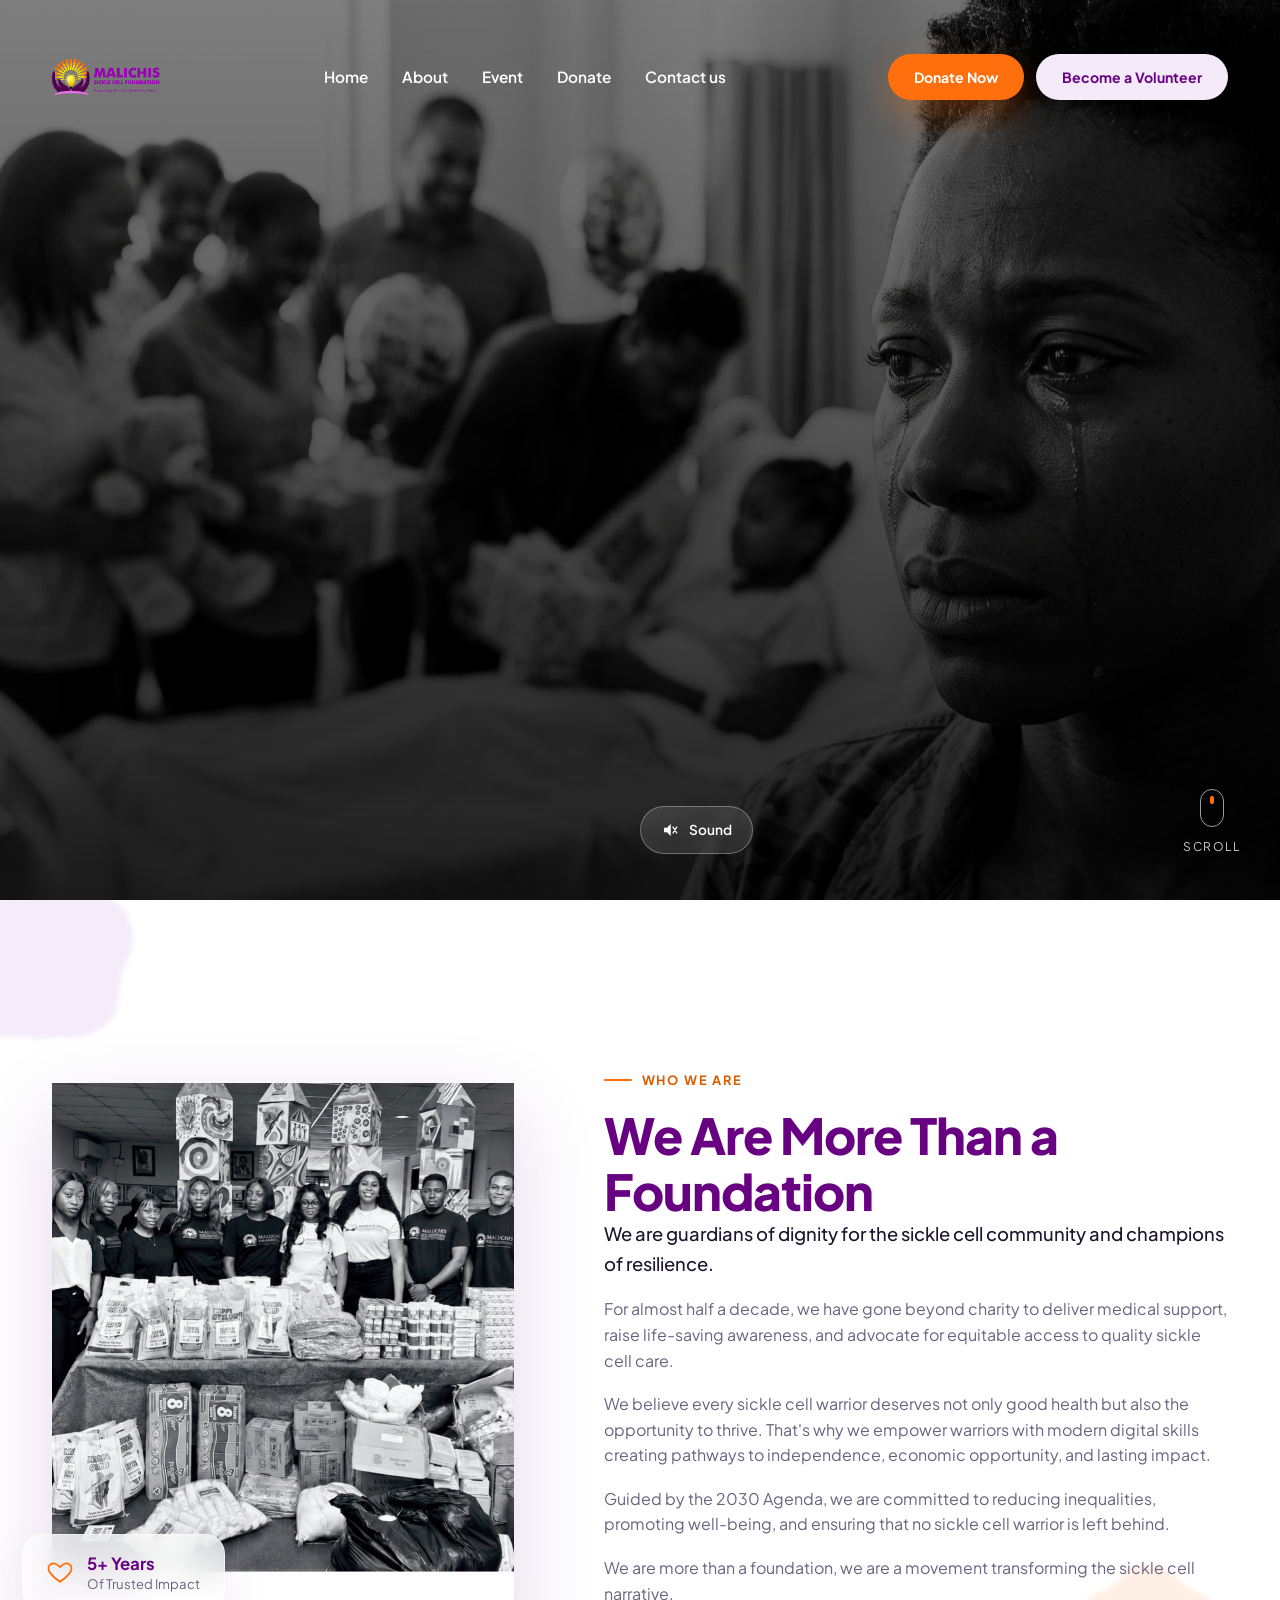
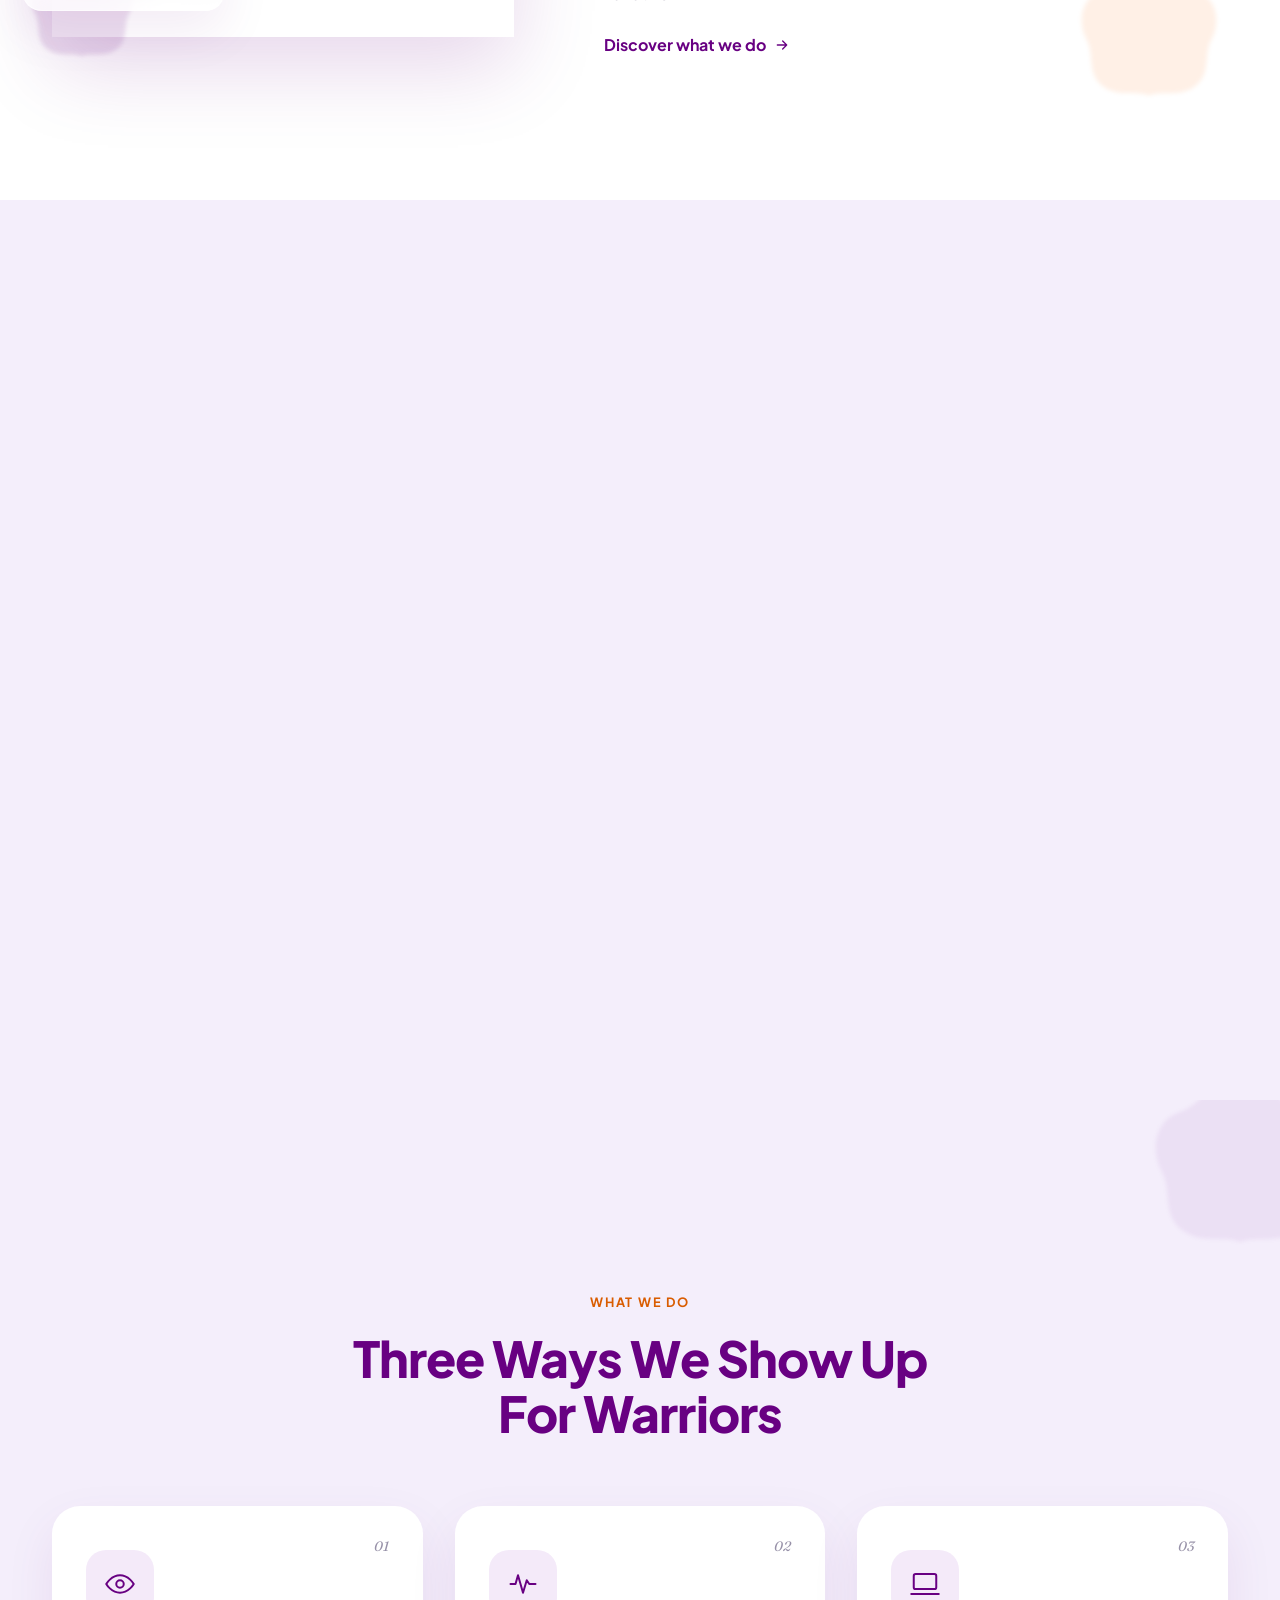
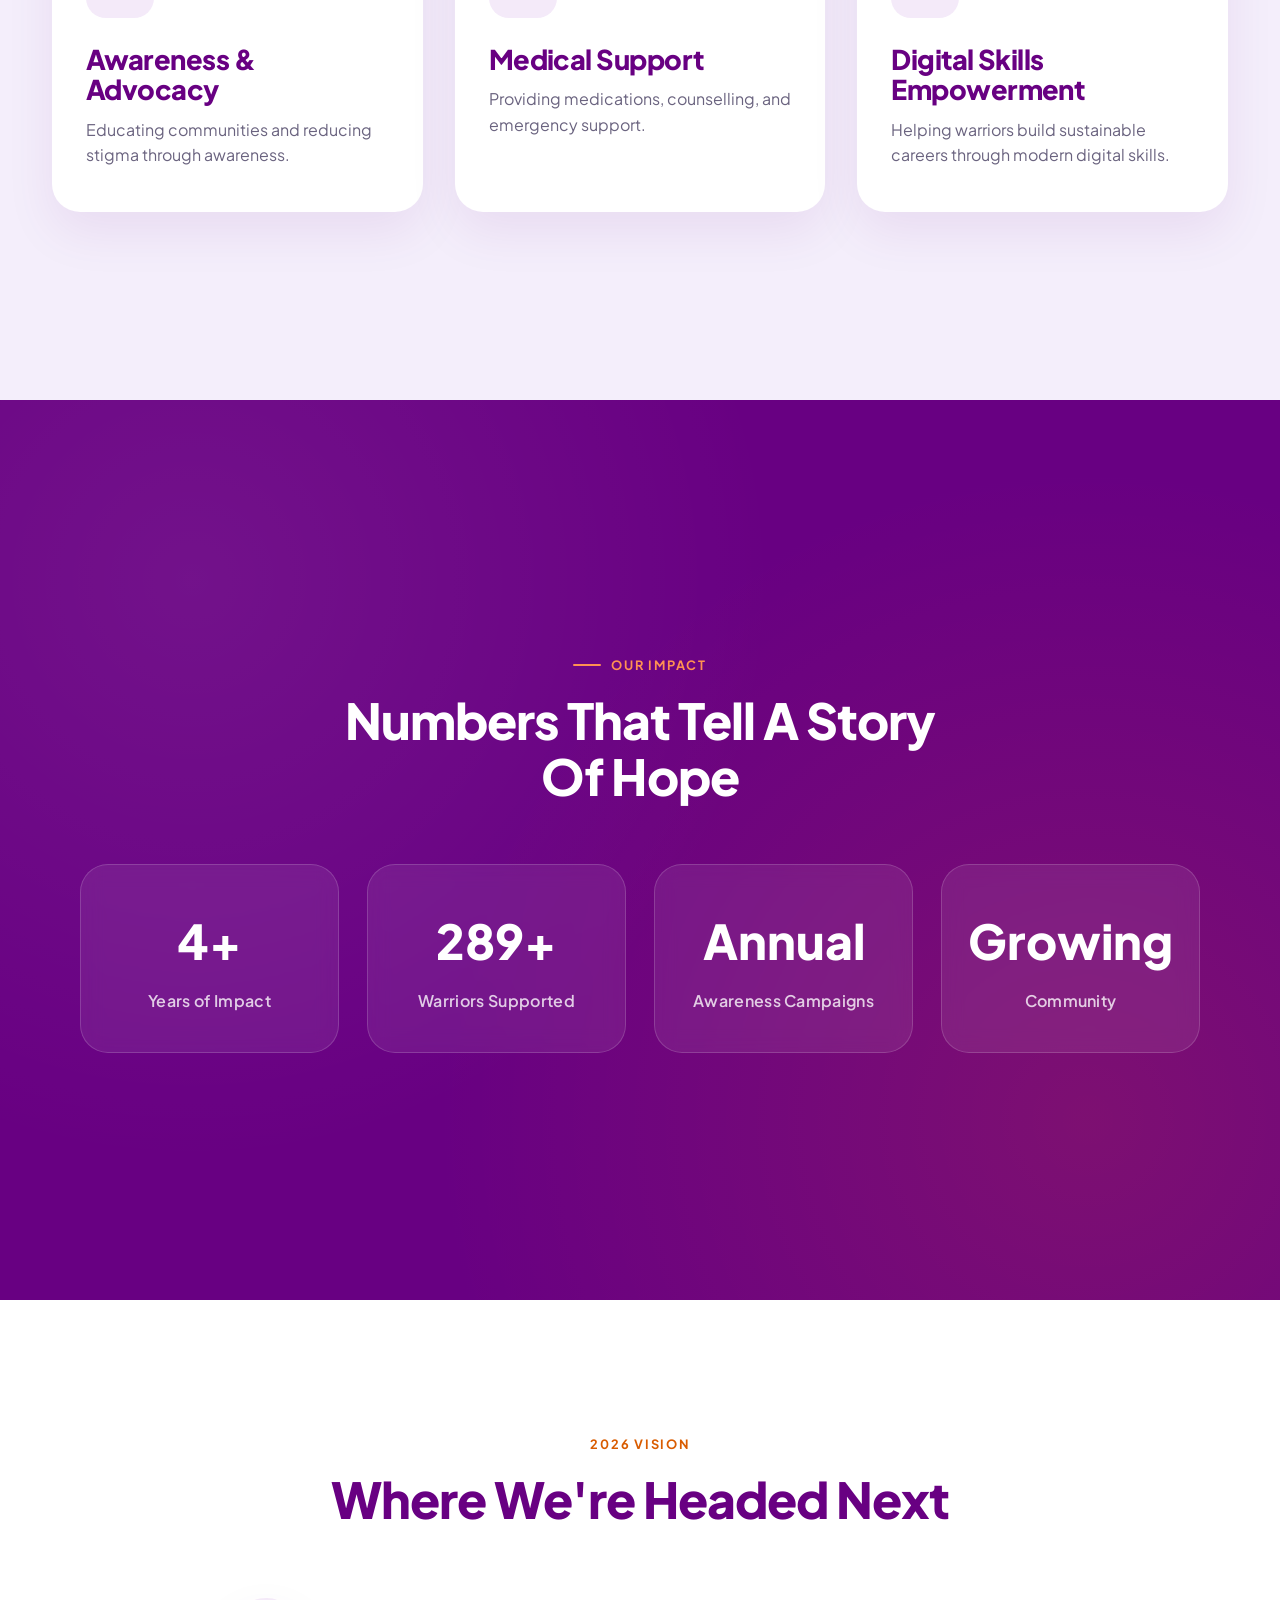
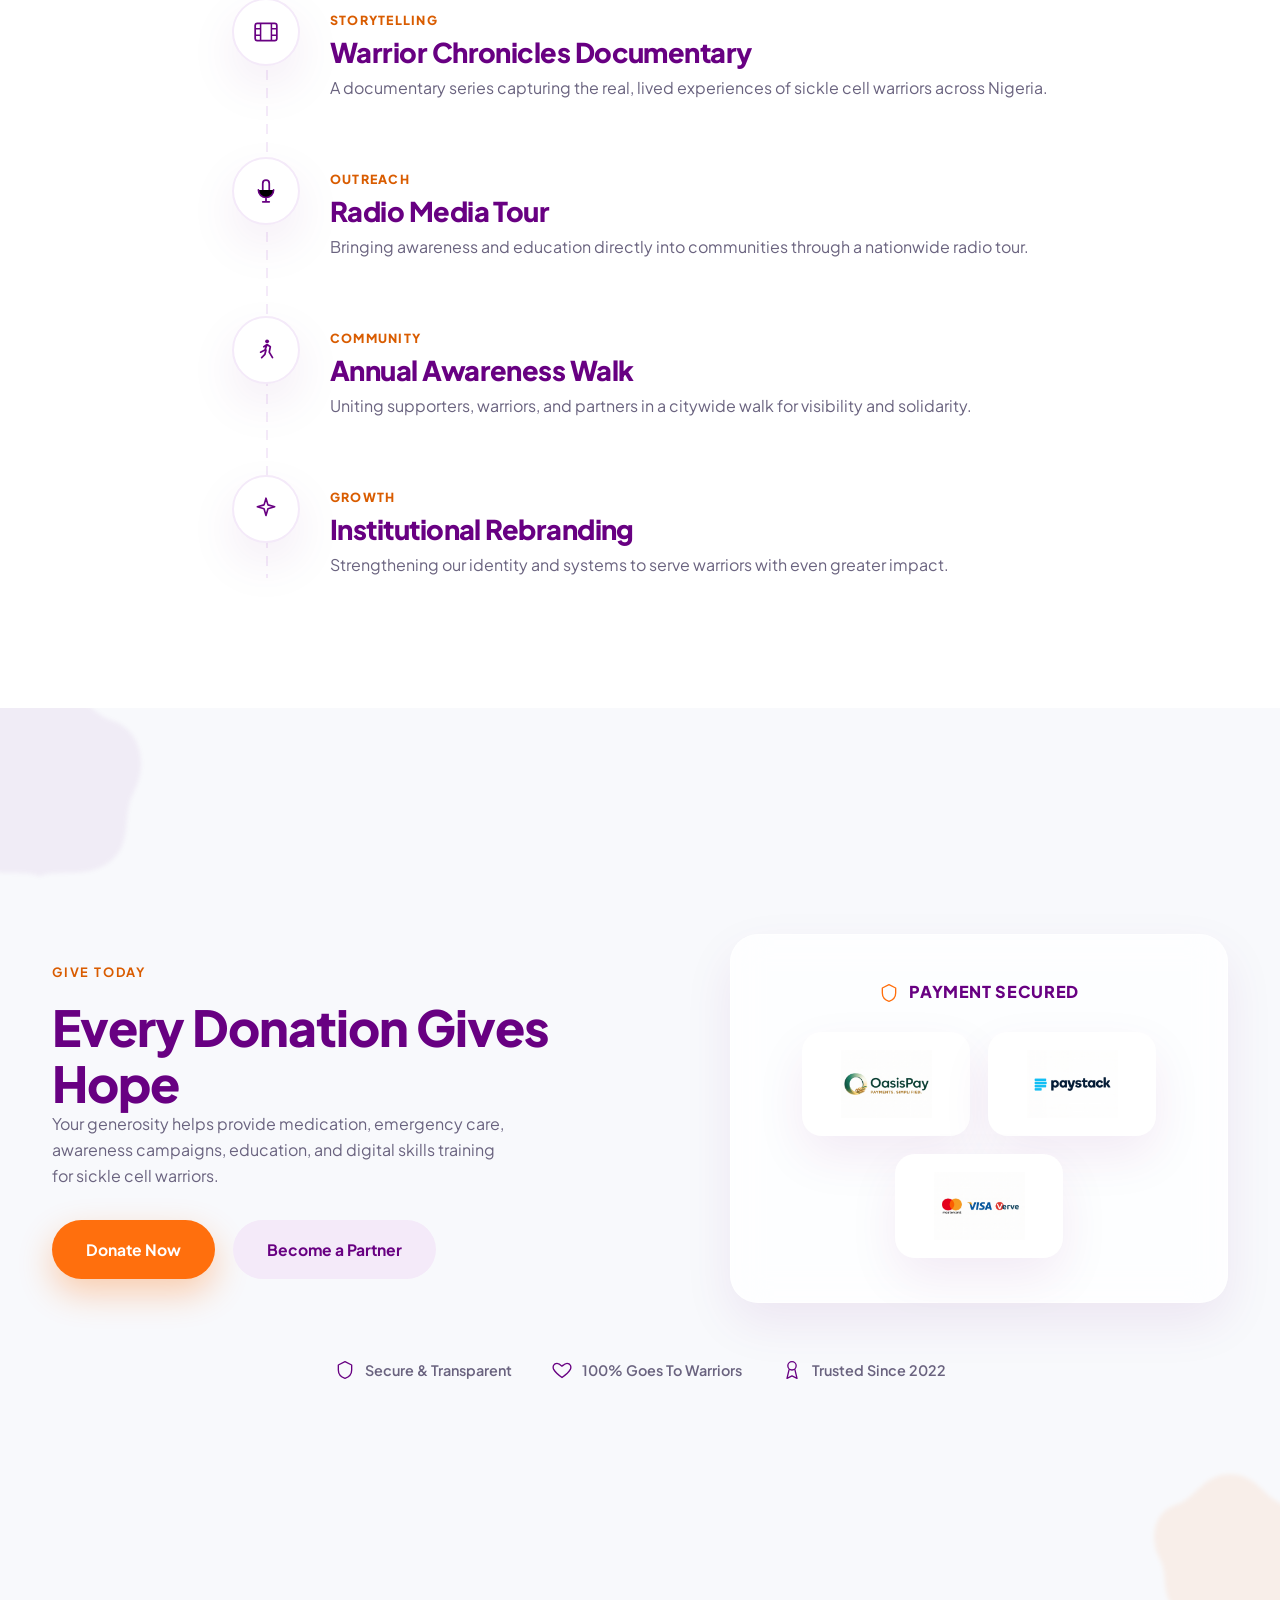
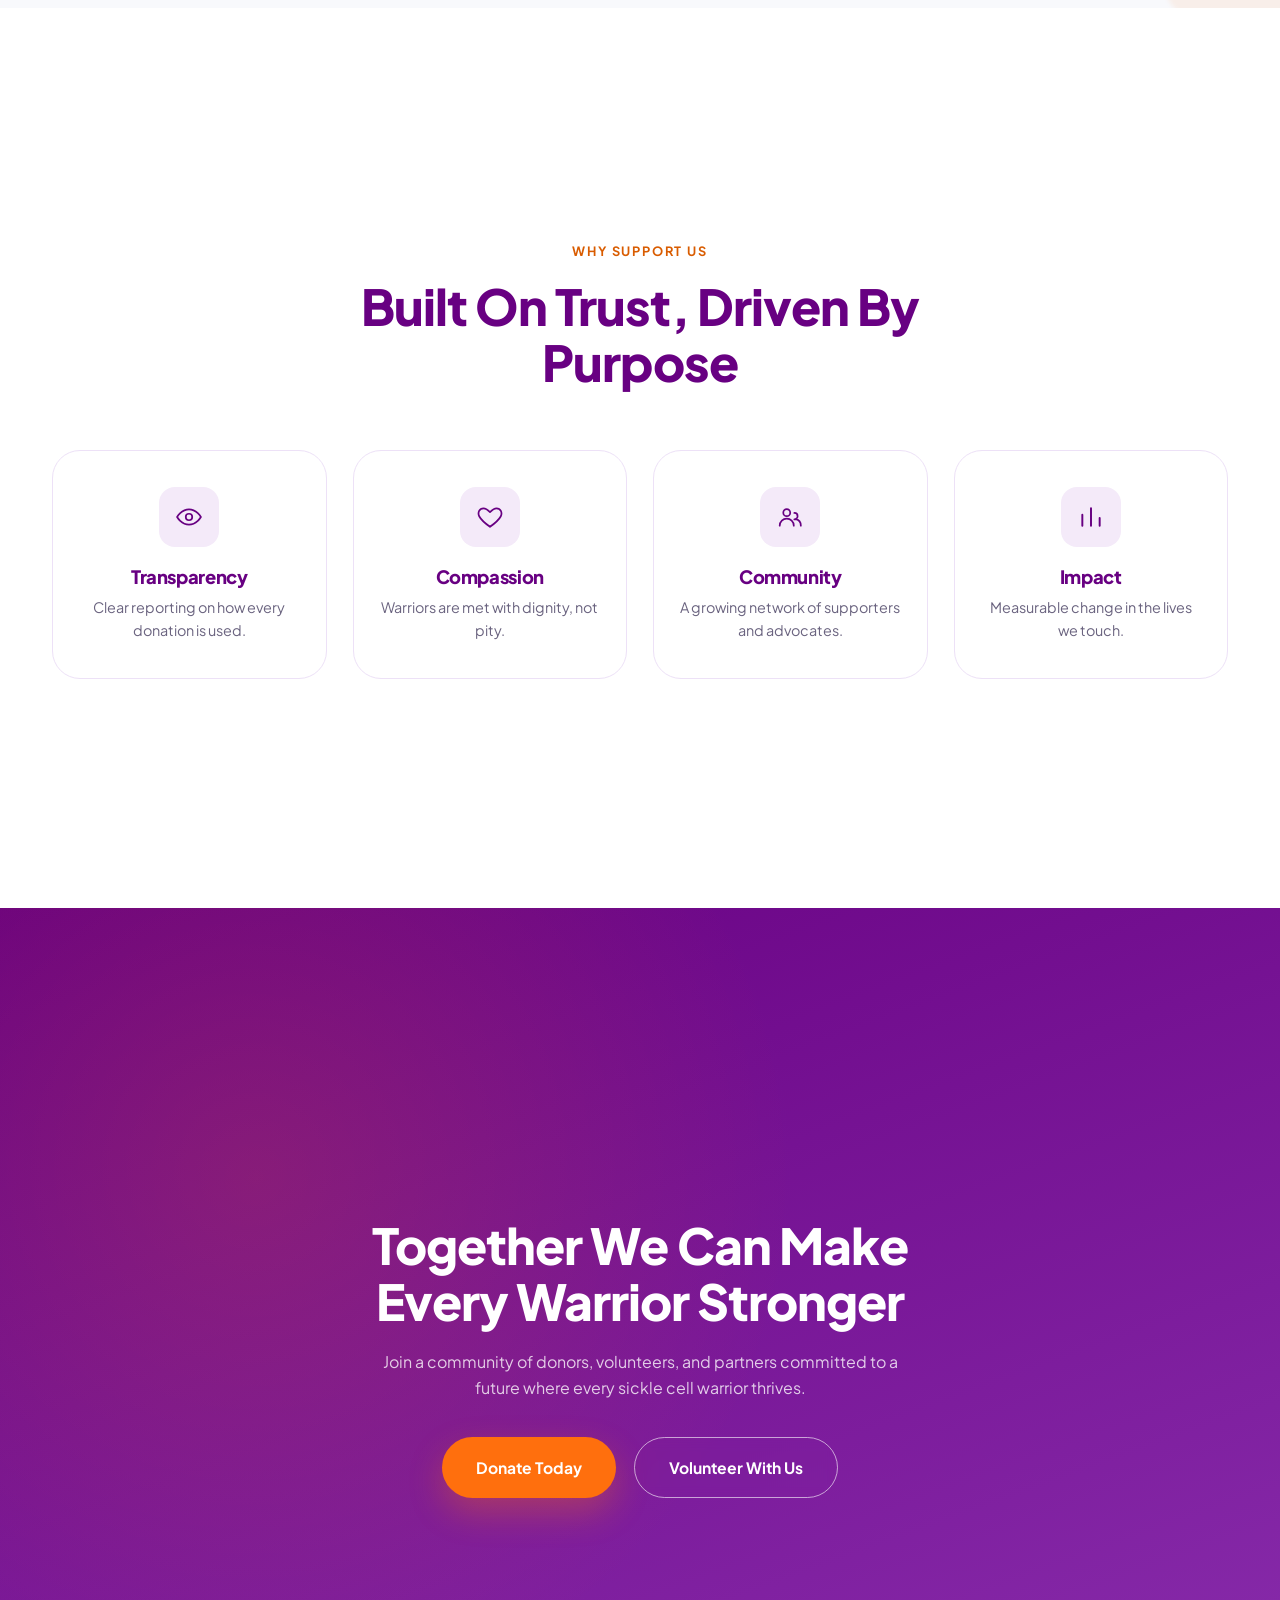
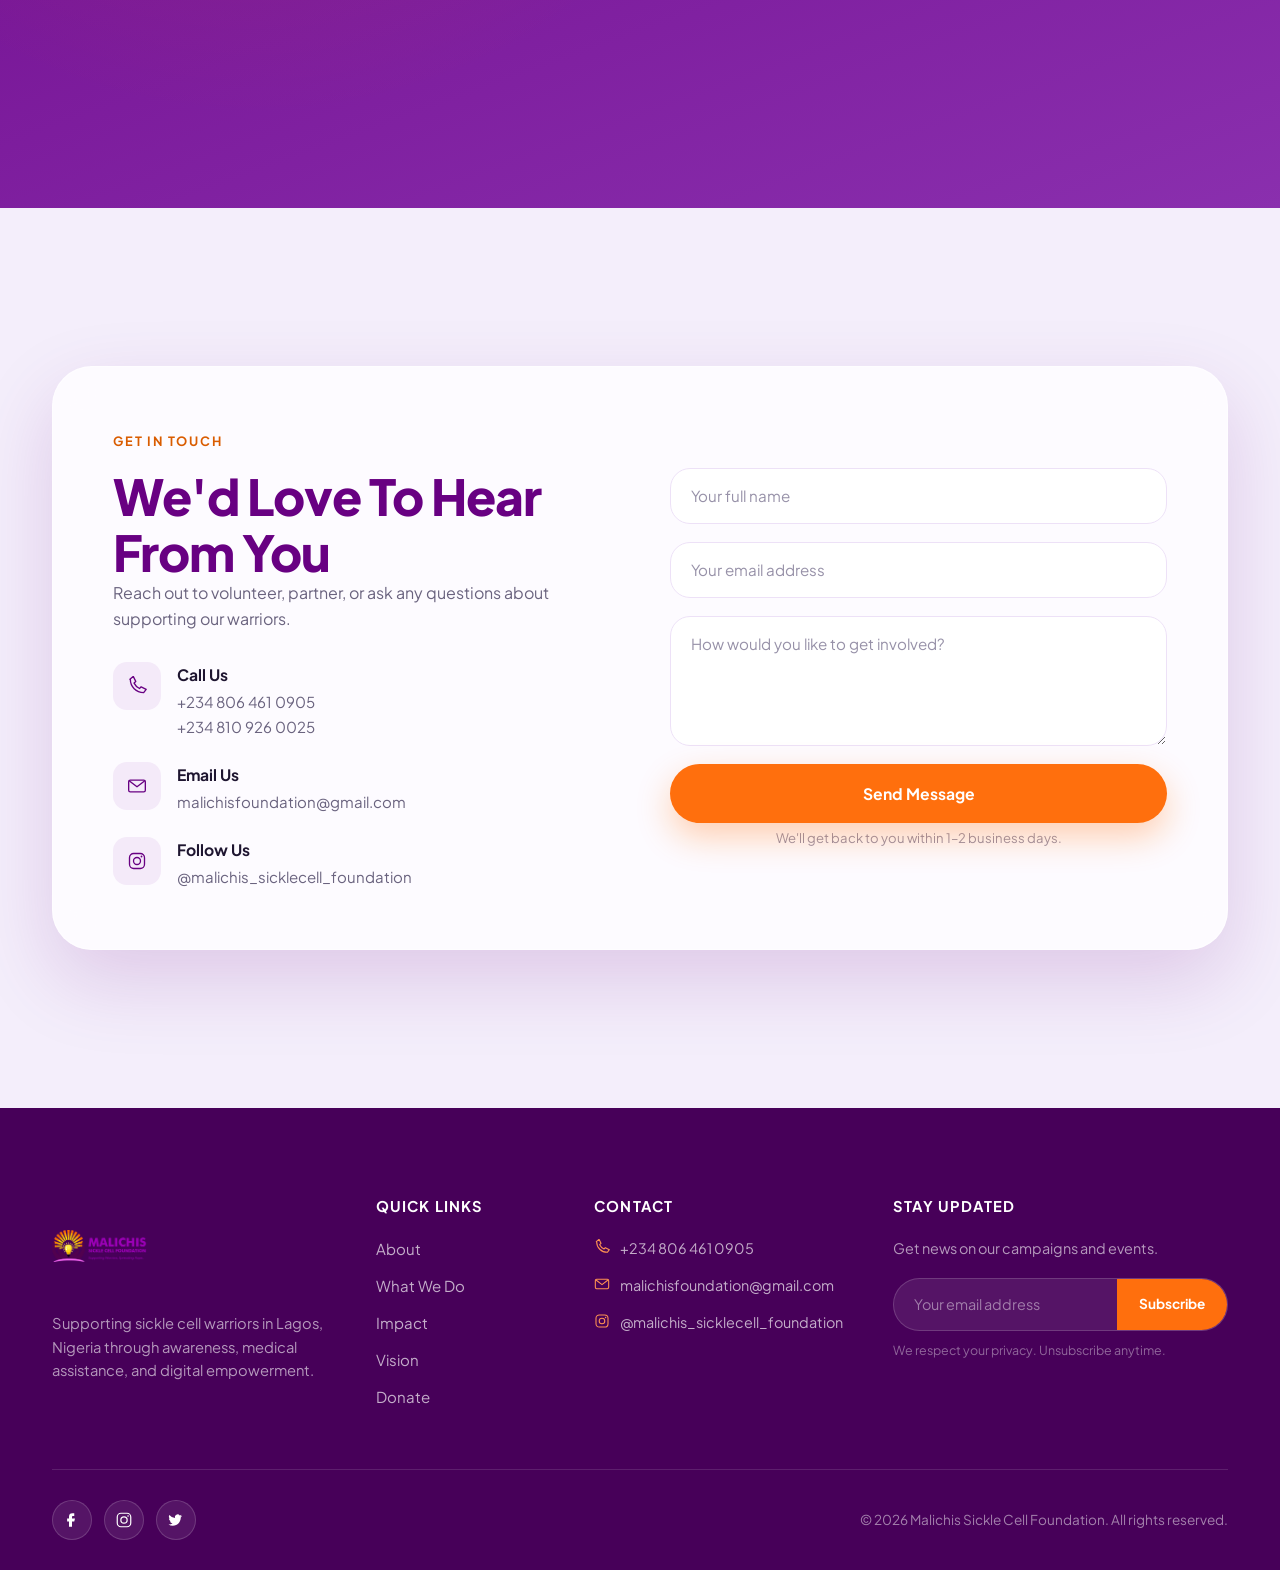
==== index.html @ e930277f "Update donation links to point to donate.html" ====
<!DOCTYPE html>
<html lang="en">
<head>
<meta charset="UTF-8">
<meta name="viewport" content="width=device-width, initial-scale=1.0">
<title>Malichis Sickle Cell Foundation | Supporting Warriors, Spreading Hope</title>
<meta name="description" content="Malichis Sickle Cell Foundation supports sickle cell warriors in Lagos, Nigeria through awareness, advocacy, medical assistance, and digital empowerment.">

<link rel="preconnect" href="https://fonts.googleapis.com">
<link rel="preconnect" href="https://fonts.gstatic.com" crossorigin>
<link href="https://fonts.googleapis.com/css2?family=Plus+Jakarta+Sans:ital,wght@0,400;0,500;0,600;0,700;0,800;1,500&family=Fraunces:ital,opsz,wght@0,9..144,500;1,9..144,500;1,9..144,600&display=swap" rel="stylesheet">

<link rel="stylesheet" href="style.css">
<link rel="preload" as="image" href="images/malichis.jpeg" fetchpriority="high">
</head>
<body>

<a href="#main" class="sr-only">Skip to main content</a>

<!-- ============================================
     SVG SPRITE — signature bloom-cell motif + icons
============================================ -->
<svg width="0" height="0" style="position:absolute" aria-hidden="true">
  <defs>
    <symbol id="bloom-shape" viewBox="0 0 200 200">
      <path d="M100,18 C130,18 138,45 160,52 C185,60 190,90 178,112 C168,130 178,155 158,170 C138,185 115,175 100,182 C85,175 62,185 42,170 C22,155 32,130 22,112 C10,90 15,60 40,52 C62,45 70,18 100,18 Z"/>
    </symbol>
    <symbol id="icon-award" viewBox="0 0 24 24"><path d="M12 2a5 5 0 100 10 5 5 0 000-10zM8.5 11.5L6 22l6-3 6 3-2.5-10.5" fill="none" stroke="currentColor" stroke-width="1.6" stroke-linecap="round" stroke-linejoin="round"/></symbol>
    <symbol id="icon-heart" viewBox="0 0 24 24"><path d="M12 21s-7.5-5.2-10-9.7C.4 7.8 2.2 4 6 4c2.3 0 3.8 1.3 6 3.4C14.2 5.3 15.7 4 18 4c3.8 0 5.6 3.8 4 7.3-2.5 4.5-10 9.7-10 9.7z" fill="none" stroke="currentColor" stroke-width="1.6" stroke-linejoin="round"/></symbol>
    <symbol id="icon-hand" viewBox="0 0 24 24"><path d="M12 2v11M8 6v7M16 6v7M5 13v3a6 6 0 0012 0v-3" fill="none" stroke="currentColor" stroke-width="1.6" stroke-linecap="round" stroke-linejoin="round"/></symbol>
    <symbol id="icon-shield" viewBox="0 0 24 24"><path d="M12 2l8 4v6c0 5-3.5 8.5-8 10-4.5-1.5-8-5-8-10V6l8-4z" fill="none" stroke="currentColor" stroke-width="1.6" stroke-linejoin="round"/></symbol>
    <symbol id="icon-pulse" viewBox="0 0 24 24"><path d="M2 12h4l2-7 4 14 3-10 2 3h5" fill="none" stroke="currentColor" stroke-width="1.6" stroke-linecap="round" stroke-linejoin="round"/></symbol>
    <symbol id="icon-laptop" viewBox="0 0 24 24"><rect x="3" y="4" width="18" height="12" rx="1.5" fill="none" stroke="currentColor" stroke-width="1.6"/><path d="M1 20h22" stroke="currentColor" stroke-width="1.6" stroke-linecap="round"/></symbol>
    <symbol id="icon-eye" viewBox="0 0 24 24"><path d="M1 12s4-7 11-7 11 7 11 7-4 7-11 7-11-7-11-7z" fill="none" stroke="currentColor" stroke-width="1.6" stroke-linejoin="round"/><circle cx="12" cy="12" r="3" fill="none" stroke="currentColor" stroke-width="1.6"/></symbol>
    <symbol id="icon-users" viewBox="0 0 24 24"><circle cx="9" cy="8" r="3.2" fill="none" stroke="currentColor" stroke-width="1.6"/><path d="M2.5 20c0-4 3-6.5 6.5-6.5s6.5 2.5 6.5 6.5M16 8.2a3 3 0 110 6M22 20c0-3.2-2-5.4-4.5-6" fill="none" stroke="currentColor" stroke-width="1.6" stroke-linecap="round"/></symbol>
    <symbol id="icon-bar" viewBox="0 0 24 24"><path d="M4 20V10M12 20V4M20 20v-7" stroke="currentColor" stroke-width="1.8" stroke-linecap="round"/></symbol>
    <symbol id="icon-mic" viewBox="0 0 24 24"><rect x="9" y="2" width="6" height="12" rx="3" fill="none" stroke="currentColor" stroke-width="1.6"/><path d="M5 11a7 7 0 0014 0M12 18v4M9 22h6" stroke="currentColor" stroke-width="1.6" stroke-linecap="round"/></symbol>
    <symbol id="icon-walk" viewBox="0 0 24 24"><circle cx="13" cy="4" r="1.8" fill="currentColor"/><path d="M10 9l3-2 3 2-1 5 3 5M13 7l-2 5-4 2m5-2l-1 4-3 3" fill="none" stroke="currentColor" stroke-width="1.6" stroke-linecap="round" stroke-linejoin="round"/></symbol>
    <symbol id="icon-sparkle" viewBox="0 0 24 24"><path d="M12 2l1.8 6.2L20 10l-6.2 1.8L12 18l-1.8-6.2L4 10l6.2-1.8L12 2z" fill="none" stroke="currentColor" stroke-width="1.5" stroke-linejoin="round"/></symbol>
    <symbol id="icon-phone" viewBox="0 0 24 24"><path d="M4 4c0 9 7 16 16 16l3-4-6-3-2 2c-3-1.5-5-3.5-6.5-6.5l2-2-3-6-4 3.5z" fill="none" stroke="currentColor" stroke-width="1.6" stroke-linejoin="round"/></symbol>
    <symbol id="icon-mail" viewBox="0 0 24 24"><rect x="2" y="5" width="20" height="14" rx="2" fill="none" stroke="currentColor" stroke-width="1.6"/><path d="M3 6l9 7 9-7" fill="none" stroke="currentColor" stroke-width="1.6" stroke-linecap="round" stroke-linejoin="round"/></symbol>
    <symbol id="icon-insta" viewBox="0 0 24 24"><rect x="3" y="3" width="18" height="18" rx="5" fill="none" stroke="currentColor" stroke-width="1.6"/><circle cx="12" cy="12" r="4.2" fill="none" stroke="currentColor" stroke-width="1.6"/><circle cx="17.4" cy="6.6" r="1.1" fill="currentColor"/></symbol>
    <symbol id="icon-fb" viewBox="0 0 24 24"><path d="M15 3h-2.5A4.5 4.5 0 008 7.5V10H5.5v4H8v7h4v-7h3l1-4h-4V7.8c0-.7.6-1.3 1.3-1.3H15V3z" fill="currentColor"/></symbol>
    <symbol id="icon-twitter" viewBox="0 0 24 24"><path d="M20 6.5c-.7.3-1.4.5-2.2.6.8-.5 1.4-1.2 1.6-2.1-.7.4-1.6.8-2.4.9a3.7 3.7 0 00-6.4 3.4A10.6 10.6 0 013.2 5.3a3.7 3.7 0 001.1 5 3.6 3.6 0 01-1.7-.5v.1c0 1.8 1.3 3.3 3 3.6a3.7 3.7 0 01-1.7.1c.5 1.5 1.9 2.6 3.5 2.6A7.4 7.4 0 012 18a10.4 10.4 0 005.7 1.7c6.8 0 10.6-5.8 10.6-10.7v-.5c.7-.5 1.3-1.2 1.7-2z" fill="currentColor"/></symbol>
    <symbol id="icon-arrow" viewBox="0 0 24 24"><path d="M5 12h14M13 6l6 6-6 6" fill="none" stroke="currentColor" stroke-width="2" stroke-linecap="round" stroke-linejoin="round"/></symbol>
    <symbol id="icon-check" viewBox="0 0 24 24"><path d="M4 12l6 6L20 6" fill="none" stroke="currentColor" stroke-width="2.2" stroke-linecap="round" stroke-linejoin="round"/></symbol>
    <symbol id="icon-up" viewBox="0 0 24 24"><path d="M12 19V5M5 12l7-7 7 7" fill="none" stroke="currentColor" stroke-width="2.2" stroke-linecap="round" stroke-linejoin="round"/></symbol>
    <symbol id="icon-film" viewBox="0 0 24 24"><rect x="2" y="4" width="20" height="16" rx="2" fill="none" stroke="currentColor" stroke-width="1.6"/><path d="M7 4v16M17 4v16M2 9h5M17 9h5M2 15h5M17 15h5" stroke="currentColor" stroke-width="1.4"/></symbol>
    <symbol id="icon-flag" viewBox="0 0 24 24"><path d="M5 21V4h14l-4 4 4 4H5" fill="none" stroke="currentColor" stroke-width="1.6" stroke-linejoin="round"/></symbol>
    <symbol id="icon-mute" viewBox="0 0 24 24"><path d="M4 9v6h4l5 5V4L8 9H4z" fill="currentColor"/><path d="M16 8l5 8M21 8l-5 8" stroke="currentColor" stroke-width="1.8" stroke-linecap="round"/></symbol>
    <symbol id="icon-unmute" viewBox="0 0 24 24"><path d="M4 9v6h4l5 5V4L8 9H4z" fill="currentColor"/><path d="M16.5 8.5a5 5 0 010 7M19.5 6a9 9 0 010 12" stroke="currentColor" stroke-width="1.8" stroke-linecap="round" fill="none"/></symbol>
  </defs>
</svg>

<!-- ============================================
     NAVIGATION
============================================ -->
<header class="nav" id="siteNav">
  <div class="container nav-inner">
    <a href="#home" class="nav-logo" aria-label="Malichis Sickle Cell Foundation — Home">
      <img src="images/logo.png" alt="Malichis Sickle Cell Foundation logo" width="110" height="110">
    </a>

    <nav class="nav-menu" id="navMenu" aria-label="Primary">
      <a href="#home">Home</a>
      <a href="about.html">About</a>
      <a href="#vision">Event</a>
      <a href="donate.html">Donate</a>
      <a href="#contact">Contact us</a>
    </nav>

    <div class="nav-cta">
      <a href="donate.html" class="btn btn-primary btn-sm">Donate Now</a>
      <a href="#contact" class="btn btn-ghost-purple btn-sm">Become a Volunteer</a>
    </div>

    <button class="nav-toggle" id="navToggle" aria-label="Open menu" aria-expanded="false" aria-controls="navMenu">
      <span></span><span></span><span></span>
    </button>
  </div>
</header>

<div class="nav-scrim" id="navScrim"></div>

<main id="main">

<!-- ============================================
     HERO SLIDER
============================================ -->
<section class="hero" id="home" aria-label="Introduction">
  <div class="hero-video-layer" data-parallax-speed="0.08">
    <video class="hero-video" id="heroVideo" autoplay muted loop playsinline preload="auto" fetchpriority="high" poster="images/malichis.jpeg">
      <source src="images/hero.mp4" type="video/mp4">
    </video>
  </div>
  <div class="slide-overlay"></div>

  <div class="container hero-content">
    <p class="eyebrow eyebrow-light">Malichis Sickle Cell Foundation</p>
    <h1 class="hero-title">
      <span>Supporting Warriors.</span>
      <span>Spreading Hope.</span>
      <span>Inspiring Change.</span>
    </h1>
    <p class="hero-body">For almost half a decade, Malichis Sickle Cell Foundation has supported sickle cell warriors through awareness, advocacy, medical assistance, and empowerment.</p>
    <div class="hero-actions">
      <a href="donate.html" class="btn btn-primary">Donate Now</a>
      <a href="about.html" class="btn btn-outline">Learn More</a>
    </div>
  </div>

  <button class="sound-toggle" id="soundToggle" aria-label="Turn video sound on" aria-pressed="false">
    <svg width="18" height="18" class="icon-muted"><use href="#icon-mute"/></svg>
    <svg width="18" height="18" class="icon-unmuted"><use href="#icon-unmute"/></svg>
    <span class="sound-toggle-label">Sound</span>
  </button>

  <a href="#about" class="scroll-indicator" aria-label="Scroll to About section">
    <span class="scroll-mouse"><span class="scroll-dot"></span></span>
    <span class="scroll-label">Scroll</span>
  </a>
</section>

<!-- ============================================
     ABOUT
============================================ -->
<section class="about" id="about">
  <div class="bloom bloom-float" style="width:220px;height:220px;top:-60px;left:-70px;color:var(--purple-tint);opacity:0.9;"><svg viewBox="0 0 200 200"><use href="#bloom-shape" fill="currentColor"/></svg></div>
  <div class="bloom bloom-float-slow" style="width:160px;height:160px;bottom:10%;right:4%;color:rgba(255,111,13,0.1);"><svg viewBox="0 0 200 200"><use href="#bloom-shape" fill="currentColor"/></svg></div>

  <div class="container about-grid">
    <div class="about-media reveal-scale">
      <div class="about-media-frame">
        <img src="images/malichis4.jpg" alt="A Malichis Sickle Cell Foundation warrior supported by the community" loading="lazy" width="600" height="720" data-parallax-speed="0.12">
      </div>
      <div class="about-media-badge">
        <svg width="26" height="26"><use href="#icon-heart"/></svg>
        <div><strong>5+ Years</strong><span>Of Trusted Impact</span></div>
      </div>
      <div class="bloom" style="width:120px;height:120px;bottom:-30px;left:-30px;color:var(--purple);opacity:0.12;z-index:-1;"><svg viewBox="0 0 200 200"><use href="#bloom-shape" fill="currentColor"/></svg></div>
    </div>

    <div class="about-copy reveal">
      <p class="eyebrow">Who We Are</p>
      <h2>We Are More Than a Foundation</h2>
      <p class="lead-text">We are guardians of dignity for the sickle cell community and champions of resilience.</p>
      <p>For almost half a decade, we have gone beyond charity to deliver medical support, raise life-saving awareness, and advocate for equitable access to quality sickle cell care.</p>
      <p>We believe every sickle cell warrior deserves not only good health but also the opportunity to thrive. That's why we empower warriors with modern digital skills creating pathways to independence, economic opportunity, and lasting impact.</p>
      <p>Guided by the 2030 Agenda, we are committed to reducing inequalities, promoting well-being, and ensuring that no sickle cell warrior is left behind.</p>
      <p>We are more than a foundation, we are a movement transforming the sickle cell narrative.</p>
      <a href="#what-we-do" class="text-link">Discover what we do <svg width="16" height="16"><use href="#icon-arrow"/></svg></a>
    </div>
  </div>
</section>

<!-- ============================================
     MISSION
============================================ -->
<section class="mission" id="mission">
  <div class="container mission-grid">
    <div class="mission-copy reveal">
      <p class="eyebrow">Our Mission</p>
      <h2>Holistic Support, Built Around Every Warrior</h2>
      <p class="lead-text">To provide holistic support for sickle cell warriors through advocacy, medical assistance, education, and empowerment while building stronger communities that understand and support people living with sickle cell disorder.</p>
      <div class="mission-tags">
        <span><svg width="16" height="16"><use href="#icon-check"/></svg> Advocacy</span>
        <span><svg width="16" height="16"><use href="#icon-check"/></svg> Medical Aid</span>
        <span><svg width="16" height="16"><use href="#icon-check"/></svg> Education</span>
        <span><svg width="16" height="16"><use href="#icon-check"/></svg> Empowerment</span>
      </div>
    </div>

    <div class="mission-art reveal-scale" aria-hidden="false">
      <div class="mission-gallery">
        <div class="mg-item"><img src="images/image1.jpeg" alt="Malichis Sickle Cell Foundation community moment" loading="lazy"></div>
        <div class="mg-item"><img src="images/image2.jpeg" alt="Malichis Sickle Cell Foundation community moment" loading="lazy"></div>
        <div class="mg-item"><img src="images/image3.jpeg" alt="Malichis Sickle Cell Foundation community moment" loading="lazy"></div>
        <div class="mg-item"><img src="images/image4.jpeg" alt="Malichis Sickle Cell Foundation community moment" loading="lazy"></div>
        <div class="mg-item"><img src="images/image5.jpeg" alt="Malichis Sickle Cell Foundation community moment" loading="lazy"></div>
        <div class="mg-item"><img src="images/image6.jpeg" alt="Malichis Sickle Cell Foundation community moment" loading="lazy"></div>
      </div>
    </div>
  </div>
</section>

<!-- ============================================
     WHAT WE DO
============================================ -->
<section class="wwd" id="what-we-do">
  <div class="bloom bloom-float-slow" style="width:200px;height:200px;top:-40px;right:-60px;color:rgba(104,0,130,0.06);"><svg viewBox="0 0 200 200"><use href="#bloom-shape" fill="currentColor"/></svg></div>

  <div class="container">
    <div class="wwd-head reveal">
      <p class="eyebrow">What We Do</p>
      <h2>Three Ways We Show Up For Warriors</h2>
    </div>

    <div class="wwd-grid stagger">
      <div class="wwd-card reveal" style="--i:0">
        <span class="card-num">01</span>
        <div class="wwd-icon"><svg width="30" height="30"><use href="#icon-eye"/></svg></div>
        <h3>Awareness &amp; Advocacy</h3>
        <p>Educating communities and reducing stigma through awareness.</p>
      </div>
      <div class="wwd-card reveal" style="--i:1">
        <span class="card-num">02</span>
        <div class="wwd-icon"><svg width="30" height="30"><use href="#icon-pulse"/></svg></div>
        <h3>Medical Support</h3>
        <p>Providing medications, counselling, and emergency support.</p>
      </div>
      <div class="wwd-card reveal" style="--i:2">
        <span class="card-num">03</span>
        <div class="wwd-icon"><svg width="30" height="30"><use href="#icon-laptop"/></svg></div>
        <h3>Digital Skills Empowerment</h3>
        <p>Helping warriors build sustainable careers through modern digital skills.</p>
      </div>
    </div>
  </div>
</section>

<!-- ============================================
     IMPACT
============================================ -->
<section class="impact" id="impact">
  <div class="container">
    <div class="impact-head reveal">
      <p class="eyebrow">Our Impact</p>
      <h2>Numbers That Tell A Story Of Hope</h2>
    </div>

    <div class="impact-grid stagger">
      <div class="impact-card reveal" style="--i:0">
        <div class="impact-num"><span class="counter" data-target="5" data-suffix="+">0</span></div>
        <p>Years of Impact</p>
      </div>
      <div class="impact-card reveal" style="--i:1">
        <div class="impact-num"><span class="counter" data-target="300" data-suffix="+">0</span></div>
        <p>Warriors Supported</p>
      </div>
      <div class="impact-card reveal" style="--i:2">
        <div class="impact-num"><span class="static-num">Annual</span></div>
        <p>Awareness Campaigns</p>
      </div>
      <div class="impact-card reveal" style="--i:3">
        <div class="impact-num"><span class="static-num">Growing</span></div>
        <p>Community</p>
      </div>
    </div>
  </div>
</section>

<!-- ============================================
     2026 VISION TIMELINE
============================================ -->
<section class="vision" id="vision">
  <div class="container">
    <div class="vision-head reveal">
      <p class="eyebrow">2026 Vision</p>
      <h2>Where We're Headed Next</h2>
    </div>

    <div class="timeline">
      <div class="timeline-item reveal">
        <div class="timeline-icon"><svg width="26" height="26"><use href="#icon-film"/></svg></div>
        <div class="timeline-body">
          <span class="tl-year">Storytelling</span>
          <h3>Warrior Chronicles Documentary</h3>
          <p>A documentary series capturing the real, lived experiences of sickle cell warriors across Nigeria.</p>
        </div>
      </div>
      <div class="timeline-item reveal">
        <div class="timeline-icon"><svg width="26" height="26"><use href="#icon-mic"/></svg></div>
        <div class="timeline-body">
          <span class="tl-year">Outreach</span>
          <h3>Radio Media Tour</h3>
          <p>Bringing awareness and education directly into communities through a nationwide radio tour.</p>
        </div>
      </div>
      <div class="timeline-item reveal">
        <div class="timeline-icon"><svg width="26" height="26"><use href="#icon-walk"/></svg></div>
        <div class="timeline-body">
          <span class="tl-year">Community</span>
          <h3>Annual Awareness Walk</h3>
          <p>Uniting supporters, warriors, and partners in a citywide walk for visibility and solidarity.</p>
        </div>
      </div>
      <div class="timeline-item reveal">
        <div class="timeline-icon"><svg width="26" height="26"><use href="#icon-sparkle"/></svg></div>
        <div class="timeline-body">
          <span class="tl-year">Growth</span>
          <h3>Institutional Rebranding</h3>
          <p>Strengthening our identity and systems to serve warriors with even greater impact.</p>
        </div>
      </div>
    </div>
  </div>
</section>

<!-- ============================================
     DONATION
============================================ -->
<section class="donate" id="donate">
  <div class="bloom bloom-float" style="width:240px;height:240px;top:-50px;left:-80px;color:rgba(104,0,130,0.05);"><svg viewBox="0 0 200 200"><use href="#bloom-shape" fill="currentColor"/></svg></div>
  <div class="bloom bloom-float-slow" style="width:180px;height:180px;bottom:-30px;right:-40px;color:rgba(255,111,13,0.08);"><svg viewBox="0 0 200 200"><use href="#bloom-shape" fill="currentColor"/></svg></div>

  <div class="container">
    <div class="donate-layout">
      <div class="donate-copy reveal">
        <p class="eyebrow">Give Today</p>
        <h2>Every Donation Gives Hope</h2>
        <p>Your generosity helps provide medication, emergency care, awareness campaigns, education, and digital skills training for sickle cell warriors.</p>
        <div class="donate-actions">
          <a href="#contact" class="btn btn-primary">Donate Now</a>
          <a href="#contact" class="btn btn-ghost-purple">Become a Partner</a>
        </div>
      </div>

      <div class="donate-payment reveal-scale">
        <p class="payment-label"><svg width="20" height="20"><use href="#icon-shield"/></svg> Payment Secured</p>
        <div class="payment-images">
          <img src="images/pay1.jpeg" alt="Secure payment method" loading="lazy">
          <img src="images/pay2.jpeg" alt="Secure payment method" loading="lazy">
          <img src="images/pay3.jpeg" alt="Secure payment method" loading="lazy">
        </div>
      </div>
    </div>

    <div class="trust-badges reveal">
      <div class="trust-badge"><svg width="20" height="20"><use href="#icon-shield"/></svg> Secure &amp; Transparent</div>
      <div class="trust-badge"><svg width="20" height="20"><use href="#icon-heart"/></svg> 100% Goes To Warriors</div>
      <div class="trust-badge"><svg width="20" height="20"><use href="#icon-award"/></svg> Trusted Since 2022</div>
    </div>
  </div>
</section>

<!-- ============================================
     WHY SUPPORT US
============================================ -->
<section class="why" id="why-support">
  <div class="container">
    <div class="why-head reveal">
      <p class="eyebrow">Why Support Us</p>
      <h2>Built On Trust, Driven By Purpose</h2>
    </div>

    <div class="why-grid stagger">
      <div class="why-card reveal" style="--i:0">
        <div class="why-icon"><svg width="26" height="26"><use href="#icon-eye"/></svg></div>
        <h3>Transparency</h3>
        <p>Clear reporting on how every donation is used.</p>
      </div>
      <div class="why-card reveal" style="--i:1">
        <div class="why-icon"><svg width="26" height="26"><use href="#icon-heart"/></svg></div>
        <h3>Compassion</h3>
        <p>Warriors are met with dignity, not pity.</p>
      </div>
      <div class="why-card reveal" style="--i:2">
        <div class="why-icon"><svg width="26" height="26"><use href="#icon-users"/></svg></div>
        <h3>Community</h3>
        <p>A growing network of supporters and advocates.</p>
      </div>
      <div class="why-card reveal" style="--i:3">
        <div class="why-icon"><svg width="26" height="26"><use href="#icon-bar"/></svg></div>
        <h3>Impact</h3>
        <p>Measurable change in the lives we touch.</p>
      </div>
    </div>
  </div>
</section>

<!-- ============================================
     CTA
============================================ -->
<section class="cta">
  <div class="container cta-inner reveal">
    <h2>Together We Can Make Every Warrior Stronger</h2>
    <p>Join a community of donors, volunteers, and partners committed to a future where every sickle cell warrior thrives.</p>
    <div class="cta-actions">
      <a href="donate.html" class="btn btn-primary">Donate Today</a>
      <a href="#contact" class="btn btn-outline">Volunteer With Us</a>
    </div>
  </div>
</section>

<!-- ============================================
     CONTACT
============================================ -->
<section class="contact" id="contact">
  <div class="container">
    <div class="contact-card reveal">
      <div class="contact-copy">
        <p class="eyebrow">Get In Touch</p>
        <h2>We'd Love To Hear From You</h2>
        <p>Reach out to volunteer, partner, or ask any questions about supporting our warriors.</p>

        <ul class="contact-list">
          <li>
            <span class="c-icon"><svg width="20" height="20"><use href="#icon-phone"/></svg></span>
            <div>
              <strong>Call Us</strong>
              <a href="tel:+2348064610905">+234 806 461 0905</a><br>
              <a href="tel:+2348109260025">+234 810 926 0025</a>
            </div>
          </li>
          <li>
            <span class="c-icon"><svg width="20" height="20"><use href="#icon-mail"/></svg></span>
            <div>
              <strong>Email Us</strong>
              <a href="mailto:malichisfoundation@gmail.com">malichisfoundation@gmail.com</a>
            </div>
          </li>
          <li>
            <span class="c-icon"><svg width="20" height="20"><use href="#icon-insta"/></svg></span>
            <div>
              <strong>Follow Us</strong>
              <a href="https://instagram.com/malichis_sicklecell_foundation" target="_blank" rel="noopener">@malichis_sicklecell_foundation</a>
            </div>
          </li>
        </ul>
      </div>

      <div class="contact-form-panel">
        <form class="contact-form" id="contactForm">
          <label for="cfName" class="sr-only">Full name</label>
          <input type="text" id="cfName" name="name" placeholder="Your full name" required>

          <label for="cfEmail" class="sr-only">Email address</label>
          <input type="email" id="cfEmail" name="email" placeholder="Your email address" required>

          <label for="cfMessage" class="sr-only">Message</label>
          <textarea id="cfMessage" name="message" placeholder="How would you like to get involved?" required></textarea>

          <button type="submit" class="btn btn-primary" style="width:100%;">Send Message</button>
        </form>
        <p class="contact-form-note" id="contactFormNote">We'll get back to you within 1–2 business days.</p>
      </div>
    </div>
  </div>
</section>

</main>

<!-- ============================================
     FOOTER
============================================ -->
<footer class="footer">
  <div class="container">
    <div class="footer-grid">
      <div>
        <a href="#home" class="footer-brand" aria-label="Malichis Sickle Cell Foundation — Home">
          <img src="images/logo.png" alt="Malichis Sickle Cell Foundation logo" width="96" height="96">
        </a>
        <p class="foot-desc">Supporting sickle cell warriors in Lagos, Nigeria through awareness, medical assistance, and digital empowerment.</p>
      </div>

      <div>
        <h4>Quick Links</h4>
        <div class="footer-links">
          <a href="about.html">About</a>
          <a href="#what-we-do">What We Do</a>
          <a href="#impact">Impact</a>
          <a href="#vision">Vision</a>
          <a href="donate.html">Donate</a>
        </div>
      </div>

      <div>
        <h4>Contact</h4>
        <ul class="footer-contact">
          <li><svg width="16" height="16"><use href="#icon-phone"/></svg> +234 806 461 0905</li>
          <li><svg width="16" height="16"><use href="#icon-mail"/></svg> malichisfoundation@gmail.com</li>
          <li><svg width="16" height="16"><use href="#icon-insta"/></svg> @malichis_sicklecell_foundation</li>
        </ul>
      </div>

      <div>
        <h4>Stay Updated</h4>
        <p style="font-size:0.9rem;color:rgba(255,255,255,0.6);">Get news on our campaigns and events.</p>
        <form class="newsletter-form" id="newsletterForm">
          <label for="newsletterEmail" class="sr-only">Email address</label>
          <input type="email" id="newsletterEmail" placeholder="Your email address" required>
          <button type="submit">Subscribe</button>
        </form>
        <p class="newsletter-note" id="newsletterNote">We respect your privacy. Unsubscribe anytime.</p>
      </div>
    </div>

    <div class="footer-bottom">
      <div class="social-row">
        <a href="#" aria-label="Facebook"><svg width="18" height="18"><use href="#icon-fb"/></svg></a>
        <a href="https://instagram.com/malichis_sicklecell_foundation" target="_blank" rel="noopener" aria-label="Instagram"><svg width="18" height="18"><use href="#icon-insta"/></svg></a>
        <a href="#" aria-label="Twitter"><svg width="18" height="18"><use href="#icon-twitter"/></svg></a>
      </div>
      <span>&copy; <span id="year"></span> Malichis Sickle Cell Foundation. All rights reserved.</span>
    </div>
  </div>
</footer>

<button class="back-to-top" id="backToTop" aria-label="Back to top">
  <svg width="20" height="20"><use href="#icon-up"/></svg>
</button>

<script src="script.js"></script>

</body>
</html>
---- style.css ----
/* ============================================
   RESET
============================================ */
*, *::before, *::after { box-sizing: border-box; margin: 0; padding: 0; }
html { scroll-behavior: smooth; scroll-snap-type: y mandatory; }
@media (prefers-reduced-motion: reduce) {
  html { scroll-behavior: auto; scroll-snap-type: none; }
  *, *::before, *::after { animation-duration: 0.001ms !important; animation-iteration-count: 1 !important; transition-duration: 0.001ms !important; }
}
img { max-width: 100%; display: block; }
a { text-decoration: none; color: inherit; }
button { font: inherit; cursor: pointer; border: none; background: none; }
ul, ol { list-style: none; }
input, textarea { font: inherit; }

/* ============================================
   VARIABLES
============================================ */
:root {
  --purple: #680082;
  --purple-dark: #470059;
  --purple-mid: #8a2fae;
  --purple-tint: #f4eaf9;
  --orange: #FF6F0D;
  --orange-light: #ff9152;
  --orange-dark: #d95c00;
  --white: #FFFFFF;
  --bg-soft: #F8F9FC;
  --lavender: #f4eefb;
  --lavender-deep: #ede1f7;
  --ink: #1e1530;
  --ink-soft: #6a637f;
  --ink-faint: #9791a8;
  --glass-bg: rgba(255, 255, 255, 0.6);
  --glass-bg-strong: rgba(255, 255, 255, 0.78);
  --glass-border: rgba(255, 255, 255, 0.5);
  --glass-purple: rgba(104, 0, 130, 0.06);
  --shadow-soft: 0 20px 50px rgba(104, 0, 130, 0.08);
  --shadow-lift: 0 30px 80px rgba(104, 0, 130, 0.16);
  --shadow-btn: 0 14px 34px rgba(255, 111, 13, 0.32);
  --radius-xl: 40px;
  --radius-lg: 28px;
  --radius-md: 20px;
  --radius-sm: 12px;
  --font-display: 'Plus Jakarta Sans', -apple-system, sans-serif;
  --font-serif: 'Fraunces', serif;
  --ease: cubic-bezier(.16, .84, .44, 1);
  --ease-bounce: cubic-bezier(.34, 1.56, .64, 1);
  --nav-h: 92px;
}

/* ============================================
   BASE
============================================ */
body {
  font-family: var(--font-display);
  color: var(--ink);
  background: var(--white);
  line-height: 1.6;
  overflow-x: hidden;
  -webkit-font-smoothing: antialiased;
}
h1, h2, h3, h4 {
  font-family: var(--font-display);
  color: var(--purple);
  font-weight: 800;
  line-height: 1.12;
  letter-spacing: -0.02em;
}
h2 { font-size: clamp(2rem, 4vw, 3.1rem); }
h3 { font-size: clamp(1.3rem, 2.4vw, 1.7rem); }
p { color: var(--ink-soft); }
.eyebrow {
  display: inline-flex;
  align-items: center;
  gap: 10px;
  font-size: 0.8rem;
  font-weight: 700;
  letter-spacing: 0.14em;
  text-transform: uppercase;
  color: var(--orange-dark);
  margin-bottom: 18px;
}
.eyebrow::before {
  content: '';
  width: 28px;
  height: 2px;
  background: var(--orange);
  border-radius: 2px;
}
.container {
  max-width: 1240px;
  margin: 0 auto;
  padding: 0 32px;
}
section { position: relative; scroll-snap-align: start; scroll-snap-stop: always; }
.section-pad { padding: 130px 0; }

/* Full-screen sections — each section fits the viewport, like the hero */
.about, .mission, .wwd, .impact, .vision, .donate, .why, .cta, .contact {
  min-height: 100vh;
  display: flex;
  flex-direction: column;
  justify-content: center;
}
:focus-visible {
  outline: 3px solid var(--orange);
  outline-offset: 3px;
  border-radius: 6px;
}
.sr-only {
  position: absolute; width: 1px; height: 1px; padding: 0; margin: -1px;
  overflow: hidden; clip: rect(0,0,0,0); white-space: nowrap; border: 0;
}
::selection { background: var(--purple); color: var(--white); }

/* Reveal on scroll */
.reveal { opacity: 0; transform: translateY(40px); transition: opacity 0.9s var(--ease), transform 0.9s var(--ease); }
.reveal.is-visible { opacity: 1; transform: translateY(0); }
.reveal-scale { opacity: 0; transform: scale(0.92); transition: opacity 0.8s var(--ease), transform 0.8s var(--ease); }
.reveal-scale.is-visible { opacity: 1; transform: scale(1); }
.stagger.is-visible > * { transition-delay: calc(var(--i, 0) * 0.1s); }

/* Buttons */
.btn {
  position: relative;
  display: inline-flex;
  align-items: center;
  justify-content: center;
  gap: 10px;
  padding: 17px 34px;
  border-radius: 100px;
  font-weight: 700;
  font-size: 0.98rem;
  white-space: nowrap;
  transition: transform 0.35s var(--ease), box-shadow 0.35s var(--ease);
  overflow: hidden;
  isolation: isolate;
}
.btn::after {
  content: '';
  position: absolute;
  inset: 0;
  border-radius: inherit;
  background: rgba(255,255,255,0.35);
  transform: scale(0);
  opacity: 0;
  transition: transform 0.6s var(--ease), opacity 0.6s var(--ease);
  z-index: -1;
}
.btn:active::after { transform: scale(2.2); opacity: 1; transition: 0s; }
.btn-primary { background: var(--orange); color: var(--white); box-shadow: var(--shadow-btn); }
.btn-primary:hover { transform: translateY(-3px); box-shadow: 0 20px 42px rgba(255,111,13,0.4); }
.btn-outline { background: transparent; color: var(--white); border: 1.5px solid rgba(255,255,255,0.6); backdrop-filter: blur(6px); }
.btn-outline:hover { transform: translateY(-3px); background: rgba(255,255,255,0.15); border-color: var(--white); }
.btn-ghost-purple { background: var(--purple-tint); color: var(--purple); }
.btn-ghost-purple:hover { transform: translateY(-3px); background: var(--purple); color: var(--white); }
.btn-sm { padding: 12px 26px; font-size: 0.88rem; }

/* Decorative bloom-cell blob (signature motif) */
.bloom {
  position: absolute;
  pointer-events: none;
  z-index: 0;
  filter: blur(2px);
}
.bloom svg { width: 100%; height: 100%; }
.bloom-float { animation: bloomFloat 9s ease-in-out infinite; }
.bloom-float-slow { animation: bloomFloat 13s ease-in-out infinite; }
@keyframes bloomFloat {
  0%, 100% { transform: translate(0,0) rotate(0deg); }
  50% { transform: translate(-14px, 22px) rotate(8deg); }
}

/* Curved section dividers */
.divider { display: block; width: 100%; line-height: 0; position: relative; z-index: 1; }
.divider svg { width: 100%; height: auto; display: block; }

/* ============================================
   NAVIGATION
============================================ */
.nav {
  position: fixed;
  top: 0; left: 0; right: 0;
  z-index: 500;
  padding: 22px 0;
  transition: padding 0.4s var(--ease), background 0.4s var(--ease), box-shadow 0.4s var(--ease);
}
.nav-inner {
  display: flex;
  align-items: center;
  justify-content: space-between;
  gap: 24px;
}
.nav.scrolled {
  padding: 12px 0;
  background: rgba(255,255,255,0.85);
  backdrop-filter: blur(16px) saturate(160%);
  box-shadow: 0 8px 34px rgba(104,0,130,0.09);
}
.nav-logo {
  display: flex;
  align-items: center;
  gap: 12px;
  font-weight: 800;
  font-size: 1.2rem;
  color: var(--purple);
  flex-shrink: 0;
}
.nav-logo img { width: 110px; height: 110px; object-fit: contain; transition: width 0.4s var(--ease), height 0.4s var(--ease); }
.nav.scrolled .nav-logo img { width: 96px; height: 96px; }
.nav-menu { display: flex; gap: 34px; }
.nav-menu a {
  position: relative;
  font-weight: 600;
  font-size: 0.96rem;
  color: var(--white);
  padding: 6px 0;
  transition: color 0.3s;
}
.nav-menu a::after {
  content: '';
  position: absolute;
  left: 0; bottom: -2px;
  width: 0; height: 2px;
  background: var(--orange);
  border-radius: 2px;
  transition: width 0.35s var(--ease);
}
.nav-menu a:hover { color: var(--orange-light); }
.nav-menu a:hover::after { width: 100%; }
.nav.scrolled .nav-menu a { color: var(--purple); }
.nav.scrolled .nav-menu a:hover { color: var(--orange-dark); }
.nav-cta { display: flex; align-items: center; gap: 12px; flex-shrink: 0; }
.nav-toggle {
  display: none;
  flex-direction: column;
  justify-content: center;
  gap: 5px;
  width: 40px; height: 40px;
}
.nav-toggle span { width: 24px; height: 2px; background: var(--purple); border-radius: 2px; transition: transform 0.35s var(--ease), opacity 0.3s; }
.nav-toggle.active span:nth-child(1) { transform: translateY(7px) rotate(45deg); }
.nav-toggle.active span:nth-child(2) { opacity: 0; }
.nav-toggle.active span:nth-child(3) { transform: translateY(-7px) rotate(-45deg); }

.nav-scrim {
  position: fixed; inset: 0;
  background: rgba(20,5,28,0.4);
  z-index: 90;
  opacity: 0;
  visibility: hidden;
  transition: opacity 0.4s var(--ease), visibility 0.4s var(--ease);
}
.nav-scrim.active { opacity: 1; visibility: visible; }

@media (max-width: 980px) {
  .nav-menu {
    position: fixed;
    top: 0; right: 0;
    height: 100vh;
    width: min(320px, 80vw);
    background: var(--white);
    flex-direction: column;
    justify-content: center;
    gap: 28px;
    padding: 40px;
    box-shadow: -20px 0 60px rgba(104,0,130,0.12);
    transform: translateX(100%);
    transition: transform 0.5s var(--ease);
    z-index: 100;
  }
  .nav-menu.open { transform: translateX(0); }
  .nav-menu a, .nav.scrolled .nav-menu a { color: var(--ink); }
  .nav-menu a:hover, .nav.scrolled .nav-menu a:hover { color: var(--purple); }
  .nav-cta { display: none; }
  .nav-toggle { display: flex; }
}

@media (max-width: 400px) {
  .nav-logo img { width: 84px; height: 84px; }
  .nav.scrolled .nav-logo img { width: 74px; height: 74px; }
}

/* ============================================
   HERO VIDEO
============================================ */
.hero { position: relative; height: 100vh; min-height: 560px; overflow: hidden; background: #000; }
.hero-video-layer {
  position: absolute; inset: -6%;
  will-change: transform;
  transform: translate3d(0, var(--parallax-y, 0px), 0);
}
.hero-video {
  position: absolute; inset: 0;
  width: 100%; height: 100%;
  object-fit: cover;
}
.slide-overlay {
  position: absolute; inset: 0; z-index: 1;
  background: linear-gradient(180deg, rgba(0,0,0,0.5) 0%, rgba(0,0,0,0.68) 55%, rgba(0,0,0,0.86) 100%);
}
.hero-content {
  position: relative; z-index: 3;
  height: 100%;
  display: flex;
  flex-direction: column;
  justify-content: center;
  max-width: 880px;
  will-change: transform, opacity;
  animation: heroContentExit 1.1s var(--ease) forwards;
  animation-delay: 6.5s;
}
@keyframes heroContentExit {
  from { opacity: 1; transform: translateY(0); }
  to { opacity: 0; transform: translateY(-36px); }
}
.eyebrow-light { color: var(--orange-light); }
.eyebrow-light::before { background: var(--orange-light); }
.hero-title {
  display: flex;
  flex-direction: column;
  font-size: clamp(2.4rem, 5.6vw, 4.6rem);
  color: var(--white);
  font-weight: 800;
  letter-spacing: -0.02em;
  margin-bottom: 26px;
}
.hero-title span {
  display: block;
  overflow: hidden;
  opacity: 0;
  animation: titleUp 1s var(--ease) forwards;
}
.hero-title span:nth-child(1) { animation-delay: 0.25s; }
.hero-title span:nth-child(2) { animation-delay: 0.42s; }
.hero-title span:nth-child(3) { animation-delay: 0.59s; }
@keyframes titleUp {
  from { opacity: 0; transform: translateY(100%); }
  to { opacity: 1; transform: translateY(0); }
}
.hero-body {
  color: rgba(255,255,255,0.88);
  font-size: clamp(1rem, 1.4vw, 1.2rem);
  max-width: 560px;
  margin-bottom: 38px;
  opacity: 0;
  animation: fadeUp 1s var(--ease) forwards;
  animation-delay: 0.75s;
}
.hero-actions { display: flex; gap: 18px; flex-wrap: wrap; opacity: 0; animation: fadeUp 1s var(--ease) forwards; animation-delay: 0.92s; }
@keyframes fadeUp { from { opacity: 0; transform: translateY(22px); } to { opacity: 1; transform: translateY(0); } }

.sound-toggle {
  position: absolute; bottom: 46px; left: 50%; transform: translateX(-50%);
  z-index: 10;
  display: flex; align-items: center; gap: 10px;
  padding: 12px 20px;
  border-radius: 100px;
  color: var(--white);
  background: rgba(255,255,255,0.12);
  border: 1px solid rgba(255,255,255,0.3);
  backdrop-filter: blur(8px);
  font-weight: 600; font-size: 0.85rem;
  opacity: 0;
  animation: fadeUp 1s var(--ease) forwards;
  animation-delay: 1.1s;
  transition: background 0.3s, transform 0.3s;
}
.sound-toggle:hover { background: var(--orange); transform: translateX(-50%) translateY(-3px); }
.sound-toggle .icon-unmuted { display: none; }
.sound-toggle.is-unmuted .icon-muted { display: none; }
.sound-toggle.is-unmuted .icon-unmuted { display: block; }

.scroll-indicator {
  position: absolute; bottom: 44px; right: 40px; z-index: 10;
  display: flex; flex-direction: column; align-items: center; gap: 10px;
  color: rgba(255,255,255,0.8); font-size: 0.75rem; letter-spacing: 0.12em; text-transform: uppercase;
}
.scroll-mouse { width: 24px; height: 38px; border: 1.5px solid rgba(255,255,255,0.6); border-radius: 14px; display: flex; justify-content: center; padding-top: 6px; }
.scroll-dot { width: 4px; height: 8px; background: var(--orange); border-radius: 2px; animation: scrollDot 1.6s ease infinite; }
@keyframes scrollDot { 0% { opacity: 1; transform: translateY(0); } 100% { opacity: 0; transform: translateY(10px); } }

@media (max-width: 720px) {
  .scroll-indicator { display: none; }
  .hero-actions { flex-direction: column; align-items: stretch; }
}

@media (max-width: 480px) {
  .hero { min-height: 520px; }
  .sound-toggle { bottom: 26px; padding: 10px 16px; }
  .hero-content { padding-top: 60px; }
}

/* About Us hero — centered layout, brand typography, bloom-signature motif */
.hero-content.is-centered {
  align-items: center;
  text-align: center;
  max-width: 820px;
  margin: 0 auto;
  position: relative;
}
.hero-content.is-centered .hero-title {
  align-items: center;
  font-size: clamp(2.4rem, 5.6vw, 4.4rem);
  font-weight: 600;
  letter-spacing: -0.01em;
  position: relative;
  z-index: 2;
  margin-bottom: 40px;
}
.hero-content.is-centered .hero-title em {
  font-family: var(--font-serif);
  font-style: italic;
  font-weight: 600;
  font-size: 1.08em;
  color: var(--orange-light);
}
.hero-content.is-centered .hero-actions { justify-content: center; position: relative; z-index: 2; }

.hero-bloom-signature {
  position: absolute;
  top: 50%; left: 50%;
  width: 520px; height: 520px;
  transform: translate(-50%, -50%);
  z-index: 1;
  pointer-events: none;
}
.hero-bloom-signature svg { width: 100%; height: 100%; overflow: visible; }
.hero-bloom-signature path {
  fill: none;
  stroke: url(#bloomSignatureGradient);
  stroke-width: 1;
  opacity: 0;
}
@media (max-width: 620px) {
  .hero-bloom-signature { width: 340px; height: 340px; }
}

/* ============================================
   ABOUT
============================================ */
.about { padding: 150px 0 130px; background: var(--white); overflow: hidden; }
.about-grid { display: grid; grid-template-columns: 0.85fr 1.15fr; gap: 90px; align-items: center; position: relative; z-index: 1; }
.about-media { position: relative; }
.about-media-frame {
  border-radius: 0;
  overflow: hidden;
  box-shadow: var(--shadow-lift);
  aspect-ratio: 5/6;
}
.about-media-frame img { width: 100%; height: 100%; object-fit: cover; transform: scale(1.08) translate3d(0, var(--parallax-y, 0px), 0); will-change: transform; }
.about-media-badge {
  position: absolute;
  bottom: 26px; left: -30px;
  display: flex; align-items: center; gap: 14px;
  background: var(--glass-bg-strong);
  backdrop-filter: blur(18px) saturate(160%);
  border: 1px solid var(--glass-border);
  padding: 18px 24px;
  border-radius: var(--radius-md);
  box-shadow: var(--shadow-soft);
  color: var(--orange);
  max-width: 240px;
}
.about-media-badge div { display: flex; flex-direction: column; line-height: 1.3; }
.about-media-badge strong { color: var(--purple); font-size: 1.05rem; }
.about-media-badge span { color: var(--ink-soft); font-size: 0.82rem; }
.about-copy .lead-text { font-size: 1.15rem; color: var(--ink); font-weight: 500; margin-bottom: 18px; }
.about-copy p { margin-bottom: 18px; }
.text-link { display: inline-flex; align-items: center; gap: 8px; font-weight: 700; color: var(--purple); margin-top: 8px; }
.text-link svg { transition: transform 0.3s var(--ease); }
.text-link:hover svg { transform: translateX(5px); }

@media (max-width: 900px) {
  .about { padding: 110px 0 90px; }
  .about-grid { grid-template-columns: 1fr; gap: 60px; }
  .about-media-badge { left: 16px; }
}

@media (max-width: 480px) {
  .about-media-badge { max-width: 200px; padding: 14px 18px; left: 12px; bottom: 16px; }
  .about-media-badge strong { font-size: 0.94rem; }
  .about-media-badge span { font-size: 0.76rem; }
}

/* ============================================
   MISSION
============================================ */
.mission { padding: 40px 0 150px; background: var(--lavender); }
.mission-grid { display: grid; grid-template-columns: 1fr 0.9fr; gap: 70px; align-items: center; }
.mission-tags { display: flex; flex-wrap: wrap; gap: 12px; margin-top: 28px; }
.mission-tags span {
  display: inline-flex; align-items: center; gap: 8px;
  background: var(--white); color: var(--purple);
  padding: 10px 18px; border-radius: 100px;
  font-weight: 700; font-size: 0.86rem;
  box-shadow: var(--shadow-soft);
}
.mission-tags svg { color: var(--orange); flex-shrink: 0; }

/* Floating photo gallery */
.mission-gallery {
  display: grid;
  grid-template-columns: repeat(3, 1fr);
  gap: 18px;
  max-width: 620px;
  margin: 0 auto;
}
.mg-item {
  border-radius: var(--radius-lg);
  overflow: hidden;
  box-shadow: var(--shadow-soft);
  aspect-ratio: 4/5;
  will-change: transform;
}
.mg-item img { width: 100%; height: 100%; object-fit: cover; display: block; transition: transform 0.6s var(--ease); }
.mg-item:hover img { transform: scale(1.1); }
.mg-item:nth-child(3n+2) { margin-top: 36px; }
.mg-item:nth-child(odd) { animation: mgFloat 7s ease-in-out infinite; }
.mg-item:nth-child(even) { animation: mgFloat 8.5s ease-in-out infinite; animation-delay: 1.1s; }
.mg-item:nth-child(3n) { animation-delay: 2s; }
@keyframes mgFloat {
  0%, 100% { transform: translateY(0); }
  50% { transform: translateY(-16px); }
}

@media (max-width: 900px) {
  .mission { padding: 20px 0 100px; }
  .mission-grid { grid-template-columns: 1fr; gap: 50px; text-align: left; }
  .mission-gallery { max-width: 480px; }
}

@media (max-width: 480px) {
  .mission-gallery { gap: 10px; }
  .mg-item:nth-child(3n+2) { margin-top: 18px; }
}

/* ============================================
   WHAT WE DO
============================================ */
.wwd { padding: 130px 0; background: var(--lavender); overflow: hidden; }
.wwd-head { max-width: 620px; margin: 0 auto 64px; text-align: center; }
.wwd-head .eyebrow { justify-content: center; }
.wwd-head .eyebrow::before { display: none; }
.wwd-grid { display: grid; grid-template-columns: repeat(3, 1fr); gap: 32px; position: relative; z-index: 1; }
.wwd-grid.wwd-grid-4 { grid-template-columns: repeat(4, 1fr); }
@media (max-width: 1000px) { .wwd-grid.wwd-grid-4 { grid-template-columns: repeat(2, 1fr); } }
@media (max-width: 480px) { .wwd-grid.wwd-grid-4 { grid-template-columns: 1fr; } }
.wwd-card {
  background: var(--white);
  border-radius: var(--radius-lg);
  padding: 44px 34px;
  box-shadow: var(--shadow-soft);
  transition: transform 0.5s var(--ease), box-shadow 0.5s var(--ease);
  position: relative;
}
.wwd-card:hover { transform: translateY(-10px); box-shadow: var(--shadow-lift); }
.wwd-icon {
  width: 68px; height: 68px;
  border-radius: 20px;
  background: var(--purple-tint);
  color: var(--purple);
  display: flex; align-items: center; justify-content: center;
  margin-bottom: 26px;
  transition: background 0.4s var(--ease), color 0.4s var(--ease), transform 0.4s var(--ease-bounce);
}
.wwd-card:hover .wwd-icon { background: var(--orange); color: var(--white); transform: rotate(-8deg) scale(1.08); }
.wwd-card h3 { margin-bottom: 12px; }
.wwd-card .card-num { position: absolute; top: 30px; right: 34px; font-family: var(--font-serif); font-size: 0.85rem; color: var(--ink-faint); font-style: italic; }

@media (max-width: 900px) {
  .wwd { padding: 90px 0; }
  .wwd-grid { grid-template-columns: 1fr; }
}

@media (max-width: 480px) {
  .wwd-card { padding: 34px 24px; }
}

/* ============================================
   IMPACT
============================================ */
.impact { padding: 130px 0; background: var(--purple); position: relative; overflow: hidden; }
.impact::before {
  content: '';
  position: absolute; inset: 0;
  background: radial-gradient(circle at 15% 20%, rgba(255,255,255,0.07), transparent 45%), radial-gradient(circle at 85% 80%, rgba(255,111,13,0.14), transparent 50%);
}
.impact-head { max-width: 640px; margin: 0 auto 60px; text-align: center; position: relative; z-index: 1; }
.impact-head .eyebrow { color: var(--orange-light); justify-content: center; }
.impact-head .eyebrow::before { background: var(--orange-light); }
.impact-head h2 { color: var(--white); }
.impact-grid { display: grid; grid-template-columns: repeat(4, 1fr); gap: 28px; position: relative; z-index: 1; }
.impact-card {
  background: rgba(255,255,255,0.08);
  border: 1px solid rgba(255,255,255,0.16);
  backdrop-filter: blur(10px);
  border-radius: var(--radius-lg);
  padding: 38px 26px;
  text-align: center;
}
.impact-num { font-size: clamp(2.2rem, 4vw, 3rem); font-weight: 800; color: var(--white); display: flex; align-items: baseline; justify-content: center; gap: 2px; }
.impact-card p { color: rgba(255,255,255,0.78); margin-top: 8px; font-weight: 600; letter-spacing: 0.02em; }

@media (max-width: 900px) {
  .impact { padding: 90px 0; }
  .impact-grid { grid-template-columns: repeat(2, 1fr); gap: 20px; }
  .impact-card { padding: 30px 20px; }
}

@media (max-width: 480px) {
  .impact-grid { grid-template-columns: repeat(2, 1fr); gap: 14px; }
  .impact-card { padding: 22px 14px; border-radius: var(--radius-md); }
  .impact-num { font-size: clamp(1.5rem, 7vw, 2rem); }
  .impact-card p { font-size: 0.8rem; margin-top: 6px; }
}

@media (max-width: 360px) {
  .impact-grid { grid-template-columns: 1fr 1fr; gap: 10px; }
  .impact-card { padding: 18px 10px; }
}

/* ============================================
   VISION TIMELINE
============================================ */
.vision { padding: 130px 0; background: var(--white); overflow: hidden; }
.vision-head { max-width: 620px; margin: 0 auto 70px; text-align: center; }
.vision-head .eyebrow { justify-content: center; }
.vision-head .eyebrow::before { display: none; }
.timeline { position: relative; max-width: 900px; margin: 0 auto; }
.timeline::before {
  content: '';
  position: absolute; left: 34px; top: 0; bottom: 0;
  width: 2px;
  background: repeating-linear-gradient(180deg, var(--purple-tint) 0 10px, transparent 10px 18px);
}
.timeline-item { display: flex; gap: 30px; position: relative; padding-bottom: 56px; }
.timeline-item:last-child { padding-bottom: 0; }
.timeline-icon {
  flex-shrink: 0;
  width: 68px; height: 68px;
  border-radius: 50%;
  background: var(--white);
  border: 2px solid var(--purple-tint);
  color: var(--purple);
  display: flex; align-items: center; justify-content: center;
  box-shadow: var(--shadow-soft);
  position: relative; z-index: 1;
  transition: transform 0.4s var(--ease-bounce), background 0.4s, color 0.4s;
}
.timeline-item:hover .timeline-icon { background: var(--orange); color: var(--white); border-color: var(--orange); transform: scale(1.08); }
.timeline-body { padding-top: 8px; }
.timeline-body span.tl-year { display: inline-block; font-size: 0.78rem; font-weight: 800; letter-spacing: 0.1em; text-transform: uppercase; color: var(--orange-dark); margin-bottom: 6px; }
.timeline-body h3 { margin-bottom: 8px; }

@media (max-width: 620px) {
  .vision { padding: 90px 0; }
  .timeline::before { left: 28px; }
  .timeline-item { gap: 18px; padding-bottom: 40px; }
  .timeline-icon { width: 52px; height: 52px; }
  .timeline-icon svg { width: 22px; height: 22px; }
}

@media (max-width: 400px) {
  .timeline::before { left: 24px; }
  .timeline-item { gap: 14px; }
  .timeline-icon { width: 44px; height: 44px; }
  .timeline-icon svg { width: 18px; height: 18px; }
  .timeline-body h3 { font-size: 1.1rem; }
}

/* ============================================
   DONATION
============================================ */
.donate { padding: 140px 0; background: var(--bg-soft); position: relative; overflow: hidden; }
.donate-layout { display: grid; grid-template-columns: 1.1fr 0.9fr; gap: 70px; align-items: center; position: relative; z-index: 1; margin-bottom: 56px; }
.donate-copy .eyebrow::before { display: none; }
.donate-copy p { max-width: 460px; }
.donate-payment {
  background: var(--glass-bg-strong);
  backdrop-filter: blur(18px) saturate(160%);
  border: 1px solid var(--glass-border);
  border-radius: var(--radius-lg);
  padding: 44px 36px;
  box-shadow: var(--shadow-soft);
  text-align: center;
}
.payment-label {
  display: flex; align-items: center; justify-content: center; gap: 10px;
  font-weight: 800; font-size: 1.02rem; letter-spacing: 0.04em; text-transform: uppercase;
  color: var(--purple); margin-bottom: 26px;
}
.payment-label svg { color: var(--orange); flex-shrink: 0; }
.payment-images { display: flex; gap: 18px; justify-content: center; flex-wrap: wrap; }
.payment-images img {
  width: 168px; height: 104px; object-fit: contain;
  background: var(--white);
  border-radius: var(--radius-md);
  padding: 18px;
  box-shadow: var(--shadow-soft);
  transition: transform 0.4s var(--ease), box-shadow 0.4s var(--ease);
}
.payment-images img:hover { transform: translateY(-6px); box-shadow: var(--shadow-lift); }
.donate-actions { display: flex; gap: 18px; flex-wrap: wrap; position: relative; z-index: 1; margin-top: 32px; }
.trust-badges { display: flex; gap: 40px; justify-content: center; flex-wrap: wrap; position: relative; z-index: 1; }
.trust-badge { display: flex; align-items: center; gap: 10px; color: var(--ink-soft); font-weight: 600; font-size: 0.9rem; }
.trust-badge svg { color: var(--purple); flex-shrink: 0; }

@media (max-width: 900px) {
  .donate { padding: 100px 0; }
  .donate-layout { grid-template-columns: 1fr; gap: 50px; }
  .donate-payment { padding: 36px 24px; }
}
@media (max-width: 520px) {
  .donate-actions { flex-direction: column; align-items: stretch; }
  .donate-actions .btn { width: 100%; }
  .trust-badges { gap: 18px 26px; }
  .payment-images img { width: 130px; height: 82px; padding: 14px; }
}

/* ============================================
   WHY SUPPORT US
============================================ */
.why { padding: 130px 0; background: var(--white); }
.why-head { max-width: 620px; margin: 0 auto 60px; text-align: center; }
.why-head .eyebrow { justify-content: center; }
.why-head .eyebrow::before { display: none; }
.why-grid { display: grid; grid-template-columns: repeat(4, 1fr); gap: 26px; }
.why-card {
  border: 1px solid var(--lavender-deep);
  border-radius: var(--radius-lg);
  padding: 36px 26px;
  text-align: center;
  transition: transform 0.5s var(--ease), box-shadow 0.5s var(--ease), border-color 0.4s;
}
.why-card:hover { transform: translateY(-8px); box-shadow: var(--shadow-soft); border-color: transparent; }
.why-icon {
  width: 60px; height: 60px;
  border-radius: 16px;
  margin: 0 auto 20px;
  background: var(--purple-tint);
  color: var(--purple);
  display: flex; align-items: center; justify-content: center;
  transition: transform 0.4s var(--ease-bounce);
}
.why-card:hover .why-icon { transform: rotate(8deg) scale(1.08); }
.why-card h3 { font-size: 1.15rem; margin-bottom: 8px; }
.why-card p { font-size: 0.9rem; }

@media (max-width: 900px) {
  .why { padding: 90px 0; }
  .why-grid { grid-template-columns: repeat(2, 1fr); gap: 18px; }
}
@media (max-width: 520px) {
  .why-grid { grid-template-columns: 1fr; }
}

/* ============================================
   CTA
============================================ */
.cta { padding: 110px 0; background: linear-gradient(160deg, var(--purple) 0%, var(--purple-mid) 100%); position: relative; overflow: hidden; }
.cta::before {
  content: '';
  position: absolute; inset: 0;
  background: radial-gradient(circle at 20% 30%, rgba(255,111,13,0.16), transparent 45%);
}
.cta-inner { position: relative; z-index: 1; max-width: 720px; margin: 0 auto; text-align: center; }
.cta h2 { color: var(--white); margin-bottom: 20px; }
.cta p { color: rgba(255,255,255,0.78); max-width: 520px; margin: 0 auto 36px; }
.cta-actions { display: flex; gap: 18px; justify-content: center; flex-wrap: wrap; }

@media (max-width: 520px) {
  .cta { padding: 80px 0; }
  .cta-actions { flex-direction: column; align-items: stretch; }
}

/* ============================================
   CONTACT
============================================ */
.contact { padding: 130px 0; background: var(--lavender); }
.contact-card {
  background: var(--glass-bg-strong);
  backdrop-filter: blur(18px) saturate(160%);
  border: 1px solid var(--glass-border);
  border-radius: var(--radius-xl);
  box-shadow: var(--shadow-lift);
  padding: 60px;
  display: grid;
  grid-template-columns: 1fr 1fr;
  gap: 60px;
}
.contact-copy .eyebrow::before { display: none; }
.contact-list { margin-top: 30px; display: flex; flex-direction: column; gap: 22px; }
.contact-list li { display: flex; align-items: flex-start; gap: 16px; }
.contact-list .c-icon {
  width: 48px; height: 48px; border-radius: 14px; flex-shrink: 0;
  background: var(--purple-tint); color: var(--purple);
  display: flex; align-items: center; justify-content: center;
}
.contact-list strong { display: block; color: var(--ink); font-size: 0.98rem; margin-bottom: 2px; }
.contact-list a, .contact-list span.detail { color: var(--ink-soft); font-size: 0.94rem; }
.contact-list a:hover { color: var(--orange-dark); }
.contact-form-panel { display: flex; flex-direction: column; justify-content: center; }
.contact-form { display: flex; flex-direction: column; gap: 18px; }
.contact-form input,
.contact-form textarea {
  width: 100%;
  padding: 15px 20px;
  border-radius: var(--radius-md);
  border: 1px solid var(--lavender-deep);
  background: var(--white);
  color: var(--ink);
  font-size: 0.95rem;
  resize: vertical;
  transition: border-color 0.3s, box-shadow 0.3s;
}
.contact-form textarea { min-height: 130px; }
.contact-form input::placeholder,
.contact-form textarea::placeholder { color: var(--ink-faint); }
.contact-form input:focus,
.contact-form textarea:focus {
  outline: none;
  border-color: var(--purple);
  box-shadow: 0 0 0 4px rgba(104,0,130,0.12);
}
.contact-form-note { font-size: 0.82rem; color: var(--ink-faint); text-align: center; margin-top: 4px; }

@media (max-width: 900px) {
  .contact { padding: 90px 0; }
  .contact-card { grid-template-columns: 1fr; padding: 40px 28px; gap: 40px; }
}

@media (max-width: 480px) {
  .contact-card { padding: 32px 20px; border-radius: var(--radius-lg); }
  .contact-list li { gap: 12px; }
  .contact-list .c-icon { width: 42px; height: 42px; border-radius: 12px; }
  .contact-form input, .contact-form textarea { padding: 13px 16px; }
}

/* ============================================
   FOOTER
============================================ */
.footer { background: var(--purple-dark); color: rgba(255,255,255,0.7); padding: 90px 0 30px; scroll-snap-align: start; }
.footer-grid { display: grid; grid-template-columns: 1.3fr 0.8fr 1fr 1.1fr; gap: 50px; padding-bottom: 60px; border-bottom: 1px solid rgba(255,255,255,0.12); }
.footer-brand { display: flex; align-items: center; gap: 12px; font-weight: 800; font-size: 1.15rem; color: var(--white); margin-bottom: 18px; }
.footer-brand img { width: 96px; height: 96px; object-fit: contain; }
.footer p.foot-desc { color: rgba(255,255,255,0.6); font-size: 0.92rem; max-width: 300px; }
.footer h4 { color: var(--white); font-size: 0.92rem; letter-spacing: 0.08em; text-transform: uppercase; margin-bottom: 22px; font-weight: 700; }
.footer-links { display: flex; flex-direction: column; gap: 13px; }
.footer-links a { color: rgba(255,255,255,0.68); font-size: 0.94rem; transition: color 0.3s, padding-left 0.3s; }
.footer-links a:hover { color: var(--orange-light); padding-left: 4px; }
.footer-contact li { display: flex; gap: 10px; margin-bottom: 14px; font-size: 0.9rem; color: rgba(255,255,255,0.68); }
.footer-contact svg { flex-shrink: 0; color: var(--orange-light); margin-top: 2px; }
.newsletter-form { display: flex; margin-top: 18px; border-radius: 100px; overflow: hidden; background: rgba(255,255,255,0.08); border: 1px solid rgba(255,255,255,0.16); }
.newsletter-form input { flex: 1; min-width: 0; background: transparent; border: none; padding: 14px 20px; color: var(--white); font-size: 0.9rem; }
.newsletter-form input::placeholder { color: rgba(255,255,255,0.45); }
.newsletter-form button { background: var(--orange); color: var(--white); padding: 14px 22px; font-weight: 700; font-size: 0.85rem; transition: background 0.3s; flex-shrink: 0; }
.newsletter-form button:hover { background: var(--orange-dark); }
.newsletter-note { font-size: 0.78rem; color: rgba(255,255,255,0.4); margin-top: 10px; }
.footer-bottom { display: flex; justify-content: space-between; align-items: center; flex-wrap: wrap; gap: 16px; padding-top: 30px; font-size: 0.85rem; color: rgba(255,255,255,0.5); }
.social-row { display: flex; gap: 12px; }
.social-row a {
  width: 40px; height: 40px; border-radius: 50%;
  background: rgba(255,255,255,0.08); border: 1px solid rgba(255,255,255,0.16);
  display: flex; align-items: center; justify-content: center; color: var(--white);
  transition: background 0.3s, transform 0.3s;
}
.social-row a:hover { background: var(--orange); transform: translateY(-3px); }

@media (max-width: 900px) {
  .footer { padding: 70px 0 24px; }
  .footer-grid { grid-template-columns: 1fr 1fr; gap: 40px; }
  .footer-brand img { width: 78px; height: 78px; }
}
@media (max-width: 560px) {
  .footer-grid { grid-template-columns: 1fr; gap: 36px; padding-bottom: 40px; }
  .footer-bottom { flex-direction: column; text-align: center; }
  .footer-bottom span { max-width: 100%; }
}
@media (max-width: 400px) {
  .newsletter-form { flex-wrap: wrap; border-radius: 20px; }
  .newsletter-form input { width: 100%; padding: 12px 16px; }
  .newsletter-form button { width: 100%; border-radius: 0 0 20px 20px; padding: 12px; }
}

/* ============================================
   BACK TO TOP
============================================ */
.back-to-top {
  position: fixed; bottom: 28px; right: 28px; z-index: 400;
  width: 52px; height: 52px; border-radius: 50%;
  background: var(--purple); color: var(--white);
  display: flex; align-items: center; justify-content: center;
  box-shadow: var(--shadow-lift);
  opacity: 0; visibility: hidden; transform: translateY(16px) rotate(-90deg);
  transition: opacity 0.4s var(--ease), visibility 0.4s var(--ease), transform 0.4s var(--ease), background 0.3s;
}
.back-to-top.visible { opacity: 1; visibility: visible; transform: translateY(0) rotate(-90deg); }
.back-to-top:hover { background: var(--orange); }

@media (max-width: 480px) {
  .back-to-top { width: 46px; height: 46px; bottom: 18px; right: 18px; }
}

/* ============================================
   GLOBAL MOBILE TUNING
============================================ */
@media (max-width: 640px) {
  .container { padding: 0 20px; }
  .section-pad { padding: 90px 0; }
  h2 { font-size: clamp(1.7rem, 7vw, 2.2rem); }
}
@media (max-width: 400px) {
  .container { padding: 0 16px; }
}

/* ============================================
   ABOUT PAGE — EMOTIONAL TEXT BLOCK
   (Human Side of Sickle Cell / Message of Hope)
============================================ */
.text-emotion { padding: 130px 0; }
.text-emotion .container { max-width: 760px; text-align: center; }
.text-emotion .eyebrow { justify-content: center; }
.text-emotion .eyebrow::before { display: none; }
.text-emotion p { font-size: 1.12rem; margin-bottom: 18px; }
.text-emotion .closing-line { font-weight: 700; color: var(--purple); font-size: 1.25rem; margin-top: 14px; }
.human-side { background: var(--lavender); }
.hope-message { background: var(--bg-soft); }

/* ============================================
   ABOUT PAGE — VIDEO FEATURE
   (Education / Visit / Help)
============================================ */
.video-feature { padding: 130px 0; overflow: hidden; }
.video-feature-grid { display: grid; grid-template-columns: 1fr 1fr; gap: 70px; align-items: center; }
.video-feature-grid.is-reversed .video-feature-media { order: -1; }
.video-feature-copy .eyebrow::before { display: none; }
.video-feature-media {
  position: relative;
  border-radius: var(--radius-lg);
  overflow: hidden;
  box-shadow: var(--shadow-lift);
  aspect-ratio: 16/11;
  background: #000;
}
.video-feature-media video { width: 100%; height: 100%; object-fit: cover; display: block; }
.mini-cta {
  display: inline-flex; align-items: center; gap: 8px;
  font-weight: 800; letter-spacing: 0.08em; text-transform: uppercase;
  font-size: 0.8rem; color: var(--orange-dark); margin-top: 14px;
}
.mini-cta svg { flex-shrink: 0; }
.edu-video { background: var(--white); }
.visit-video { background: var(--lavender); }
.help-video { background: var(--bg-soft); }

@media (max-width: 900px) {
  .video-feature { padding: 90px 0; }
  .video-feature-grid { grid-template-columns: 1fr; gap: 40px; }
  .video-feature-grid.is-reversed .video-feature-media { order: 0; }
}

/* ============================================
   ABOUT PAGE — VALUES (reuses .why-card)
============================================ */
.values-grid { display: grid; grid-template-columns: repeat(5, 1fr); gap: 22px; }
@media (max-width: 1000px) { .values-grid { grid-template-columns: repeat(3, 1fr); } }
@media (max-width: 620px) { .values-grid { grid-template-columns: repeat(2, 1fr); } }
@media (max-width: 420px) { .values-grid { grid-template-columns: 1fr; } }

/* ============================================
   ABOUT PAGE — TEAM
============================================ */
.team { padding: 130px 0; background: var(--white); }
.team-head { max-width: 620px; margin: 0 auto 60px; text-align: center; }
.team-head .eyebrow { justify-content: center; }
.team-head .eyebrow::before { display: none; }
.team-grid { display: grid; grid-template-columns: repeat(auto-fit, minmax(220px, 1fr)); gap: 32px; }
.team-card {
  background: var(--lavender);
  border-radius: var(--radius-lg);
  padding: 34px 26px;
  text-align: center;
  box-shadow: var(--shadow-soft);
  transition: transform 0.5s var(--ease), box-shadow 0.5s var(--ease);
}
.team-card:hover { transform: translateY(-8px); box-shadow: var(--shadow-lift); }
.team-photo {
  width: 120px; height: 120px;
  border-radius: 50%;
  overflow: hidden;
  margin: 0 auto 20px;
  background: var(--purple-tint);
  display: flex; align-items: center; justify-content: center;
  color: var(--purple);
  font-weight: 800; font-size: 1.6rem;
}
.team-photo img { width: 100%; height: 100%; object-fit: cover; display: block; }
.team-card h3 { font-size: 1.1rem; margin-bottom: 4px; }
.team-role { color: var(--orange-dark); font-weight: 700; font-size: 0.82rem; text-transform: uppercase; letter-spacing: 0.06em; margin-bottom: 12px; display: block; }
.team-card .bio { font-size: 0.9rem; }

/* ============================================
   ABOUT PAGE — PARTNERS
============================================ */
.partners { padding: 110px 0; background: var(--lavender); }
.partners-head { max-width: 600px; margin: 0 auto 50px; text-align: center; }
.partners-head .eyebrow { justify-content: center; }
.partners-head .eyebrow::before { display: none; }
.partners-row { display: flex; flex-wrap: wrap; justify-content: center; gap: 28px; align-items: center; }
.partner-logo {
  width: 150px; height: 76px;
  display: flex; align-items: center; justify-content: center;
  background: var(--white);
  border: 1.5px dashed var(--lavender-deep);
  border-radius: var(--radius-md);
  color: var(--ink-faint);
  font-size: 0.76rem; font-weight: 700;
  text-align: center; padding: 10px;
}

/* ============================================
   ABOUT PAGE — DONATE VISUAL
============================================ */
.donate-visual { border-radius: var(--radius-lg); overflow: hidden; box-shadow: var(--shadow-lift); aspect-ratio: 4/3; }
.donate-visual img { width: 100%; height: 100%; object-fit: cover; display: block; }
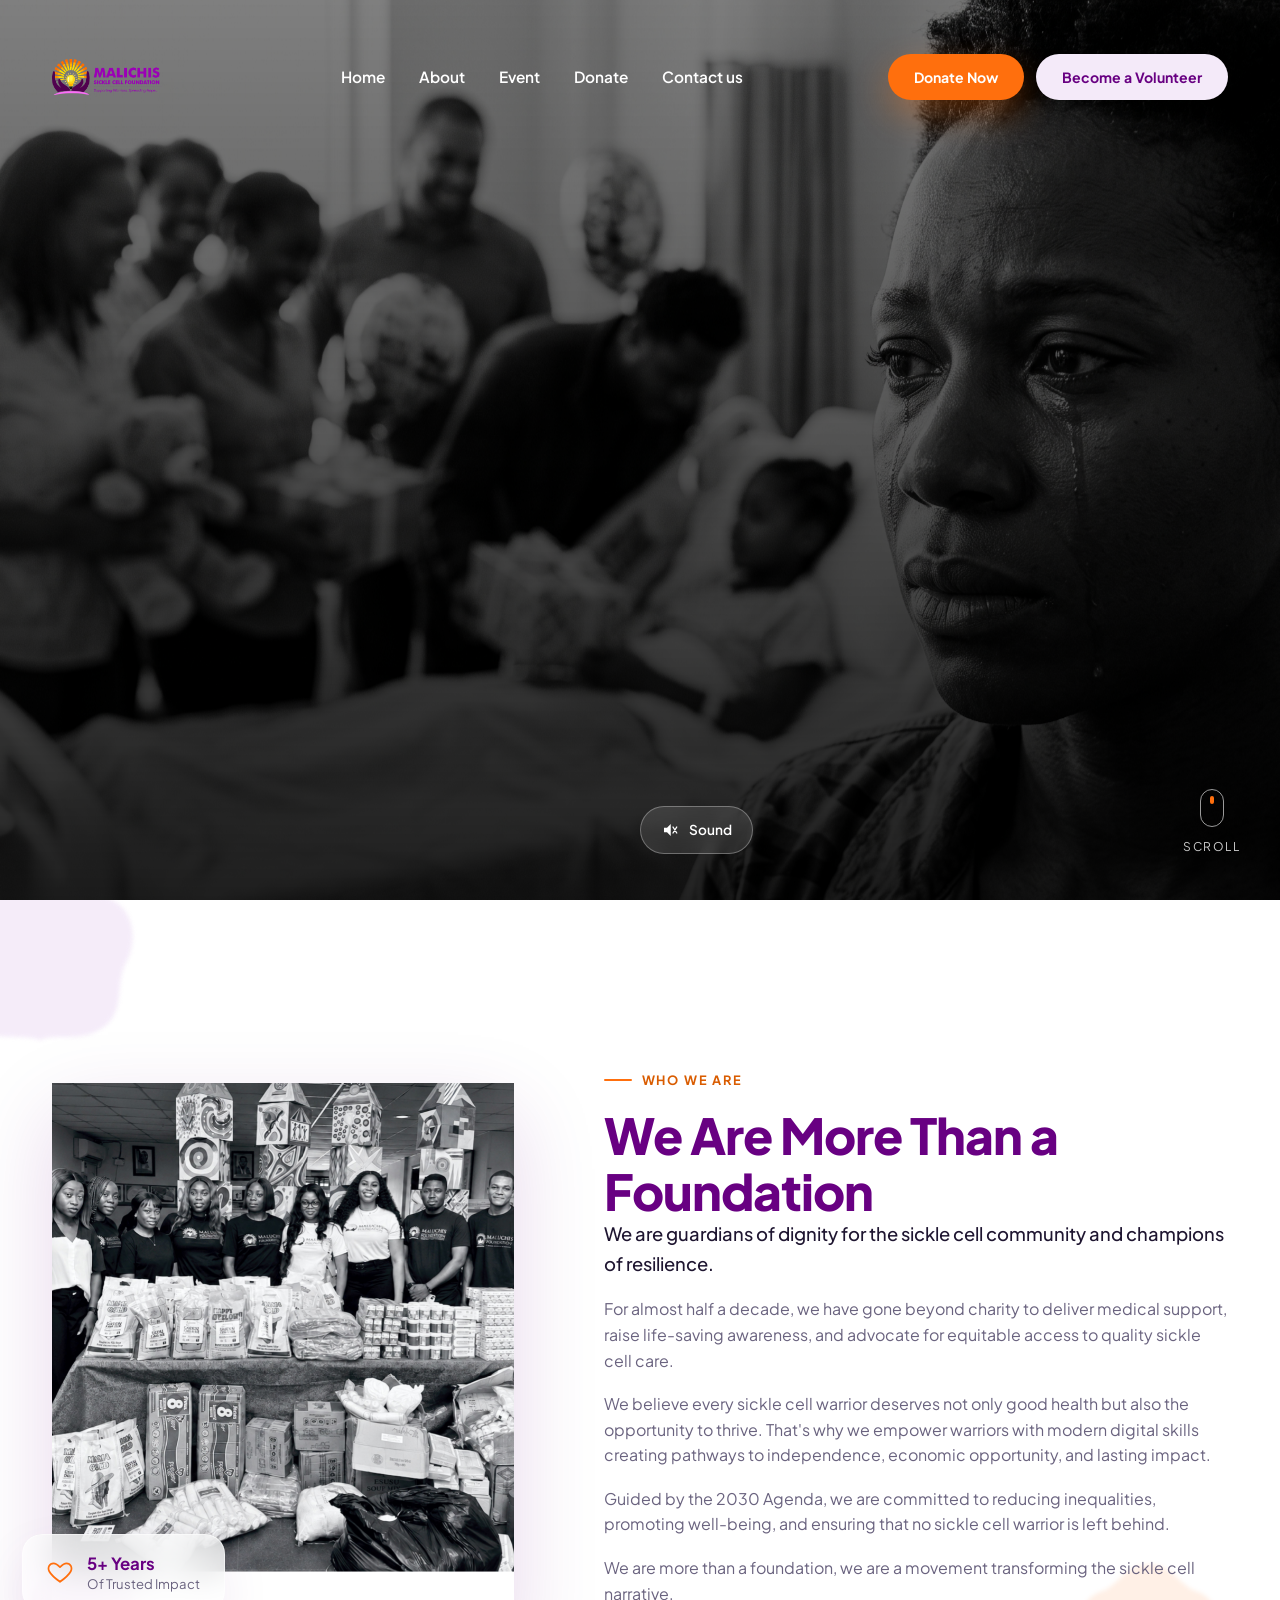
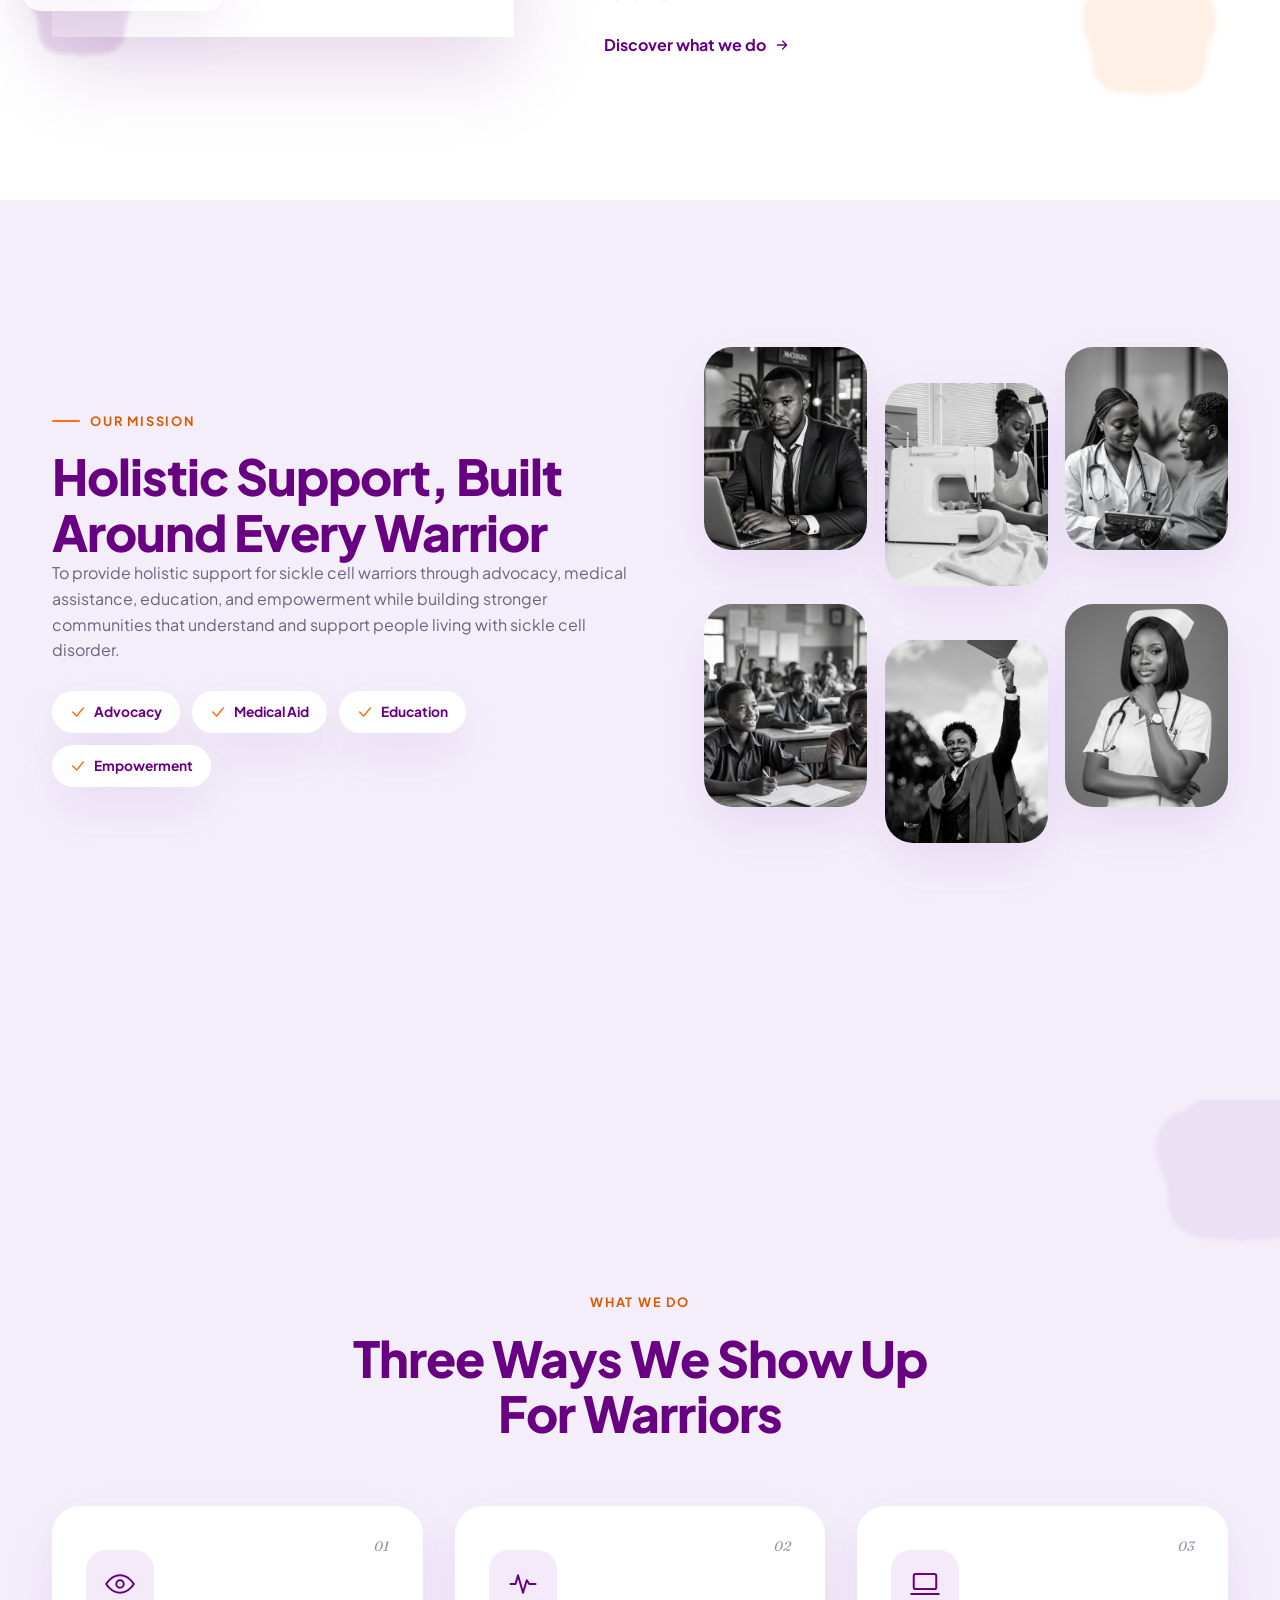
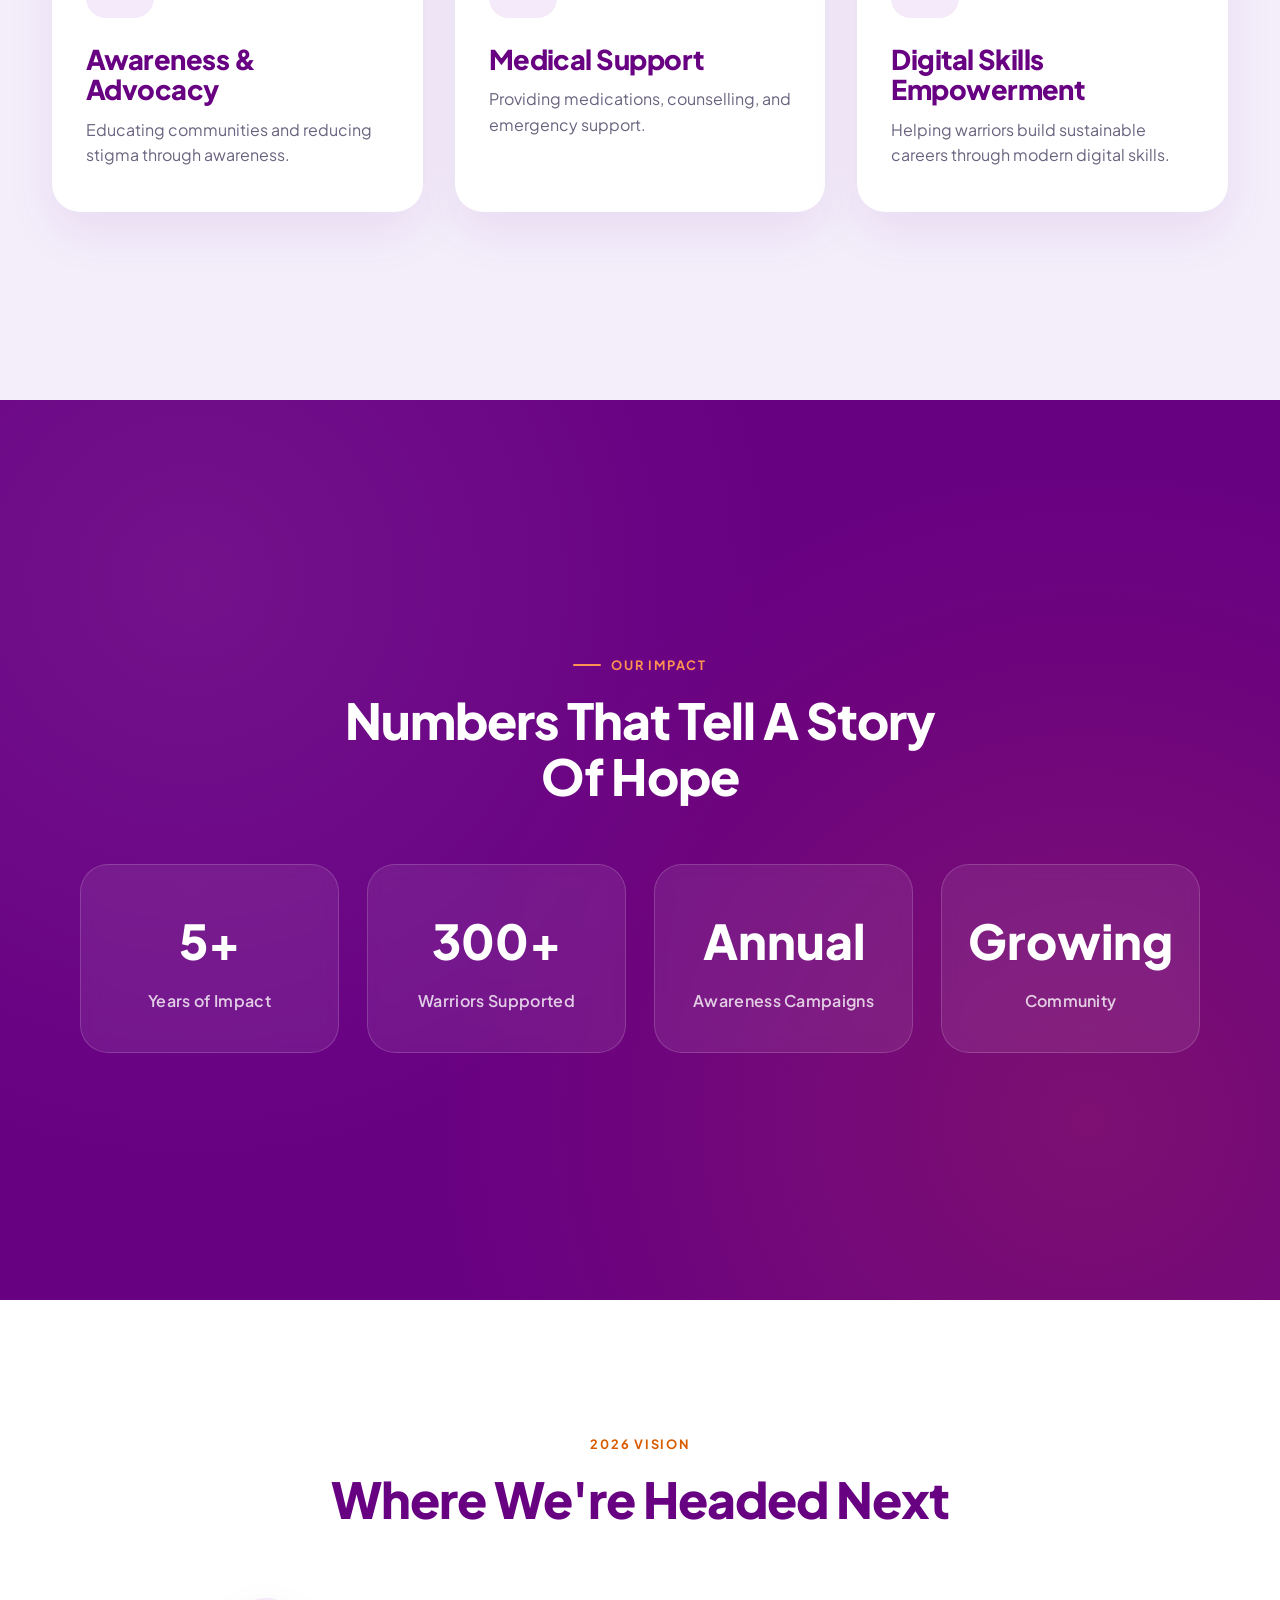
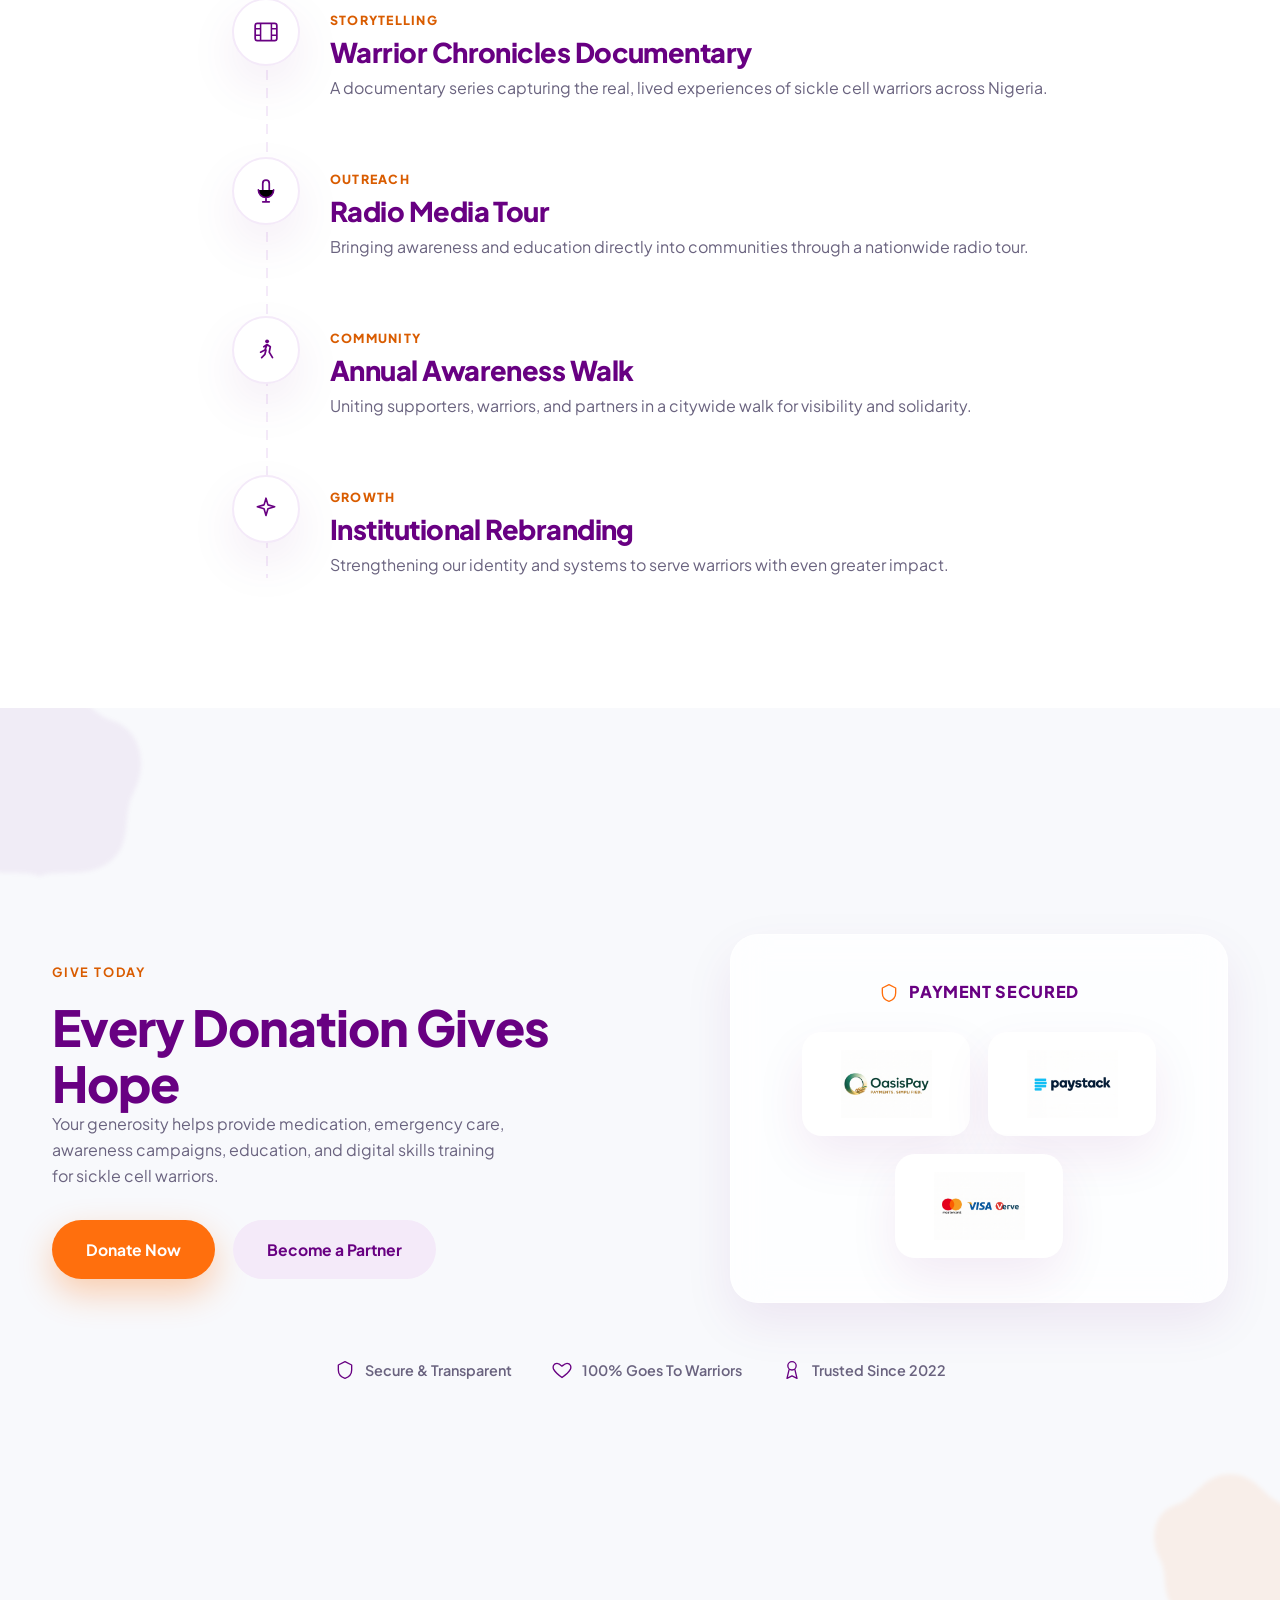
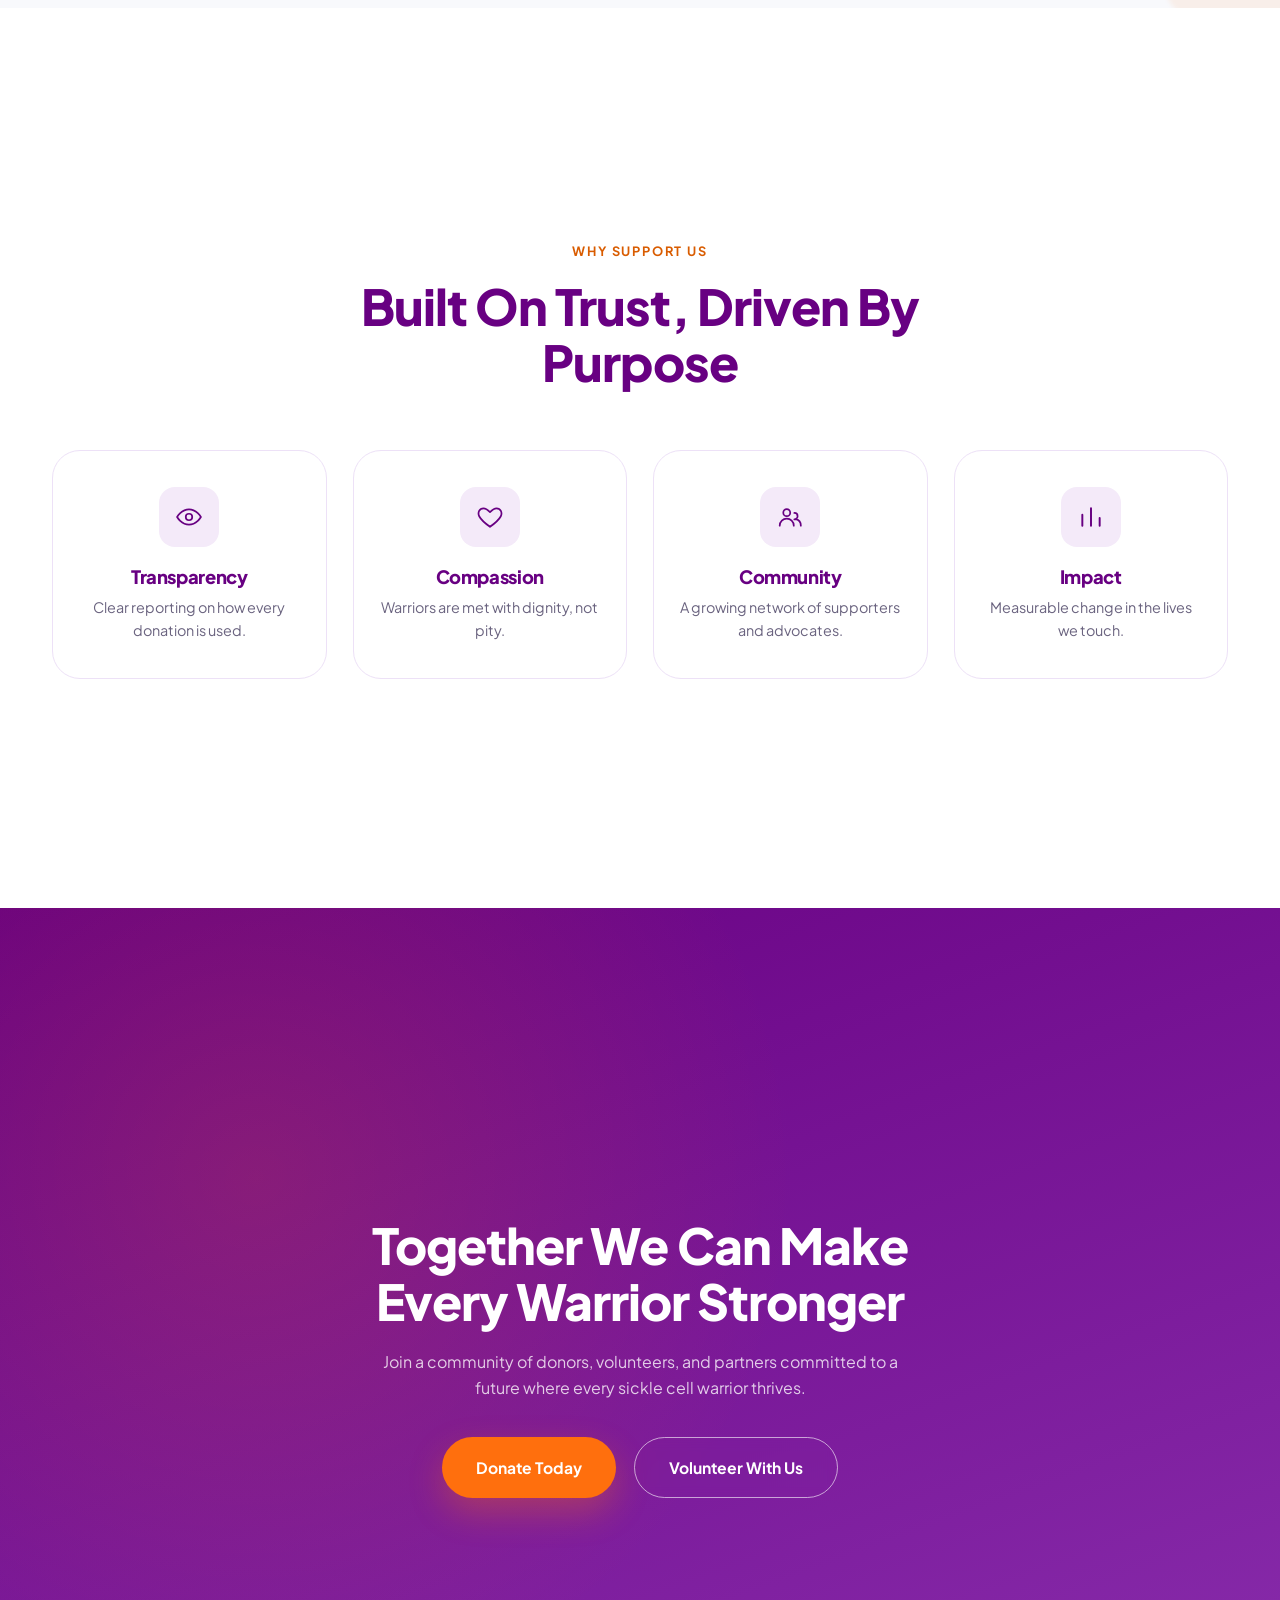
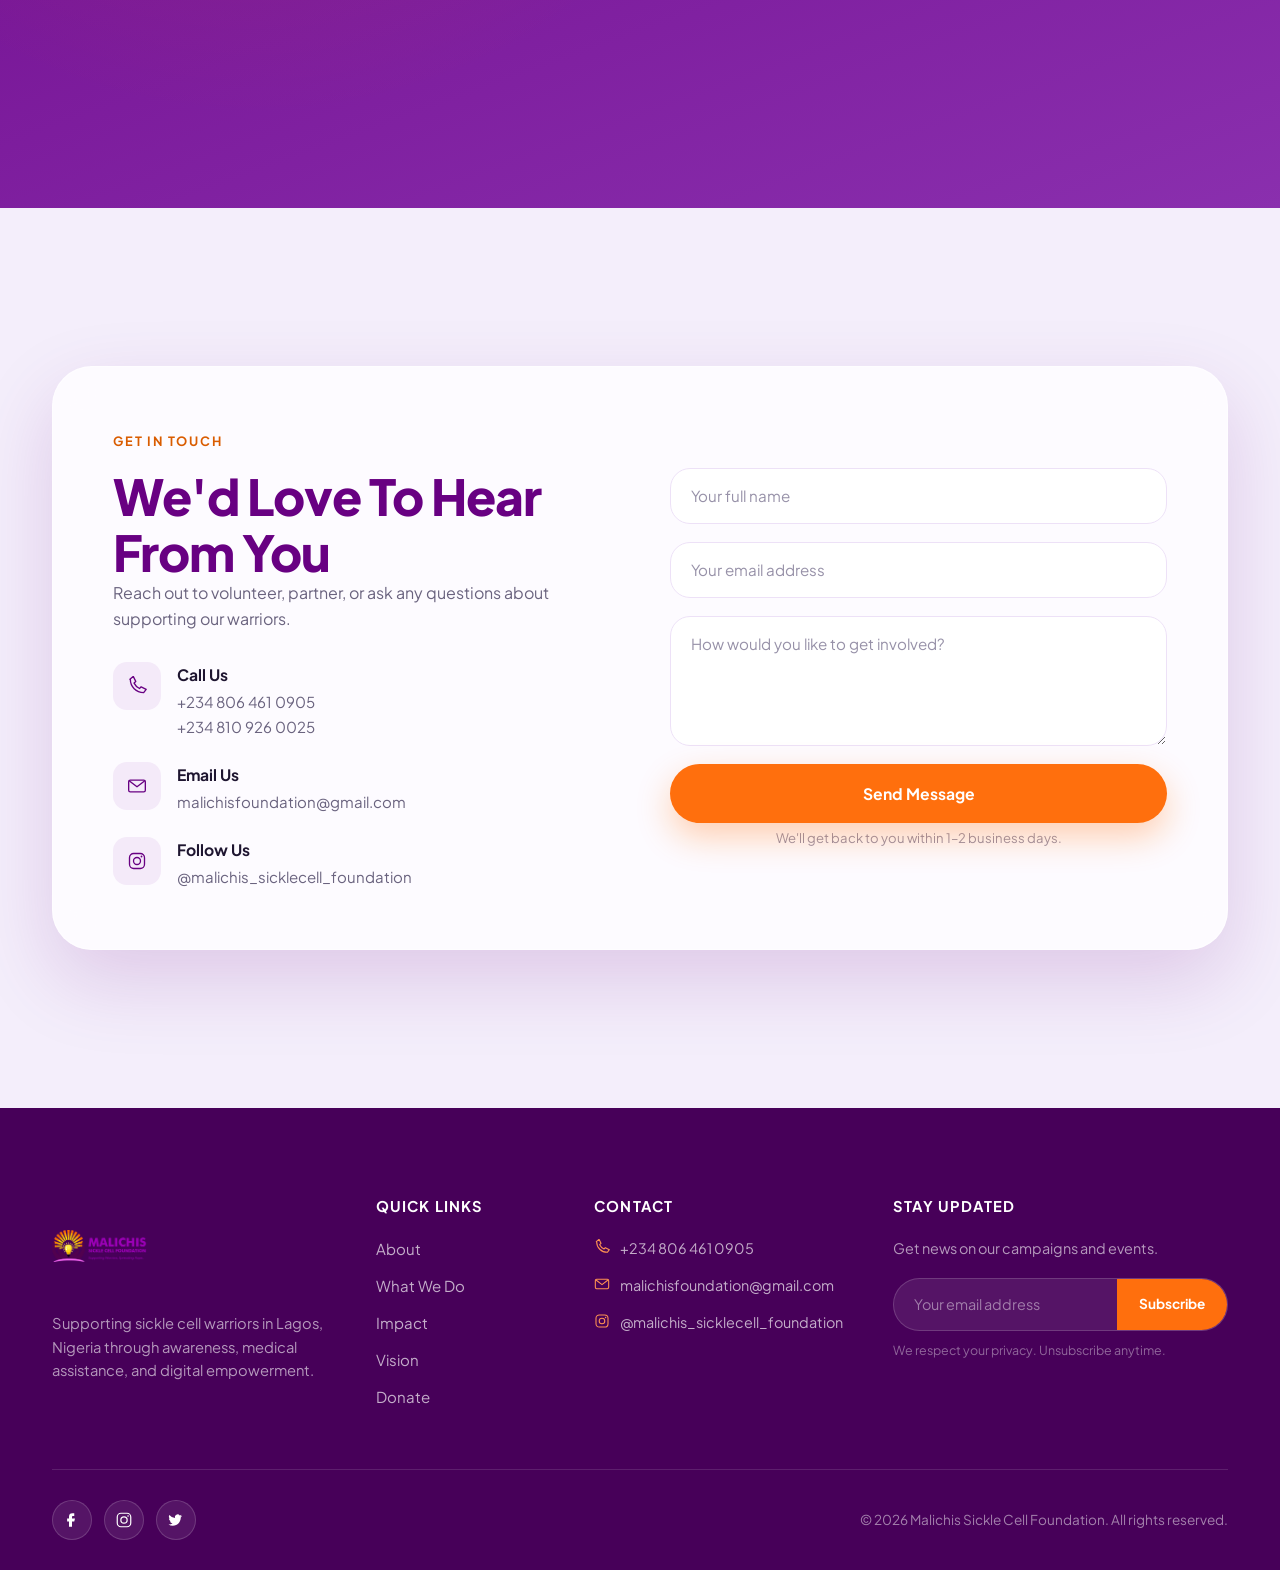
==== commit 751a3e61: "Fix missing newline at end of index.html Added a closing tag for the HTML document." ====
--- a/index.html
+++ b/index.html
@@ -62,6 +62,7 @@
     </a>
 
     <nav class="nav-menu" id="navMenu" aria-label="Primary">
+      <div class="nav-menu-bloom" aria-hidden="true"><svg viewBox="0 0 200 200"><use href="#bloom-shape" fill="currentColor"/></svg></div>
       <a href="#home">Home</a>
       <a href="about.html">About</a>
       <a href="#vision">Event</a>
--- a/style.css
+++ b/style.css
@@ -515,6 +515,7 @@
   will-change: transform;
 }
 .mg-item img { width: 100%; height: 100%; object-fit: cover; display: block; transition: transform 0.6s var(--ease); }
+.mg-item video { width: 100%; height: 100%; object-fit: cover; display: block; }
 .mg-item:hover img { transform: scale(1.1); }
 .mg-item:nth-child(3n+2) { margin-top: 36px; }
 .mg-item:nth-child(odd) { animation: mgFloat 7s ease-in-out infinite; }
@@ -804,6 +805,7 @@
 .contact-form-panel { display: flex; flex-direction: column; justify-content: center; }
 .contact-form { display: flex; flex-direction: column; gap: 18px; }
 .contact-form input,
+.contact-form select,
 .contact-form textarea {
   width: 100%;
   padding: 15px 20px;
@@ -815,10 +817,13 @@
   resize: vertical;
   transition: border-color 0.3s, box-shadow 0.3s;
 }
+.contact-form select { appearance: none; background-image: url("data:image/svg+xml;charset=UTF-8,%3Csvg xmlns='http://www.w3.org/2000/svg' viewBox='0 0 24 24' fill='none' stroke='%236a637f' stroke-width='2' stroke-linecap='round' stroke-linejoin='round'%3E%3Cpath d='M6 9l6 6 6-6'/%3E%3C/svg%3E"); background-repeat: no-repeat; background-position: right 18px center; background-size: 16px; padding-right: 46px; }
+.contact-form select:invalid { color: var(--ink-faint); }
 .contact-form textarea { min-height: 130px; }
 .contact-form input::placeholder,
 .contact-form textarea::placeholder { color: var(--ink-faint); }
 .contact-form input:focus,
+.contact-form select:focus,
 .contact-form textarea:focus {
   outline: none;
   border-color: var(--purple);
@@ -1025,3 +1030,58 @@
 ============================================ */
 .donate-visual { border-radius: var(--radius-lg); overflow: hidden; box-shadow: var(--shadow-lift); aspect-ratio: 4/3; }
 .donate-visual img { width: 100%; height: 100%; object-fit: cover; display: block; }
+
+/* ============================================
+   SIMPLE PAGE HEADING (Donate page)
+============================================ */
+.page-head { padding: 170px 0 70px; background: var(--white); text-align: center; }
+.page-head .container { max-width: 680px; }
+.page-head .eyebrow { justify-content: center; }
+.page-head .eyebrow::before { display: none; }
+.page-head p { font-size: 1.05rem; margin-top: 14px; }
+
+/* ============================================
+   DONATE PAGE — FLOATING GALLERY
+============================================ */
+.donate-gallery-section { padding: 30px 0 100px; background: var(--white); }
+.donate-gallery {
+  display: grid;
+  grid-template-columns: repeat(4, 1fr);
+  gap: 20px;
+  max-width: 980px;
+  margin: 0 auto;
+}
+.donate-gallery .mg-item:nth-child(even) { margin-top: 30px; }
+@media (max-width: 820px) {
+  .donate-gallery { grid-template-columns: repeat(2, 1fr); max-width: 560px; }
+}
+@media (max-width: 480px) {
+  .donate-gallery { grid-template-columns: repeat(2, 1fr); gap: 12px; }
+  .donate-gallery .mg-item:nth-child(even) { margin-top: 14px; }
+}
+
+/* ============================================
+   DONATE PAGE — CATEGORY TABS
+============================================ */
+.donate-tabs { display: flex; flex-wrap: wrap; gap: 10px; margin: 24px 0 28px; }
+.donate-tab {
+  padding: 11px 20px;
+  border-radius: 100px;
+  background: var(--purple-tint);
+  color: var(--purple);
+  font-weight: 700;
+  font-size: 0.85rem;
+  white-space: nowrap;
+  transition: background 0.3s, color 0.3s, transform 0.3s, box-shadow 0.3s;
+}
+.donate-tab:hover { transform: translateY(-2px); }
+.donate-tab.is-active { background: var(--purple); color: var(--white); box-shadow: var(--shadow-soft); }
+
+.donate-panel { display: none; }
+.donate-panel.is-active { display: block; animation: fadeUp 0.5s var(--ease); }
+.donate-panel-note { font-size: 0.9rem; color: var(--ink-soft); margin-bottom: 18px; }
+
+@media (max-width: 520px) {
+  .donate-tabs { gap: 8px; }
+  .donate-tab { padding: 9px 16px; font-size: 0.8rem; }
+}
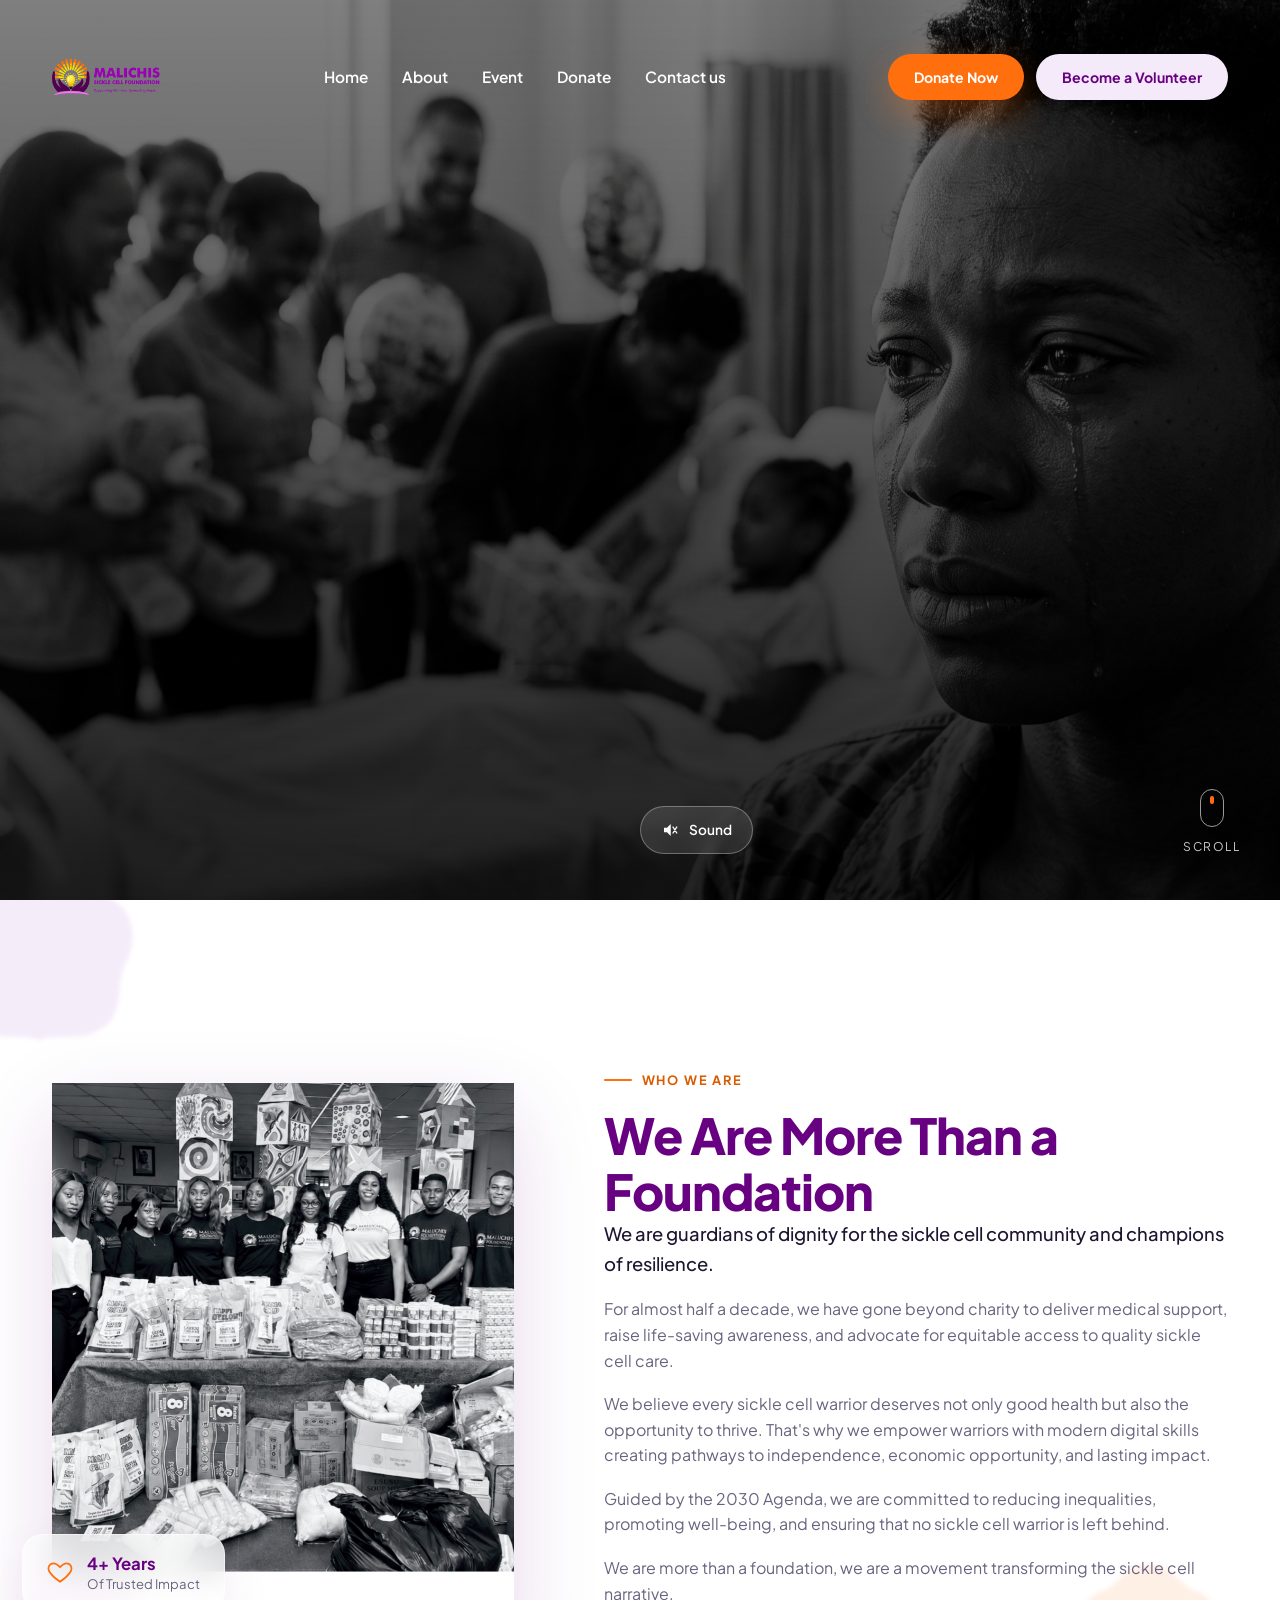
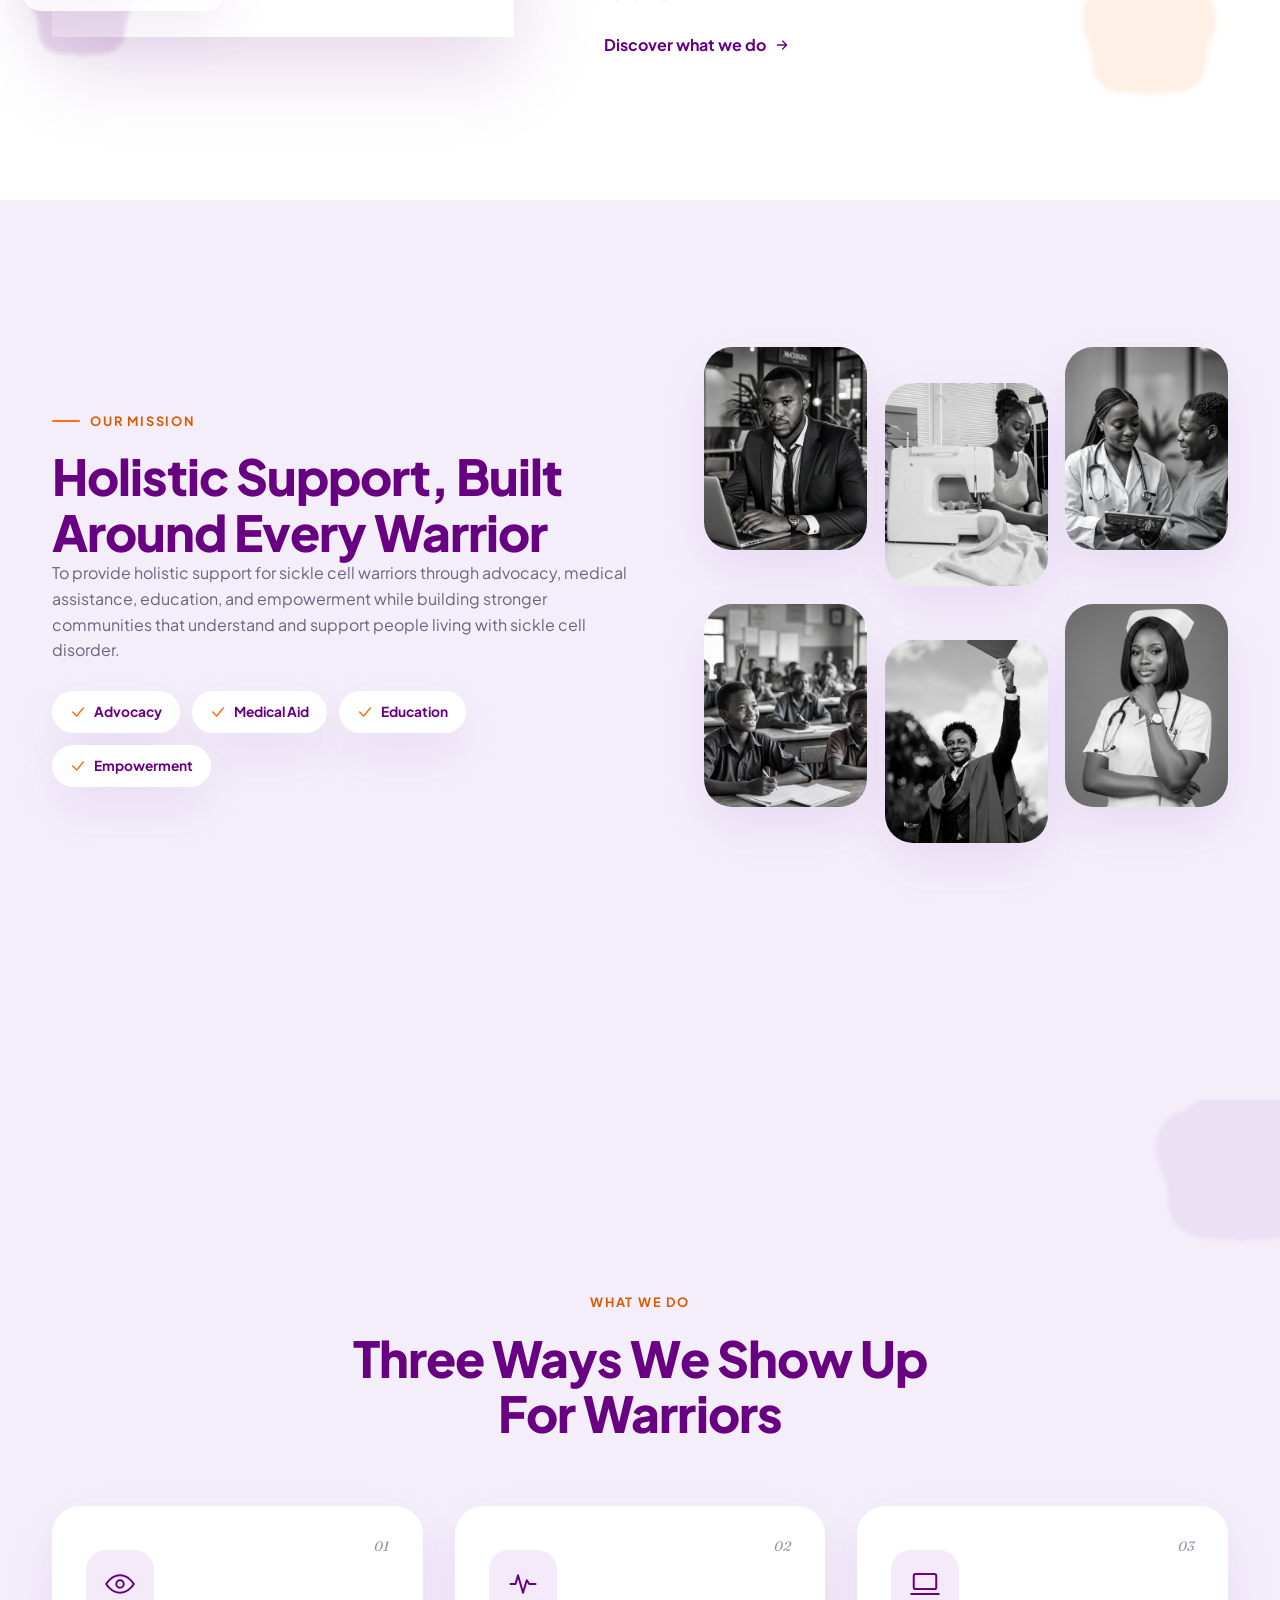
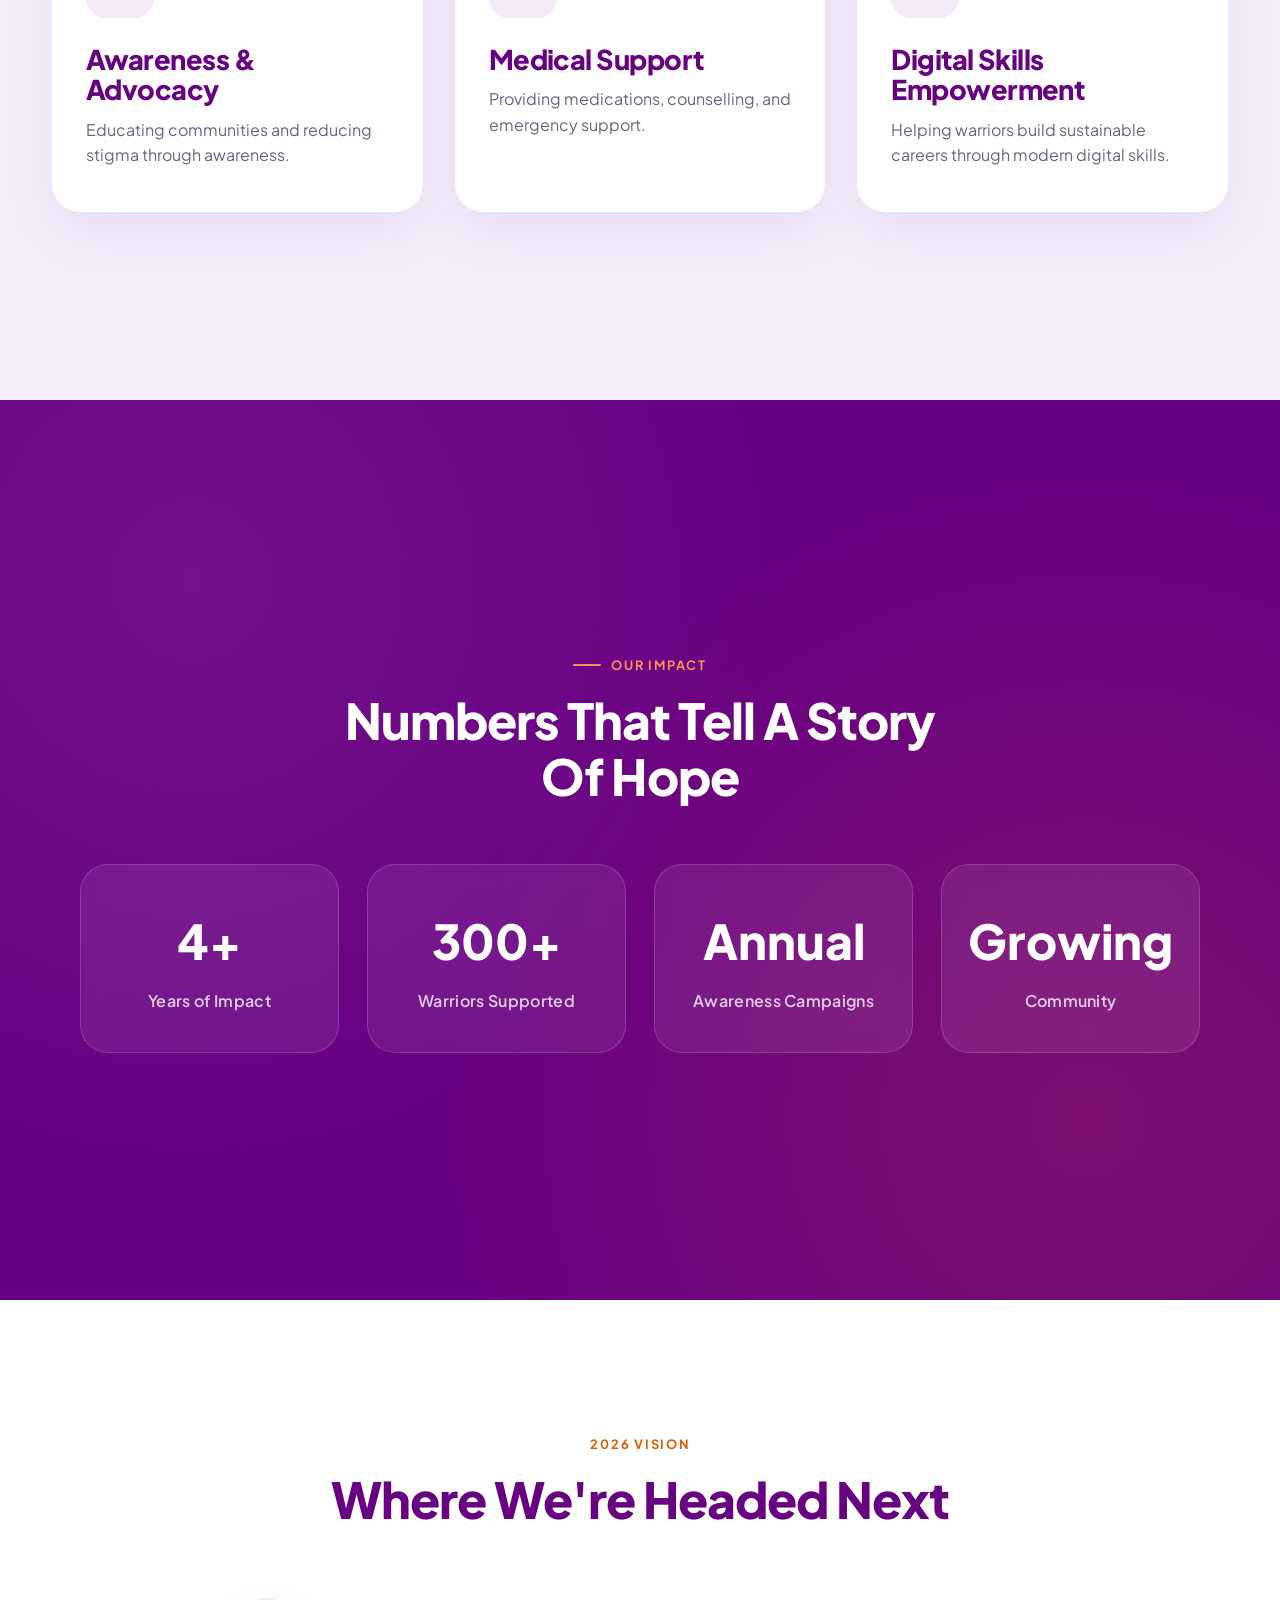
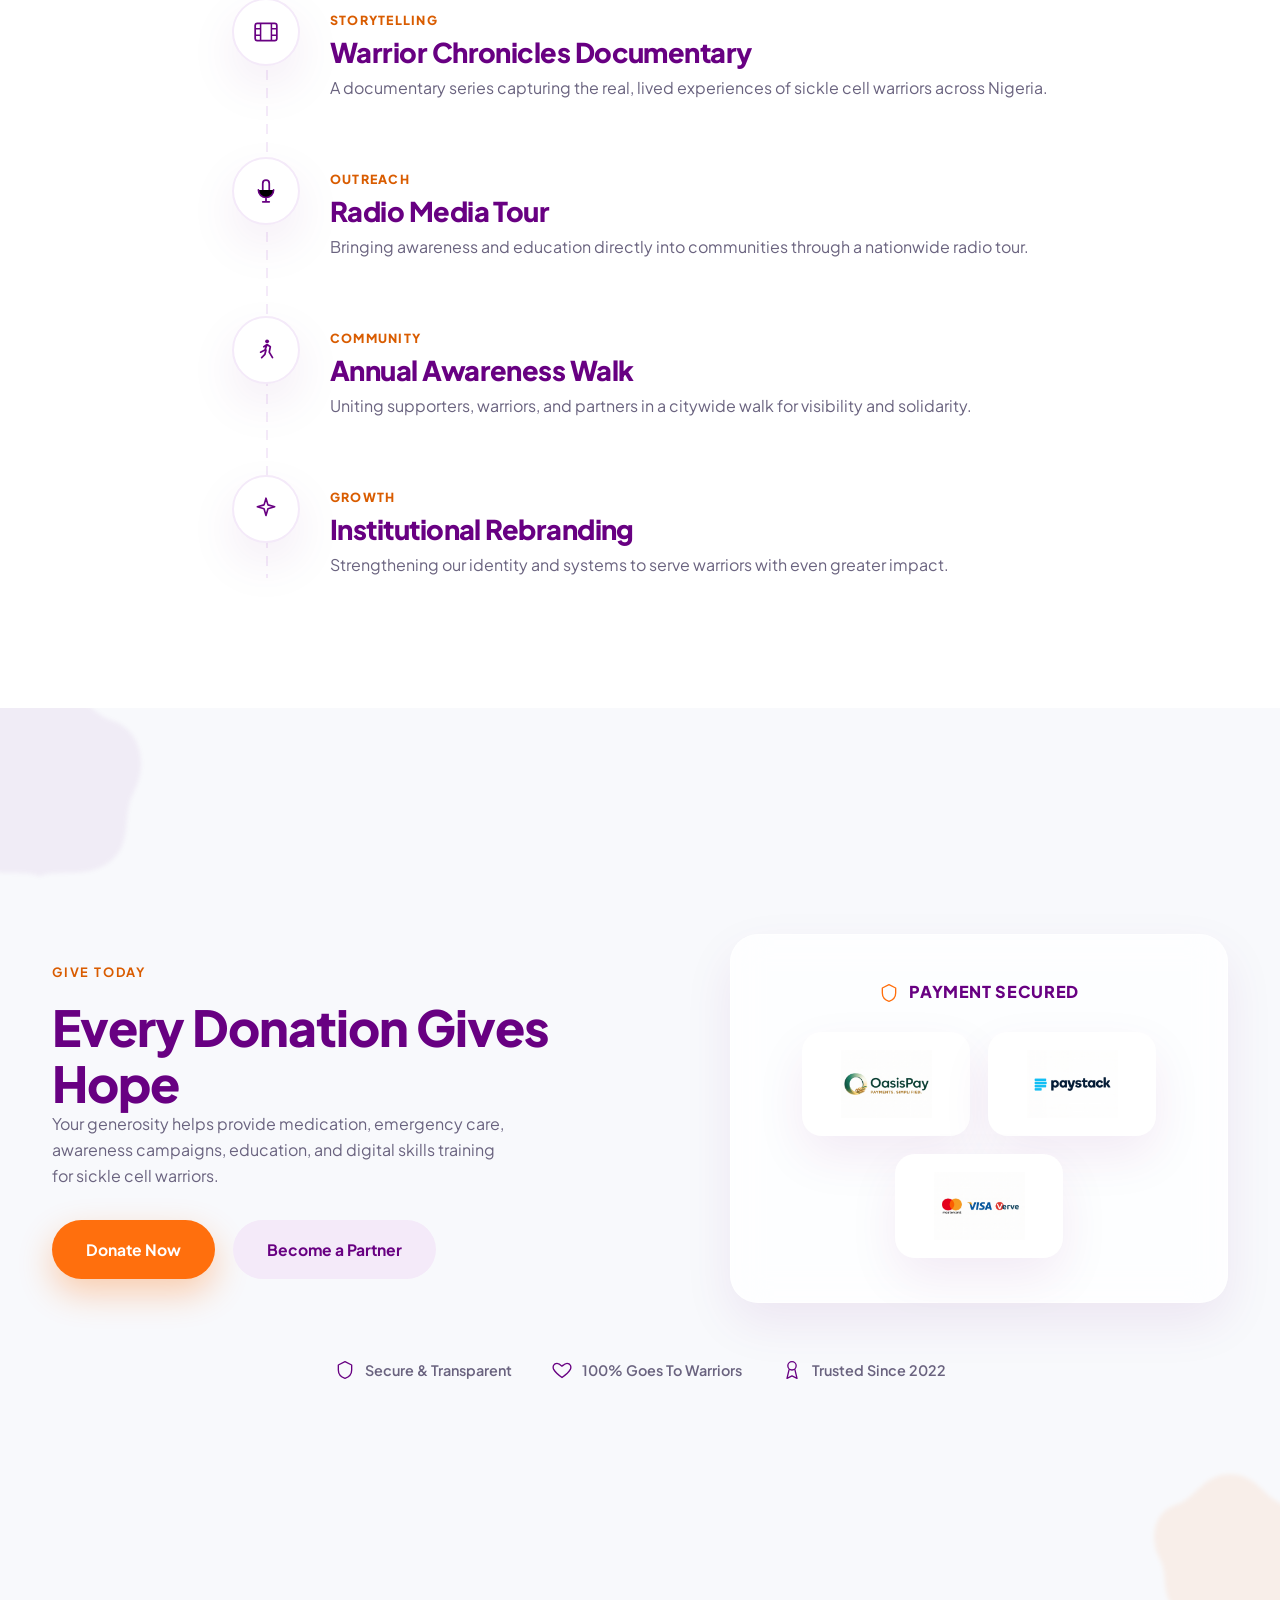
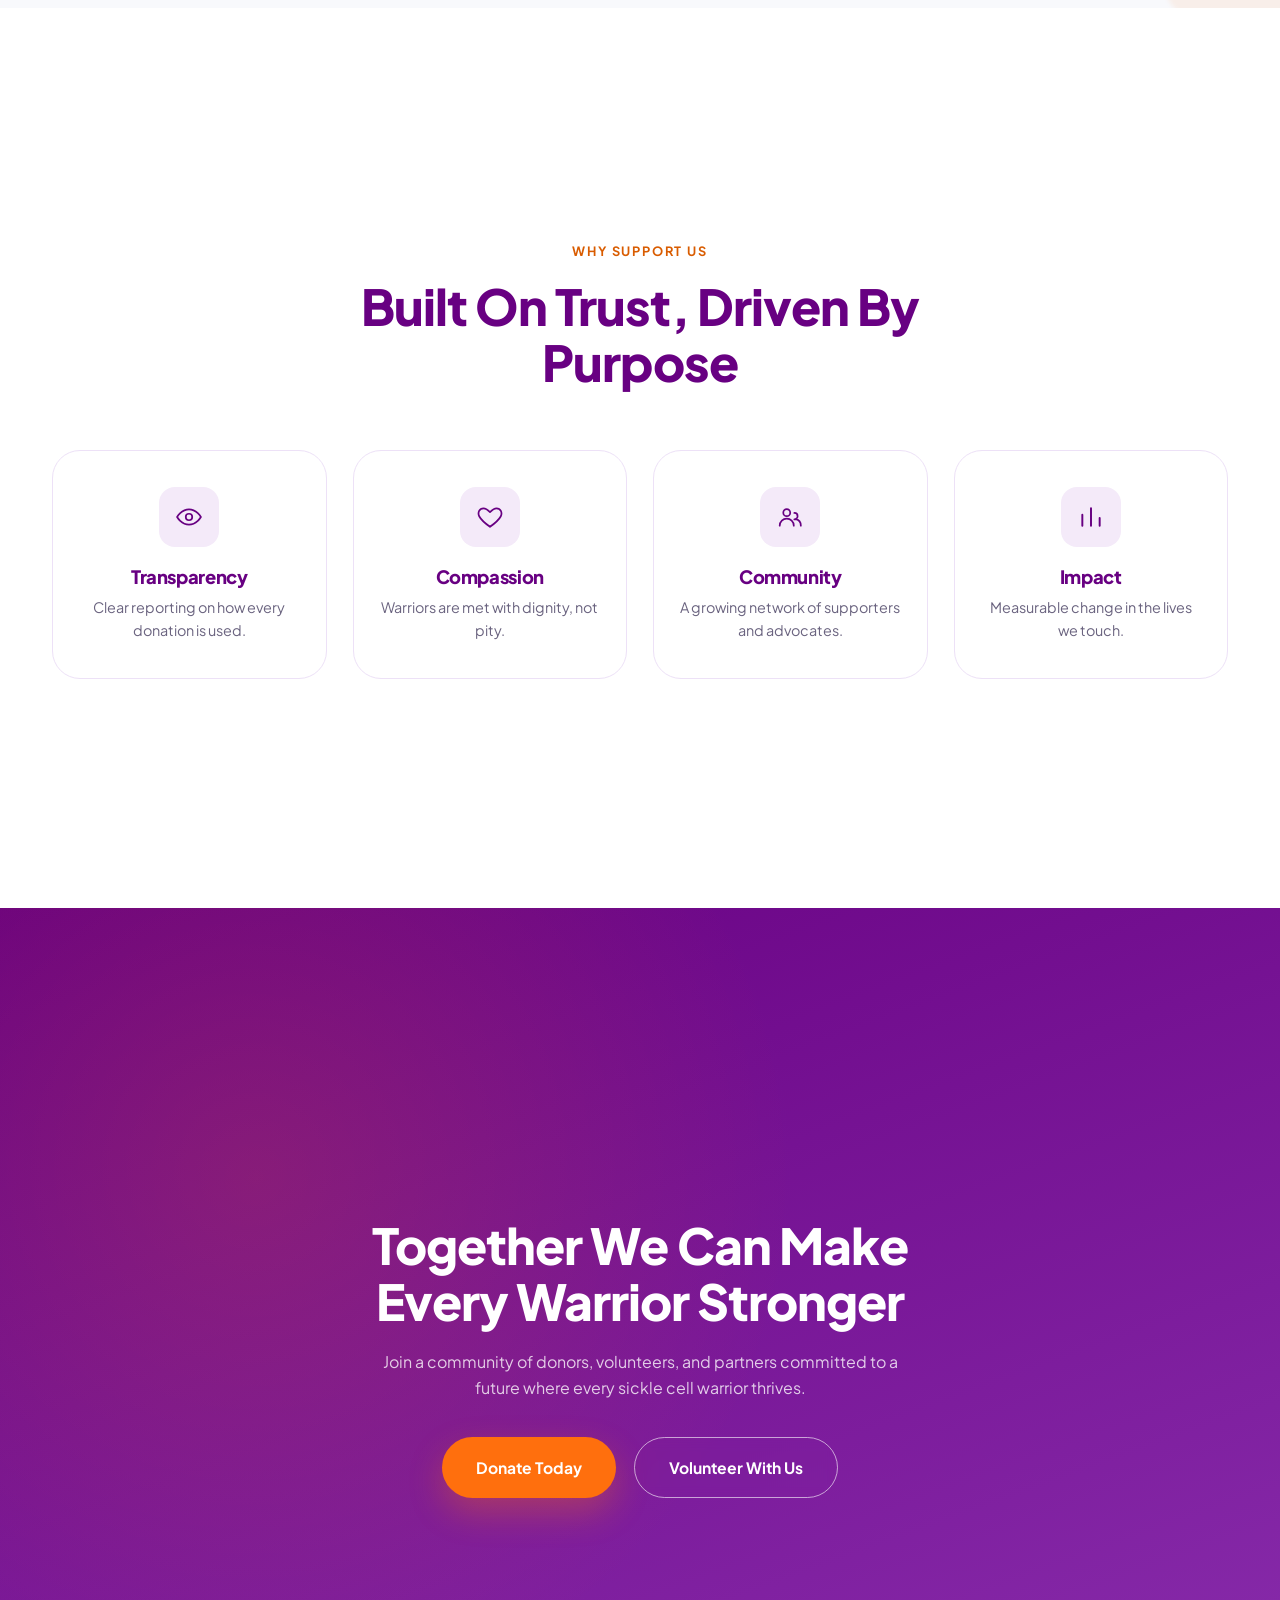
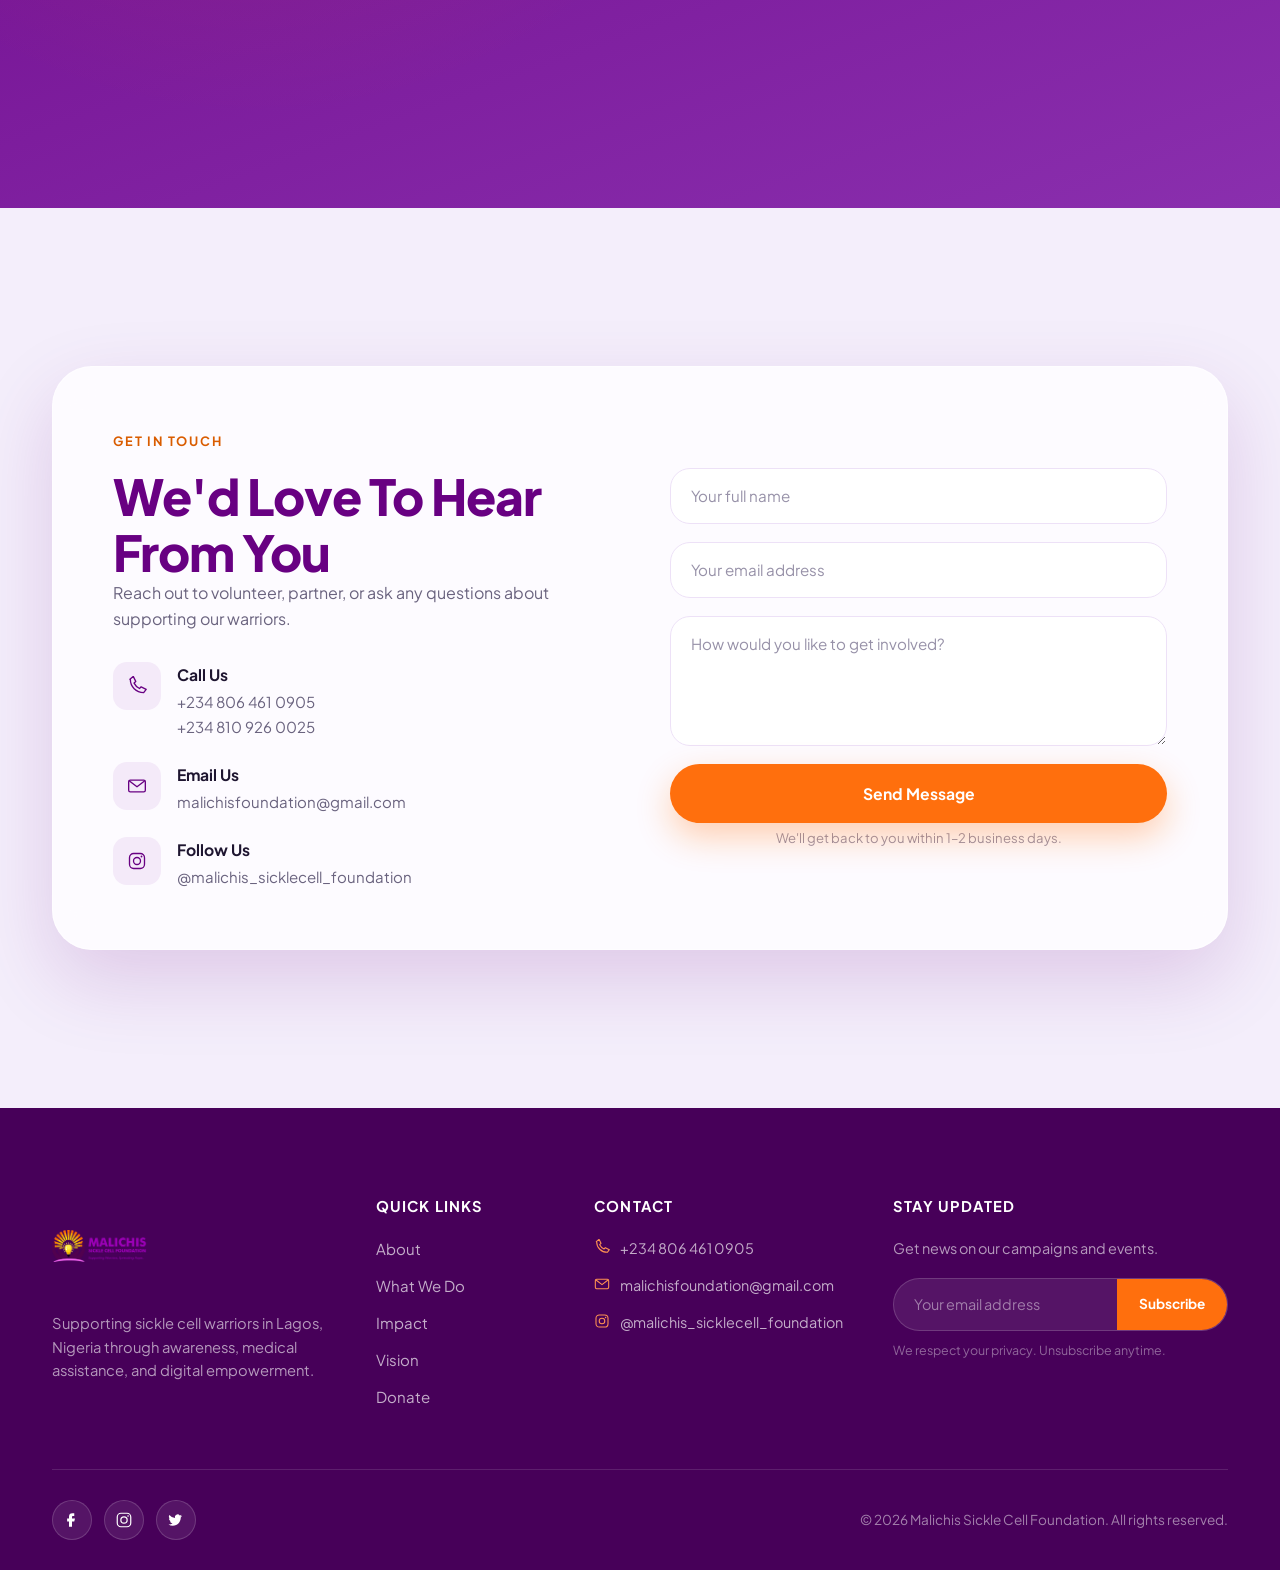
==== commit 8d08fbee: "Update index.html" ====
--- a/index.html
+++ b/index.html
@@ -110,7 +110,7 @@
     </div>
   </div>
 
-  <button class="sound-toggle" id="soundToggle" aria-label="Turn video sound on" aria-pressed="false">
+  <button class="sound-toggle sound-toggle-home" id="soundToggle" aria-label="Turn video sound on" aria-pressed="false">
     <svg width="18" height="18" class="icon-muted"><use href="#icon-mute"/></svg>
     <svg width="18" height="18" class="icon-unmuted"><use href="#icon-unmute"/></svg>
     <span class="sound-toggle-label">Sound</span>
@@ -136,7 +136,7 @@
       </div>
       <div class="about-media-badge">
         <svg width="26" height="26"><use href="#icon-heart"/></svg>
-        <div><strong>5+ Years</strong><span>Of Trusted Impact</span></div>
+        <div><strong>4+ Years</strong><span>Of Trusted Impact</span></div>
       </div>
       <div class="bloom" style="width:120px;height:120px;bottom:-30px;left:-30px;color:var(--purple);opacity:0.12;z-index:-1;"><svg viewBox="0 0 200 200"><use href="#bloom-shape" fill="currentColor"/></svg></div>
     </div>
@@ -231,7 +231,7 @@
 
     <div class="impact-grid stagger">
       <div class="impact-card reveal" style="--i:0">
-        <div class="impact-num"><span class="counter" data-target="5" data-suffix="+">0</span></div>
+        <div class="impact-num"><span class="counter" data-target="4" data-suffix="+">0</span></div>
         <p>Years of Impact</p>
       </div>
       <div class="impact-card reveal" style="--i:1">
--- a/style.css
+++ b/style.css
@@ -198,6 +198,13 @@
   backdrop-filter: blur(16px) saturate(160%);
   box-shadow: 0 8px 34px rgba(104,0,130,0.09);
 }
+.nav.nav-solid {
+  background: rgba(255,255,255,0.85);
+  backdrop-filter: blur(16px) saturate(160%);
+  box-shadow: 0 8px 34px rgba(104,0,130,0.09);
+}
+.nav.nav-solid .nav-menu a { color: var(--purple); }
+.nav.nav-solid .nav-menu a:hover { color: var(--orange-dark); }
 .nav-logo {
   display: flex;
   align-items: center;
@@ -232,6 +239,7 @@
 .nav.scrolled .nav-menu a { color: var(--purple); }
 .nav.scrolled .nav-menu a:hover { color: var(--orange-dark); }
 .nav-cta { display: flex; align-items: center; gap: 12px; flex-shrink: 0; }
+.nav-menu-bloom { display: none; }
 .nav-toggle {
   display: none;
   flex-direction: column;
@@ -259,22 +267,74 @@
     position: fixed;
     top: 0; right: 0;
     height: 100vh;
-    width: min(320px, 80vw);
-    background: var(--white);
+    width: min(340px, 84vw);
+    background: linear-gradient(165deg, var(--purple) 0%, var(--purple-dark) 100%);
     flex-direction: column;
     justify-content: center;
-    gap: 28px;
+    gap: 8px;
     padding: 40px;
-    box-shadow: -20px 0 60px rgba(104,0,130,0.12);
+    box-shadow: -20px 0 60px rgba(104,0,130,0.28);
     transform: translateX(100%);
     transition: transform 0.5s var(--ease);
     z-index: 100;
+    overflow: hidden;
+    counter-reset: navcount;
   }
   .nav-menu.open { transform: translateX(0); }
-  .nav-menu a, .nav.scrolled .nav-menu a { color: var(--ink); }
-  .nav-menu a:hover, .nav.scrolled .nav-menu a:hover { color: var(--purple); }
+
+  .nav-menu-bloom {
+    display: block;
+    position: absolute;
+    bottom: -70px; right: -70px;
+    width: 280px; height: 280px;
+    color: var(--orange);
+    opacity: 0.14;
+    pointer-events: none;
+    z-index: 0;
+  }
+  .nav-menu-bloom svg { width: 100%; height: 100%; }
+
+  .nav-menu a, .nav.scrolled .nav-menu a, .nav.nav-solid .nav-menu a {
+    position: relative;
+    z-index: 1;
+    display: flex;
+    align-items: baseline;
+    color: var(--white);
+    font-size: 1.3rem;
+    font-weight: 700;
+    letter-spacing: -0.01em;
+    padding: 12px 0;
+    opacity: 0;
+    transform: translateX(28px);
+    transition: opacity 0.5s var(--ease), transform 0.5s var(--ease), color 0.3s;
+  }
+  .nav-menu a::before {
+    counter-increment: navcount;
+    content: '0' counter(navcount);
+    font-family: var(--font-serif);
+    font-style: italic;
+    font-weight: 500;
+    font-size: 0.85rem;
+    color: var(--orange-light);
+    margin-right: 14px;
+    opacity: 0.85;
+  }
+  .nav-menu a::after { display: none; }
+  .nav-menu.open a { opacity: 1; transform: translateX(0); }
+  .nav-menu.open a:nth-of-type(1) { transition-delay: 0.08s; }
+  .nav-menu.open a:nth-of-type(2) { transition-delay: 0.14s; }
+  .nav-menu.open a:nth-of-type(3) { transition-delay: 0.20s; }
+  .nav-menu.open a:nth-of-type(4) { transition-delay: 0.26s; }
+  .nav-menu.open a:nth-of-type(5) { transition-delay: 0.32s; }
+  .nav-menu a:hover, .nav.scrolled .nav-menu a:hover, .nav.nav-solid .nav-menu a:hover { color: var(--orange-light); }
+
   .nav-cta { display: none; }
   .nav-toggle { display: flex; }
+  .nav-toggle.active span { background: var(--purple); }
+}
+
+@media (max-width: 980px) and (max-height: 480px) {
+  .nav-menu { justify-content: flex-start; padding-top: 90px; gap: 2px; }
 }
 
 @media (max-width: 400px) {
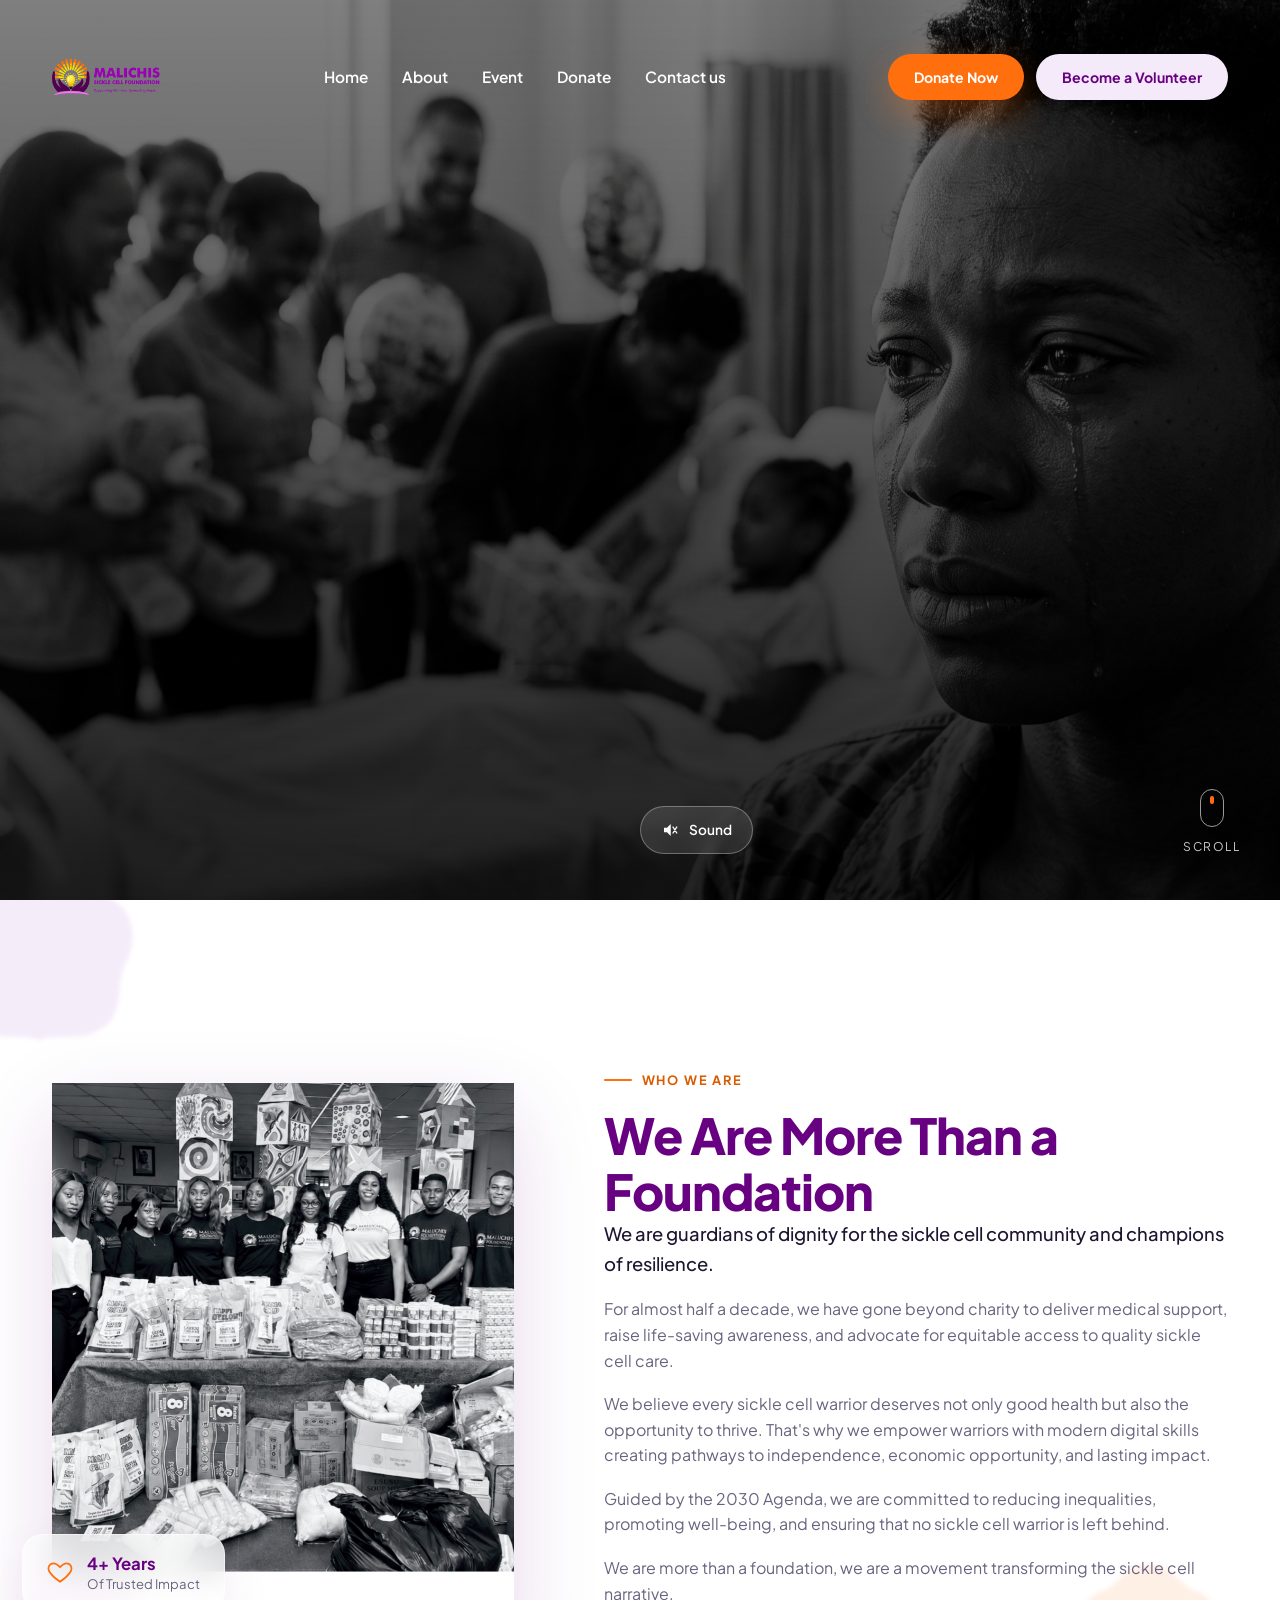
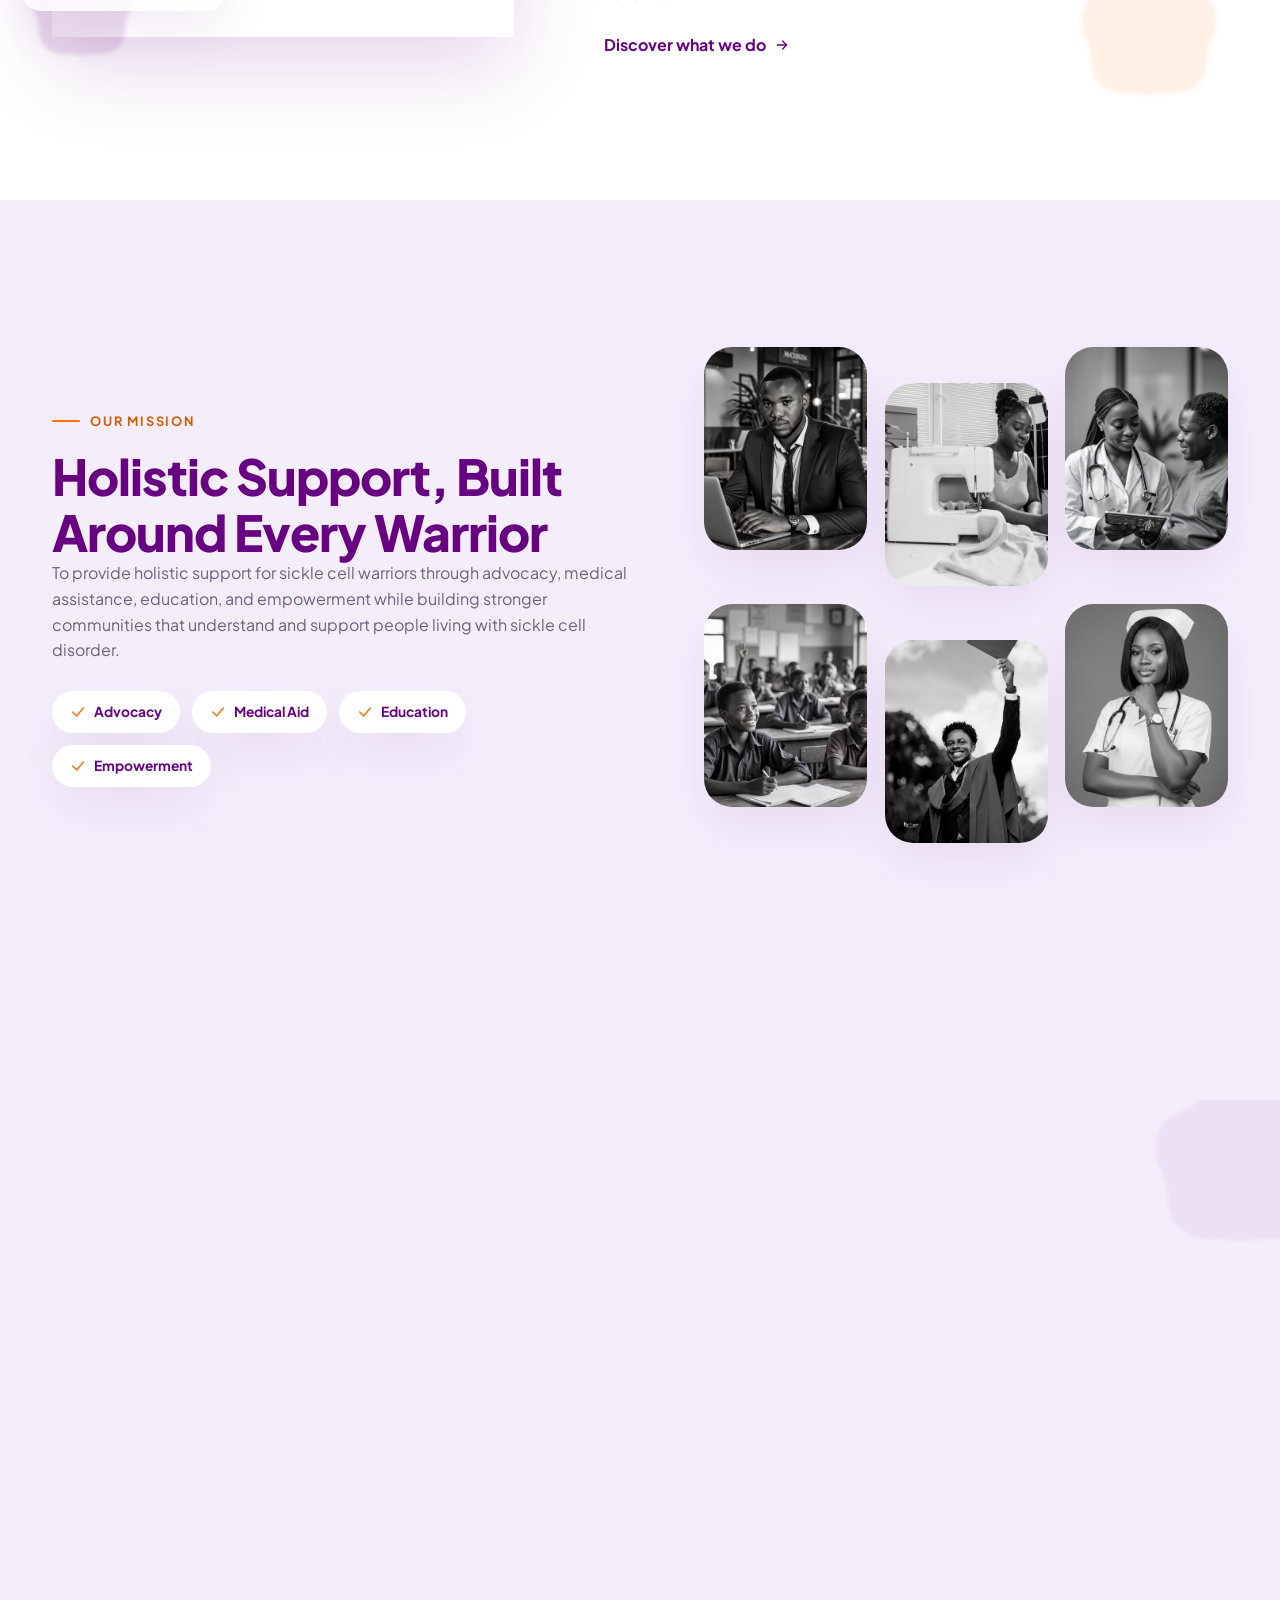
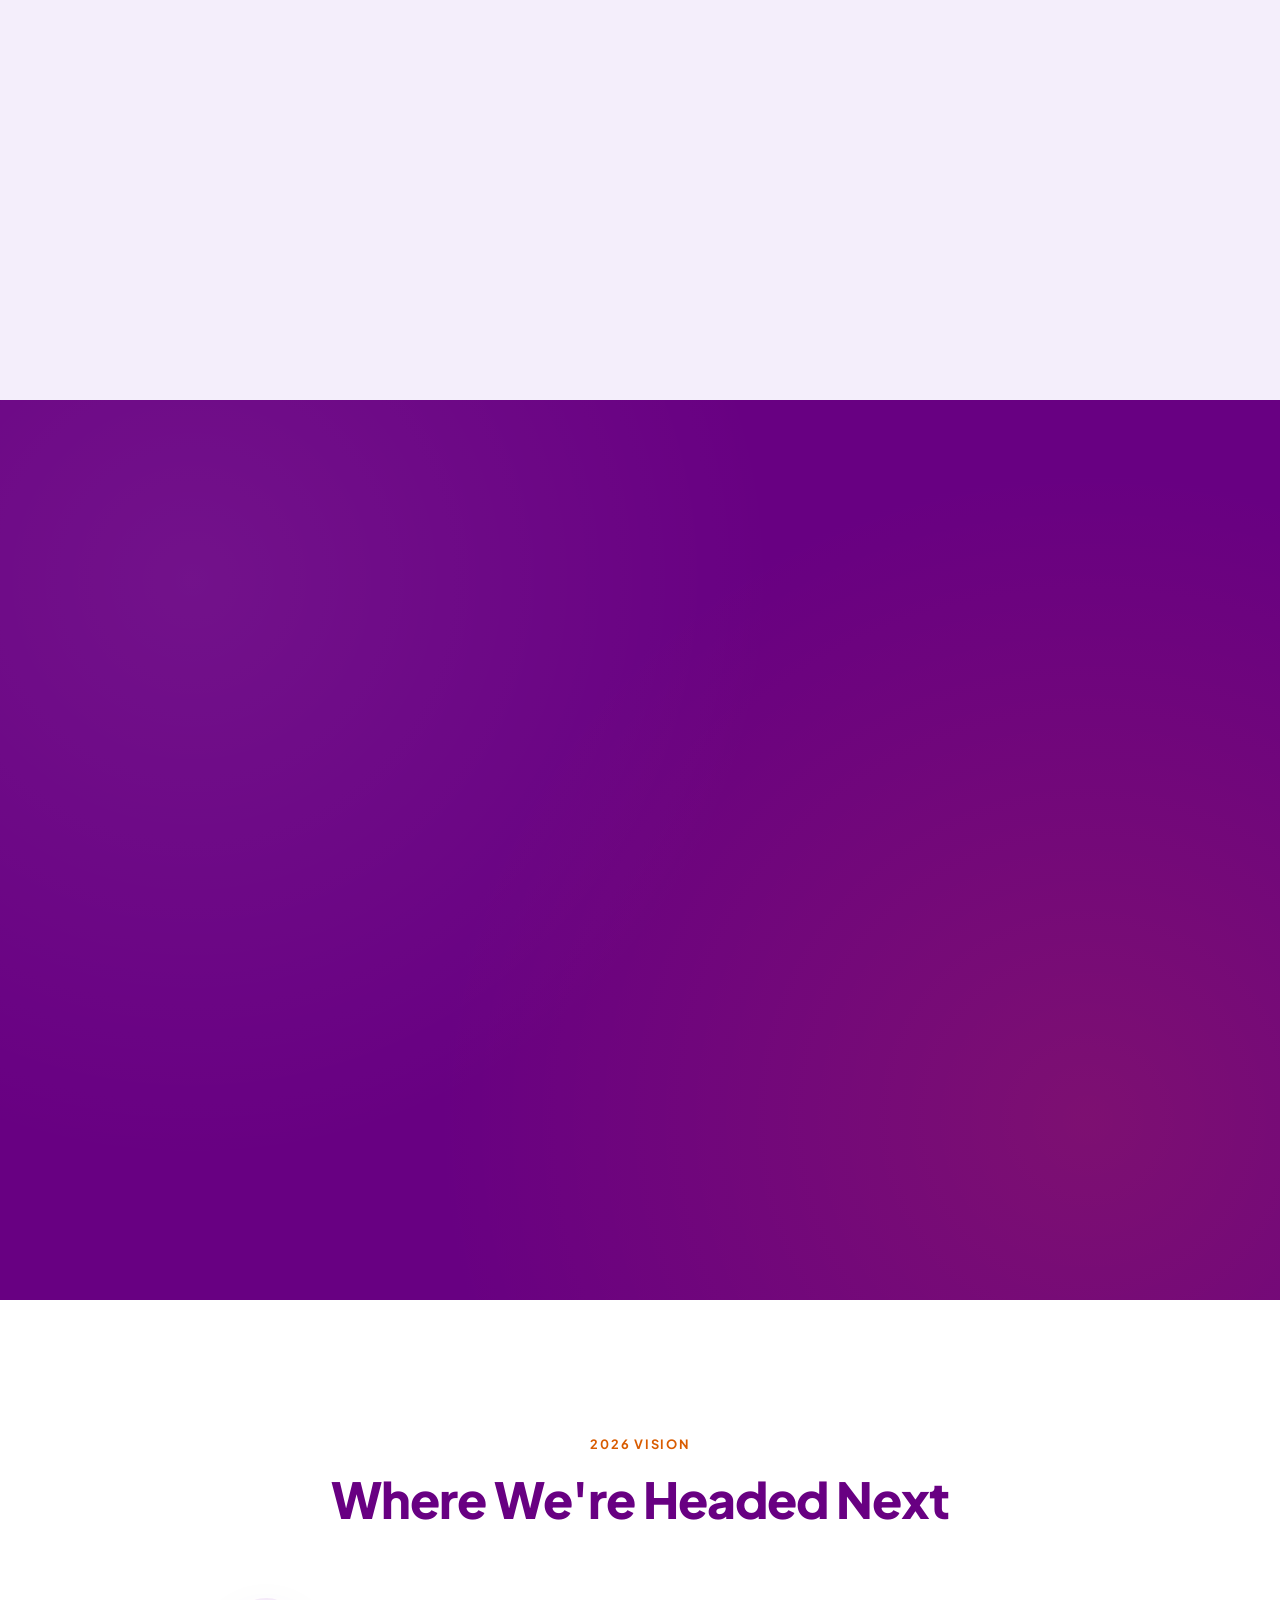
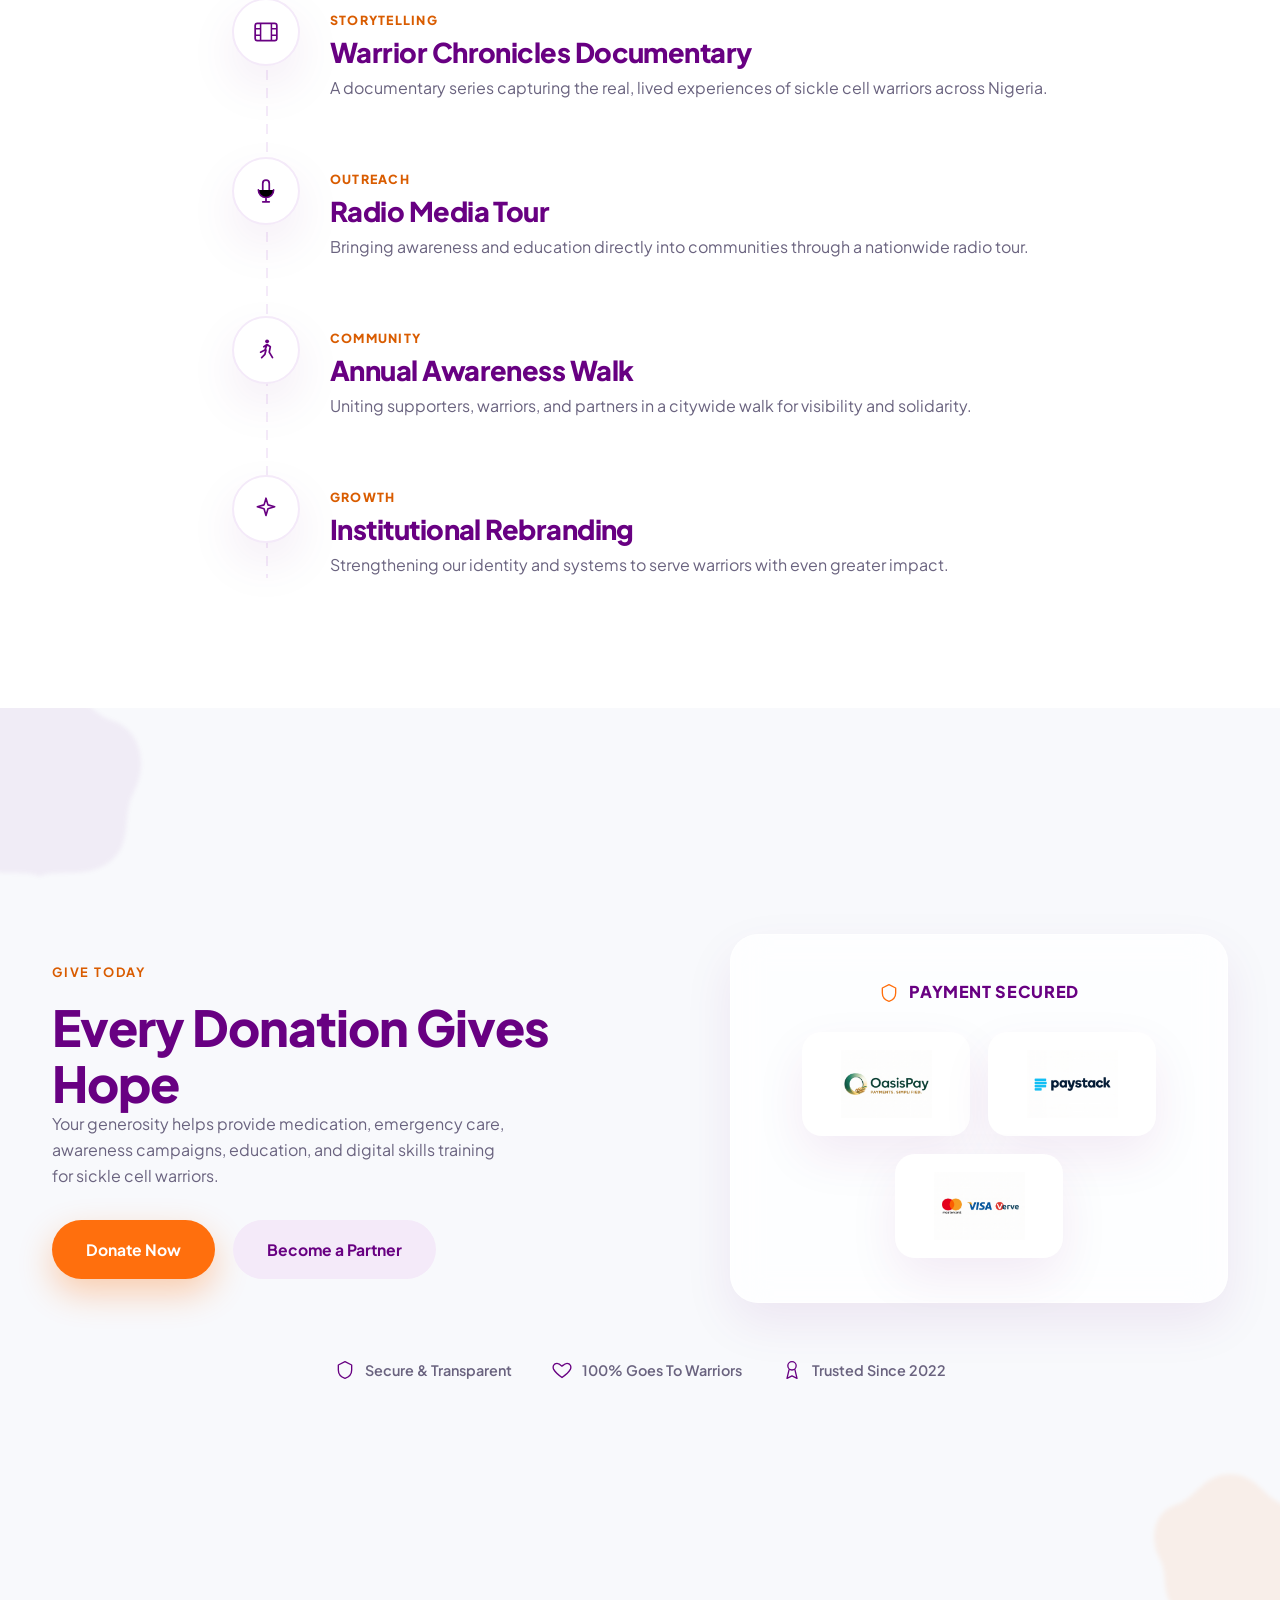
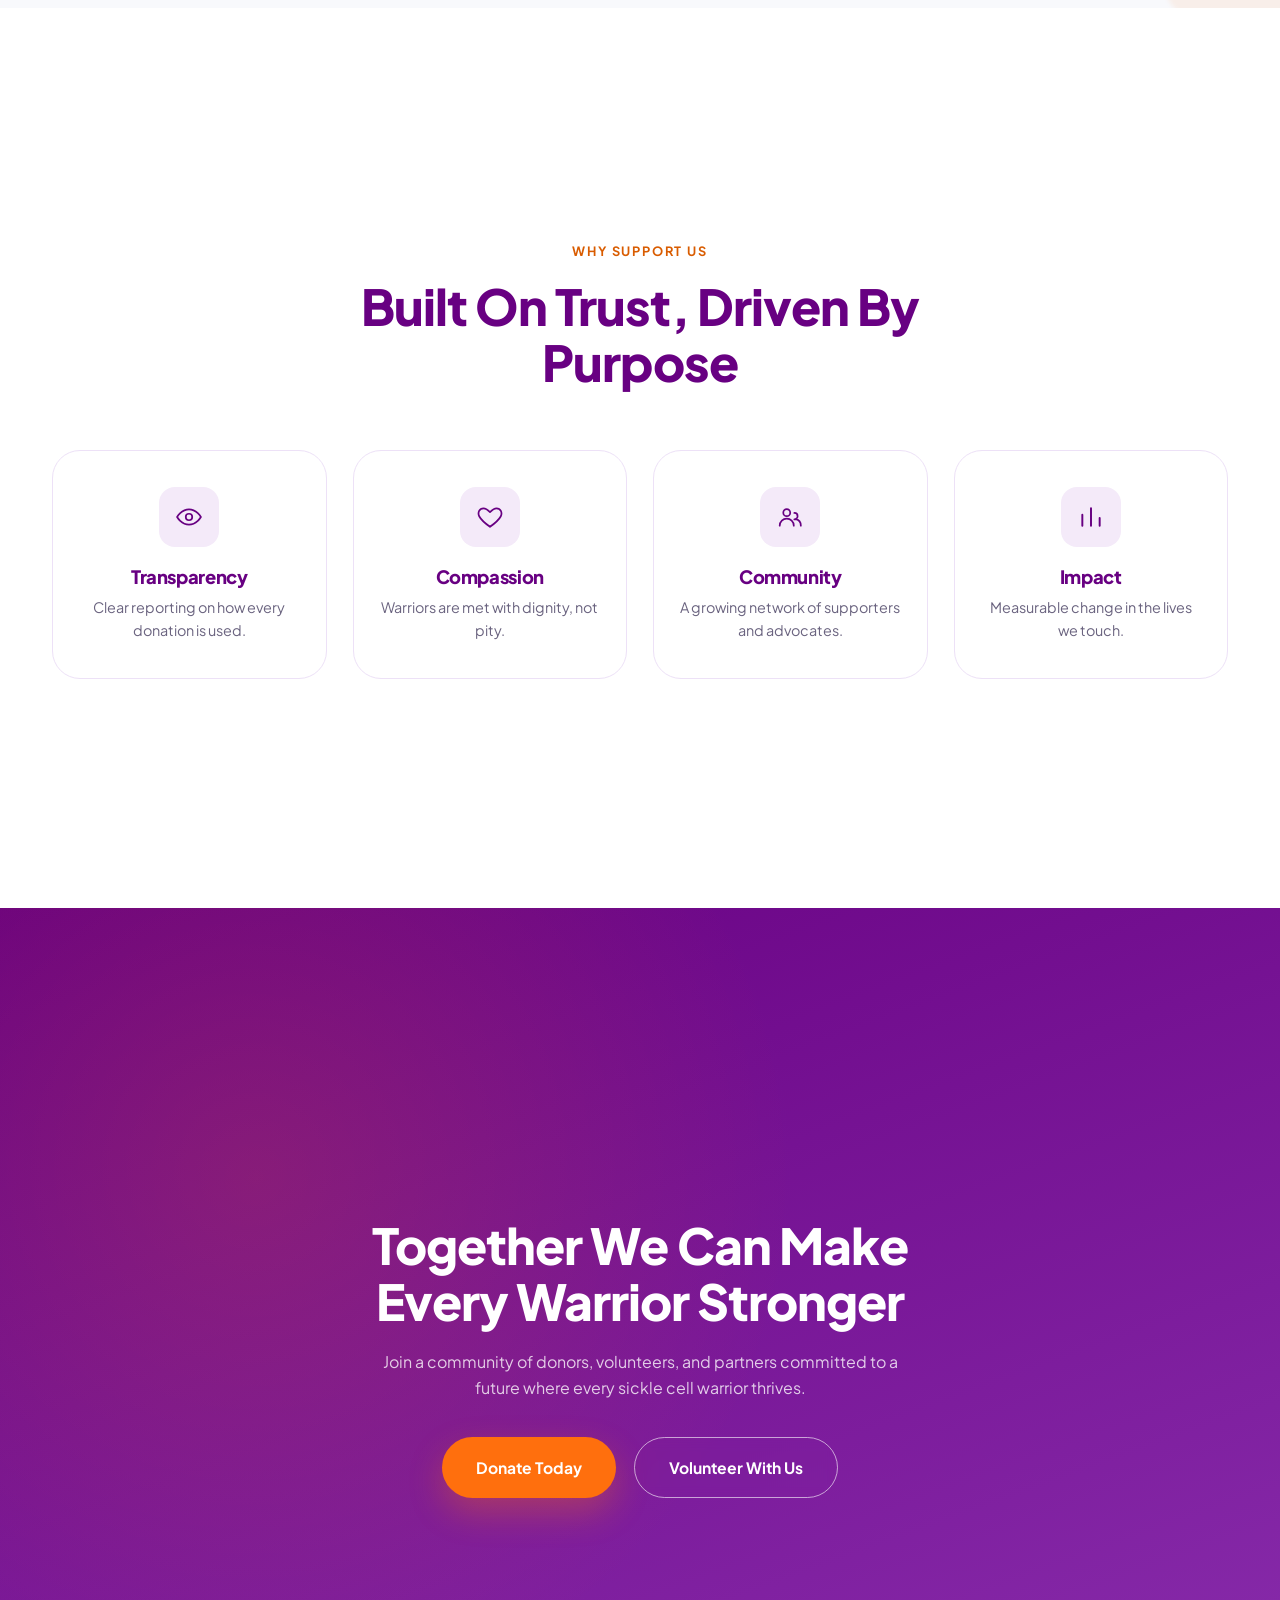
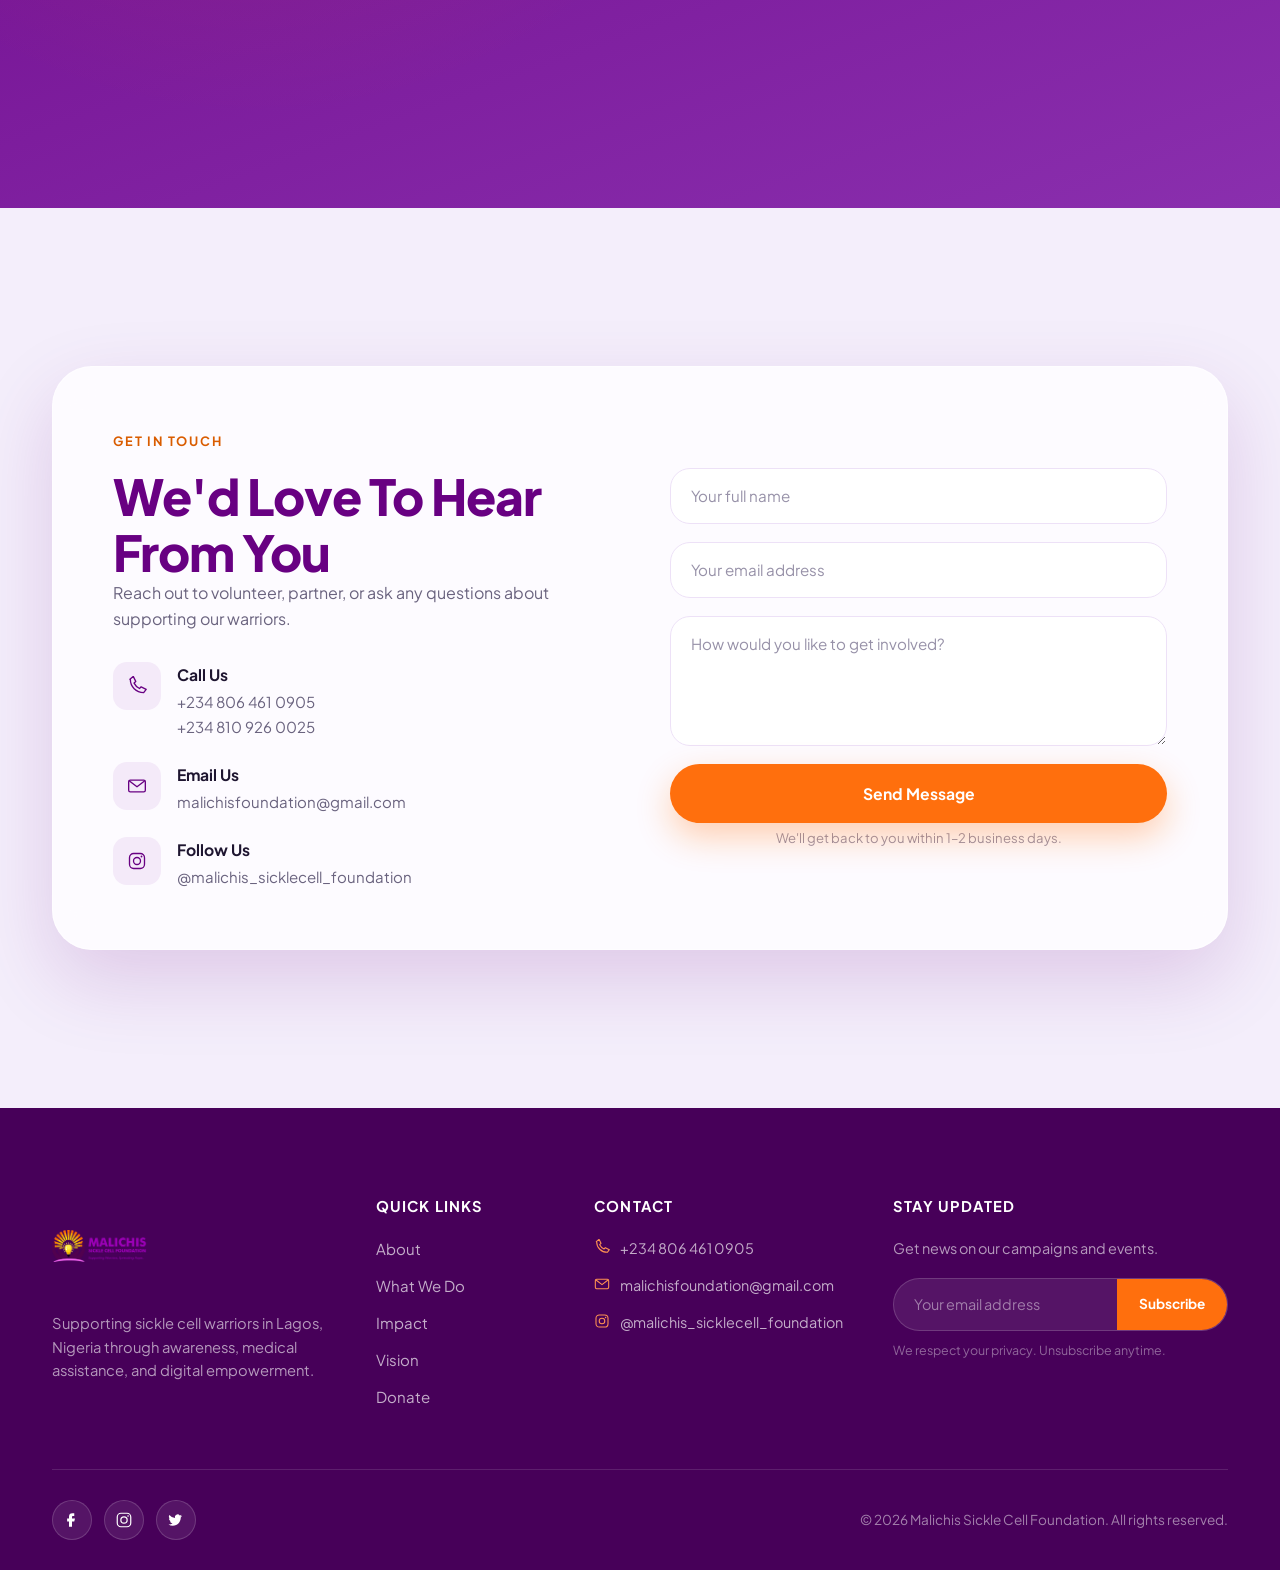
==== commit b7884bad: "Update index.html" ====
--- a/index.html
+++ b/index.html
@@ -90,7 +90,7 @@
 ============================================ -->
 <section class="hero" id="home" aria-label="Introduction">
   <div class="hero-video-layer" data-parallax-speed="0.08">
-    <video class="hero-video" id="heroVideo" autoplay muted loop playsinline preload="auto" fetchpriority="high" poster="images/malichis.jpeg">
+    <video class="hero-video" id="heroVideo" autoplay muted loop playsinline webkit-playsinline preload="auto" fetchpriority="high" poster="images/malichis.jpeg">
       <source src="images/hero.mp4" type="video/mp4">
     </video>
   </div>
--- a/style.css
+++ b/style.css
@@ -247,7 +247,8 @@
   gap: 5px;
   width: 40px; height: 40px;
 }
-.nav-toggle span { width: 24px; height: 2px; background: var(--purple); border-radius: 2px; transition: transform 0.35s var(--ease), opacity 0.3s; }
+.nav-toggle span { width: 24px; height: 2px; background: var(--white); border-radius: 2px; transition: transform 0.35s var(--ease), opacity 0.3s, background 0.3s; }
+.nav.scrolled .nav-toggle span, .nav.nav-solid .nav-toggle span { background: var(--purple); }
 .nav-toggle.active span:nth-child(1) { transform: translateY(7px) rotate(45deg); }
 .nav-toggle.active span:nth-child(2) { opacity: 0; }
 .nav-toggle.active span:nth-child(3) { transform: translateY(-7px) rotate(-45deg); }
@@ -263,6 +264,8 @@
 .nav-scrim.active { opacity: 1; visibility: visible; }
 
 @media (max-width: 980px) {
+  .nav-logo img { width: 72px; height: 72px; }
+  .nav.scrolled .nav-logo img, .nav.nav-solid .nav-logo img { width: 64px; height: 64px; }
   .nav-menu {
     position: fixed;
     top: 0; right: 0;
@@ -330,7 +333,6 @@
 
   .nav-cta { display: none; }
   .nav-toggle { display: flex; }
-  .nav-toggle.active span { background: var(--purple); }
 }
 
 @media (max-width: 980px) and (max-height: 480px) {
@@ -338,14 +340,14 @@
 }
 
 @media (max-width: 400px) {
-  .nav-logo img { width: 84px; height: 84px; }
-  .nav.scrolled .nav-logo img { width: 74px; height: 74px; }
+  .nav-logo img { width: 60px; height: 60px; }
+  .nav.scrolled .nav-logo img, .nav.nav-solid .nav-logo img { width: 54px; height: 54px; }
 }
 
 /* ============================================
    HERO VIDEO
 ============================================ */
-.hero { position: relative; height: 100vh; min-height: 560px; overflow: hidden; background: #000; }
+.hero { position: relative; height: 100vh; height: 100svh; min-height: 560px; overflow: hidden; background: #000; }
 .hero-video-layer {
   position: absolute; inset: -6%;
   will-change: transform;
@@ -444,6 +446,7 @@
 @media (max-width: 720px) {
   .scroll-indicator { display: none; }
   .hero-actions { flex-direction: column; align-items: stretch; }
+  .sound-toggle-home { display: none; }
 }
 
 @media (max-width: 480px) {
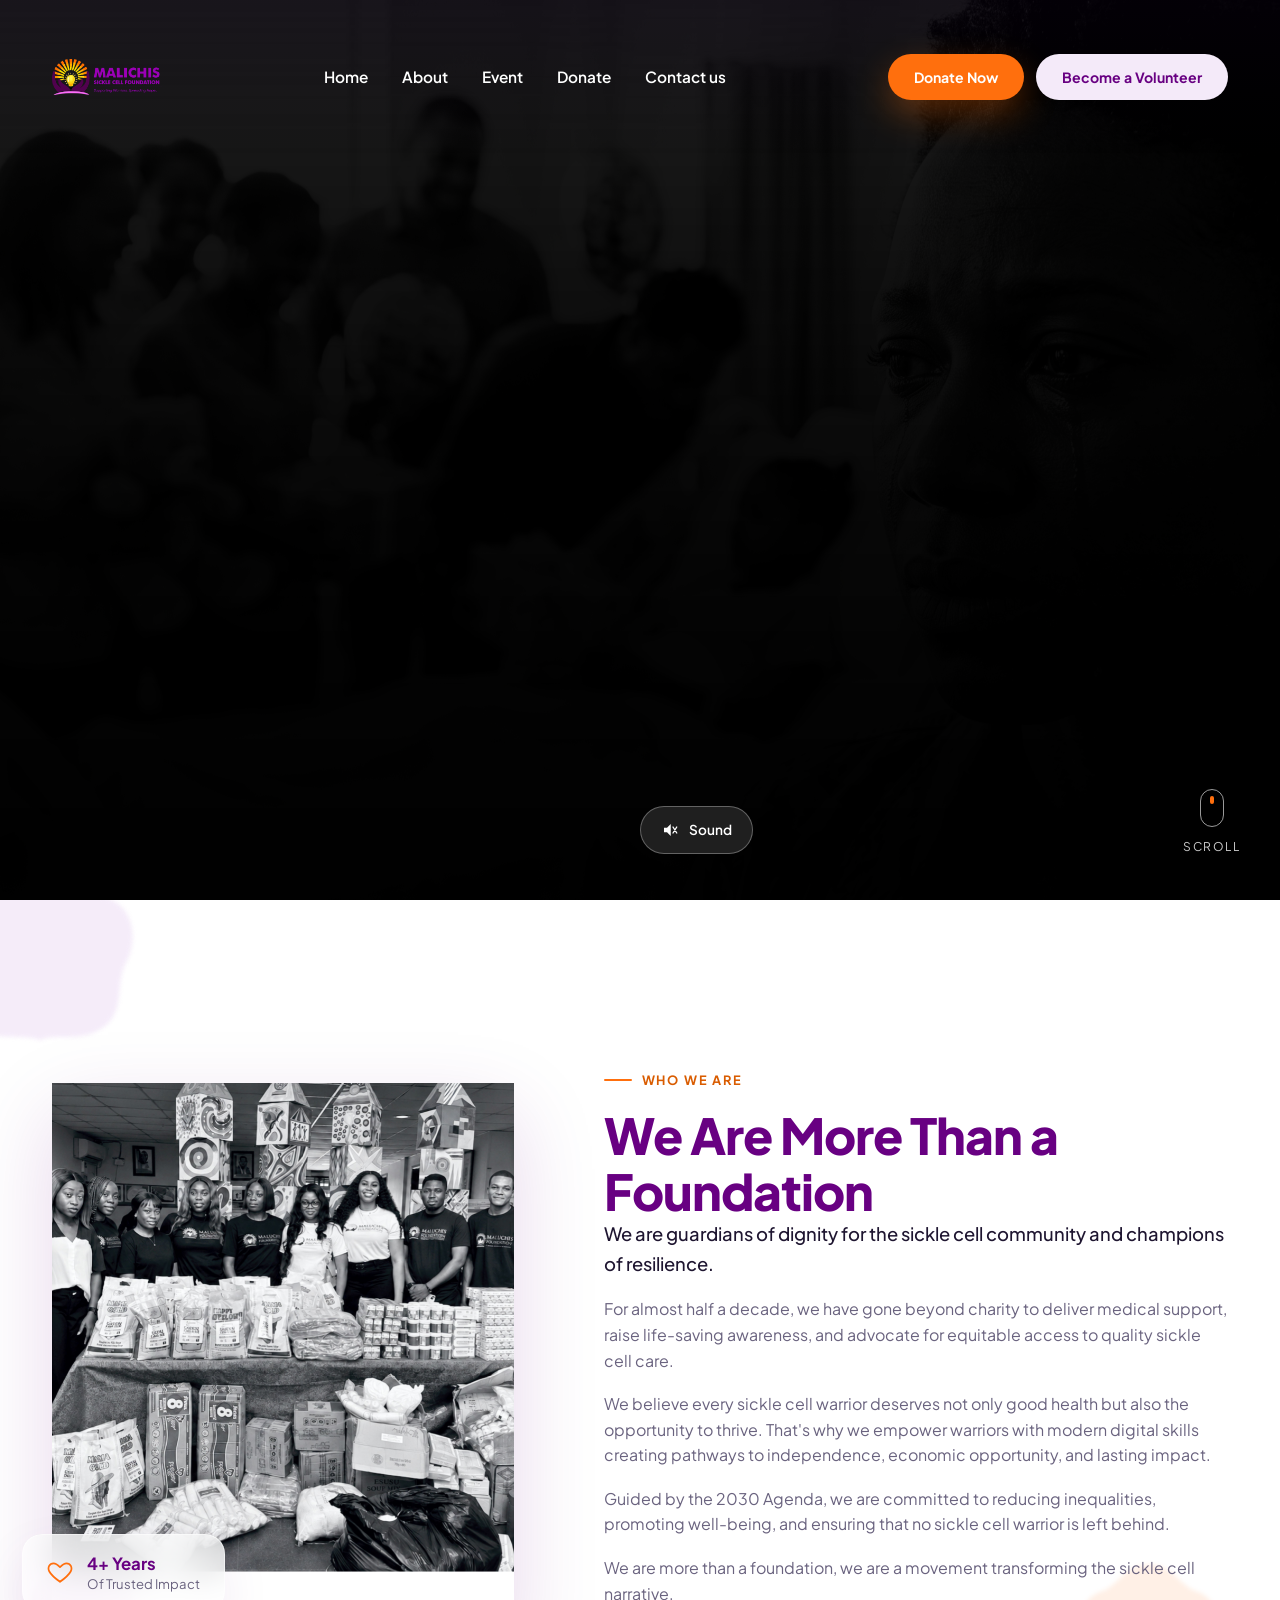
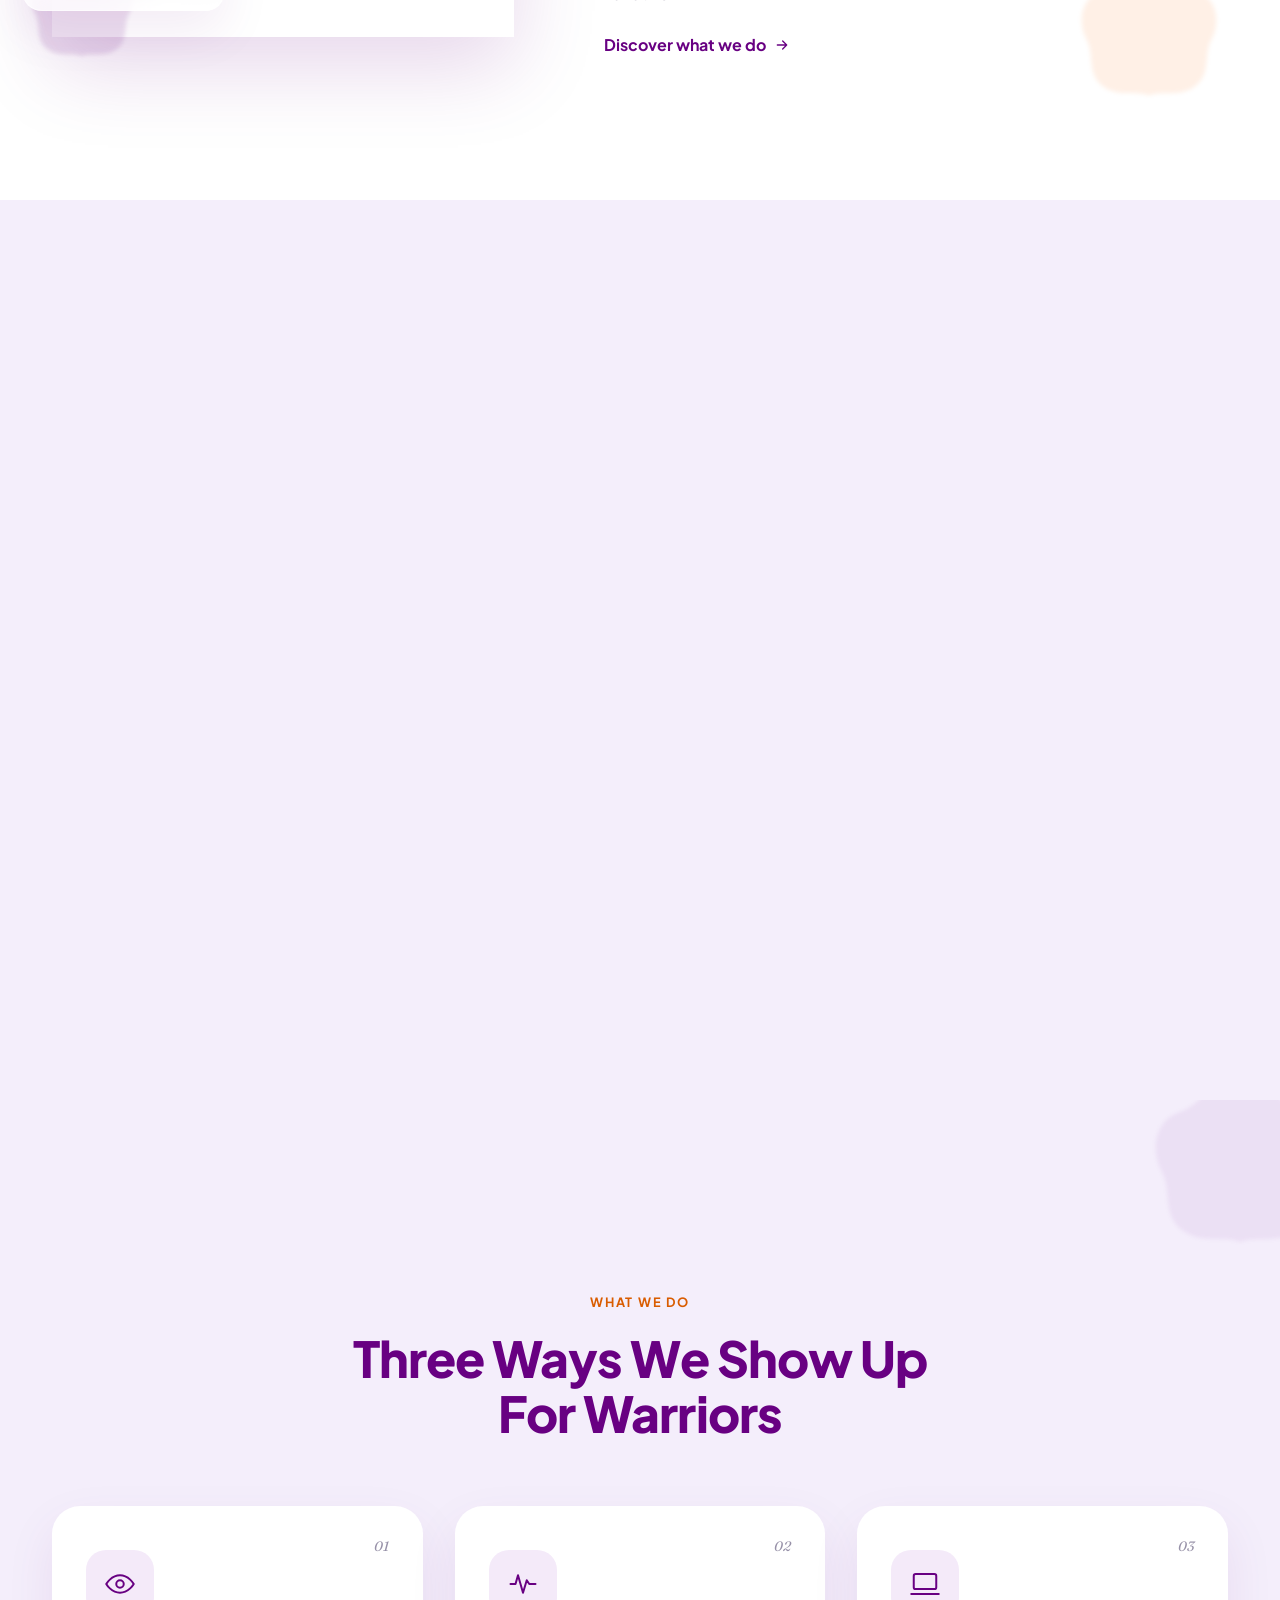
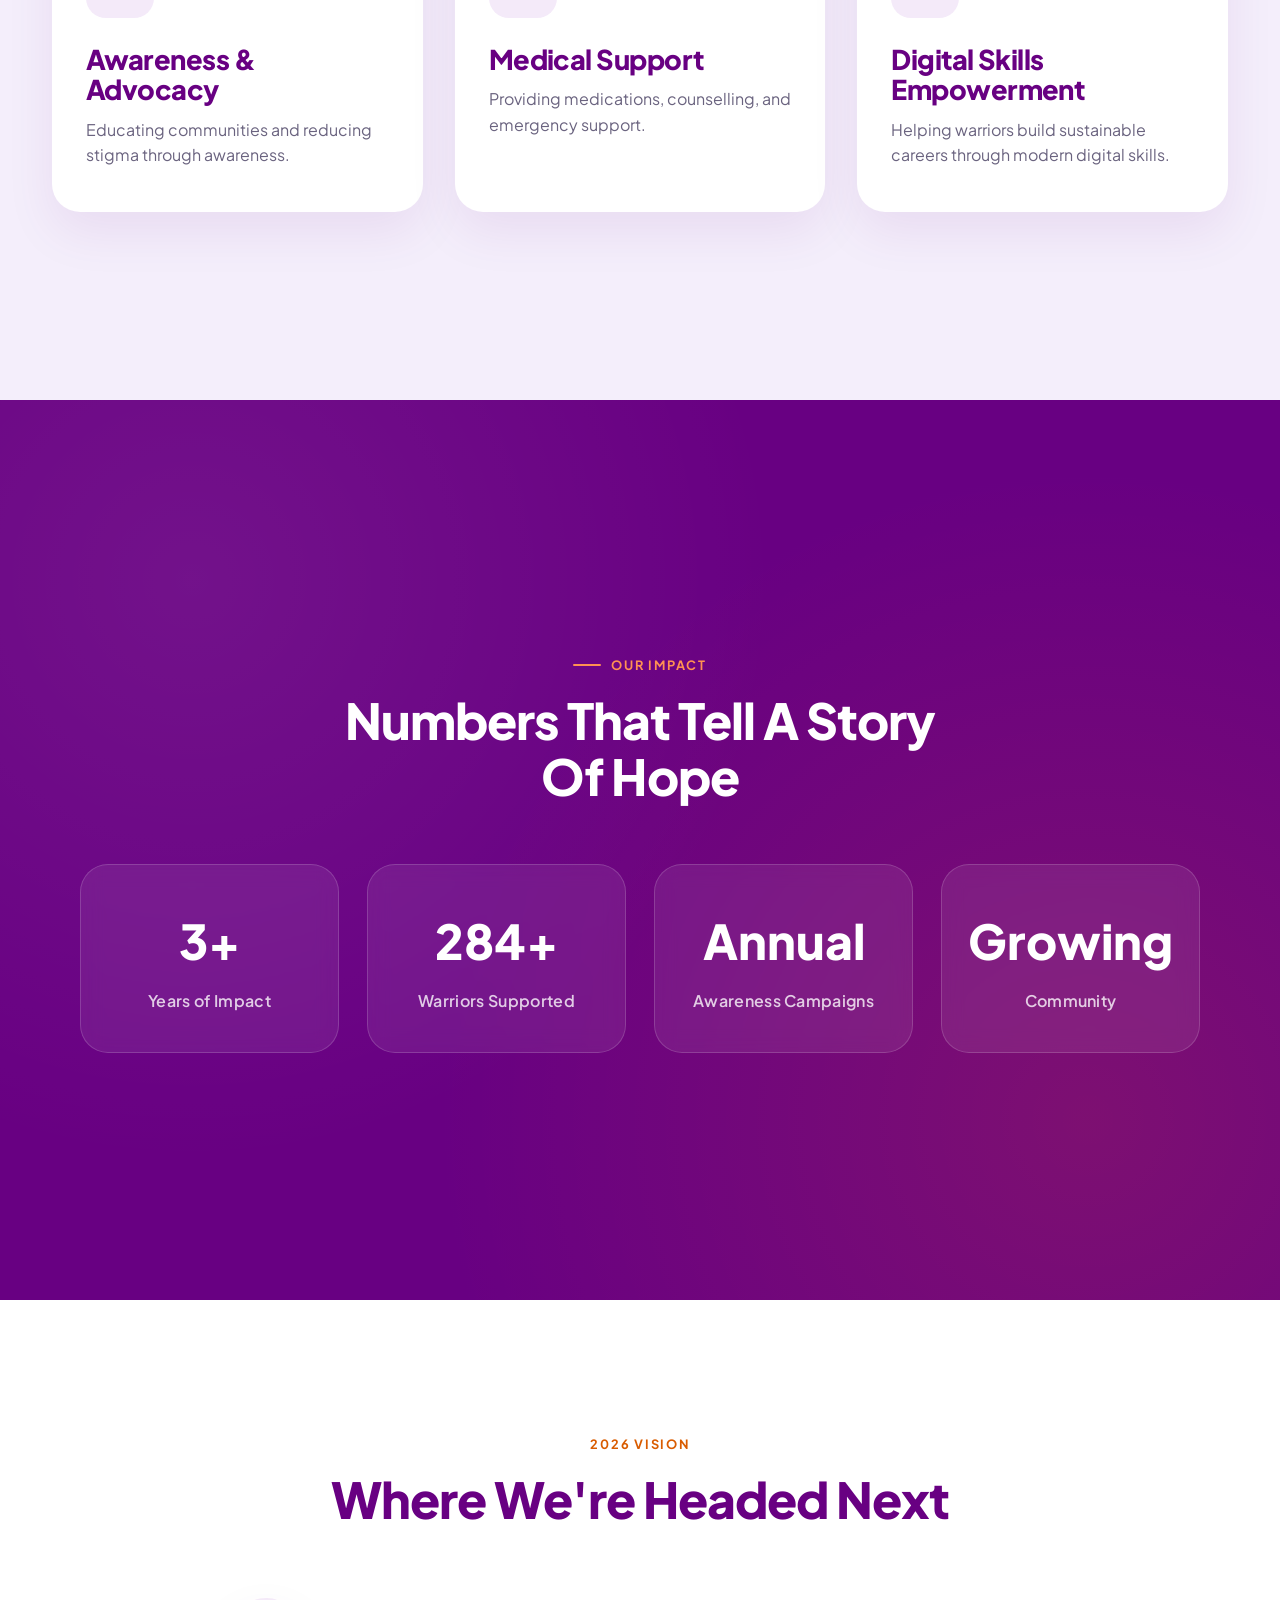
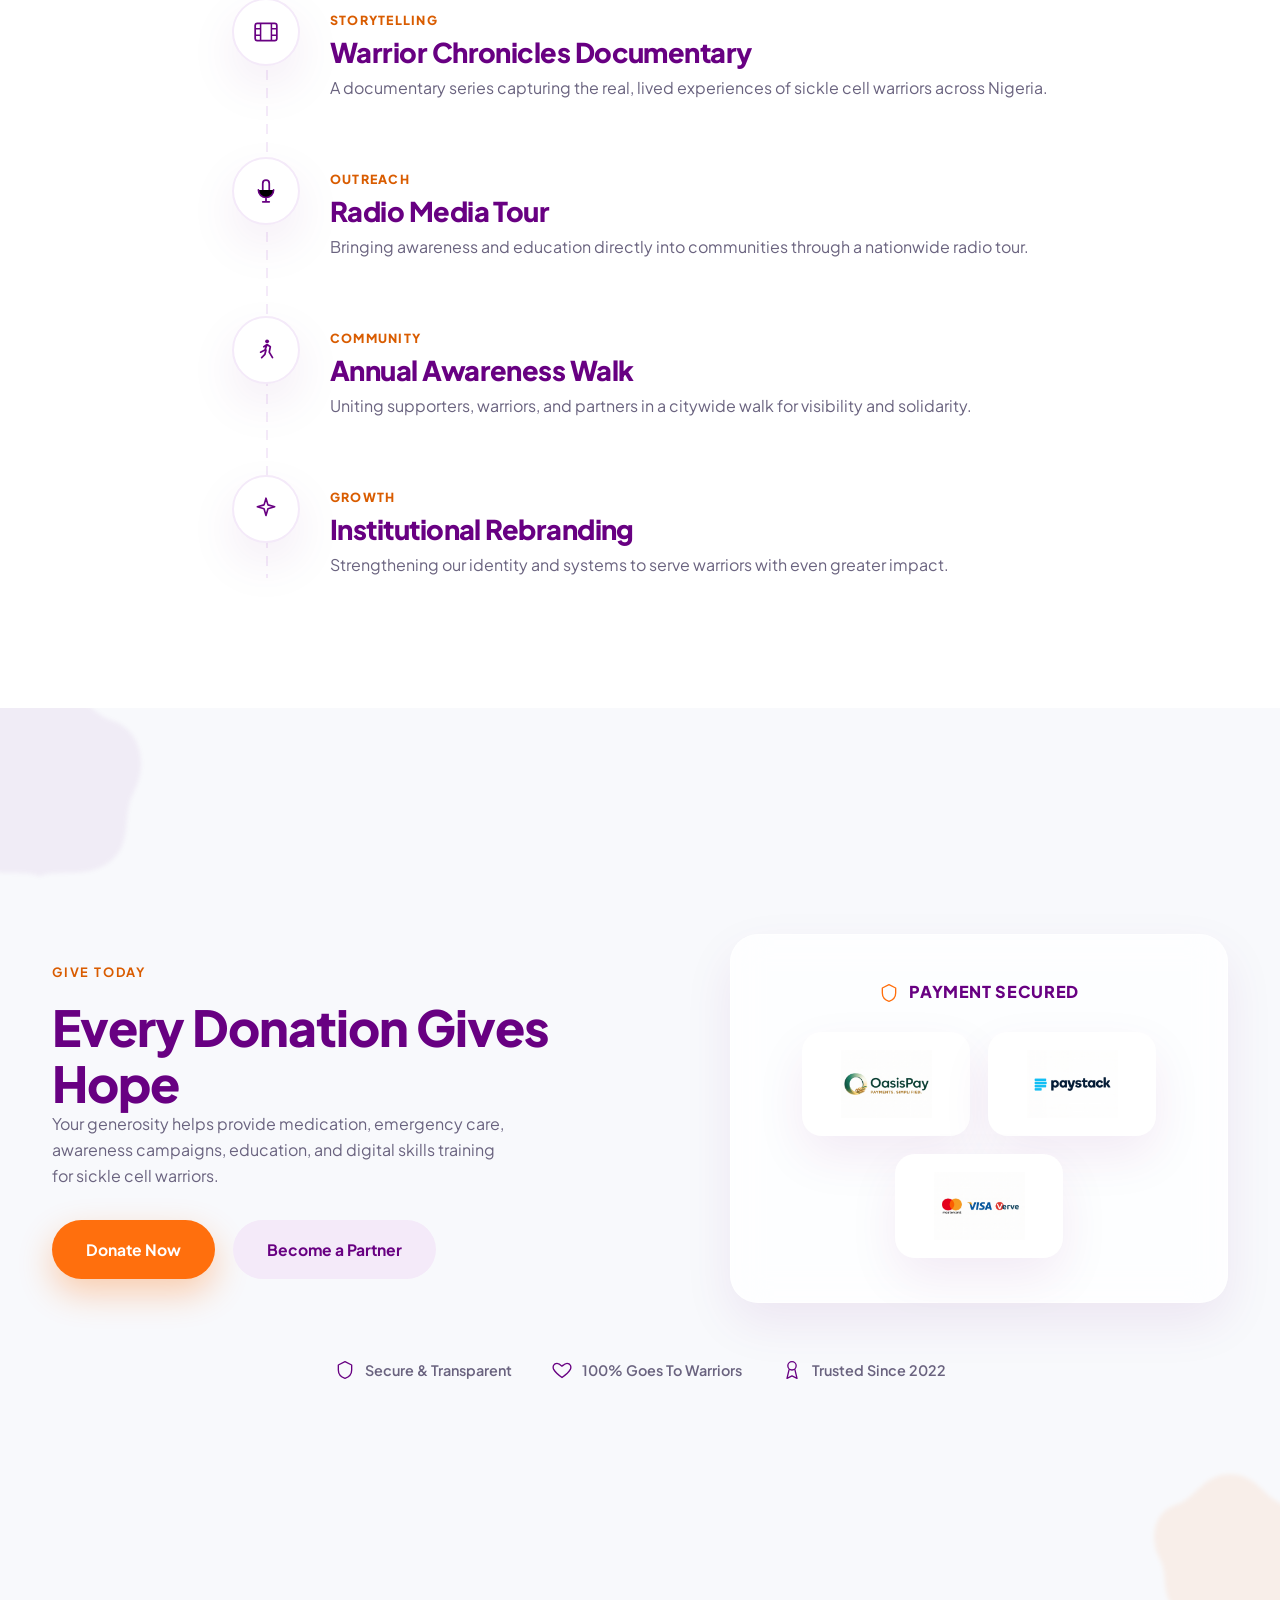
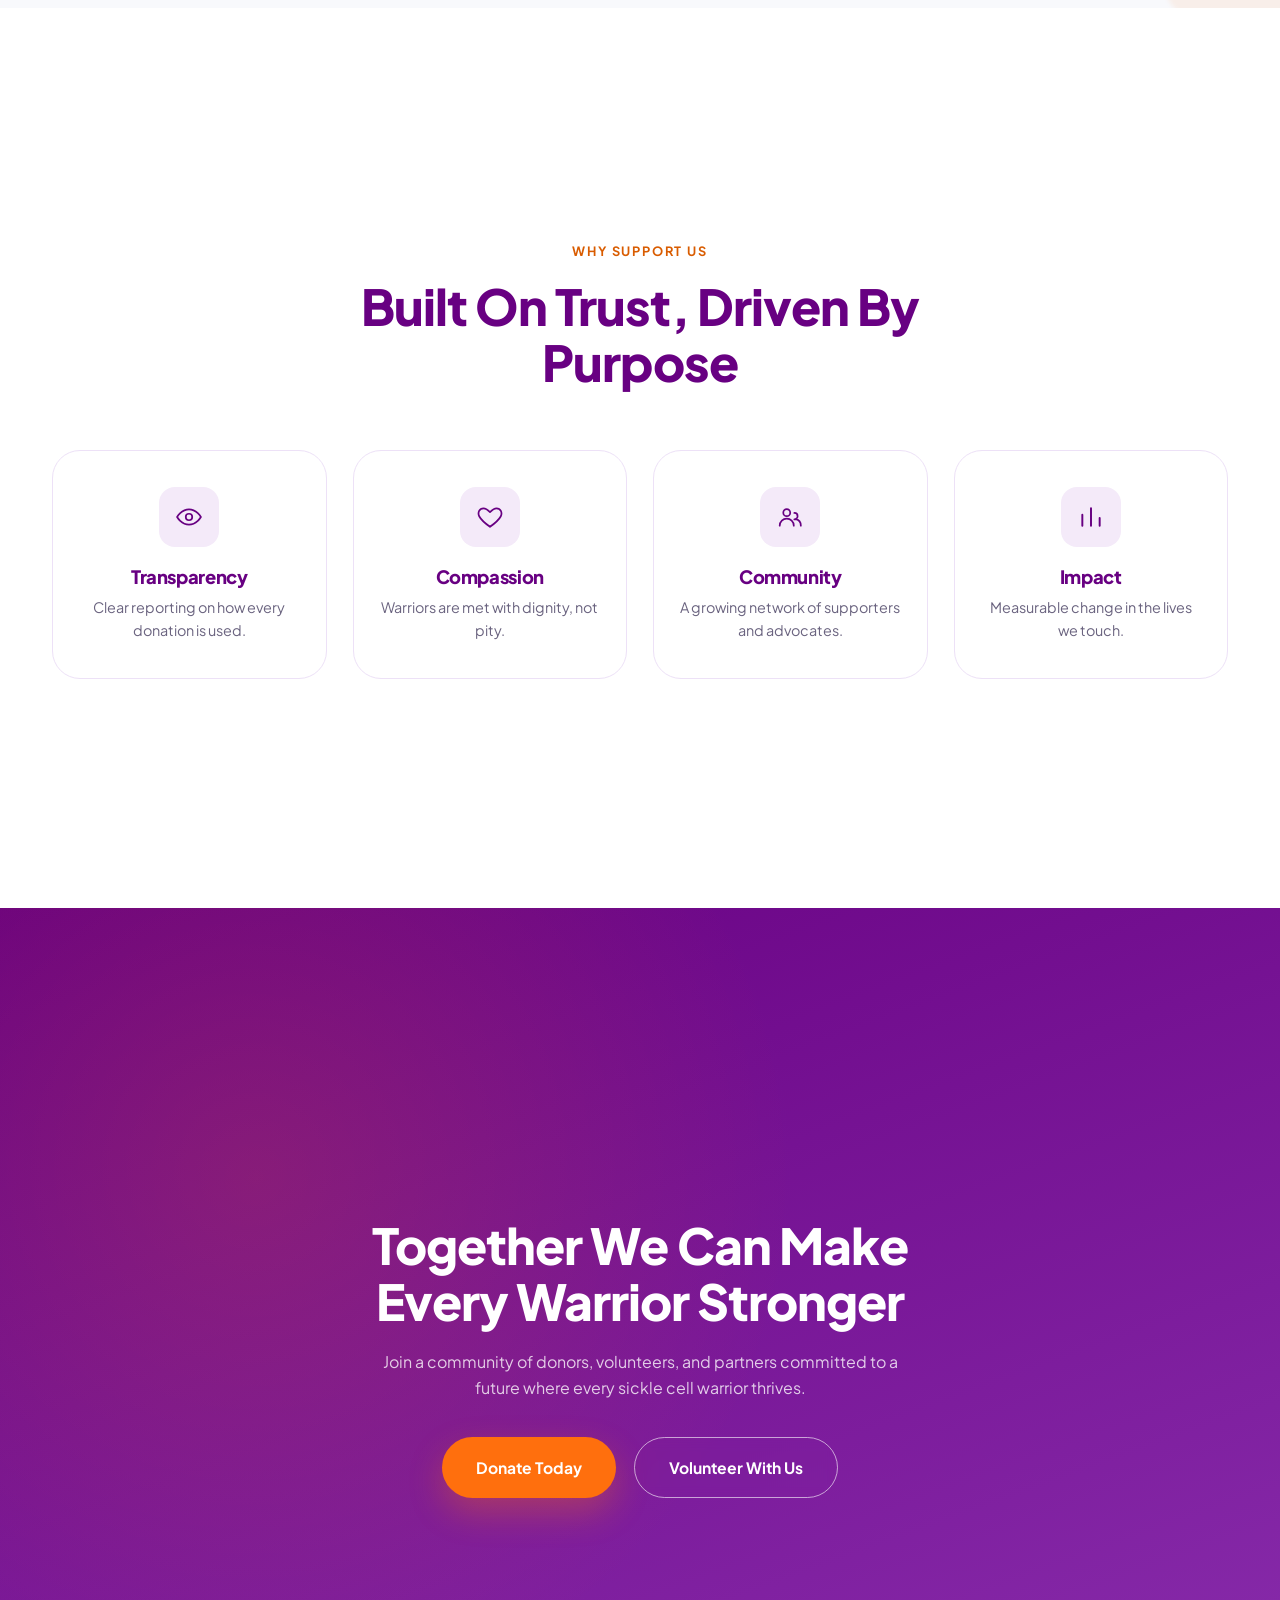
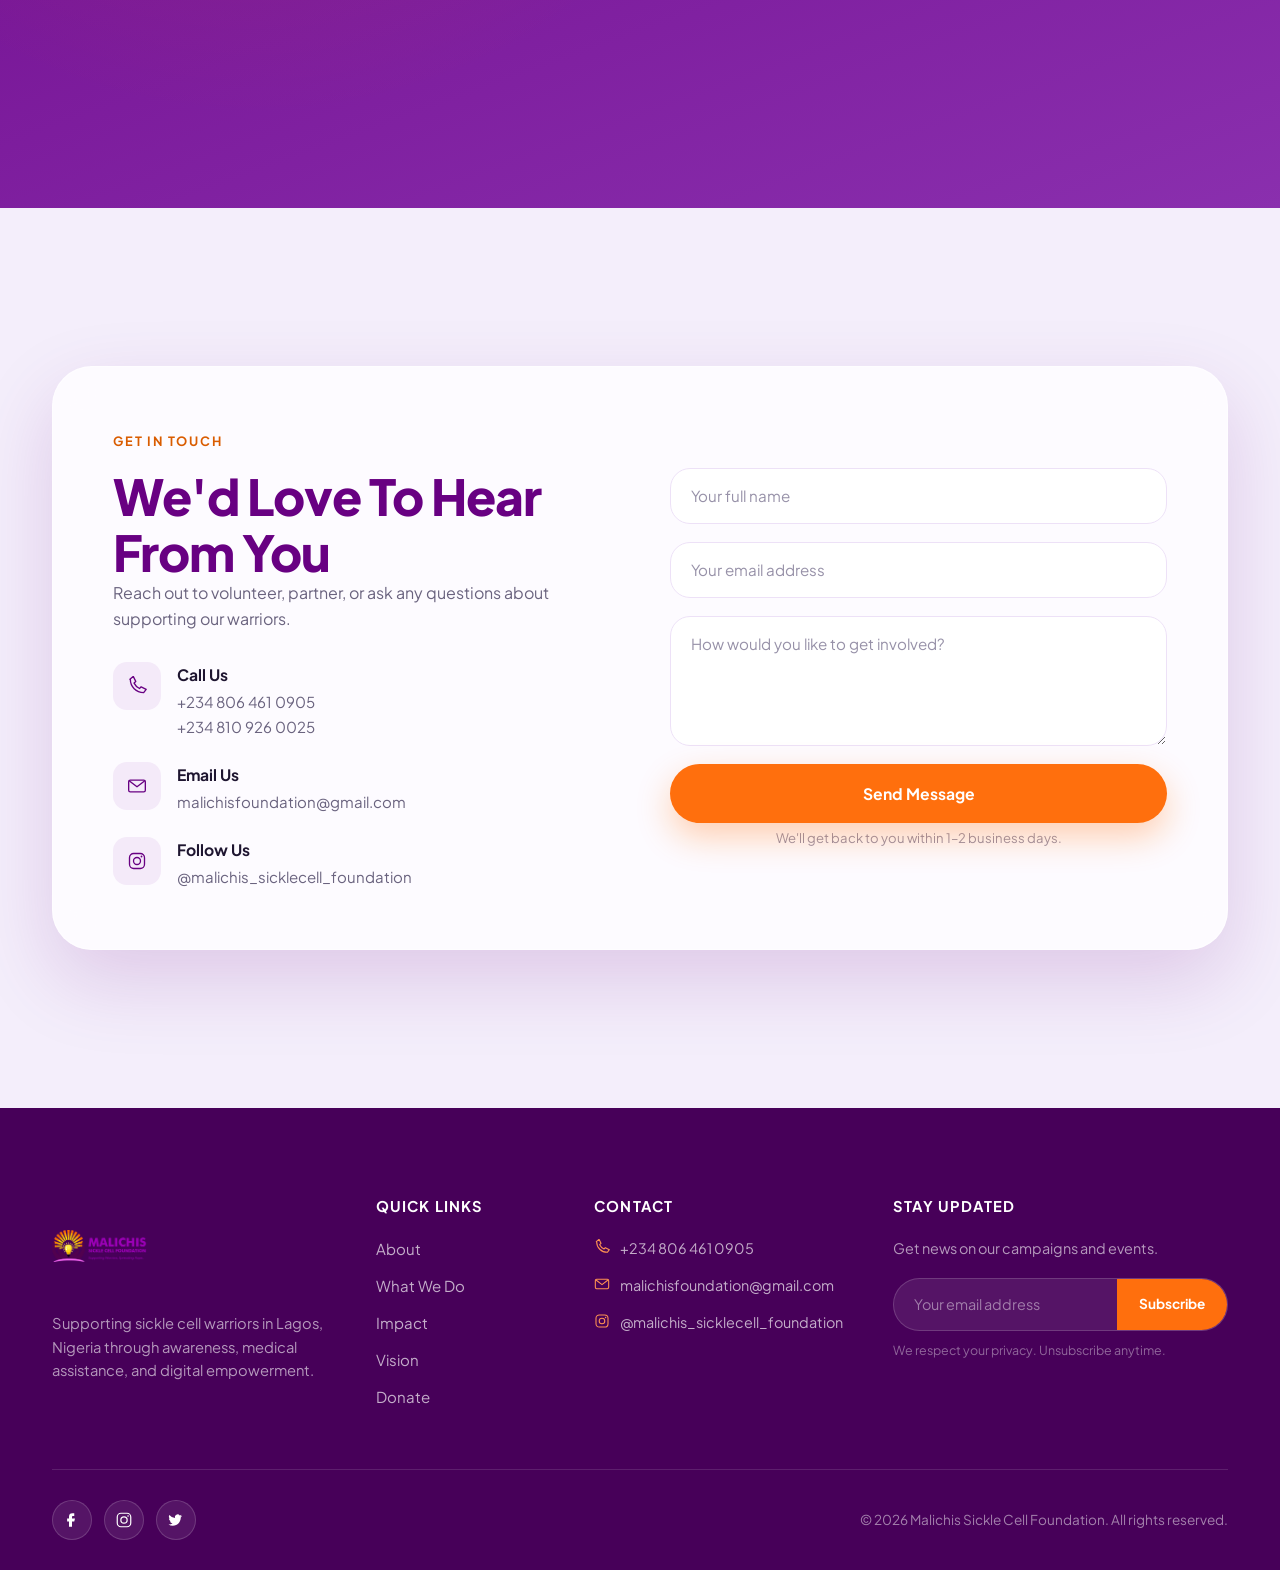
==== commit 52b24878: "Update index.html" ====
--- a/index.html
+++ b/index.html
@@ -89,32 +89,73 @@
      HERO SLIDER
 ============================================ -->
 <section class="hero" id="home" aria-label="Introduction">
-  <div class="hero-video-layer" data-parallax-speed="0.08">
-    <video class="hero-video" id="heroVideo" autoplay muted loop playsinline webkit-playsinline preload="auto" fetchpriority="high" poster="images/malichis.jpeg">
-      <source src="images/hero.mp4" type="video/mp4">
-    </video>
-  </div>
-  <div class="slide-overlay"></div>
-
-  <div class="container hero-content">
-    <p class="eyebrow eyebrow-light">Malichis Sickle Cell Foundation</p>
-    <h1 class="hero-title">
-      <span>Supporting Warriors.</span>
-      <span>Spreading Hope.</span>
-      <span>Inspiring Change.</span>
-    </h1>
-    <p class="hero-body">For almost half a decade, Malichis Sickle Cell Foundation has supported sickle cell warriors through awareness, advocacy, medical assistance, and empowerment.</p>
-    <div class="hero-actions">
-      <a href="donate.html" class="btn btn-primary">Donate Now</a>
-      <a href="about.html" class="btn btn-outline">Learn More</a>
-    </div>
-  </div>
-
-  <button class="sound-toggle sound-toggle-home" id="soundToggle" aria-label="Turn video sound on" aria-pressed="false">
-    <svg width="18" height="18" class="icon-muted"><use href="#icon-mute"/></svg>
-    <svg width="18" height="18" class="icon-unmuted"><use href="#icon-unmute"/></svg>
-    <span class="sound-toggle-label">Sound</span>
-  </button>
+  <div class="hero-slides" id="heroSlides">
+
+    <article class="slide is-active" data-slide="0">
+      <div class="hero-video-layer" data-parallax-speed="0.08">
+        <video class="hero-video" id="heroVideo" autoplay muted loop playsinline webkit-playsinline preload="auto" fetchpriority="high" poster="images/malichis.jpeg">
+          <source src="images/hero.mp4" type="video/mp4">
+        </video>
+      </div>
+      <div class="slide-overlay"></div>
+      <div class="container hero-content">
+        <p class="eyebrow eyebrow-light">Malichis Sickle Cell Foundation</p>
+        <h1 class="hero-title">
+          <span>Supporting Warriors.</span>
+          <span>Spreading Hope.</span>
+          <span>Inspiring Change.</span>
+        </h1>
+        <p class="hero-body">For almost half a decade, Malichis Sickle Cell Foundation has supported sickle cell warriors through awareness, advocacy, medical assistance, and empowerment.</p>
+        <div class="hero-actions">
+          <a href="donate.html" class="btn btn-primary">Donate Now</a>
+          <a href="about.html" class="btn btn-outline">Learn More</a>
+        </div>
+      </div>
+      <button class="sound-toggle sound-toggle-home" id="soundToggle" aria-label="Turn video sound on" aria-pressed="false">
+        <svg width="18" height="18" class="icon-muted"><use href="#icon-mute"/></svg>
+        <svg width="18" height="18" class="icon-unmuted"><use href="#icon-unmute"/></svg>
+        <span class="sound-toggle-label">Sound</span>
+      </button>
+    </article>
+
+    <article class="slide" data-slide="1">
+      <div class="slide-bg" style="background-image:url('images/malichis1.jpeg')" role="img" aria-label="A sickle cell warrior, representing the community Malichis supports"></div>
+      <div class="slide-overlay slide-overlay-alt"></div>
+      <div class="container hero-content">
+        <p class="eyebrow eyebrow-light">Our Promise</p>
+        <h1 class="hero-title"><span>Every Warrior Deserves Hope.</span></h1>
+        <p class="hero-body">Together we provide medication, emergency support, awareness campaigns, and opportunities that transform lives.</p>
+        <div class="hero-actions">
+          <a href="donate.html" class="btn btn-primary">Support Our Mission</a>
+          <a href="index.html#contact" class="btn btn-outline">Become a Volunteer</a>
+        </div>
+      </div>
+    </article>
+
+    <article class="slide" data-slide="2">
+      <div class="slide-bg" style="background-image:url('images/malichis3.jpeg')" role="img" aria-label="A sickle cell warrior standing strong, representing collective strength"></div>
+      <div class="slide-overlay slide-overlay-deep"></div>
+      <div class="container hero-content">
+        <p class="eyebrow eyebrow-light">Join The Movement</p>
+        <h1 class="hero-title"><span>Together We Can Make Every Warrior Stronger.</span></h1>
+        <p class="hero-body">Join us in creating a future where every sickle cell warrior has access to quality healthcare, dignity, and opportunity.</p>
+        <div class="hero-actions">
+          <a href="donate.html" class="btn btn-primary">Donate Today</a>
+          <a href="index.html#contact" class="btn btn-outline">Partner With Us</a>
+        </div>
+      </div>
+    </article>
+
+  </div>
+
+  <button class="hero-arrow hero-arrow-prev" id="heroPrev" aria-label="Previous slide"><svg width="20" height="20"><use href="#icon-arrow" transform="rotate(180 10 10)"/></svg></button>
+  <button class="hero-arrow hero-arrow-next" id="heroNext" aria-label="Next slide"><svg width="20" height="20"><use href="#icon-arrow"/></svg></button>
+
+  <div class="hero-dots" id="heroDots" role="tablist" aria-label="Slide navigation">
+    <button class="dot is-active" data-goto="0" role="tab" aria-selected="true" aria-label="Go to slide 1"></button>
+    <button class="dot" data-goto="1" role="tab" aria-selected="false" aria-label="Go to slide 2"></button>
+    <button class="dot" data-goto="2" role="tab" aria-selected="false" aria-label="Go to slide 3"></button>
+  </div>
 
   <a href="#about" class="scroll-indicator" aria-label="Scroll to About section">
     <span class="scroll-mouse"><span class="scroll-dot"></span></span>
--- a/style.css
+++ b/style.css
@@ -184,6 +184,7 @@
   top: 0; left: 0; right: 0;
   z-index: 500;
   padding: 22px 0;
+  background: linear-gradient(180deg, rgba(10,0,20,0.32) 0%, rgba(10,0,20,0.08) 65%, rgba(10,0,20,0) 100%);
   transition: padding 0.4s var(--ease), background 0.4s var(--ease), box-shadow 0.4s var(--ease);
 }
 .nav-inner {
@@ -307,9 +308,8 @@
     font-weight: 700;
     letter-spacing: -0.01em;
     padding: 12px 0;
-    opacity: 0;
-    transform: translateX(28px);
-    transition: opacity 0.5s var(--ease), transform 0.5s var(--ease), color 0.3s;
+    opacity: 1;
+    transition: color 0.3s;
   }
   .nav-menu a::before {
     counter-increment: navcount;
@@ -323,12 +323,16 @@
     opacity: 0.85;
   }
   .nav-menu a::after { display: none; }
-  .nav-menu.open a { opacity: 1; transform: translateX(0); }
-  .nav-menu.open a:nth-of-type(1) { transition-delay: 0.08s; }
-  .nav-menu.open a:nth-of-type(2) { transition-delay: 0.14s; }
-  .nav-menu.open a:nth-of-type(3) { transition-delay: 0.20s; }
-  .nav-menu.open a:nth-of-type(4) { transition-delay: 0.26s; }
-  .nav-menu.open a:nth-of-type(5) { transition-delay: 0.32s; }
+  @keyframes navLinkIn {
+    from { opacity: 0; transform: translateX(28px); }
+    to { opacity: 1; transform: translateX(0); }
+  }
+  .nav-menu.open a { animation: navLinkIn 0.45s var(--ease) both; }
+  .nav-menu.open a:nth-of-type(1) { animation-delay: 0.08s; }
+  .nav-menu.open a:nth-of-type(2) { animation-delay: 0.14s; }
+  .nav-menu.open a:nth-of-type(3) { animation-delay: 0.20s; }
+  .nav-menu.open a:nth-of-type(4) { animation-delay: 0.26s; }
+  .nav-menu.open a:nth-of-type(5) { animation-delay: 0.32s; }
   .nav-menu a:hover, .nav.scrolled .nav-menu a:hover, .nav.nav-solid .nav-menu a:hover { color: var(--orange-light); }
 
   .nav-cta { display: none; }
@@ -511,6 +515,7 @@
   overflow: hidden;
   box-shadow: var(--shadow-lift);
   aspect-ratio: 5/6;
+  min-height: 260px;
 }
 .about-media-frame img { width: 100%; height: 100%; object-fit: cover; transform: scale(1.08) translate3d(0, var(--parallax-y, 0px), 0); will-change: transform; }
 .about-media-badge {
@@ -575,6 +580,7 @@
   overflow: hidden;
   box-shadow: var(--shadow-soft);
   aspect-ratio: 4/5;
+  min-height: 140px;
   will-change: transform;
 }
 .mg-item img { width: 100%; height: 100%; object-fit: cover; display: block; transition: transform 0.6s var(--ease); }
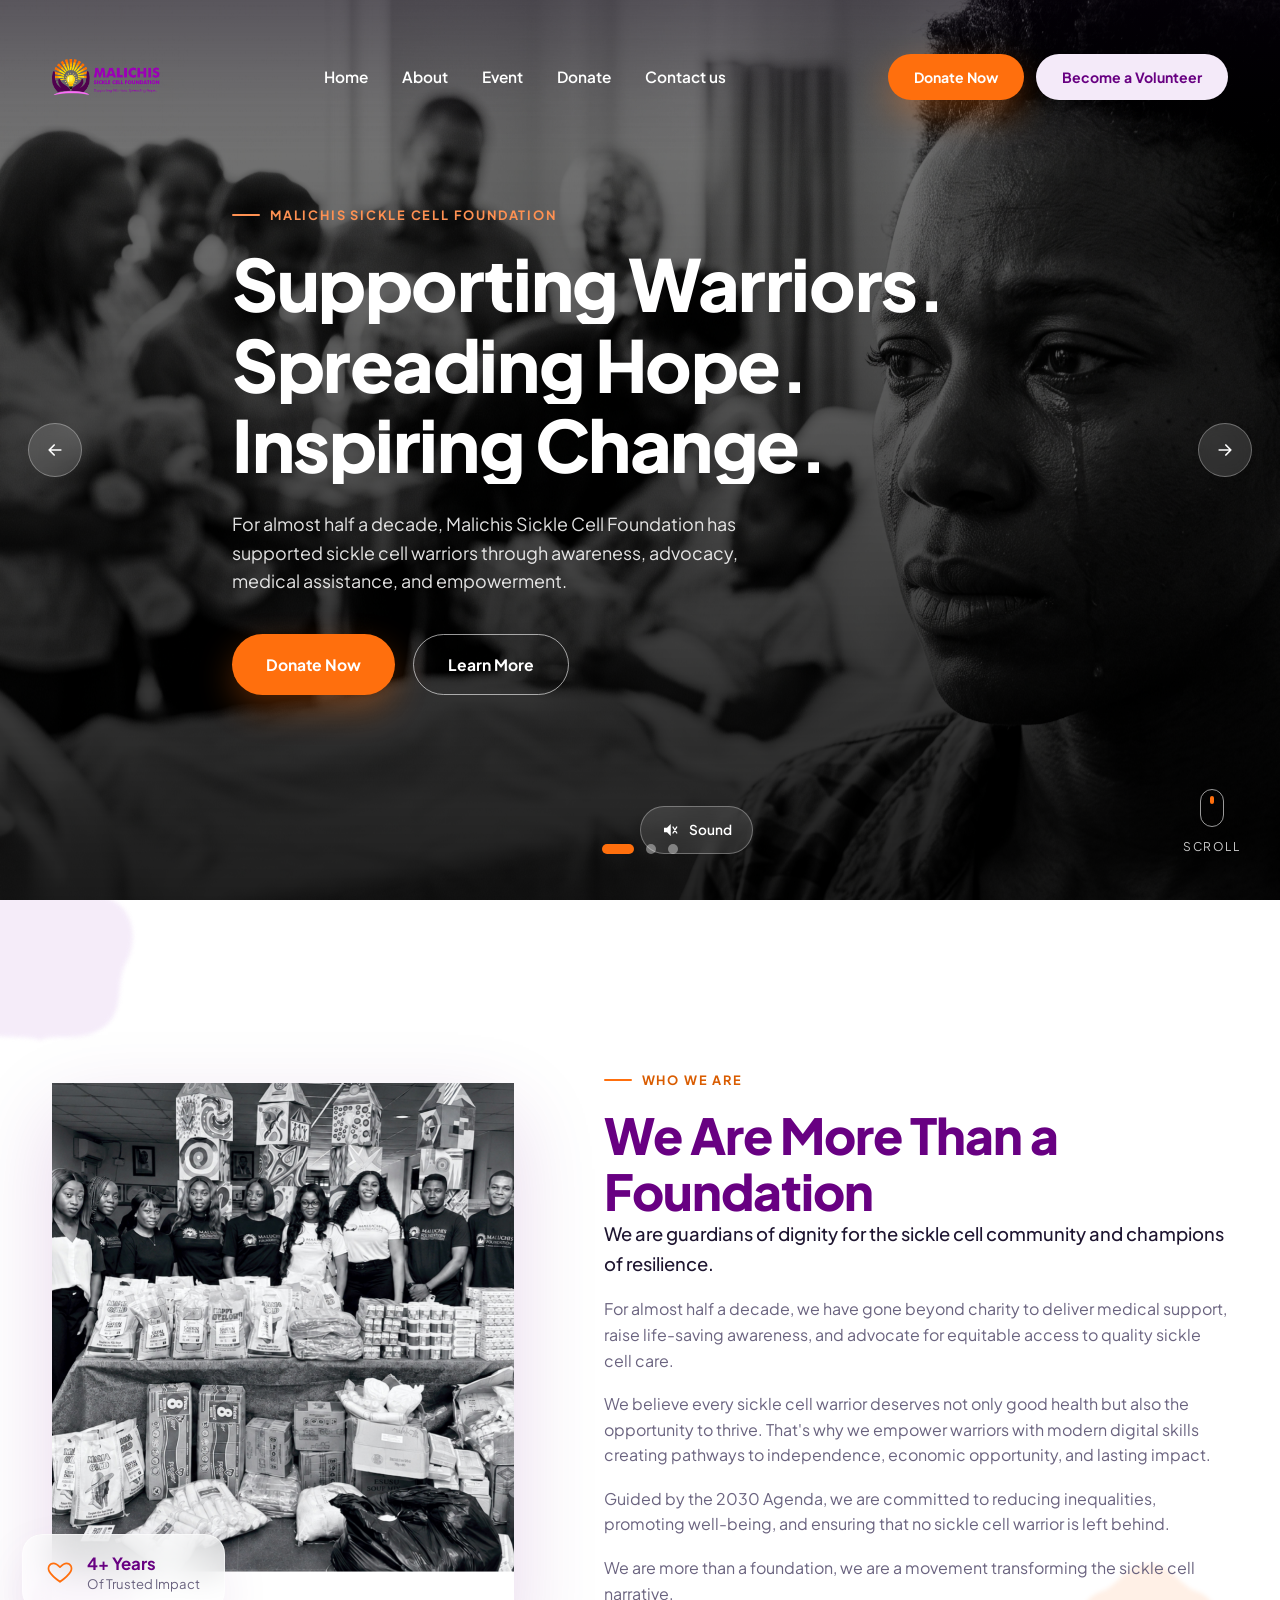
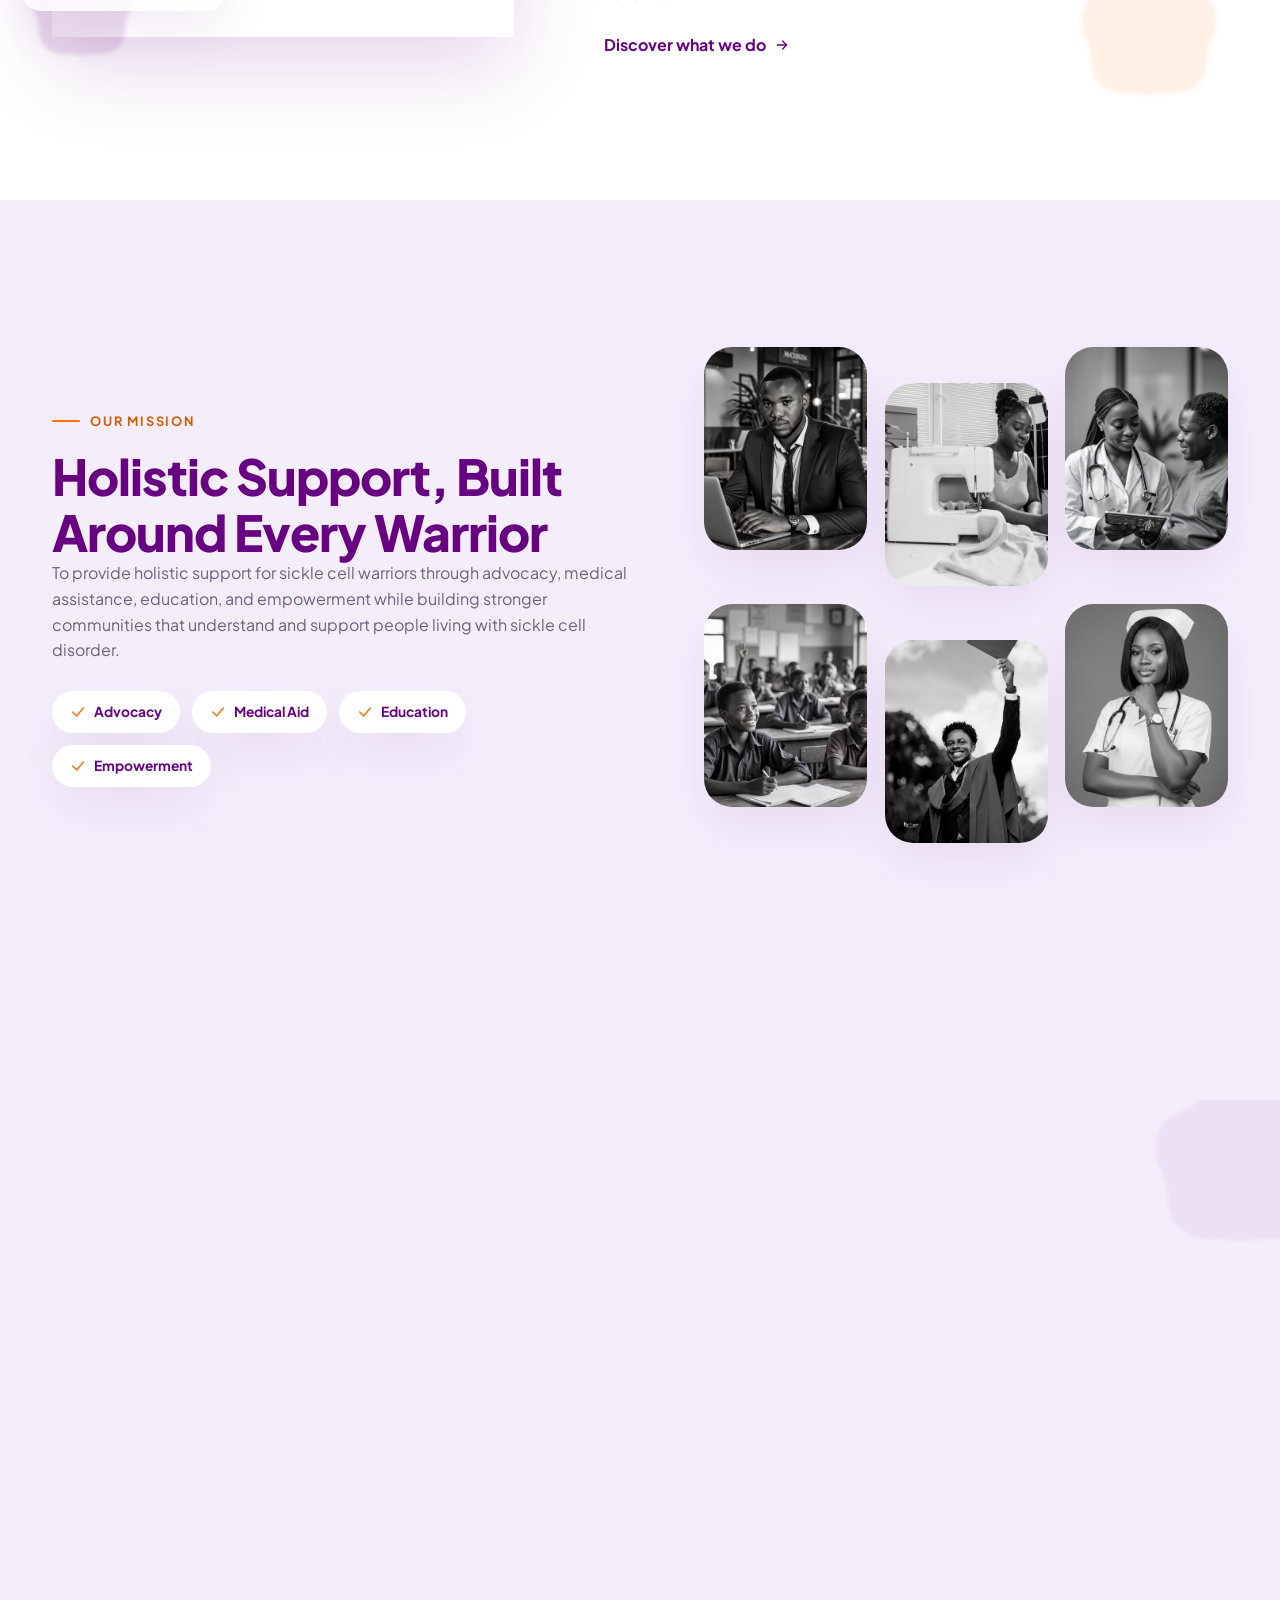
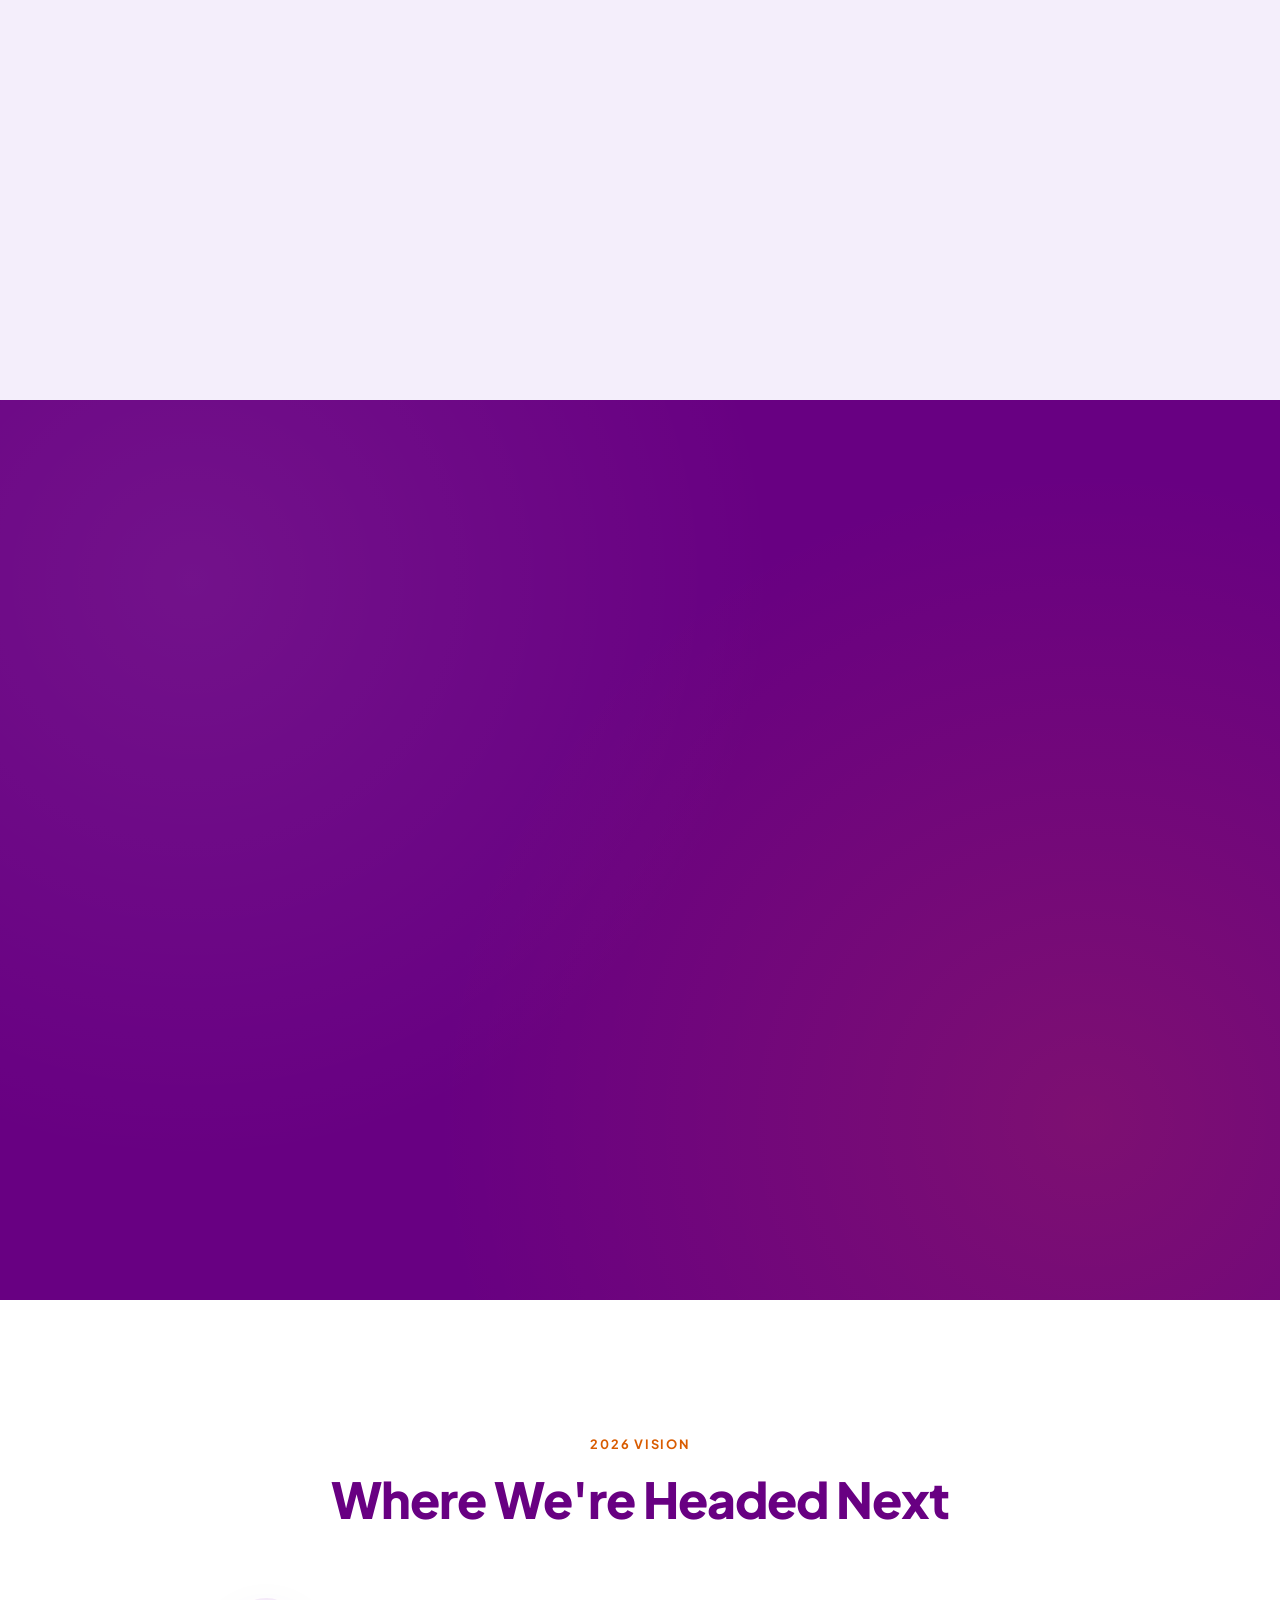
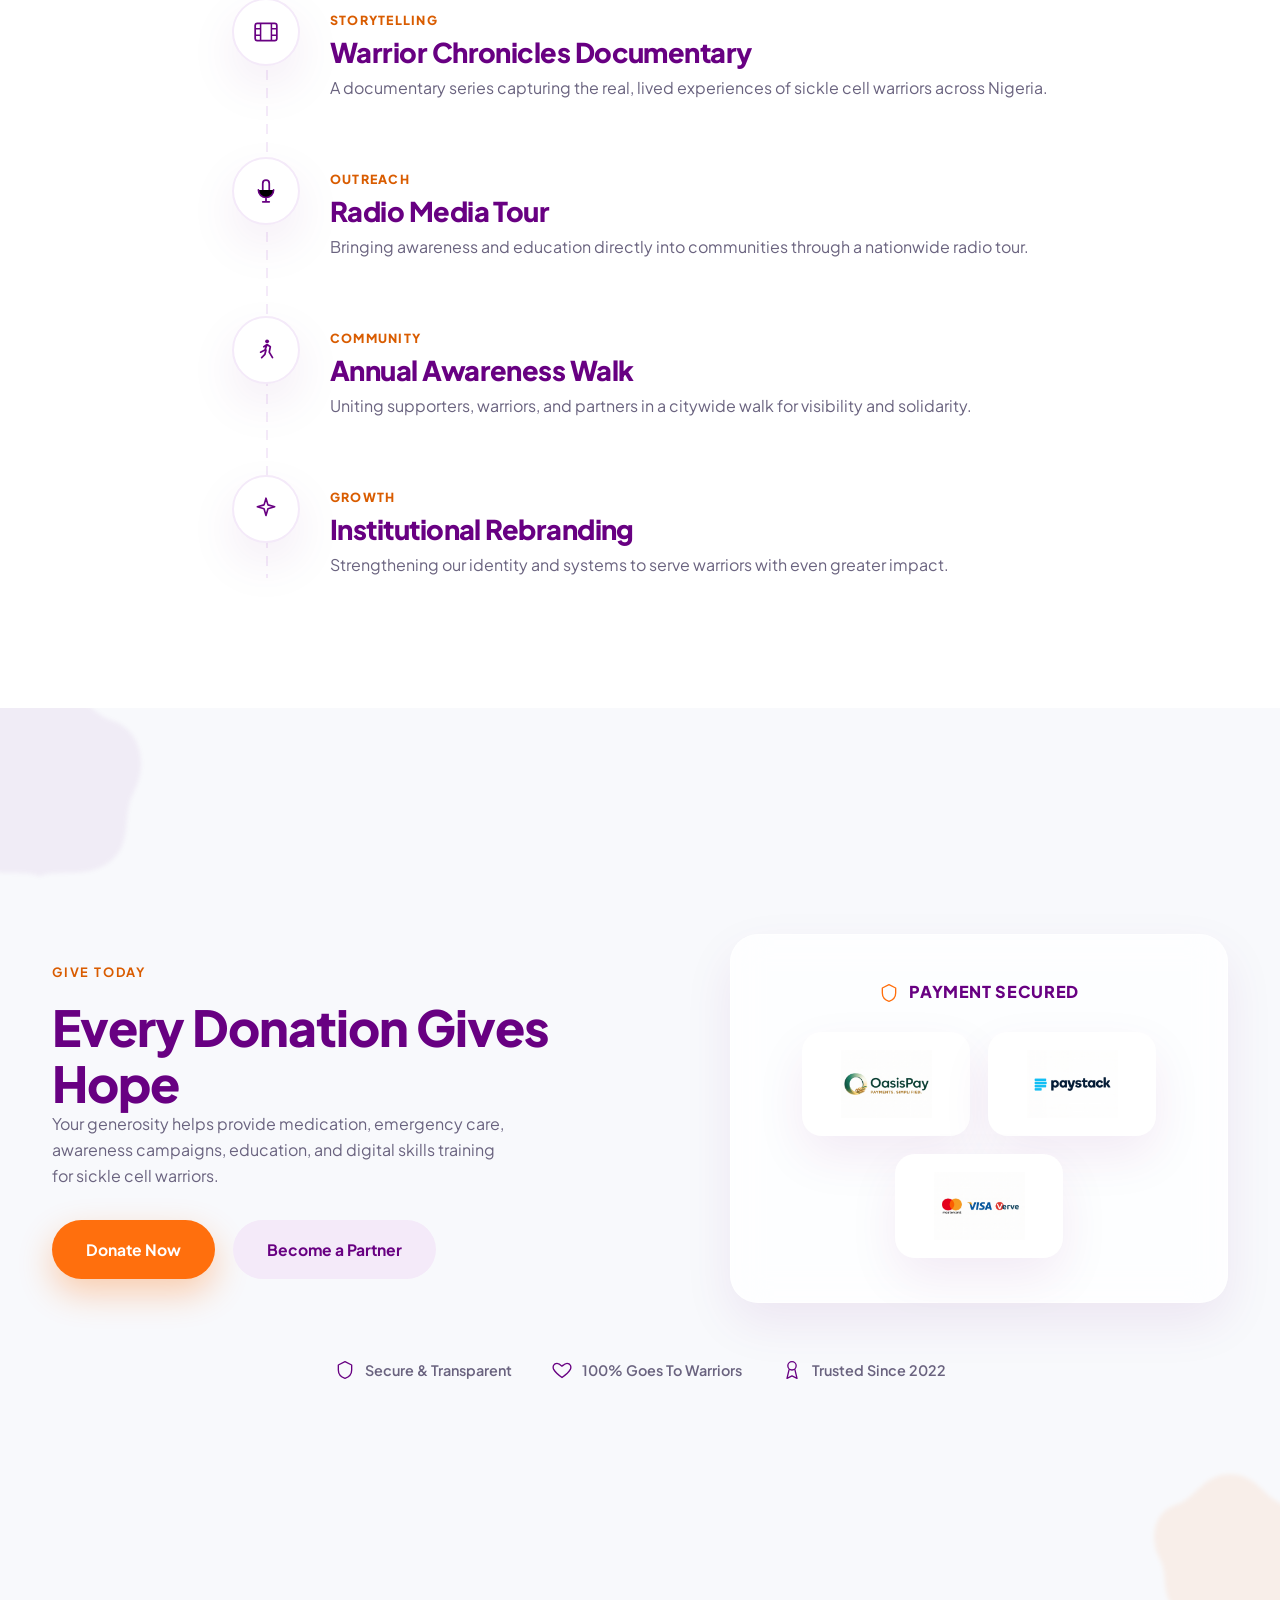
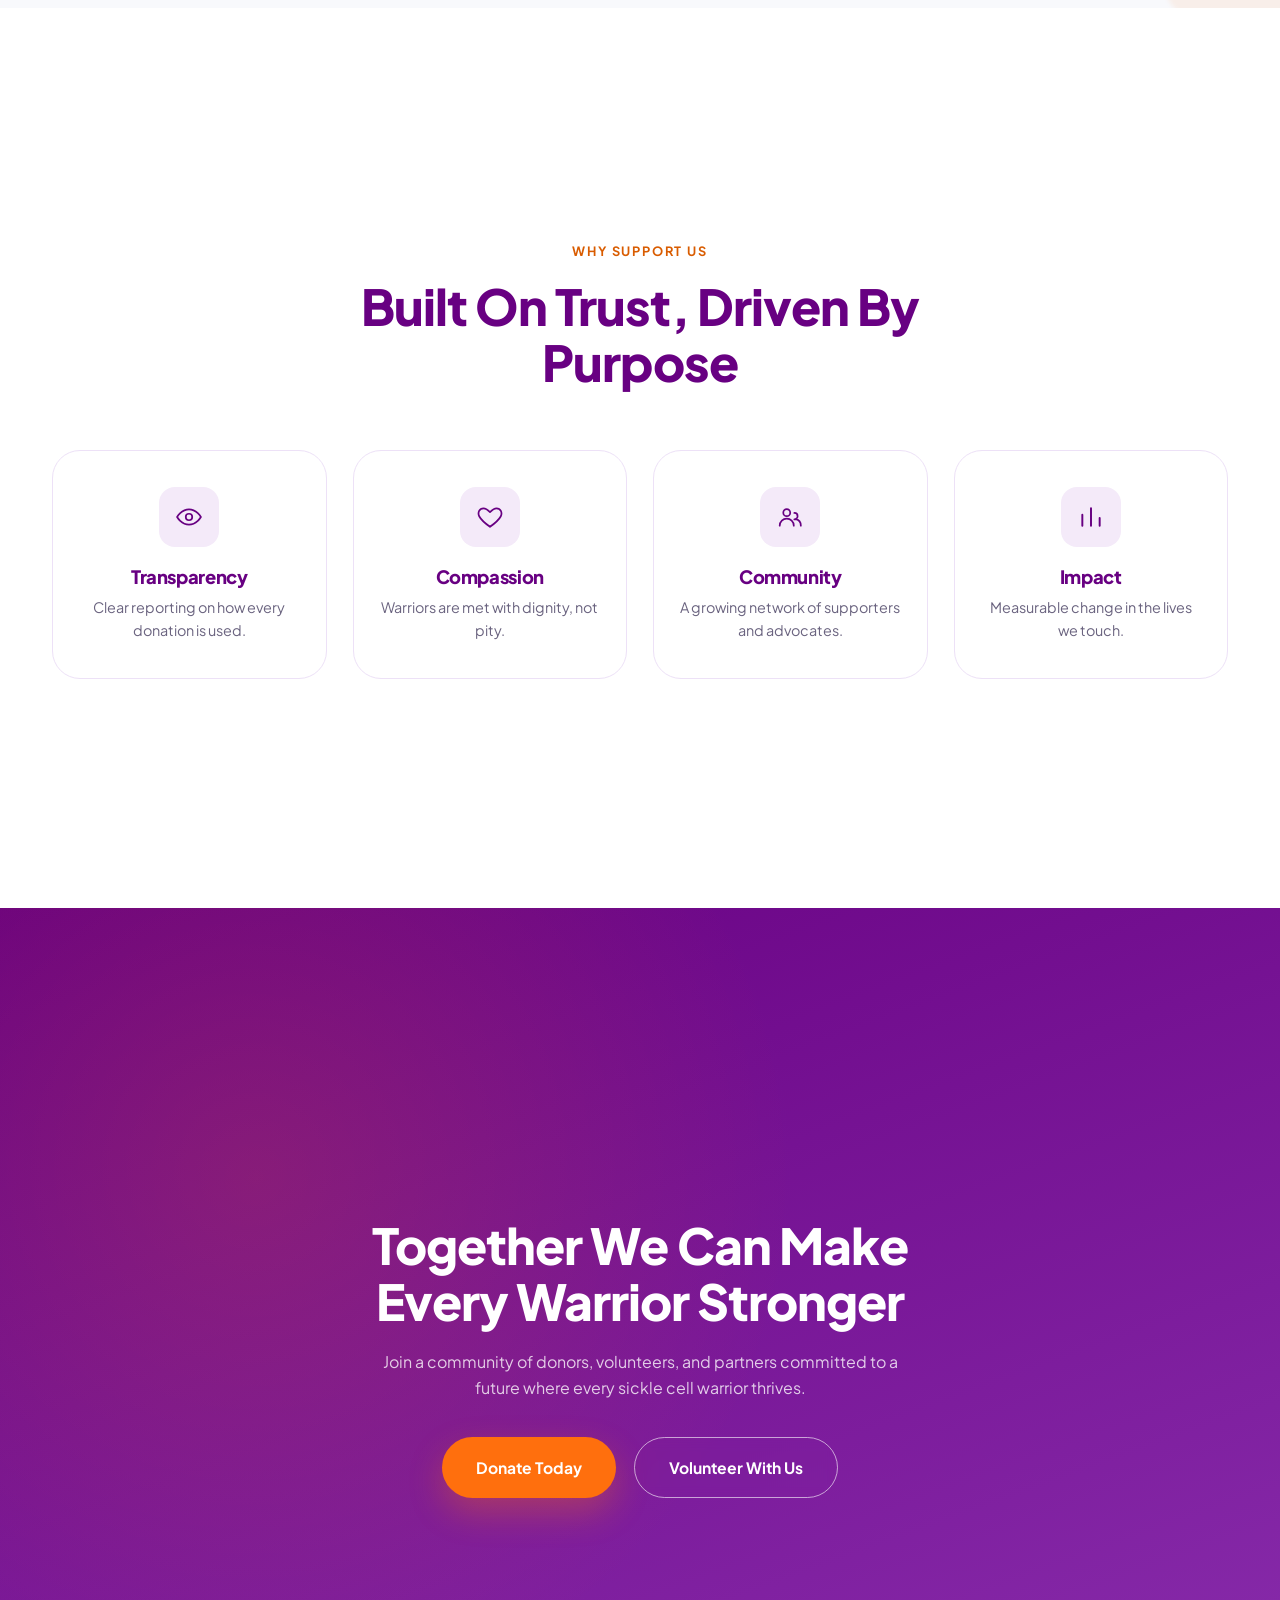
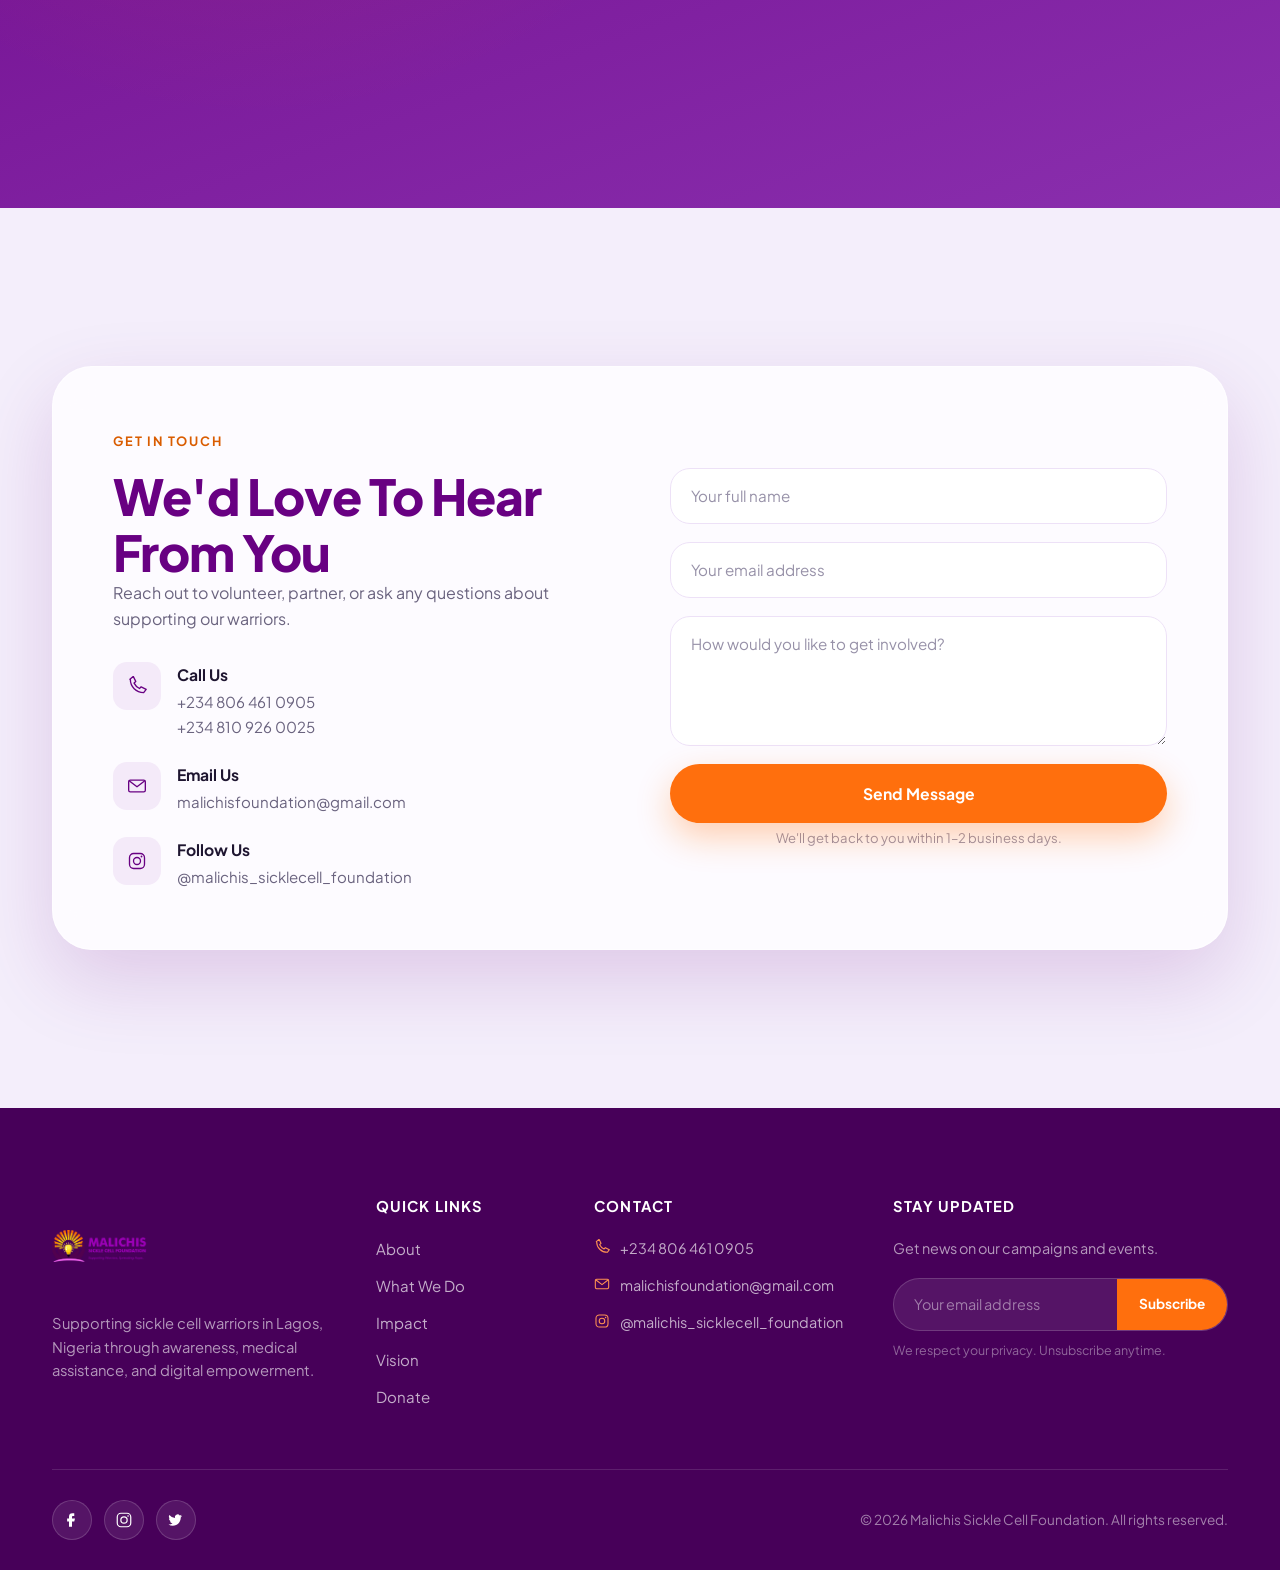
==== commit 9007e1cf: "Update contact links to use contact.html" ====
--- a/index.html
+++ b/index.html
@@ -67,12 +67,12 @@
       <a href="about.html">About</a>
       <a href="#vision">Event</a>
       <a href="donate.html">Donate</a>
-      <a href="#contact">Contact us</a>
+      <a href="contact.html">Contact us</a>
     </nav>
 
     <div class="nav-cta">
       <a href="donate.html" class="btn btn-primary btn-sm">Donate Now</a>
-      <a href="#contact" class="btn btn-ghost-purple btn-sm">Become a Volunteer</a>
+      <a href="contact.html" class="btn btn-ghost-purple btn-sm">Become a Volunteer</a>
     </div>
 
     <button class="nav-toggle" id="navToggle" aria-label="Open menu" aria-expanded="false" aria-controls="navMenu">
@@ -127,7 +127,7 @@
         <p class="hero-body">Together we provide medication, emergency support, awareness campaigns, and opportunities that transform lives.</p>
         <div class="hero-actions">
           <a href="donate.html" class="btn btn-primary">Support Our Mission</a>
-          <a href="index.html#contact" class="btn btn-outline">Become a Volunteer</a>
+          <a href="contact.html" class="btn btn-outline">Become a Volunteer</a>
         </div>
       </div>
     </article>
@@ -141,7 +141,7 @@
         <p class="hero-body">Join us in creating a future where every sickle cell warrior has access to quality healthcare, dignity, and opportunity.</p>
         <div class="hero-actions">
           <a href="donate.html" class="btn btn-primary">Donate Today</a>
-          <a href="index.html#contact" class="btn btn-outline">Partner With Us</a>
+          <a href="contact.html" class="btn btn-outline">Partner With Us</a>
         </div>
       </div>
     </article>
@@ -352,8 +352,8 @@
         <h2>Every Donation Gives Hope</h2>
         <p>Your generosity helps provide medication, emergency care, awareness campaigns, education, and digital skills training for sickle cell warriors.</p>
         <div class="donate-actions">
-          <a href="#contact" class="btn btn-primary">Donate Now</a>
-          <a href="#contact" class="btn btn-ghost-purple">Become a Partner</a>
+          <a href="donate.html" class="btn btn-primary">Donate Now</a>
+          <a href="contact.html" class="btn btn-ghost-purple">Become a Partner</a>
         </div>
       </div>
 
@@ -419,7 +419,7 @@
     <p>Join a community of donors, volunteers, and partners committed to a future where every sickle cell warrior thrives.</p>
     <div class="cta-actions">
       <a href="donate.html" class="btn btn-primary">Donate Today</a>
-      <a href="#contact" class="btn btn-outline">Volunteer With Us</a>
+      <a href="contact.html" class="btn btn-outline">Volunteer With Us</a>
     </div>
   </div>
 </section>
--- a/style.css
+++ b/style.css
@@ -352,6 +352,14 @@
    HERO VIDEO
 ============================================ */
 .hero { position: relative; height: 100vh; height: 100svh; min-height: 560px; overflow: hidden; background: #000; }
+.hero-slides { position: relative; width: 100%; height: 100%; }
+.slide {
+  position: absolute; inset: 0;
+  opacity: 0;
+  visibility: hidden;
+  transition: opacity 1.2s ease, visibility 1.2s ease;
+}
+.slide.is-active { opacity: 1; visibility: visible; z-index: 2; }
 .hero-video-layer {
   position: absolute; inset: -6%;
   will-change: transform;
@@ -362,10 +370,20 @@
   width: 100%; height: 100%;
   object-fit: cover;
 }
+.slide-bg {
+  position: absolute; inset: -2%;
+  background-size: cover;
+  background-position: center;
+  transform: scale(1.08);
+  transition: transform 13s linear;
+}
+.slide.is-active .slide-bg { transform: scale(1.18); }
 .slide-overlay {
   position: absolute; inset: 0; z-index: 1;
   background: linear-gradient(180deg, rgba(0,0,0,0.5) 0%, rgba(0,0,0,0.68) 55%, rgba(0,0,0,0.86) 100%);
 }
+.slide-overlay-alt { background: linear-gradient(120deg, rgba(0,0,0,0.8) 10%, rgba(0,0,0,0.5) 60%, rgba(0,0,0,0.82) 100%); }
+.slide-overlay-deep { background: linear-gradient(0deg, rgba(0,0,0,0.9) 0%, rgba(0,0,0,0.55) 50%, rgba(0,0,0,0.78) 100%); }
 .hero-content {
   position: relative; z-index: 3;
   height: 100%;
@@ -374,12 +392,6 @@
   justify-content: center;
   max-width: 880px;
   will-change: transform, opacity;
-  animation: heroContentExit 1.1s var(--ease) forwards;
-  animation-delay: 6.5s;
-}
-@keyframes heroContentExit {
-  from { opacity: 1; transform: translateY(0); }
-  to { opacity: 0; transform: translateY(-36px); }
 }
 .eyebrow-light { color: var(--orange-light); }
 .eyebrow-light::before { background: var(--orange-light); }
@@ -438,6 +450,26 @@
 .sound-toggle.is-unmuted .icon-muted { display: none; }
 .sound-toggle.is-unmuted .icon-unmuted { display: block; }
 
+.hero-arrow {
+  position: absolute; top: 50%; transform: translateY(-50%);
+  z-index: 10;
+  width: 54px; height: 54px;
+  border-radius: 50%;
+  display: flex; align-items: center; justify-content: center;
+  color: var(--white);
+  background: rgba(255,255,255,0.14);
+  border: 1px solid rgba(255,255,255,0.3);
+  backdrop-filter: blur(8px);
+  transition: background 0.3s, transform 0.3s;
+}
+.hero-arrow:hover { background: var(--orange); transform: translateY(-50%) scale(1.08); }
+.hero-arrow-prev { left: 28px; }
+.hero-arrow-next { right: 28px; }
+
+.hero-dots { position: absolute; bottom: 46px; left: 50%; transform: translateX(-50%); z-index: 10; display: flex; gap: 12px; }
+.dot { width: 10px; height: 10px; border-radius: 50%; background: rgba(255,255,255,0.4); transition: all 0.4s var(--ease); }
+.dot.is-active { width: 32px; border-radius: 6px; background: var(--orange); }
+
 .scroll-indicator {
   position: absolute; bottom: 44px; right: 40px; z-index: 10;
   display: flex; flex-direction: column; align-items: center; gap: 10px;
@@ -448,6 +480,7 @@
 @keyframes scrollDot { 0% { opacity: 1; transform: translateY(0); } 100% { opacity: 0; transform: translateY(10px); } }
 
 @media (max-width: 720px) {
+  .hero-arrow { display: none; }
   .scroll-indicator { display: none; }
   .hero-actions { flex-direction: column; align-items: stretch; }
   .sound-toggle-home { display: none; }
@@ -455,6 +488,7 @@
 
 @media (max-width: 480px) {
   .hero { min-height: 520px; }
+  .hero-dots { bottom: 28px; }
   .sound-toggle { bottom: 26px; padding: 10px 16px; }
   .hero-content { padding-top: 60px; }
 }
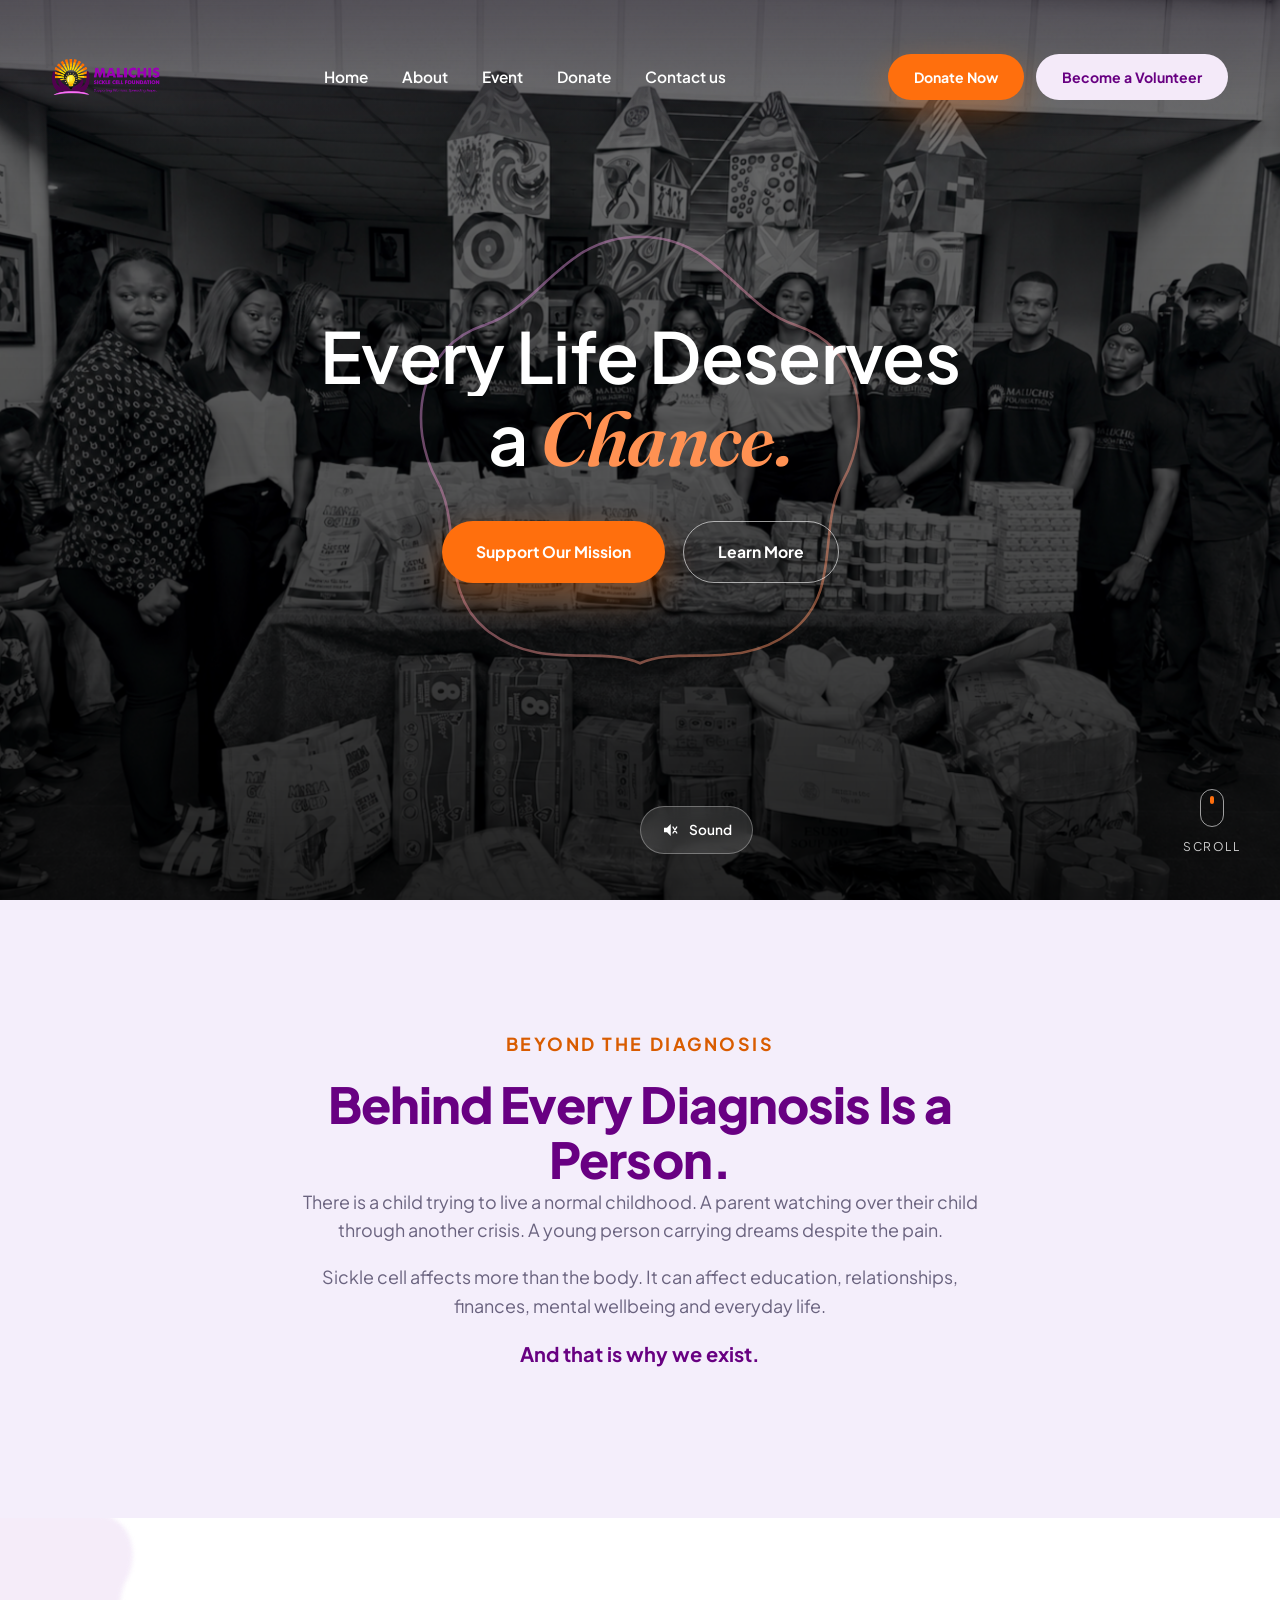
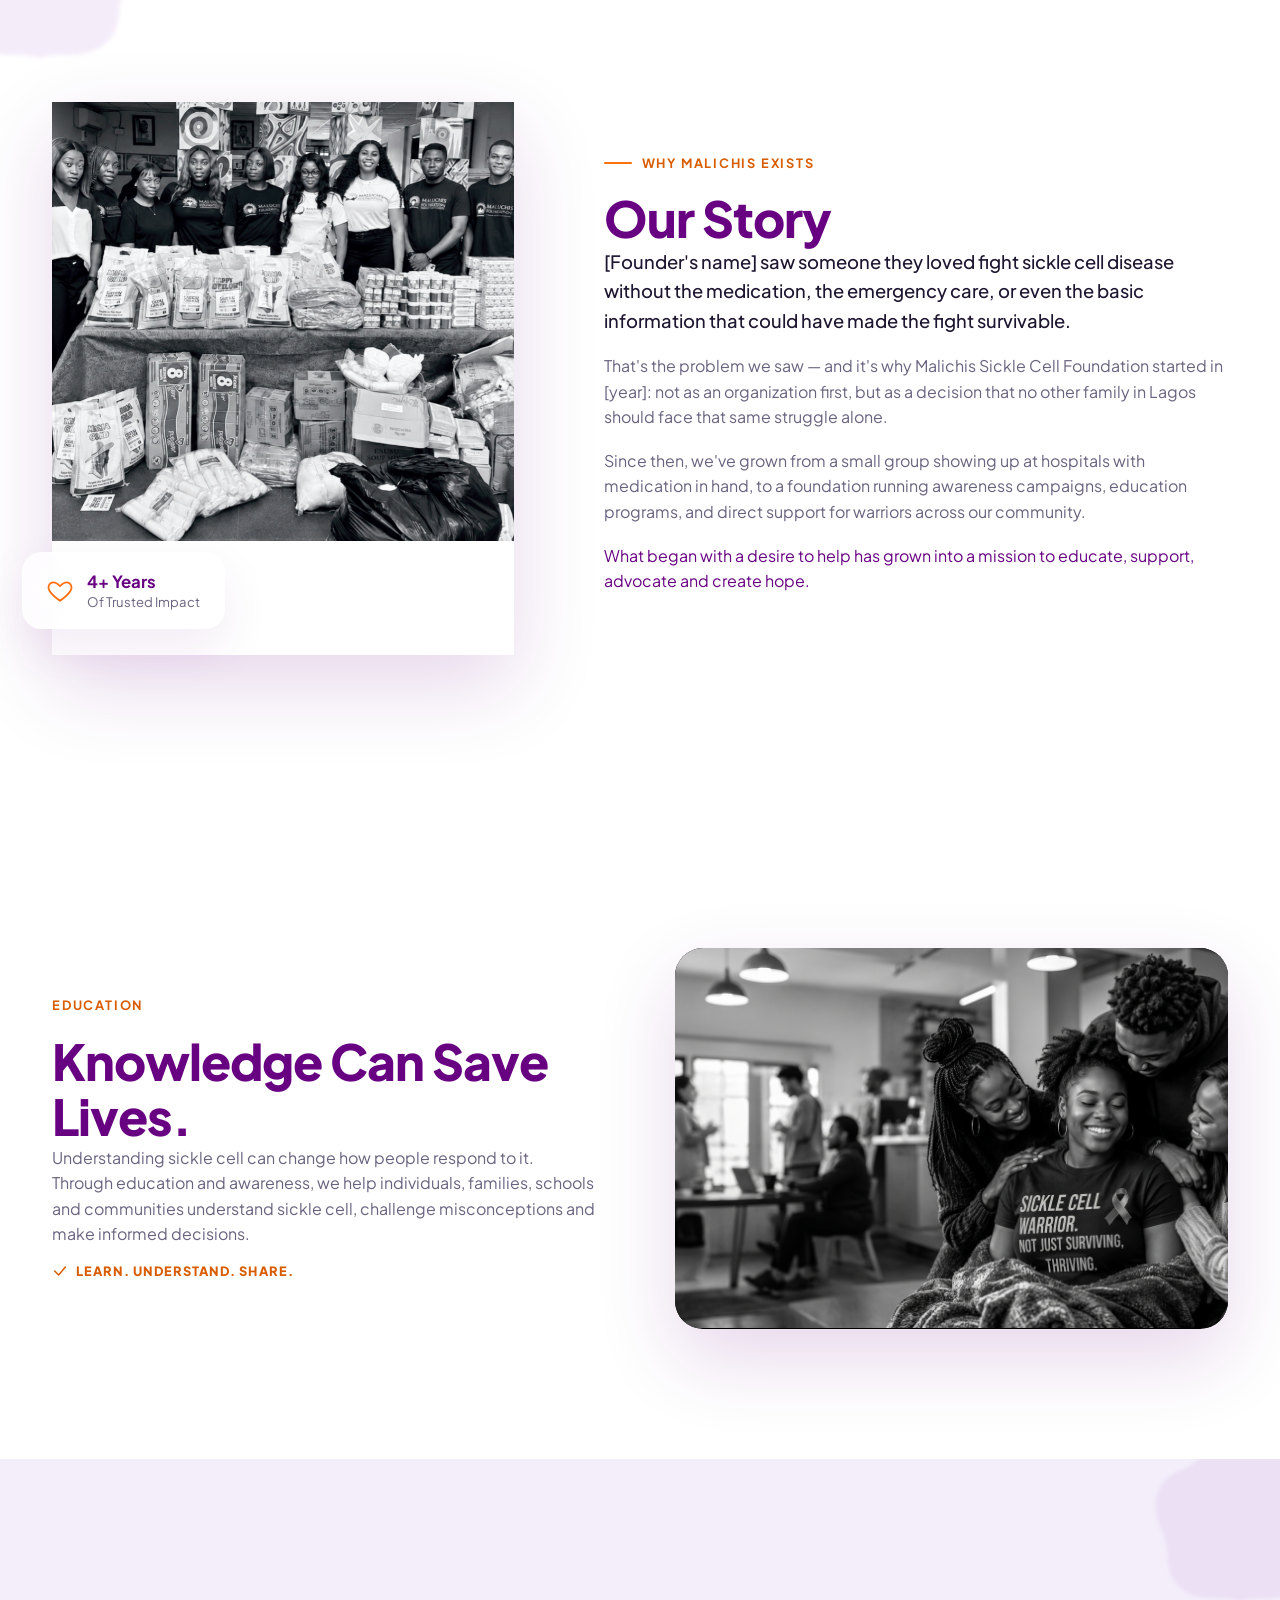
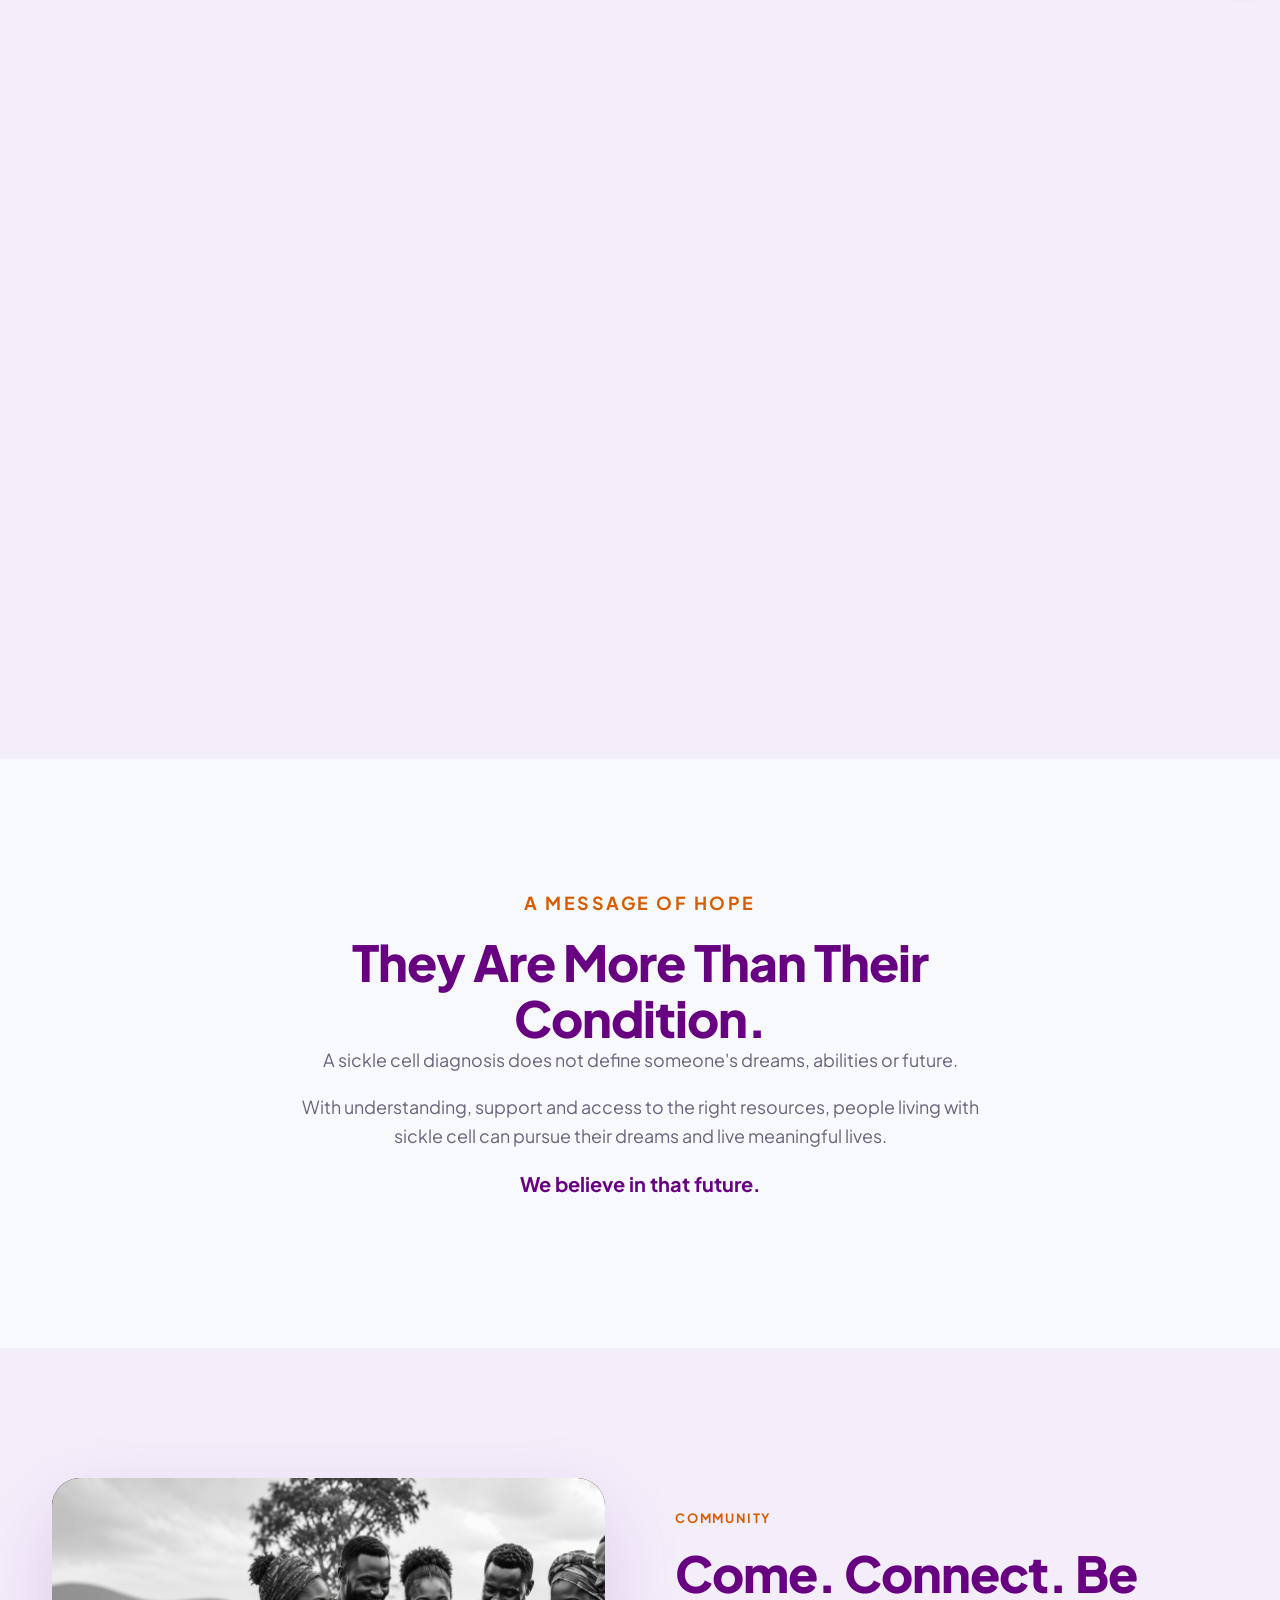
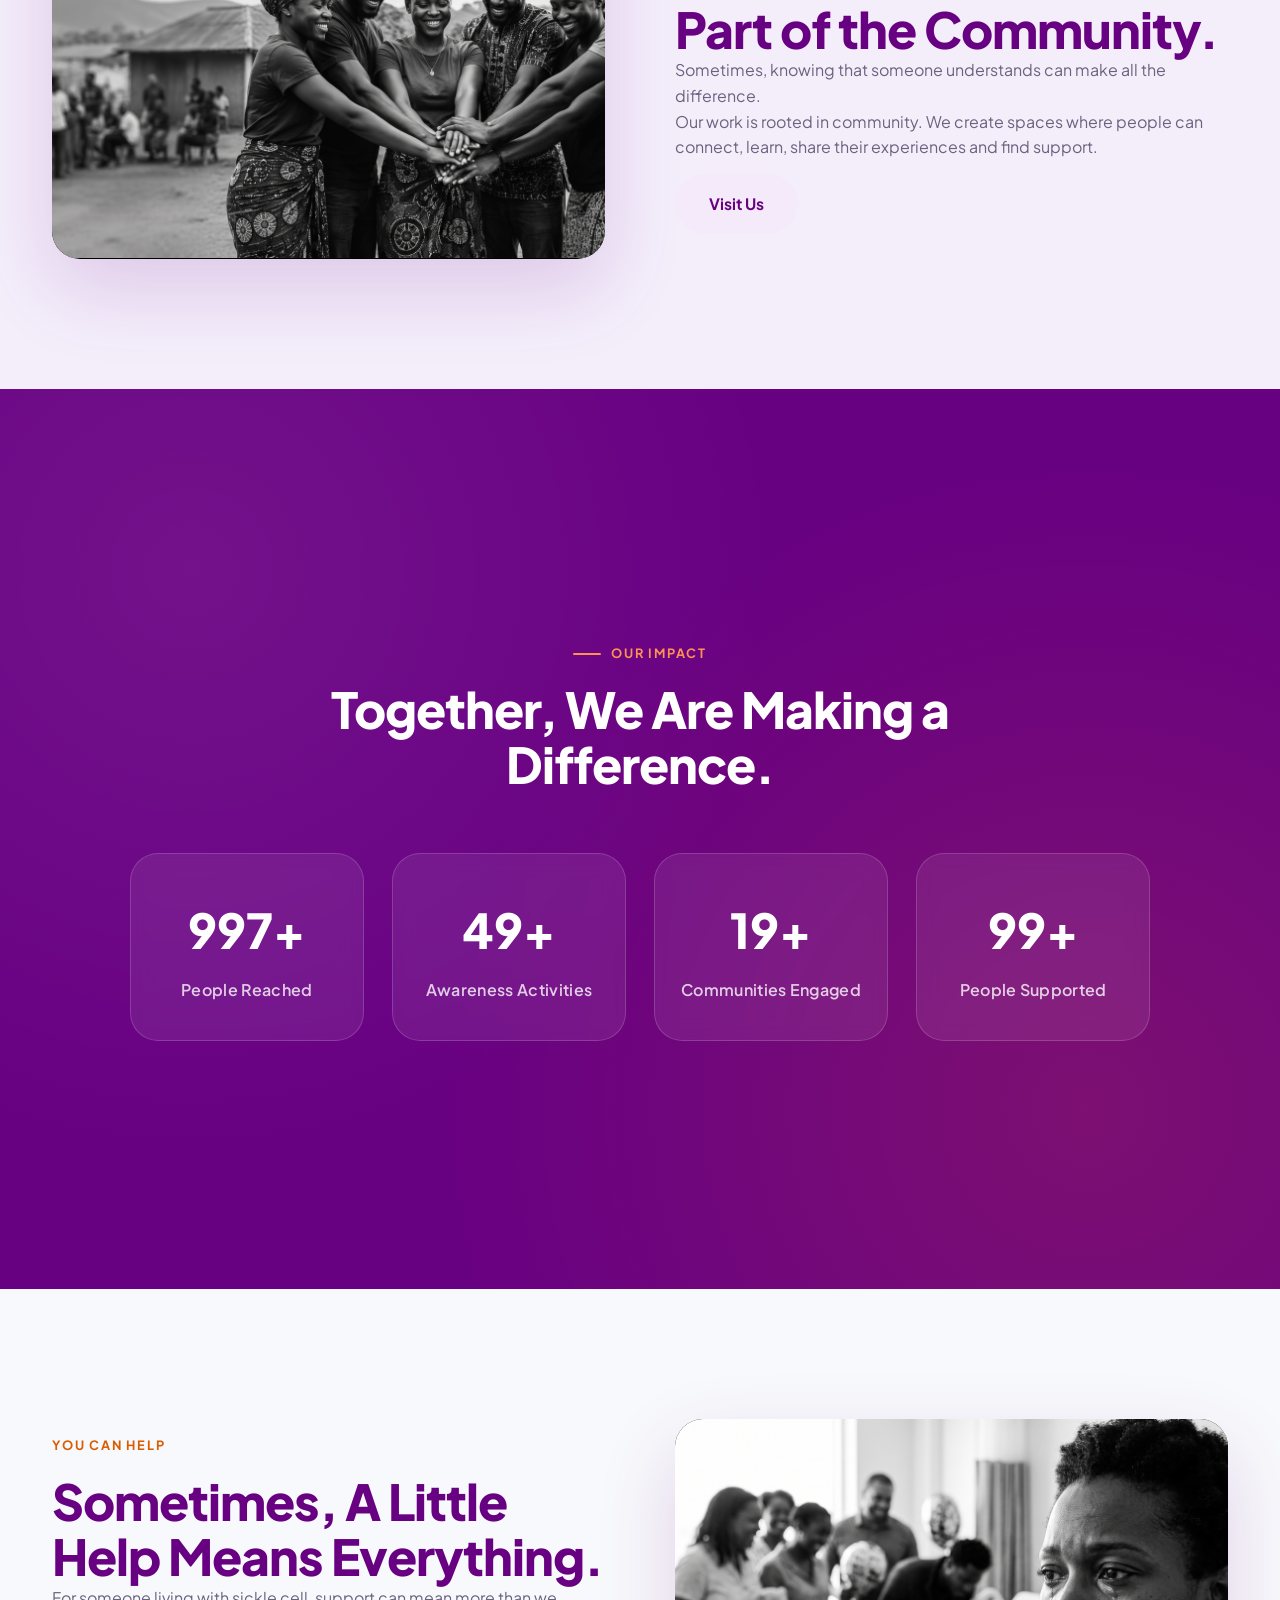
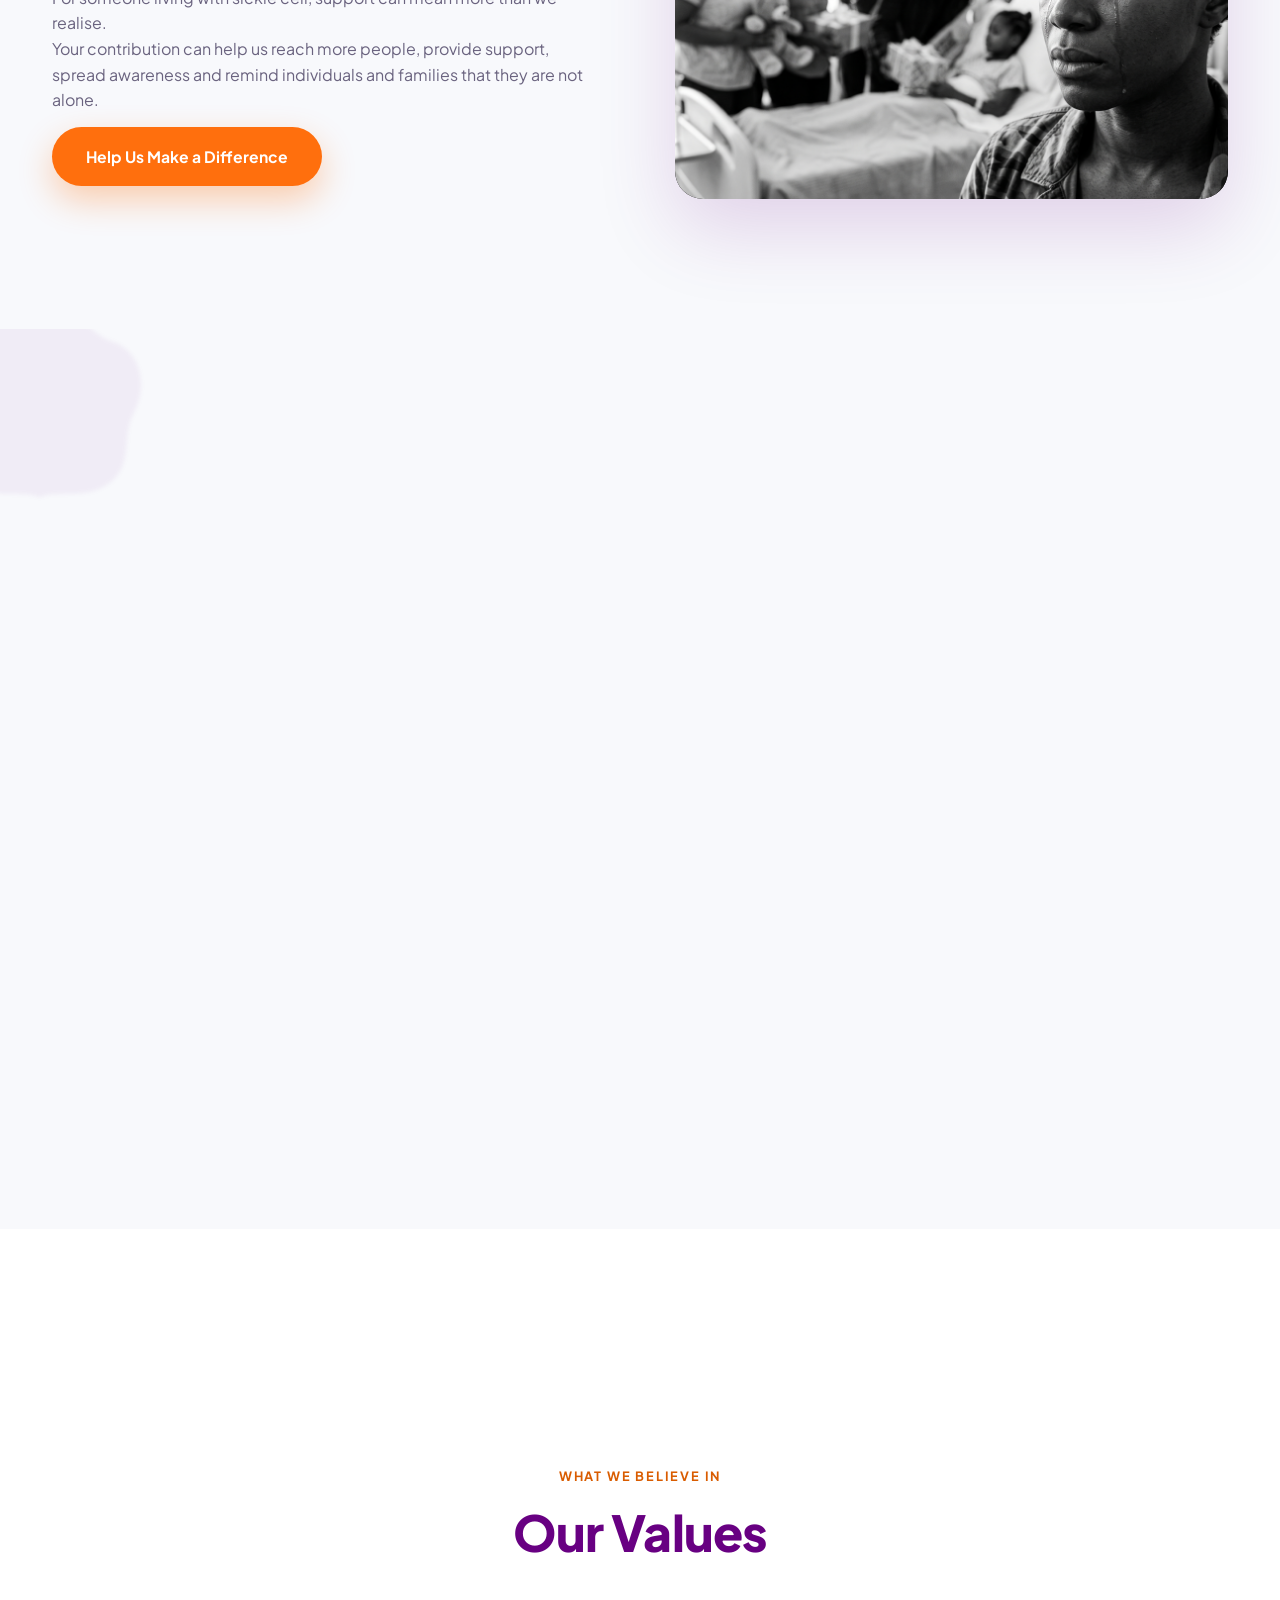
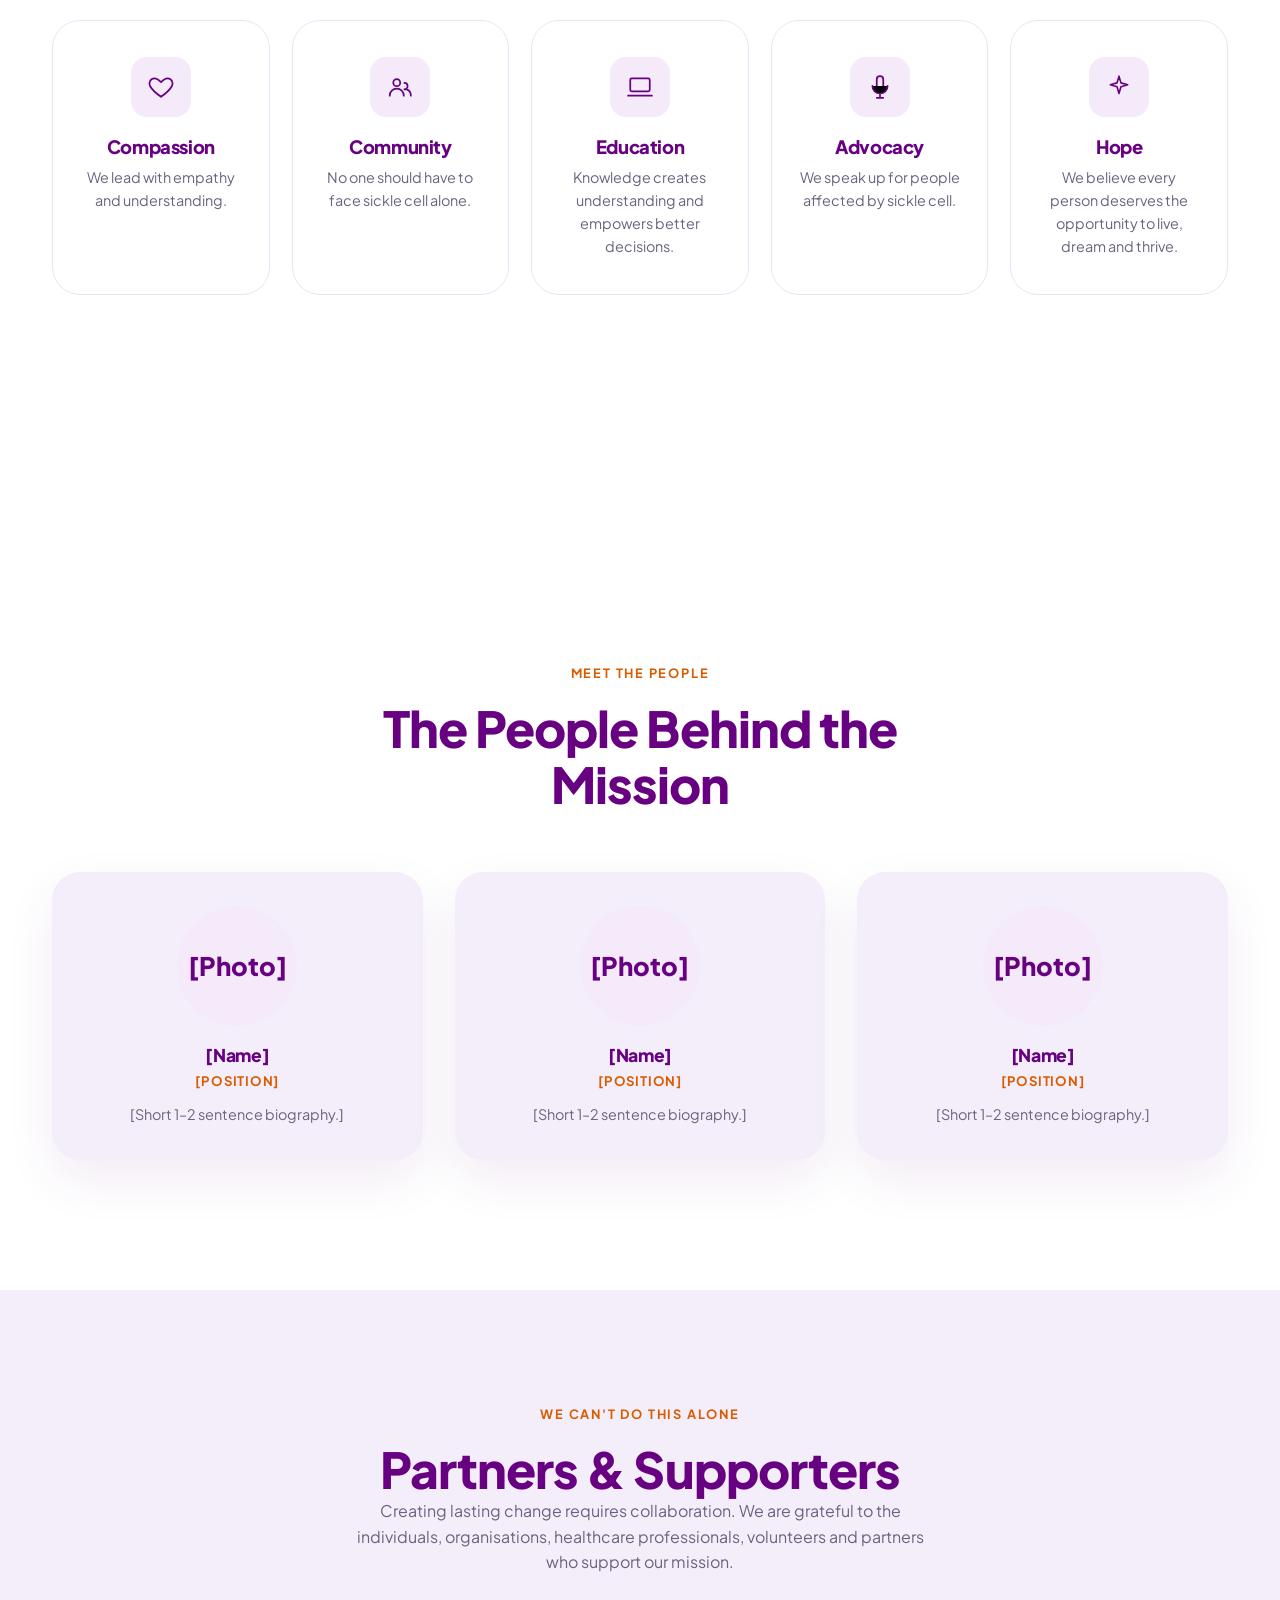
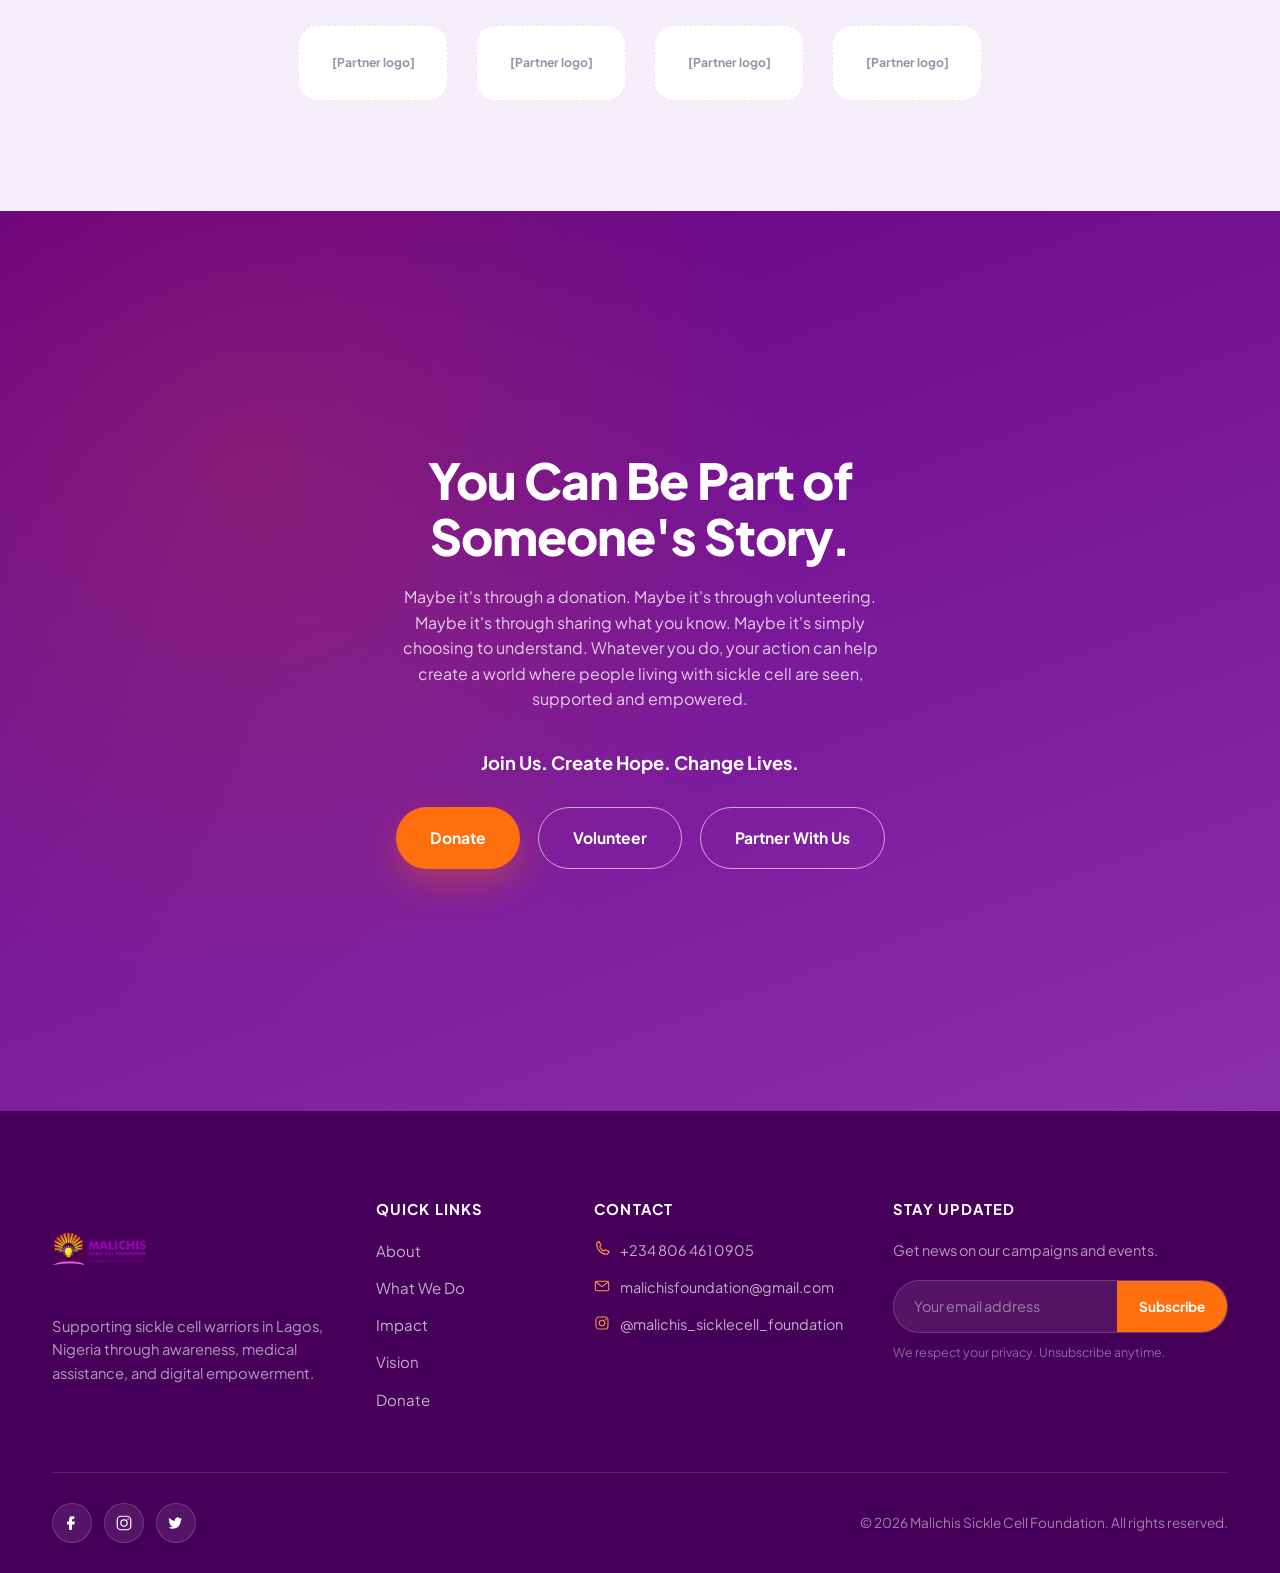
==== commit dab8da69: "Change 'Hello World' to 'Goodbye World'" ====
--- a/index.html
+++ b/index.html
@@ -3,15 +3,14 @@
 <head>
 <meta charset="UTF-8">
 <meta name="viewport" content="width=device-width, initial-scale=1.0">
-<title>Malichis Sickle Cell Foundation | Supporting Warriors, Spreading Hope</title>
-<meta name="description" content="Malichis Sickle Cell Foundation supports sickle cell warriors in Lagos, Nigeria through awareness, advocacy, medical assistance, and digital empowerment.">
+<title>About Us | Malichis Sickle Cell Foundation</title>
+<meta name="description" content="Learn the story behind Malichis Sickle Cell Foundation — why it started, who it serves, and the warriors who make the work worth continuing.">
 
 <link rel="preconnect" href="https://fonts.googleapis.com">
 <link rel="preconnect" href="https://fonts.gstatic.com" crossorigin>
 <link href="https://fonts.googleapis.com/css2?family=Plus+Jakarta+Sans:ital,wght@0,400;0,500;0,600;0,700;0,800;1,500&family=Fraunces:ital,opsz,wght@0,9..144,500;1,9..144,500;1,9..144,600&display=swap" rel="stylesheet">
 
 <link rel="stylesheet" href="style.css">
-<link rel="preload" as="image" href="images/malichis.jpeg" fetchpriority="high">
 </head>
 <body>
 
@@ -57,15 +56,15 @@
 ============================================ -->
 <header class="nav" id="siteNav">
   <div class="container nav-inner">
-    <a href="#home" class="nav-logo" aria-label="Malichis Sickle Cell Foundation — Home">
+    <a href="index.html#home" class="nav-logo" aria-label="Malichis Sickle Cell Foundation — Home">
       <img src="images/logo.png" alt="Malichis Sickle Cell Foundation logo" width="110" height="110">
     </a>
 
     <nav class="nav-menu" id="navMenu" aria-label="Primary">
       <div class="nav-menu-bloom" aria-hidden="true"><svg viewBox="0 0 200 200"><use href="#bloom-shape" fill="currentColor"/></svg></div>
-      <a href="#home">Home</a>
-      <a href="about.html">About</a>
-      <a href="#vision">Event</a>
+      <a href="index.html#home">Home</a>
+      <a href="about.html" aria-current="page">About</a>
+      <a href="index.html#vision">Event</a>
       <a href="donate.html">Donate</a>
       <a href="contact.html">Contact us</a>
     </nav>
@@ -86,147 +85,113 @@
 <main id="main">
 
 <!-- ============================================
-     HERO SLIDER
+     HERO VIDEO
 ============================================ -->
 <section class="hero" id="home" aria-label="Introduction">
-  <div class="hero-slides" id="heroSlides">
-
-    <article class="slide is-active" data-slide="0">
-      <div class="hero-video-layer" data-parallax-speed="0.08">
-        <video class="hero-video" id="heroVideo" autoplay muted loop playsinline webkit-playsinline preload="auto" fetchpriority="high" poster="images/malichis.jpeg">
-          <source src="images/hero.mp4" type="video/mp4">
-        </video>
-      </div>
-      <div class="slide-overlay"></div>
-      <div class="container hero-content">
-        <p class="eyebrow eyebrow-light">Malichis Sickle Cell Foundation</p>
-        <h1 class="hero-title">
-          <span>Supporting Warriors.</span>
-          <span>Spreading Hope.</span>
-          <span>Inspiring Change.</span>
-        </h1>
-        <p class="hero-body">For almost half a decade, Malichis Sickle Cell Foundation has supported sickle cell warriors through awareness, advocacy, medical assistance, and empowerment.</p>
-        <div class="hero-actions">
-          <a href="donate.html" class="btn btn-primary">Donate Now</a>
-          <a href="about.html" class="btn btn-outline">Learn More</a>
-        </div>
-      </div>
-      <button class="sound-toggle sound-toggle-home" id="soundToggle" aria-label="Turn video sound on" aria-pressed="false">
-        <svg width="18" height="18" class="icon-muted"><use href="#icon-mute"/></svg>
-        <svg width="18" height="18" class="icon-unmuted"><use href="#icon-unmute"/></svg>
-        <span class="sound-toggle-label">Sound</span>
-      </button>
-    </article>
-
-    <article class="slide" data-slide="1">
-      <div class="slide-bg" style="background-image:url('images/malichis1.jpeg')" role="img" aria-label="A sickle cell warrior, representing the community Malichis supports"></div>
-      <div class="slide-overlay slide-overlay-alt"></div>
-      <div class="container hero-content">
-        <p class="eyebrow eyebrow-light">Our Promise</p>
-        <h1 class="hero-title"><span>Every Warrior Deserves Hope.</span></h1>
-        <p class="hero-body">Together we provide medication, emergency support, awareness campaigns, and opportunities that transform lives.</p>
-        <div class="hero-actions">
-          <a href="donate.html" class="btn btn-primary">Support Our Mission</a>
-          <a href="contact.html" class="btn btn-outline">Become a Volunteer</a>
-        </div>
-      </div>
-    </article>
-
-    <article class="slide" data-slide="2">
-      <div class="slide-bg" style="background-image:url('images/malichis3.jpeg')" role="img" aria-label="A sickle cell warrior standing strong, representing collective strength"></div>
-      <div class="slide-overlay slide-overlay-deep"></div>
-      <div class="container hero-content">
-        <p class="eyebrow eyebrow-light">Join The Movement</p>
-        <h1 class="hero-title"><span>Together We Can Make Every Warrior Stronger.</span></h1>
-        <p class="hero-body">Join us in creating a future where every sickle cell warrior has access to quality healthcare, dignity, and opportunity.</p>
-        <div class="hero-actions">
-          <a href="donate.html" class="btn btn-primary">Donate Today</a>
-          <a href="contact.html" class="btn btn-outline">Partner With Us</a>
-        </div>
-      </div>
-    </article>
-
-  </div>
-
-  <button class="hero-arrow hero-arrow-prev" id="heroPrev" aria-label="Previous slide"><svg width="20" height="20"><use href="#icon-arrow" transform="rotate(180 10 10)"/></svg></button>
-  <button class="hero-arrow hero-arrow-next" id="heroNext" aria-label="Next slide"><svg width="20" height="20"><use href="#icon-arrow"/></svg></button>
-
-  <div class="hero-dots" id="heroDots" role="tablist" aria-label="Slide navigation">
-    <button class="dot is-active" data-goto="0" role="tab" aria-selected="true" aria-label="Go to slide 1"></button>
-    <button class="dot" data-goto="1" role="tab" aria-selected="false" aria-label="Go to slide 2"></button>
-    <button class="dot" data-goto="2" role="tab" aria-selected="false" aria-label="Go to slide 3"></button>
-  </div>
-
-  <a href="#about" class="scroll-indicator" aria-label="Scroll to About section">
+  <div class="hero-video-layer" data-parallax-speed="0.08">
+    <video class="hero-video" id="heroVideo" autoplay muted loop playsinline webkit-playsinline preload="auto" poster="images/malichis4.jpg">
+      <source src="images/videom.mp4" type="video/mp4">
+    </video>
+  </div>
+  <div class="slide-overlay"></div>
+
+  <div class="container hero-content is-centered">
+    <div class="hero-bloom-signature" aria-hidden="true">
+      <svg viewBox="0 0 200 200">
+        <defs>
+          <linearGradient id="bloomSignatureGradient" x1="0%" y1="0%" x2="100%" y2="100%">
+            <stop offset="0%" stop-color="#c084e8"/>
+            <stop offset="100%" stop-color="#FF9152"/>
+          </linearGradient>
+        </defs>
+        <path id="bloomSignaturePath" d="M100,18 C130,18 138,45 160,52 C185,60 190,90 178,112 C168,130 178,155 158,170 C138,185 115,175 100,182 C85,175 62,185 42,170 C22,155 32,130 22,112 C10,90 15,60 40,52 C62,45 70,18 100,18 Z"/>
+      </svg>
+    </div>
+    <h1 class="hero-title">
+      <span>Every Life Deserves</span>
+      <span>a <em>Chance.</em></span>
+    </h1>
+    <div class="hero-actions">
+      <a href="donate.html" class="btn btn-primary">Support Our Mission</a>
+      <a href="#story" class="btn btn-outline">Learn More</a>
+    </div>
+  </div>
+
+  <button class="sound-toggle" id="soundToggle" aria-label="Turn video sound on" aria-pressed="false">
+    <svg width="18" height="18" class="icon-muted"><use href="#icon-mute"/></svg>
+    <svg width="18" height="18" class="icon-unmuted"><use href="#icon-unmute"/></svg>
+    <span class="sound-toggle-label">Sound</span>
+  </button>
+
+  <a href="#story" class="scroll-indicator" aria-label="Scroll to Our Story section">
     <span class="scroll-mouse"><span class="scroll-dot"></span></span>
     <span class="scroll-label">Scroll</span>
   </a>
 </section>
 
 <!-- ============================================
-     ABOUT
-============================================ -->
-<section class="about" id="about">
+     2. THE HUMAN SIDE OF SICKLE CELL
+============================================ -->
+<section class="text-emotion human-side reveal" aria-label="The human side of sickle cell">
+  <div class="container">
+    <p class="eyebrow">Beyond The Diagnosis</p>
+    <h2>Behind Every Diagnosis Is a Person.</h2>
+    <p>There is a child trying to live a normal childhood. A parent watching over their child through another crisis. A young person carrying dreams despite the pain.</p>
+    <p>Sickle cell affects more than the body. It can affect education, relationships, finances, mental wellbeing and everyday life.</p>
+    <p class="closing-line">And that is why we exist.</p>
+  </div>
+</section>
+
+<!-- ============================================
+     3. OUR STORY
+============================================ -->
+<section class="about" id="story">
   <div class="bloom bloom-float" style="width:220px;height:220px;top:-60px;left:-70px;color:var(--purple-tint);opacity:0.9;"><svg viewBox="0 0 200 200"><use href="#bloom-shape" fill="currentColor"/></svg></div>
-  <div class="bloom bloom-float-slow" style="width:160px;height:160px;bottom:10%;right:4%;color:rgba(255,111,13,0.1);"><svg viewBox="0 0 200 200"><use href="#bloom-shape" fill="currentColor"/></svg></div>
 
   <div class="container about-grid">
     <div class="about-media reveal-scale">
       <div class="about-media-frame">
-        <img src="images/malichis4.jpg" alt="A Malichis Sickle Cell Foundation warrior supported by the community" loading="lazy" width="600" height="720" data-parallax-speed="0.12">
+        <img src="images/malichis4.jpg" alt="A Malichis Sickle Cell Foundation warrior supported by the community" loading="lazy" width="600" height="720" data-parallax-speed="0.1">
       </div>
       <div class="about-media-badge">
         <svg width="26" height="26"><use href="#icon-heart"/></svg>
         <div><strong>4+ Years</strong><span>Of Trusted Impact</span></div>
       </div>
-      <div class="bloom" style="width:120px;height:120px;bottom:-30px;left:-30px;color:var(--purple);opacity:0.12;z-index:-1;"><svg viewBox="0 0 200 200"><use href="#bloom-shape" fill="currentColor"/></svg></div>
     </div>
 
     <div class="about-copy reveal">
-      <p class="eyebrow">Who We Are</p>
-      <h2>We Are More Than a Foundation</h2>
-      <p class="lead-text">We are guardians of dignity for the sickle cell community and champions of resilience.</p>
-      <p>For almost half a decade, we have gone beyond charity to deliver medical support, raise life-saving awareness, and advocate for equitable access to quality sickle cell care.</p>
-      <p>We believe every sickle cell warrior deserves not only good health but also the opportunity to thrive. That's why we empower warriors with modern digital skills creating pathways to independence, economic opportunity, and lasting impact.</p>
-      <p>Guided by the 2030 Agenda, we are committed to reducing inequalities, promoting well-being, and ensuring that no sickle cell warrior is left behind.</p>
-      <p>We are more than a foundation, we are a movement transforming the sickle cell narrative.</p>
-      <a href="#what-we-do" class="text-link">Discover what we do <svg width="16" height="16"><use href="#icon-arrow"/></svg></a>
-    </div>
-  </div>
-</section>
-
-<!-- ============================================
-     MISSION
-============================================ -->
-<section class="mission" id="mission">
-  <div class="container mission-grid">
-    <div class="mission-copy reveal">
-      <p class="eyebrow">Our Mission</p>
-      <h2>Holistic Support, Built Around Every Warrior</h2>
-      <p class="lead-text">To provide holistic support for sickle cell warriors through advocacy, medical assistance, education, and empowerment while building stronger communities that understand and support people living with sickle cell disorder.</p>
-      <div class="mission-tags">
-        <span><svg width="16" height="16"><use href="#icon-check"/></svg> Advocacy</span>
-        <span><svg width="16" height="16"><use href="#icon-check"/></svg> Medical Aid</span>
-        <span><svg width="16" height="16"><use href="#icon-check"/></svg> Education</span>
-        <span><svg width="16" height="16"><use href="#icon-check"/></svg> Empowerment</span>
-      </div>
-    </div>
-
-    <div class="mission-art reveal-scale" aria-hidden="false">
-      <div class="mission-gallery">
-        <div class="mg-item"><img src="images/image1.jpeg" alt="Malichis Sickle Cell Foundation community moment" loading="lazy"></div>
-        <div class="mg-item"><img src="images/image2.jpeg" alt="Malichis Sickle Cell Foundation community moment" loading="lazy"></div>
-        <div class="mg-item"><img src="images/image3.jpeg" alt="Malichis Sickle Cell Foundation community moment" loading="lazy"></div>
-        <div class="mg-item"><img src="images/image4.jpeg" alt="Malichis Sickle Cell Foundation community moment" loading="lazy"></div>
-        <div class="mg-item"><img src="images/image5.jpeg" alt="Malichis Sickle Cell Foundation community moment" loading="lazy"></div>
-        <div class="mg-item"><img src="images/image6.jpeg" alt="Malichis Sickle Cell Foundation community moment" loading="lazy"></div>
-      </div>
-    </div>
-  </div>
-</section>
-
-<!-- ============================================
-     WHAT WE DO
+      <p class="eyebrow">Why Malichis Exists</p>
+      <h2>Our Story</h2>
+      <p class="lead-text">[Founder's name] saw someone they loved fight sickle cell disease without the medication, the emergency care, or even the basic information that could have made the fight survivable.</p>
+      <p>That's the problem we saw — and it's why Malichis Sickle Cell Foundation started in [year]: not as an organization first, but as a decision that no other family in Lagos should face that same struggle alone.</p>
+      <p>Since then, we've grown from a small group showing up at hospitals with medication in hand, to a foundation running awareness campaigns, education programs, and direct support for warriors across our community.</p>
+      <p class="closing-line" style="color:var(--purple);">What began with a desire to help has grown into a mission to educate, support, advocate and create hope.</p>
+    </div>
+  </div>
+</section>
+
+<!-- ============================================
+     4. EDUCATION VIDEO
+============================================ -->
+<section class="video-feature edu-video" aria-label="Education">
+  <div class="container video-feature-grid">
+    <div class="video-feature-copy reveal">
+      <p class="eyebrow">Education</p>
+      <h2>Knowledge Can Save Lives.</h2>
+      <p>Understanding sickle cell can change how people respond to it.</p>
+      <p>Through education and awareness, we help individuals, families, schools and communities understand sickle cell, challenge misconceptions and make informed decisions.</p>
+      <span class="mini-cta"><svg width="16" height="16"><use href="#icon-check"/></svg> Learn. Understand. Share.</span>
+    </div>
+    <div class="video-feature-media reveal-scale">
+      <video class="feature-video" muted loop playsinline webkit-playsinline preload="metadata" poster="images/malichis1.jpeg" aria-label="Watch our education video">
+        <source src="images/education.mp4" type="video/mp4">
+      </video>
+    </div>
+  </div>
+</section>
+
+<!-- ============================================
+     5. WHAT WE DO
 ============================================ -->
 <section class="wwd" id="what-we-do">
   <div class="bloom bloom-float-slow" style="width:200px;height:200px;top:-40px;right:-60px;color:rgba(104,0,130,0.06);"><svg viewBox="0 0 200 200"><use href="#bloom-shape" fill="currentColor"/></svg></div>
@@ -234,248 +199,247 @@
   <div class="container">
     <div class="wwd-head reveal">
       <p class="eyebrow">What We Do</p>
-      <h2>Three Ways We Show Up For Warriors</h2>
-    </div>
-
-    <div class="wwd-grid stagger">
+      <h2>Turning Compassion Into Action.</h2>
+    </div>
+
+    <div class="wwd-grid wwd-grid-4 stagger">
       <div class="wwd-card reveal" style="--i:0">
-        <span class="card-num">01</span>
         <div class="wwd-icon"><svg width="30" height="30"><use href="#icon-eye"/></svg></div>
-        <h3>Awareness &amp; Advocacy</h3>
-        <p>Educating communities and reducing stigma through awareness.</p>
+        <h3>Educate</h3>
+        <p>We provide accurate information and raise awareness about sickle cell.</p>
       </div>
       <div class="wwd-card reveal" style="--i:1">
-        <span class="card-num">02</span>
-        <div class="wwd-icon"><svg width="30" height="30"><use href="#icon-pulse"/></svg></div>
-        <h3>Medical Support</h3>
-        <p>Providing medications, counselling, and emergency support.</p>
+        <div class="wwd-icon"><svg width="30" height="30"><use href="#icon-hand"/></svg></div>
+        <h3>Support</h3>
+        <p>We stand with individuals and families navigating the realities of sickle cell.</p>
       </div>
       <div class="wwd-card reveal" style="--i:2">
-        <span class="card-num">03</span>
-        <div class="wwd-icon"><svg width="30" height="30"><use href="#icon-laptop"/></svg></div>
-        <h3>Digital Skills Empowerment</h3>
-        <p>Helping warriors build sustainable careers through modern digital skills.</p>
-      </div>
-    </div>
-  </div>
-</section>
-
-<!-- ============================================
-     IMPACT
+        <div class="wwd-icon"><svg width="30" height="30"><use href="#icon-mic"/></svg></div>
+        <h3>Advocate</h3>
+        <p>We speak up for better understanding, inclusion and support for people living with sickle cell.</p>
+      </div>
+      <div class="wwd-card reveal" style="--i:3">
+        <div class="wwd-icon"><svg width="30" height="30"><use href="#icon-sparkle"/></svg></div>
+        <h3>Empower</h3>
+        <p>We help people affected by sickle cell access knowledge, resources and a supportive community.</p>
+      </div>
+    </div>
+  </div>
+</section>
+
+<!-- ============================================
+     6. A MESSAGE OF HOPE
+============================================ -->
+<section class="text-emotion hope-message reveal" aria-label="A message of hope">
+  <div class="container">
+    <p class="eyebrow">A Message Of Hope</p>
+    <h2>They Are More Than Their Condition.</h2>
+    <p>A sickle cell diagnosis does not define someone's dreams, abilities or future.</p>
+    <p>With understanding, support and access to the right resources, people living with sickle cell can pursue their dreams and live meaningful lives.</p>
+    <p class="closing-line">We believe in that future.</p>
+  </div>
+</section>
+
+<!-- ============================================
+     7. VISIT US / COMMUNITY
+============================================ -->
+<section class="video-feature visit-video" aria-label="Visit our community">
+  <div class="container video-feature-grid is-reversed">
+    <div class="video-feature-copy reveal">
+      <p class="eyebrow">Community</p>
+      <h2>Come. Connect. Be Part of the Community.</h2>
+      <p>Sometimes, knowing that someone understands can make all the difference.</p>
+      <p>Our work is rooted in community. We create spaces where people can connect, learn, share their experiences and find support.</p>
+      <a href="contact.html" class="btn btn-ghost-purple" style="margin-top:14px;">Visit Us</a>
+    </div>
+    <div class="video-feature-media reveal-scale">
+      <video class="feature-video" muted loop playsinline webkit-playsinline preload="metadata" poster="images/malichis3.jpeg" aria-label="Take a look inside our community">
+        <source src="images/visit.mp4" type="video/mp4">
+      </video>
+    </div>
+  </div>
+</section>
+
+<!-- ============================================
+     8. OUR IMPACT
 ============================================ -->
 <section class="impact" id="impact">
   <div class="container">
     <div class="impact-head reveal">
       <p class="eyebrow">Our Impact</p>
-      <h2>Numbers That Tell A Story Of Hope</h2>
+      <h2>Together, We Are Making a Difference.</h2>
     </div>
 
     <div class="impact-grid stagger">
       <div class="impact-card reveal" style="--i:0">
-        <div class="impact-num"><span class="counter" data-target="4" data-suffix="+">0</span></div>
-        <p>Years of Impact</p>
+        <div class="impact-num"><span class="counter" data-target="1000" data-suffix="+">0</span></div>
+        <p>People Reached</p>
       </div>
       <div class="impact-card reveal" style="--i:1">
-        <div class="impact-num"><span class="counter" data-target="300" data-suffix="+">0</span></div>
-        <p>Warriors Supported</p>
+        <div class="impact-num"><span class="counter" data-target="50" data-suffix="+">0</span></div>
+        <p>Awareness Activities</p>
       </div>
       <div class="impact-card reveal" style="--i:2">
-        <div class="impact-num"><span class="static-num">Annual</span></div>
-        <p>Awareness Campaigns</p>
+        <div class="impact-num"><span class="counter" data-target="20" data-suffix="+">0</span></div>
+        <p>Communities Engaged</p>
       </div>
       <div class="impact-card reveal" style="--i:3">
-        <div class="impact-num"><span class="static-num">Growing</span></div>
-        <p>Community</p>
-      </div>
-    </div>
-  </div>
-</section>
-
-<!-- ============================================
-     2026 VISION TIMELINE
-============================================ -->
-<section class="vision" id="vision">
-  <div class="container">
-    <div class="vision-head reveal">
-      <p class="eyebrow">2026 Vision</p>
-      <h2>Where We're Headed Next</h2>
-    </div>
-
-    <div class="timeline">
-      <div class="timeline-item reveal">
-        <div class="timeline-icon"><svg width="26" height="26"><use href="#icon-film"/></svg></div>
-        <div class="timeline-body">
-          <span class="tl-year">Storytelling</span>
-          <h3>Warrior Chronicles Documentary</h3>
-          <p>A documentary series capturing the real, lived experiences of sickle cell warriors across Nigeria.</p>
-        </div>
-      </div>
-      <div class="timeline-item reveal">
-        <div class="timeline-icon"><svg width="26" height="26"><use href="#icon-mic"/></svg></div>
-        <div class="timeline-body">
-          <span class="tl-year">Outreach</span>
-          <h3>Radio Media Tour</h3>
-          <p>Bringing awareness and education directly into communities through a nationwide radio tour.</p>
-        </div>
-      </div>
-      <div class="timeline-item reveal">
-        <div class="timeline-icon"><svg width="26" height="26"><use href="#icon-walk"/></svg></div>
-        <div class="timeline-body">
-          <span class="tl-year">Community</span>
-          <h3>Annual Awareness Walk</h3>
-          <p>Uniting supporters, warriors, and partners in a citywide walk for visibility and solidarity.</p>
-        </div>
-      </div>
-      <div class="timeline-item reveal">
-        <div class="timeline-icon"><svg width="26" height="26"><use href="#icon-sparkle"/></svg></div>
-        <div class="timeline-body">
-          <span class="tl-year">Growth</span>
-          <h3>Institutional Rebranding</h3>
-          <p>Strengthening our identity and systems to serve warriors with even greater impact.</p>
-        </div>
-      </div>
-    </div>
-  </div>
-</section>
-
-<!-- ============================================
-     DONATION
+        <div class="impact-num"><span class="counter" data-target="100" data-suffix="+">0</span></div>
+        <p>People Supported</p>
+      </div>
+    </div>
+  </div>
+</section>
+
+<!-- ============================================
+     9. HELP VIDEO
+============================================ -->
+<section class="video-feature help-video" aria-label="How you can help">
+  <div class="container video-feature-grid">
+    <div class="video-feature-copy reveal">
+      <p class="eyebrow">You Can Help</p>
+      <h2>Sometimes, A Little Help Means Everything.</h2>
+      <p>For someone living with sickle cell, support can mean more than we realise.</p>
+      <p>Your contribution can help us reach more people, provide support, spread awareness and remind individuals and families that they are not alone.</p>
+      <a href="donate.html" class="btn btn-primary" style="margin-top:14px;">Help Us Make a Difference</a>
+    </div>
+    <div class="video-feature-media reveal-scale">
+      <video class="feature-video" muted loop playsinline webkit-playsinline preload="metadata" poster="images/malichis.jpeg" aria-label="See how you can help">
+        <source src="images/help.mp4" type="video/mp4">
+      </video>
+    </div>
+  </div>
+</section>
+
+<!-- ============================================
+     10. DONATE
 ============================================ -->
 <section class="donate" id="donate">
   <div class="bloom bloom-float" style="width:240px;height:240px;top:-50px;left:-80px;color:rgba(104,0,130,0.05);"><svg viewBox="0 0 200 200"><use href="#bloom-shape" fill="currentColor"/></svg></div>
-  <div class="bloom bloom-float-slow" style="width:180px;height:180px;bottom:-30px;right:-40px;color:rgba(255,111,13,0.08);"><svg viewBox="0 0 200 200"><use href="#bloom-shape" fill="currentColor"/></svg></div>
 
   <div class="container">
     <div class="donate-layout">
       <div class="donate-copy reveal">
         <p class="eyebrow">Give Today</p>
-        <h2>Every Donation Gives Hope</h2>
-        <p>Your generosity helps provide medication, emergency care, awareness campaigns, education, and digital skills training for sickle cell warriors.</p>
+        <h2>Your Support Can Become Someone's Hope.</h2>
+        <p>You don't have to solve everything to make a difference. Every contribution helps us continue our work and reach people who need education, support and hope.</p>
         <div class="donate-actions">
-          <a href="donate.html" class="btn btn-primary">Donate Now</a>
+          <a href="donate.html" class="btn btn-primary">Donate Today</a>
           <a href="contact.html" class="btn btn-ghost-purple">Become a Partner</a>
         </div>
       </div>
 
-      <div class="donate-payment reveal-scale">
-        <p class="payment-label"><svg width="20" height="20"><use href="#icon-shield"/></svg> Payment Secured</p>
-        <div class="payment-images">
-          <img src="images/pay1.jpeg" alt="Secure payment method" loading="lazy">
-          <img src="images/pay2.jpeg" alt="Secure payment method" loading="lazy">
-          <img src="images/pay3.jpeg" alt="Secure payment method" loading="lazy">
-        </div>
-      </div>
-    </div>
-
-    <div class="trust-badges reveal">
-      <div class="trust-badge"><svg width="20" height="20"><use href="#icon-shield"/></svg> Secure &amp; Transparent</div>
-      <div class="trust-badge"><svg width="20" height="20"><use href="#icon-heart"/></svg> 100% Goes To Warriors</div>
-      <div class="trust-badge"><svg width="20" height="20"><use href="#icon-award"/></svg> Trusted Since 2022</div>
-    </div>
-  </div>
-</section>
-
-<!-- ============================================
-     WHY SUPPORT US
-============================================ -->
-<section class="why" id="why-support">
+      <div class="donate-visual reveal-scale">
+        <img src="images/donate.jpg" alt="Support Malichis Sickle Cell Foundation" loading="lazy">
+      </div>
+    </div>
+  </div>
+</section>
+
+<!-- ============================================
+     11. OUR VALUES
+============================================ -->
+<section class="why" id="values">
   <div class="container">
     <div class="why-head reveal">
-      <p class="eyebrow">Why Support Us</p>
-      <h2>Built On Trust, Driven By Purpose</h2>
-    </div>
-
-    <div class="why-grid stagger">
+      <p class="eyebrow">What We Believe In</p>
+      <h2>Our Values</h2>
+    </div>
+
+    <div class="values-grid stagger">
       <div class="why-card reveal" style="--i:0">
-        <div class="why-icon"><svg width="26" height="26"><use href="#icon-eye"/></svg></div>
-        <h3>Transparency</h3>
-        <p>Clear reporting on how every donation is used.</p>
-      </div>
-      <div class="why-card reveal" style="--i:1">
         <div class="why-icon"><svg width="26" height="26"><use href="#icon-heart"/></svg></div>
         <h3>Compassion</h3>
-        <p>Warriors are met with dignity, not pity.</p>
-      </div>
-      <div class="why-card reveal" style="--i:2">
+        <p>We lead with empathy and understanding.</p>
+      </div>
+      <div class="why-card reveal" style="--i:1">
         <div class="why-icon"><svg width="26" height="26"><use href="#icon-users"/></svg></div>
         <h3>Community</h3>
-        <p>A growing network of supporters and advocates.</p>
+        <p>No one should have to face sickle cell alone.</p>
+      </div>
+      <div class="why-card reveal" style="--i:2">
+        <div class="why-icon"><svg width="26" height="26"><use href="#icon-laptop"/></svg></div>
+        <h3>Education</h3>
+        <p>Knowledge creates understanding and empowers better decisions.</p>
       </div>
       <div class="why-card reveal" style="--i:3">
-        <div class="why-icon"><svg width="26" height="26"><use href="#icon-bar"/></svg></div>
-        <h3>Impact</h3>
-        <p>Measurable change in the lives we touch.</p>
-      </div>
-    </div>
-  </div>
-</section>
-
-<!-- ============================================
-     CTA
+        <div class="why-icon"><svg width="26" height="26"><use href="#icon-mic"/></svg></div>
+        <h3>Advocacy</h3>
+        <p>We speak up for people affected by sickle cell.</p>
+      </div>
+      <div class="why-card reveal" style="--i:4">
+        <div class="why-icon"><svg width="26" height="26"><use href="#icon-sparkle"/></svg></div>
+        <h3>Hope</h3>
+        <p>We believe every person deserves the opportunity to live, dream and thrive.</p>
+      </div>
+    </div>
+  </div>
+</section>
+
+<!-- ============================================
+     12. OUR TEAM
+============================================ -->
+<section class="team" id="team">
+  <div class="team-head reveal">
+    <p class="eyebrow">Meet The People</p>
+    <h2>The People Behind the Mission</h2>
+  </div>
+
+  <div class="container">
+    <div class="team-grid stagger">
+      <div class="team-card reveal" style="--i:0">
+        <div class="team-photo">[Photo]</div>
+        <h3>[Name]</h3>
+        <span class="team-role">[Position]</span>
+        <p class="bio">[Short 1–2 sentence biography.]</p>
+      </div>
+      <div class="team-card reveal" style="--i:1">
+        <div class="team-photo">[Photo]</div>
+        <h3>[Name]</h3>
+        <span class="team-role">[Position]</span>
+        <p class="bio">[Short 1–2 sentence biography.]</p>
+      </div>
+      <div class="team-card reveal" style="--i:2">
+        <div class="team-photo">[Photo]</div>
+        <h3>[Name]</h3>
+        <span class="team-role">[Position]</span>
+        <p class="bio">[Short 1–2 sentence biography.]</p>
+      </div>
+    </div>
+  </div>
+</section>
+
+<!-- ============================================
+     13. PARTNERS & SUPPORTERS
+============================================ -->
+<section class="partners" id="partners">
+  <div class="partners-head reveal">
+    <p class="eyebrow">We Can't Do This Alone</p>
+    <h2>Partners &amp; Supporters</h2>
+    <p>Creating lasting change requires collaboration. We are grateful to the individuals, organisations, healthcare professionals, volunteers and partners who support our mission.</p>
+  </div>
+  <div class="container">
+    <div class="partners-row reveal">
+      <div class="partner-logo">[Partner logo]</div>
+      <div class="partner-logo">[Partner logo]</div>
+      <div class="partner-logo">[Partner logo]</div>
+      <div class="partner-logo">[Partner logo]</div>
+    </div>
+  </div>
+</section>
+
+<!-- ============================================
+     14. FINAL EMOTIONAL CTA
 ============================================ -->
 <section class="cta">
   <div class="container cta-inner reveal">
-    <h2>Together We Can Make Every Warrior Stronger</h2>
-    <p>Join a community of donors, volunteers, and partners committed to a future where every sickle cell warrior thrives.</p>
+    <h2>You Can Be Part of Someone's Story.</h2>
+    <p>Maybe it's through a donation. Maybe it's through volunteering. Maybe it's through sharing what you know. Maybe it's simply choosing to understand. Whatever you do, your action can help create a world where people living with sickle cell are seen, supported and empowered.</p>
+    <p style="color:var(--white);font-weight:700;font-size:1.15rem;margin-bottom:30px;">Join Us. Create Hope. Change Lives.</p>
     <div class="cta-actions">
-      <a href="donate.html" class="btn btn-primary">Donate Today</a>
-      <a href="contact.html" class="btn btn-outline">Volunteer With Us</a>
-    </div>
-  </div>
-</section>
-
-<!-- ============================================
-     CONTACT
-============================================ -->
-<section class="contact" id="contact">
-  <div class="container">
-    <div class="contact-card reveal">
-      <div class="contact-copy">
-        <p class="eyebrow">Get In Touch</p>
-        <h2>We'd Love To Hear From You</h2>
-        <p>Reach out to volunteer, partner, or ask any questions about supporting our warriors.</p>
-
-        <ul class="contact-list">
-          <li>
-            <span class="c-icon"><svg width="20" height="20"><use href="#icon-phone"/></svg></span>
-            <div>
-              <strong>Call Us</strong>
-              <a href="tel:+2348064610905">+234 806 461 0905</a><br>
-              <a href="tel:+2348109260025">+234 810 926 0025</a>
-            </div>
-          </li>
-          <li>
-            <span class="c-icon"><svg width="20" height="20"><use href="#icon-mail"/></svg></span>
-            <div>
-              <strong>Email Us</strong>
-              <a href="mailto:malichisfoundation@gmail.com">malichisfoundation@gmail.com</a>
-            </div>
-          </li>
-          <li>
-            <span class="c-icon"><svg width="20" height="20"><use href="#icon-insta"/></svg></span>
-            <div>
-              <strong>Follow Us</strong>
-              <a href="https://instagram.com/malichis_sicklecell_foundation" target="_blank" rel="noopener">@malichis_sicklecell_foundation</a>
-            </div>
-          </li>
-        </ul>
-      </div>
-
-      <div class="contact-form-panel">
-        <form class="contact-form" id="contactForm">
-          <label for="cfName" class="sr-only">Full name</label>
-          <input type="text" id="cfName" name="name" placeholder="Your full name" required>
-
-          <label for="cfEmail" class="sr-only">Email address</label>
-          <input type="email" id="cfEmail" name="email" placeholder="Your email address" required>
-
-          <label for="cfMessage" class="sr-only">Message</label>
-          <textarea id="cfMessage" name="message" placeholder="How would you like to get involved?" required></textarea>
-
-          <button type="submit" class="btn btn-primary" style="width:100%;">Send Message</button>
-        </form>
-        <p class="contact-form-note" id="contactFormNote">We'll get back to you within 1–2 business days.</p>
-      </div>
+      <a href="donate.html" class="btn btn-primary">Donate</a>
+      <a href="contact.html" class="btn btn-outline">Volunteer</a>
+      <a href="contact.html" class="btn btn-outline">Partner With Us</a>
     </div>
   </div>
 </section>
@@ -489,7 +453,7 @@
   <div class="container">
     <div class="footer-grid">
       <div>
-        <a href="#home" class="footer-brand" aria-label="Malichis Sickle Cell Foundation — Home">
+        <a href="index.html#home" class="footer-brand" aria-label="Malichis Sickle Cell Foundation — Home">
           <img src="images/logo.png" alt="Malichis Sickle Cell Foundation logo" width="96" height="96">
         </a>
         <p class="foot-desc">Supporting sickle cell warriors in Lagos, Nigeria through awareness, medical assistance, and digital empowerment.</p>
@@ -499,9 +463,9 @@
         <h4>Quick Links</h4>
         <div class="footer-links">
           <a href="about.html">About</a>
-          <a href="#what-we-do">What We Do</a>
-          <a href="#impact">Impact</a>
-          <a href="#vision">Vision</a>
+          <a href="index.html#what-we-do">What We Do</a>
+          <a href="index.html#impact">Impact</a>
+          <a href="index.html#vision">Vision</a>
           <a href="donate.html">Donate</a>
         </div>
       </div>
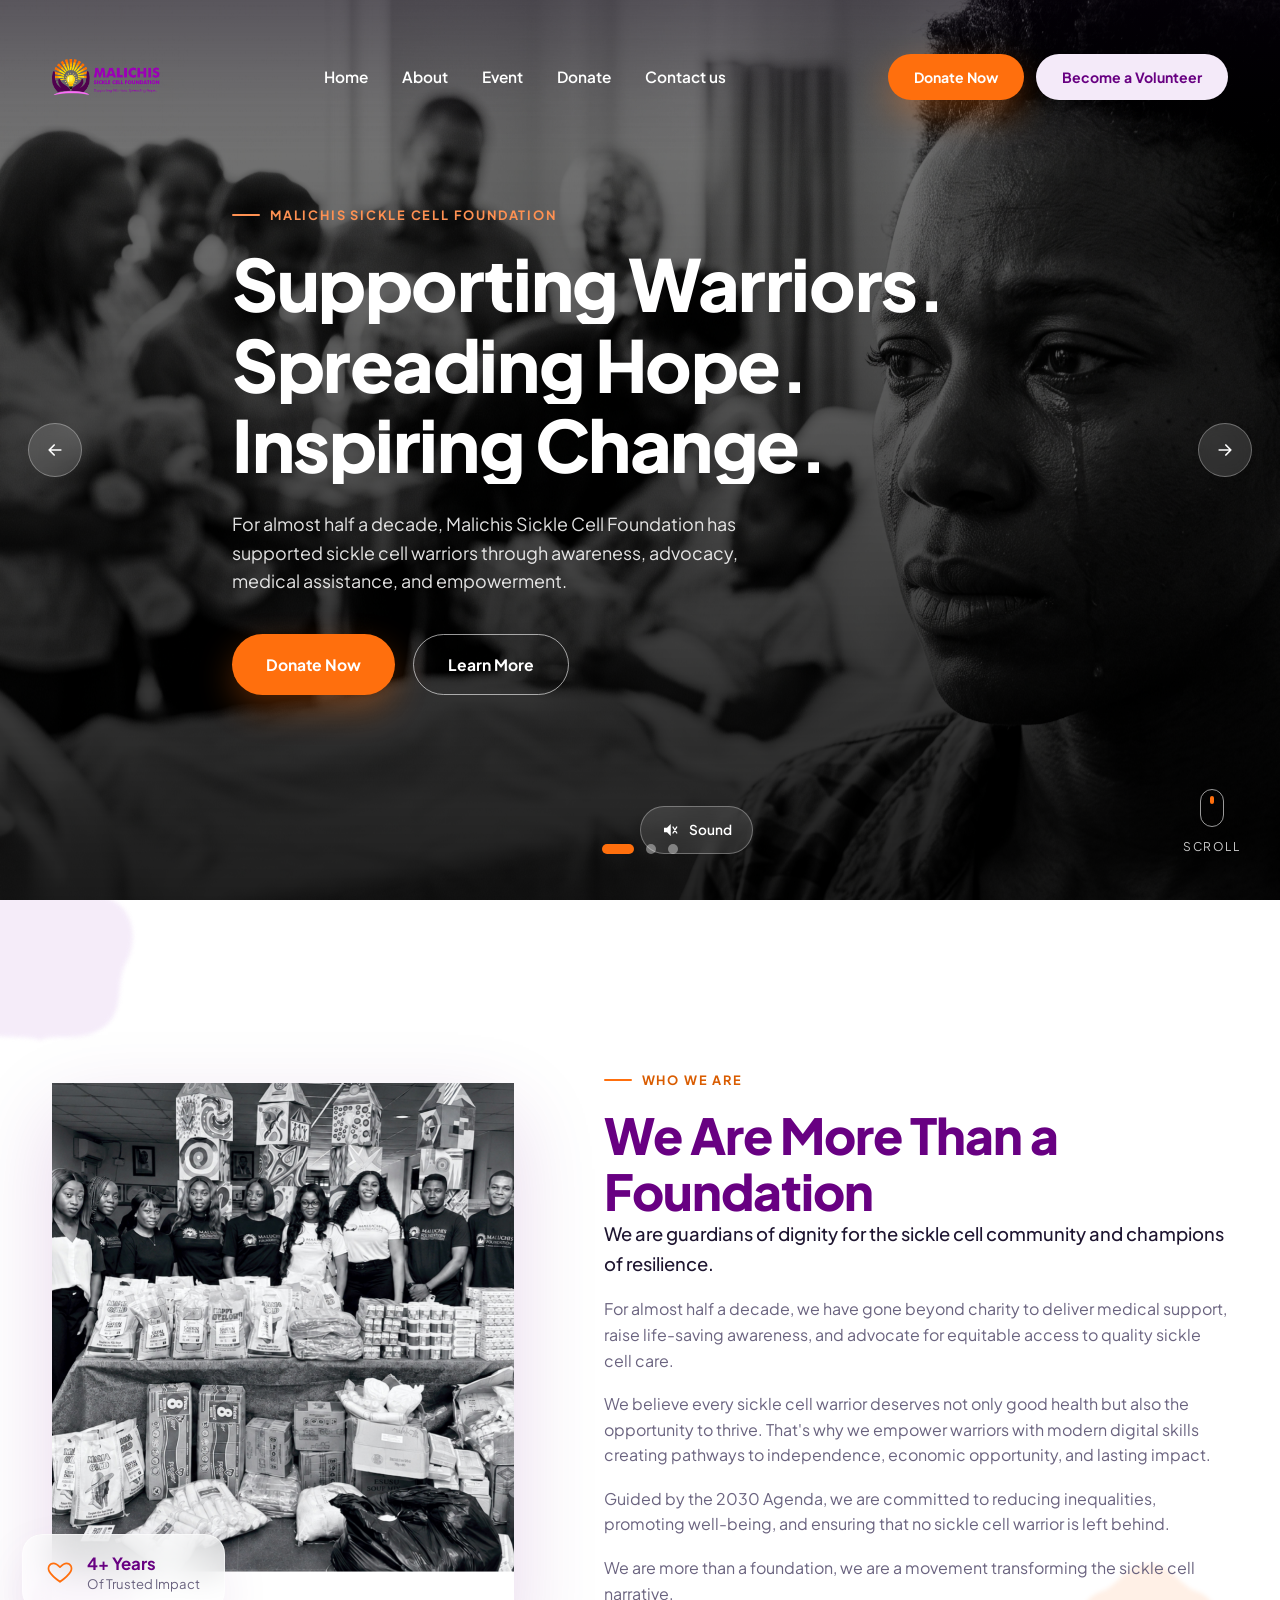
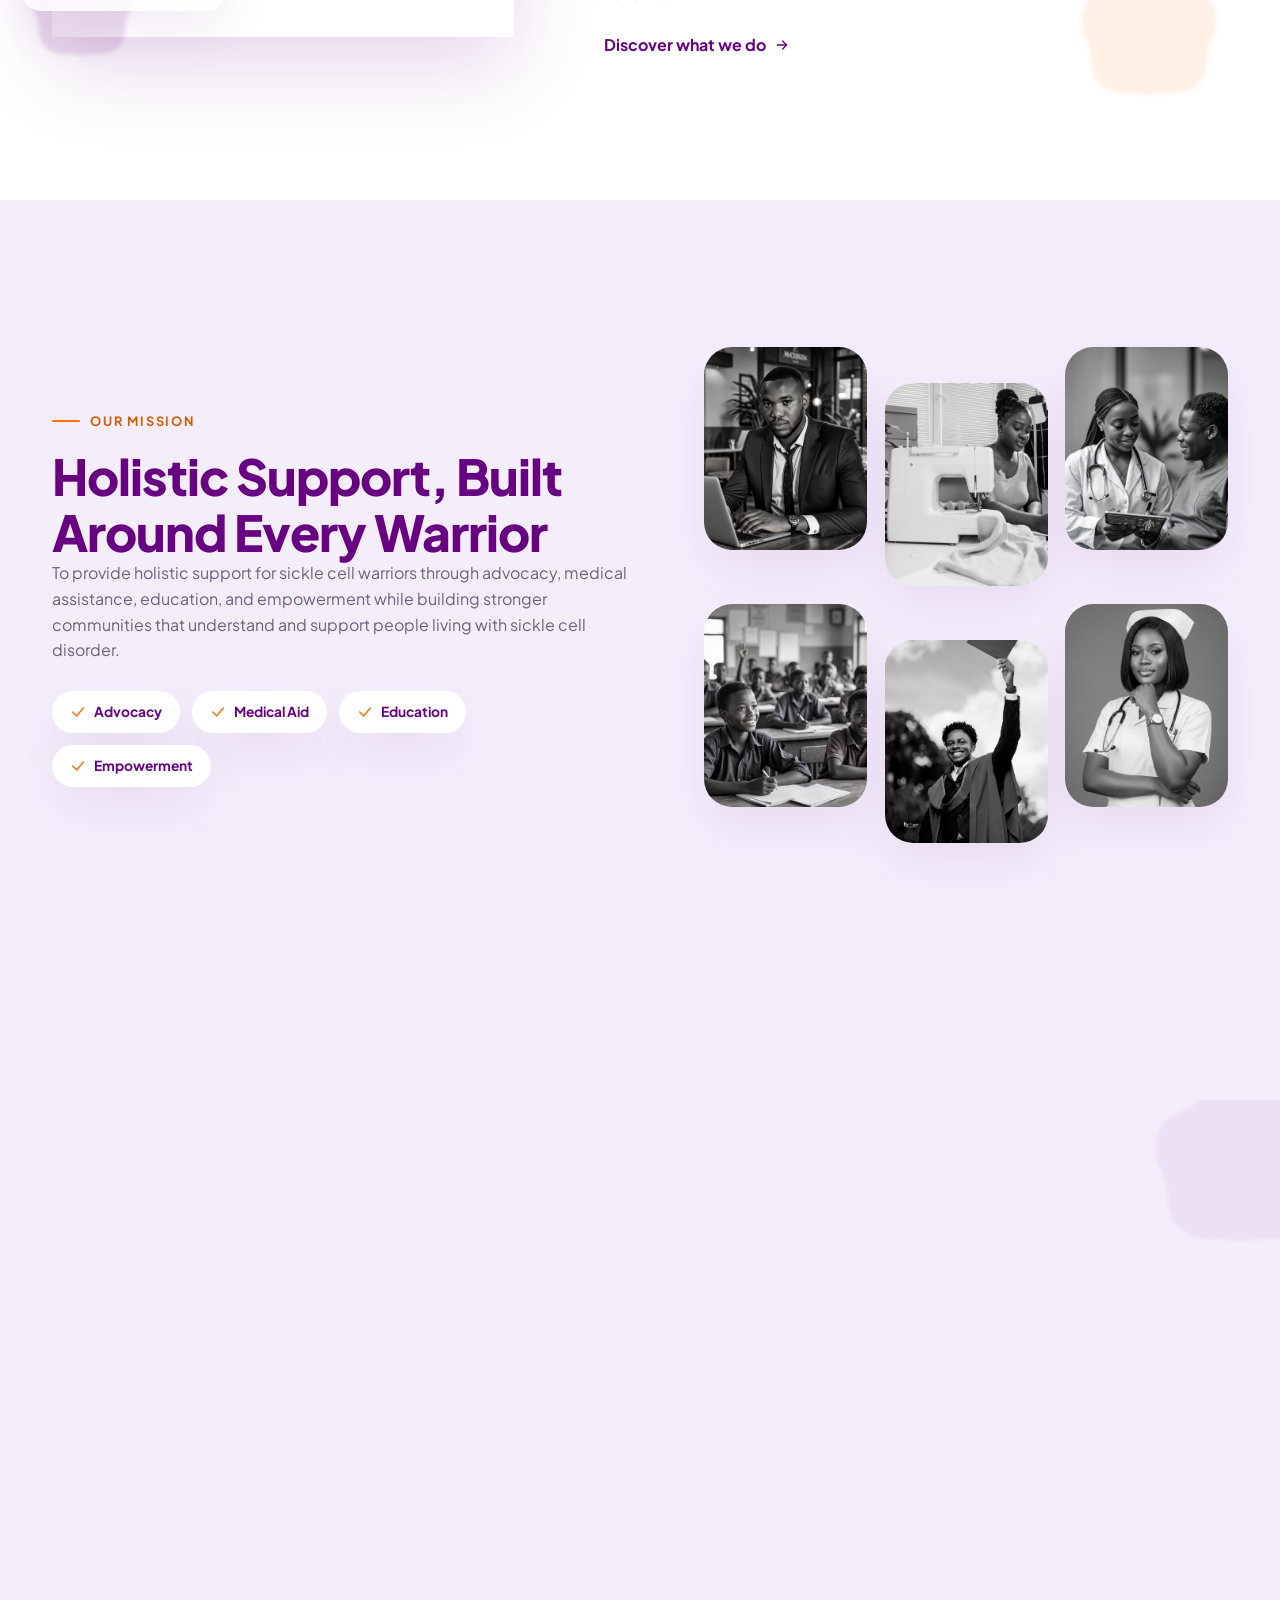
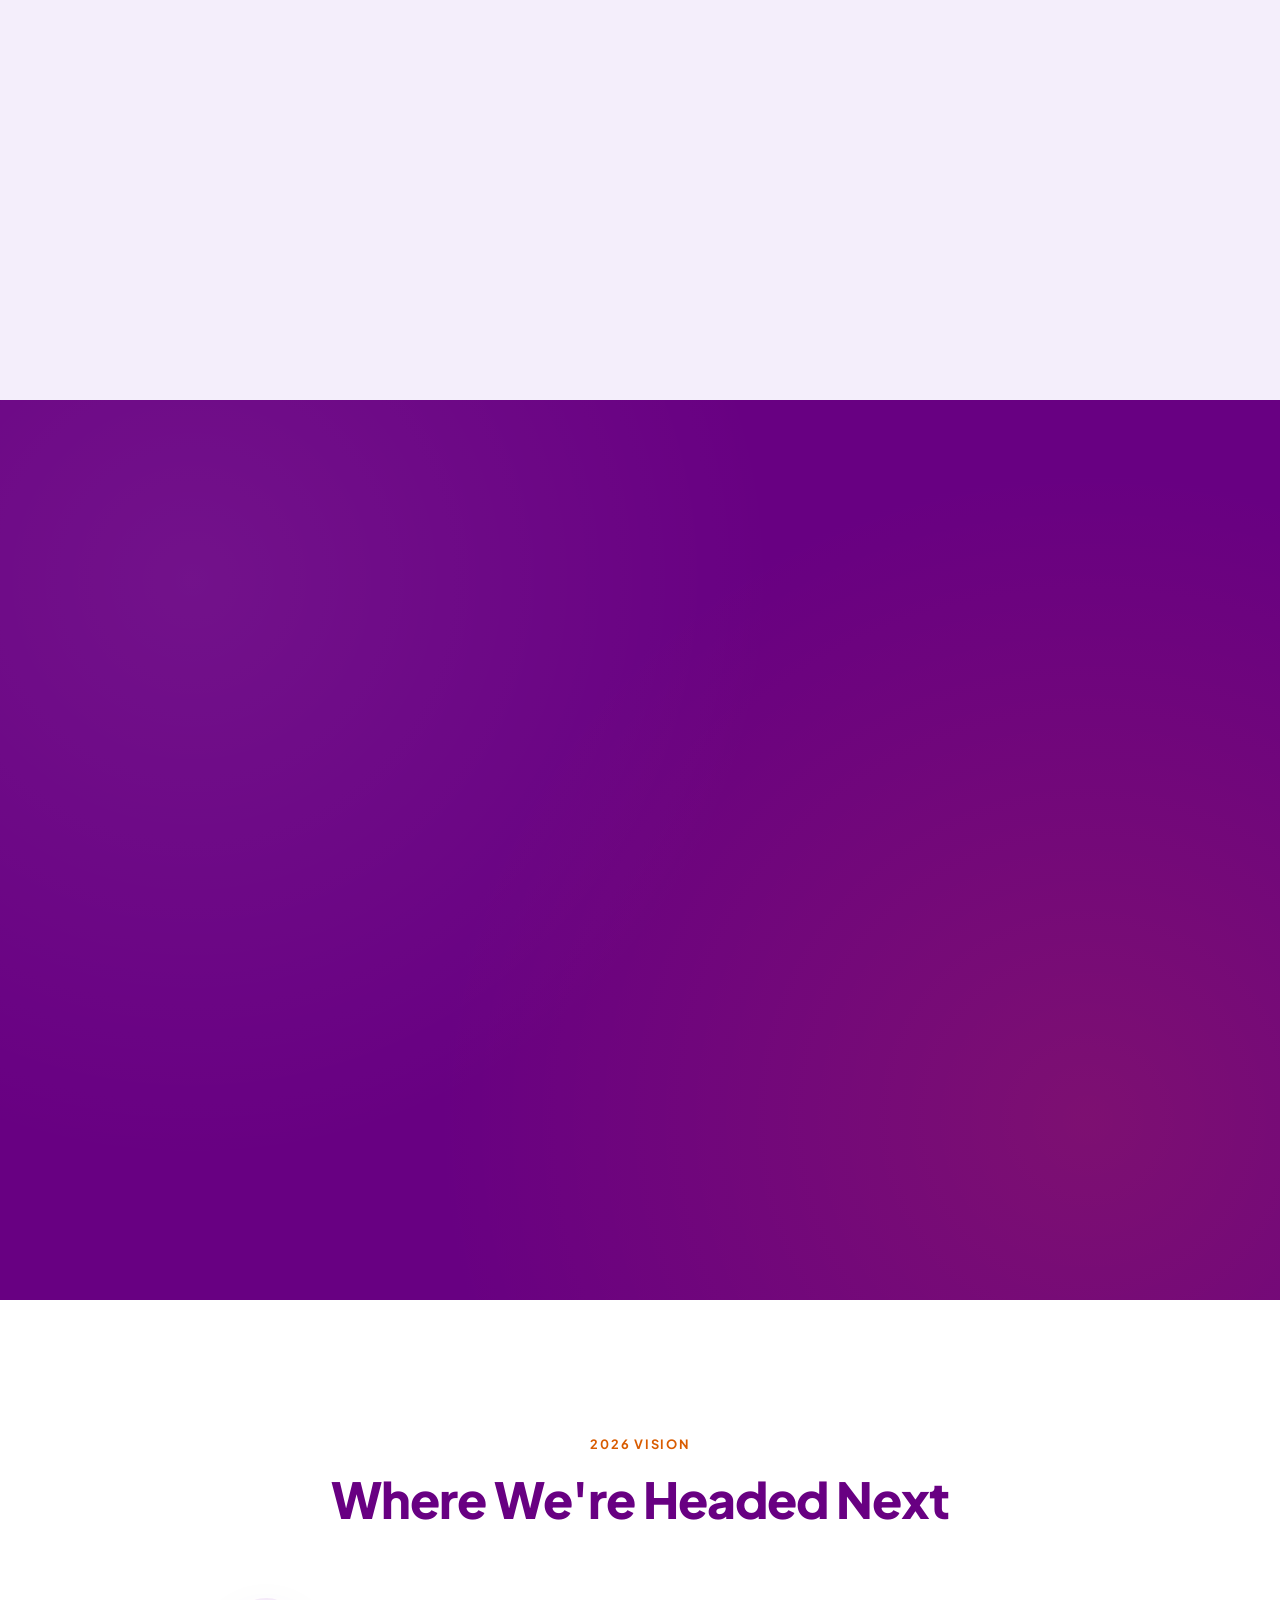
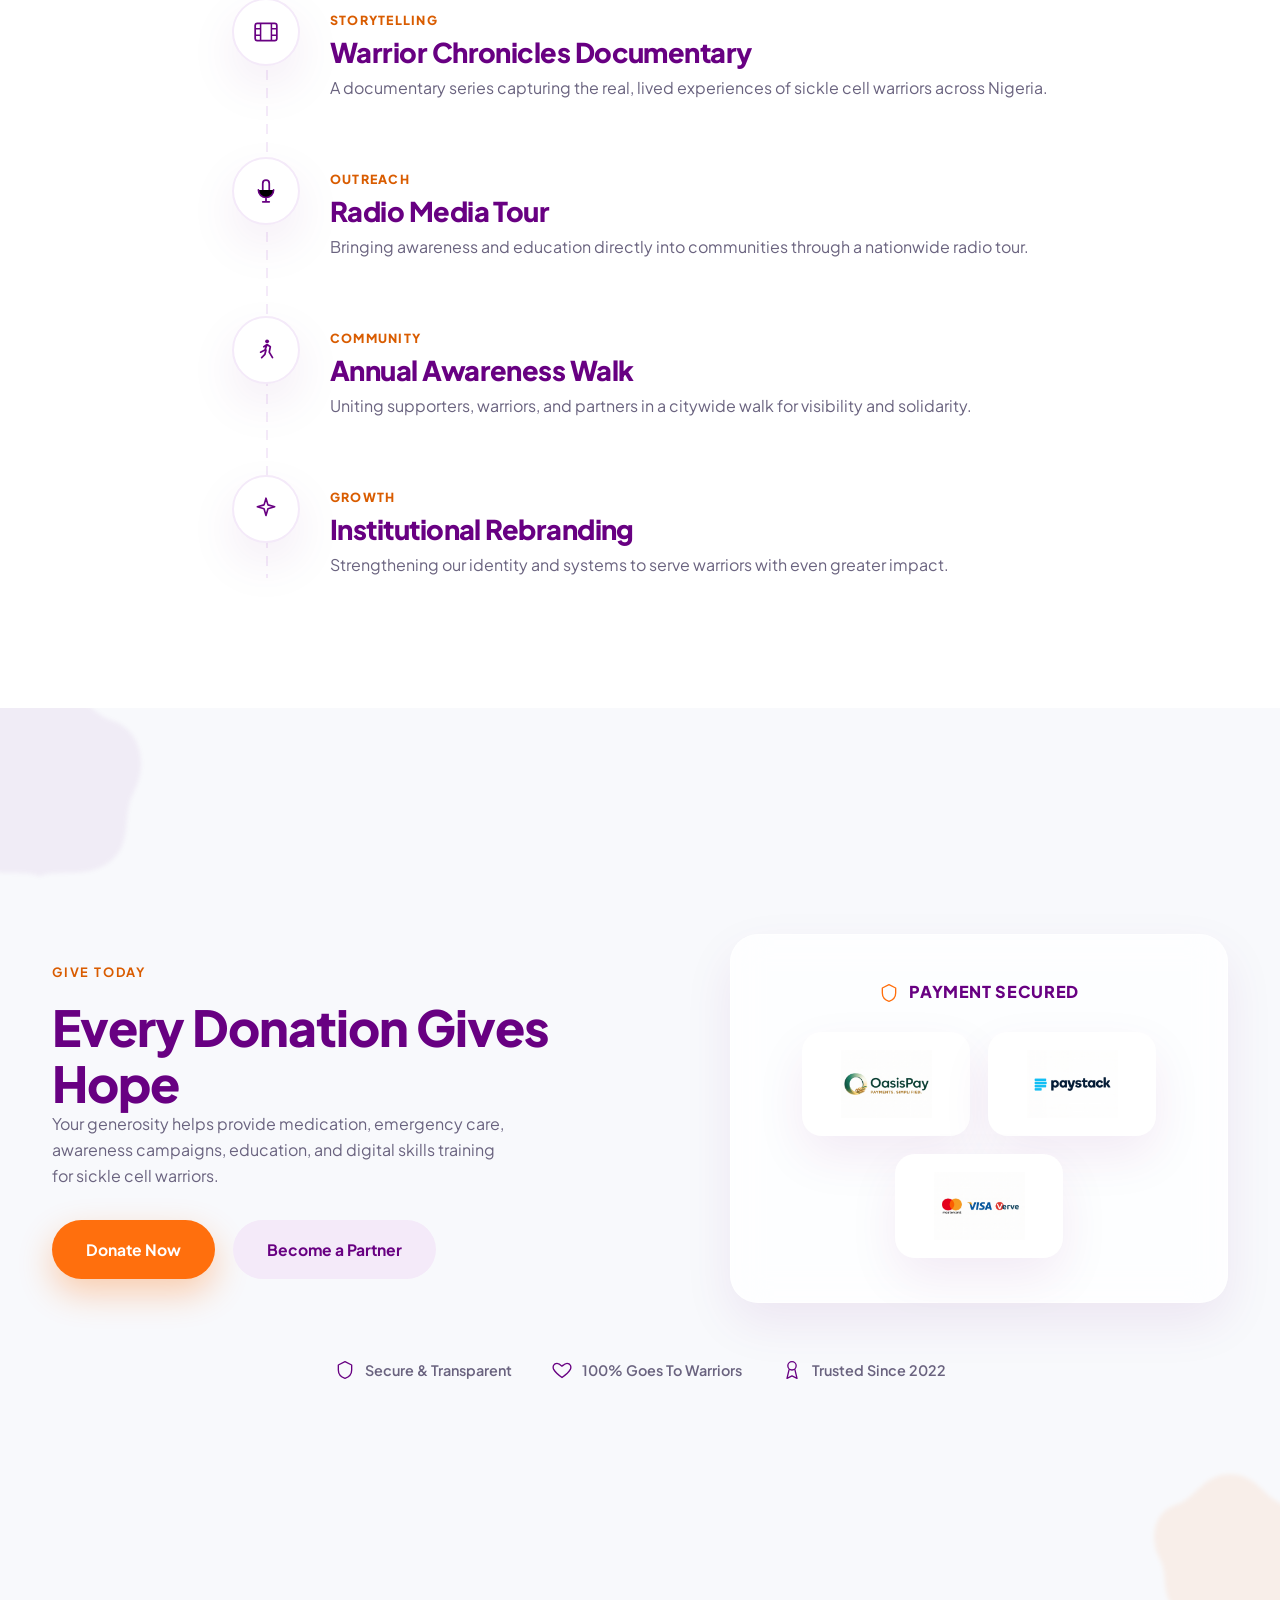
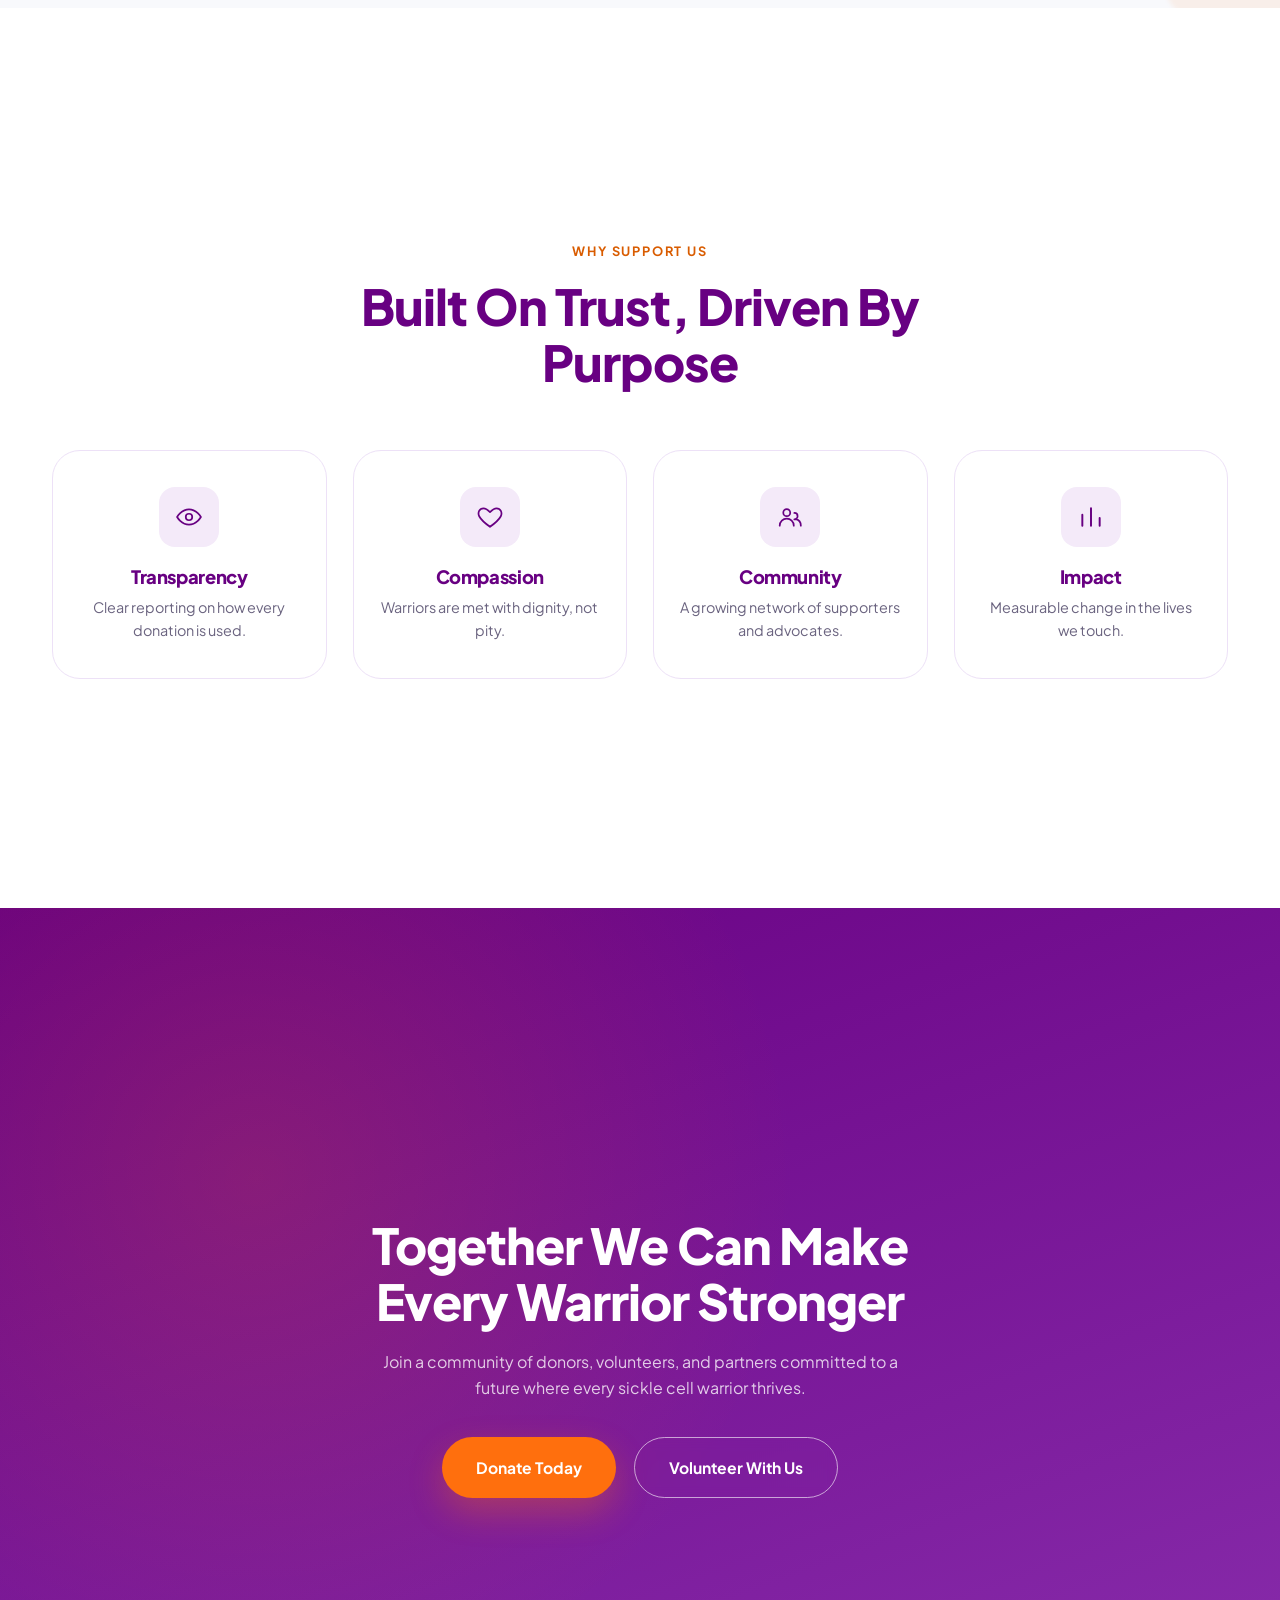
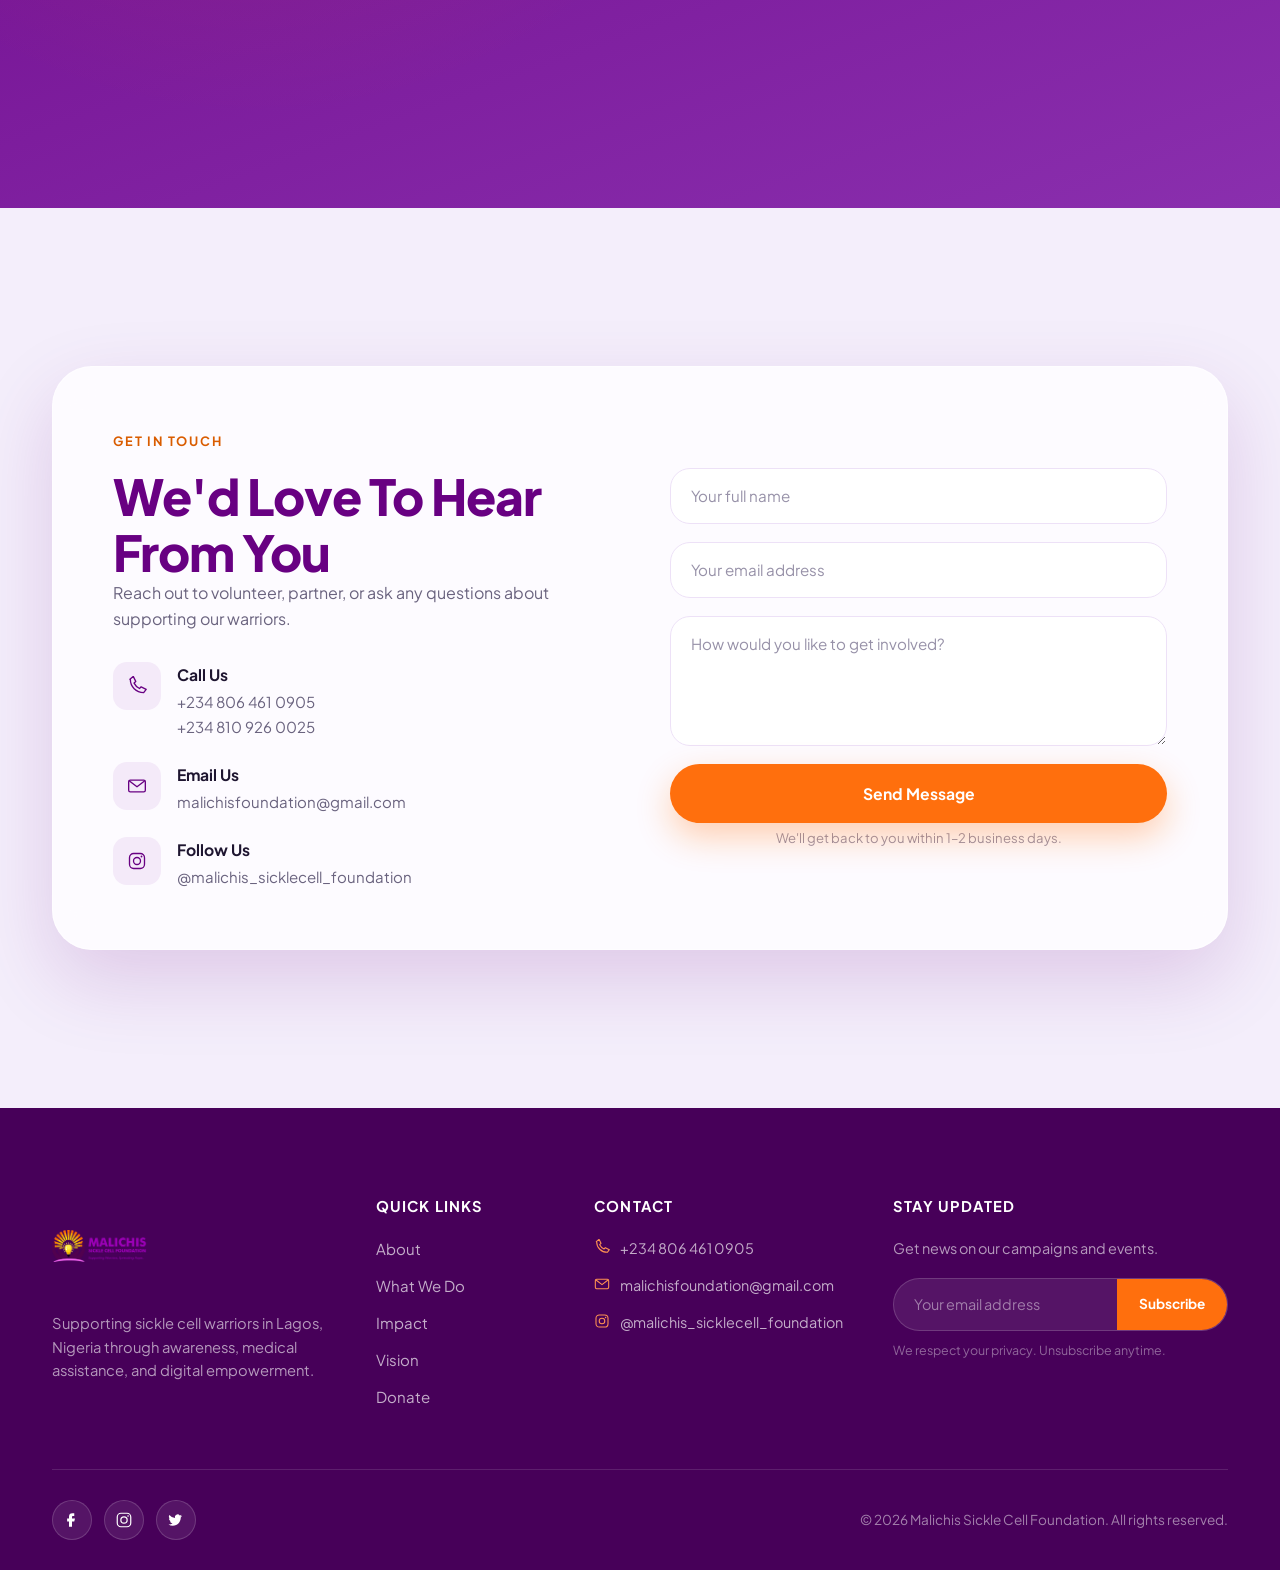
==== commit 65c6b1e1: "Update index.html" ====
--- a/index.html
+++ b/index.html
@@ -3,14 +3,15 @@
 <head>
 <meta charset="UTF-8">
 <meta name="viewport" content="width=device-width, initial-scale=1.0">
-<title>About Us | Malichis Sickle Cell Foundation</title>
-<meta name="description" content="Learn the story behind Malichis Sickle Cell Foundation — why it started, who it serves, and the warriors who make the work worth continuing.">
+<title>Malichis Sickle Cell Foundation | Supporting Warriors, Spreading Hope</title>
+<meta name="description" content="Malichis Sickle Cell Foundation supports sickle cell warriors in Lagos, Nigeria through awareness, advocacy, medical assistance, and digital empowerment.">
 
 <link rel="preconnect" href="https://fonts.googleapis.com">
 <link rel="preconnect" href="https://fonts.gstatic.com" crossorigin>
 <link href="https://fonts.googleapis.com/css2?family=Plus+Jakarta+Sans:ital,wght@0,400;0,500;0,600;0,700;0,800;1,500&family=Fraunces:ital,opsz,wght@0,9..144,500;1,9..144,500;1,9..144,600&display=swap" rel="stylesheet">
 
 <link rel="stylesheet" href="style.css">
+<link rel="preload" as="image" href="images/malichis.jpeg" fetchpriority="high">
 </head>
 <body>
 
@@ -56,15 +57,15 @@
 ============================================ -->
 <header class="nav" id="siteNav">
   <div class="container nav-inner">
-    <a href="index.html#home" class="nav-logo" aria-label="Malichis Sickle Cell Foundation — Home">
+    <a href="#home" class="nav-logo" aria-label="Malichis Sickle Cell Foundation — Home">
       <img src="images/logo.png" alt="Malichis Sickle Cell Foundation logo" width="110" height="110">
     </a>
 
     <nav class="nav-menu" id="navMenu" aria-label="Primary">
       <div class="nav-menu-bloom" aria-hidden="true"><svg viewBox="0 0 200 200"><use href="#bloom-shape" fill="currentColor"/></svg></div>
-      <a href="index.html#home">Home</a>
-      <a href="about.html" aria-current="page">About</a>
-      <a href="index.html#vision">Event</a>
+      <a href="#home">Home</a>
+      <a href="about.html">About</a>
+      <a href="#vision">Event</a>
       <a href="donate.html">Donate</a>
       <a href="contact.html">Contact us</a>
     </nav>
@@ -85,113 +86,147 @@
 <main id="main">
 
 <!-- ============================================
-     HERO VIDEO
+     HERO SLIDER
 ============================================ -->
 <section class="hero" id="home" aria-label="Introduction">
-  <div class="hero-video-layer" data-parallax-speed="0.08">
-    <video class="hero-video" id="heroVideo" autoplay muted loop playsinline webkit-playsinline preload="auto" poster="images/malichis4.jpg">
-      <source src="images/videom.mp4" type="video/mp4">
-    </video>
-  </div>
-  <div class="slide-overlay"></div>
-
-  <div class="container hero-content is-centered">
-    <div class="hero-bloom-signature" aria-hidden="true">
-      <svg viewBox="0 0 200 200">
-        <defs>
-          <linearGradient id="bloomSignatureGradient" x1="0%" y1="0%" x2="100%" y2="100%">
-            <stop offset="0%" stop-color="#c084e8"/>
-            <stop offset="100%" stop-color="#FF9152"/>
-          </linearGradient>
-        </defs>
-        <path id="bloomSignaturePath" d="M100,18 C130,18 138,45 160,52 C185,60 190,90 178,112 C168,130 178,155 158,170 C138,185 115,175 100,182 C85,175 62,185 42,170 C22,155 32,130 22,112 C10,90 15,60 40,52 C62,45 70,18 100,18 Z"/>
-      </svg>
-    </div>
-    <h1 class="hero-title">
-      <span>Every Life Deserves</span>
-      <span>a <em>Chance.</em></span>
-    </h1>
-    <div class="hero-actions">
-      <a href="donate.html" class="btn btn-primary">Support Our Mission</a>
-      <a href="#story" class="btn btn-outline">Learn More</a>
-    </div>
-  </div>
-
-  <button class="sound-toggle" id="soundToggle" aria-label="Turn video sound on" aria-pressed="false">
-    <svg width="18" height="18" class="icon-muted"><use href="#icon-mute"/></svg>
-    <svg width="18" height="18" class="icon-unmuted"><use href="#icon-unmute"/></svg>
-    <span class="sound-toggle-label">Sound</span>
-  </button>
-
-  <a href="#story" class="scroll-indicator" aria-label="Scroll to Our Story section">
+  <div class="hero-slides" id="heroSlides">
+
+    <article class="slide is-active" data-slide="0">
+      <div class="hero-video-layer" data-parallax-speed="0.08">
+        <video class="hero-video" id="heroVideo" autoplay muted loop playsinline webkit-playsinline preload="auto" fetchpriority="high" poster="images/malichis.jpeg">
+          <source src="images/hero.mp4" type="video/mp4">
+        </video>
+      </div>
+      <div class="slide-overlay"></div>
+      <div class="container hero-content">
+        <p class="eyebrow eyebrow-light">Malichis Sickle Cell Foundation</p>
+        <h1 class="hero-title">
+          <span>Supporting Warriors.</span>
+          <span>Spreading Hope.</span>
+          <span>Inspiring Change.</span>
+        </h1>
+        <p class="hero-body">For almost half a decade, Malichis Sickle Cell Foundation has supported sickle cell warriors through awareness, advocacy, medical assistance, and empowerment.</p>
+        <div class="hero-actions">
+          <a href="donate.html" class="btn btn-primary">Donate Now</a>
+          <a href="about.html" class="btn btn-outline">Learn More</a>
+        </div>
+      </div>
+      <button class="sound-toggle sound-toggle-home" id="soundToggle" aria-label="Turn video sound on" aria-pressed="false">
+        <svg width="18" height="18" class="icon-muted"><use href="#icon-mute"/></svg>
+        <svg width="18" height="18" class="icon-unmuted"><use href="#icon-unmute"/></svg>
+        <span class="sound-toggle-label">Sound</span>
+      </button>
+    </article>
+
+    <article class="slide" data-slide="1">
+      <div class="slide-bg" style="background-image:url('images/malichis1.jpeg')" role="img" aria-label="A sickle cell warrior, representing the community Malichis supports"></div>
+      <div class="slide-overlay slide-overlay-alt"></div>
+      <div class="container hero-content">
+        <p class="eyebrow eyebrow-light">Our Promise</p>
+        <h1 class="hero-title"><span>Every Warrior Deserves Hope.</span></h1>
+        <p class="hero-body">Together we provide medication, emergency support, awareness campaigns, and opportunities that transform lives.</p>
+        <div class="hero-actions">
+          <a href="donate.html" class="btn btn-primary">Support Our Mission</a>
+          <a href="contact.html" class="btn btn-outline">Become a Volunteer</a>
+        </div>
+      </div>
+    </article>
+
+    <article class="slide" data-slide="2">
+      <div class="slide-bg" style="background-image:url('images/malichis3.jpeg')" role="img" aria-label="A sickle cell warrior standing strong, representing collective strength"></div>
+      <div class="slide-overlay slide-overlay-deep"></div>
+      <div class="container hero-content">
+        <p class="eyebrow eyebrow-light">Join The Movement</p>
+        <h1 class="hero-title"><span>Together We Can Make Every Warrior Stronger.</span></h1>
+        <p class="hero-body">Join us in creating a future where every sickle cell warrior has access to quality healthcare, dignity, and opportunity.</p>
+        <div class="hero-actions">
+          <a href="donate.html" class="btn btn-primary">Donate Today</a>
+          <a href="contact.html" class="btn btn-outline">Partner With Us</a>
+        </div>
+      </div>
+    </article>
+
+  </div>
+
+  <button class="hero-arrow hero-arrow-prev" id="heroPrev" aria-label="Previous slide"><svg width="20" height="20"><use href="#icon-arrow" transform="rotate(180 10 10)"/></svg></button>
+  <button class="hero-arrow hero-arrow-next" id="heroNext" aria-label="Next slide"><svg width="20" height="20"><use href="#icon-arrow"/></svg></button>
+
+  <div class="hero-dots" id="heroDots" role="tablist" aria-label="Slide navigation">
+    <button class="dot is-active" data-goto="0" role="tab" aria-selected="true" aria-label="Go to slide 1"></button>
+    <button class="dot" data-goto="1" role="tab" aria-selected="false" aria-label="Go to slide 2"></button>
+    <button class="dot" data-goto="2" role="tab" aria-selected="false" aria-label="Go to slide 3"></button>
+  </div>
+
+  <a href="#about" class="scroll-indicator" aria-label="Scroll to About section">
     <span class="scroll-mouse"><span class="scroll-dot"></span></span>
     <span class="scroll-label">Scroll</span>
   </a>
 </section>
 
 <!-- ============================================
-     2. THE HUMAN SIDE OF SICKLE CELL
-============================================ -->
-<section class="text-emotion human-side reveal" aria-label="The human side of sickle cell">
-  <div class="container">
-    <p class="eyebrow">Beyond The Diagnosis</p>
-    <h2>Behind Every Diagnosis Is a Person.</h2>
-    <p>There is a child trying to live a normal childhood. A parent watching over their child through another crisis. A young person carrying dreams despite the pain.</p>
-    <p>Sickle cell affects more than the body. It can affect education, relationships, finances, mental wellbeing and everyday life.</p>
-    <p class="closing-line">And that is why we exist.</p>
-  </div>
-</section>
-
-<!-- ============================================
-     3. OUR STORY
-============================================ -->
-<section class="about" id="story">
+     ABOUT
+============================================ -->
+<section class="about" id="about">
   <div class="bloom bloom-float" style="width:220px;height:220px;top:-60px;left:-70px;color:var(--purple-tint);opacity:0.9;"><svg viewBox="0 0 200 200"><use href="#bloom-shape" fill="currentColor"/></svg></div>
+  <div class="bloom bloom-float-slow" style="width:160px;height:160px;bottom:10%;right:4%;color:rgba(255,111,13,0.1);"><svg viewBox="0 0 200 200"><use href="#bloom-shape" fill="currentColor"/></svg></div>
 
   <div class="container about-grid">
     <div class="about-media reveal-scale">
       <div class="about-media-frame">
-        <img src="images/malichis4.jpg" alt="A Malichis Sickle Cell Foundation warrior supported by the community" loading="lazy" width="600" height="720" data-parallax-speed="0.1">
+        <img src="images/malichis4.jpg" alt="A Malichis Sickle Cell Foundation warrior supported by the community" loading="lazy" width="600" height="720" data-parallax-speed="0.12">
       </div>
       <div class="about-media-badge">
         <svg width="26" height="26"><use href="#icon-heart"/></svg>
         <div><strong>4+ Years</strong><span>Of Trusted Impact</span></div>
       </div>
+      <div class="bloom" style="width:120px;height:120px;bottom:-30px;left:-30px;color:var(--purple);opacity:0.12;z-index:-1;"><svg viewBox="0 0 200 200"><use href="#bloom-shape" fill="currentColor"/></svg></div>
     </div>
 
     <div class="about-copy reveal">
-      <p class="eyebrow">Why Malichis Exists</p>
-      <h2>Our Story</h2>
-      <p class="lead-text">[Founder's name] saw someone they loved fight sickle cell disease without the medication, the emergency care, or even the basic information that could have made the fight survivable.</p>
-      <p>That's the problem we saw — and it's why Malichis Sickle Cell Foundation started in [year]: not as an organization first, but as a decision that no other family in Lagos should face that same struggle alone.</p>
-      <p>Since then, we've grown from a small group showing up at hospitals with medication in hand, to a foundation running awareness campaigns, education programs, and direct support for warriors across our community.</p>
-      <p class="closing-line" style="color:var(--purple);">What began with a desire to help has grown into a mission to educate, support, advocate and create hope.</p>
-    </div>
-  </div>
-</section>
-
-<!-- ============================================
-     4. EDUCATION VIDEO
-============================================ -->
-<section class="video-feature edu-video" aria-label="Education">
-  <div class="container video-feature-grid">
-    <div class="video-feature-copy reveal">
-      <p class="eyebrow">Education</p>
-      <h2>Knowledge Can Save Lives.</h2>
-      <p>Understanding sickle cell can change how people respond to it.</p>
-      <p>Through education and awareness, we help individuals, families, schools and communities understand sickle cell, challenge misconceptions and make informed decisions.</p>
-      <span class="mini-cta"><svg width="16" height="16"><use href="#icon-check"/></svg> Learn. Understand. Share.</span>
-    </div>
-    <div class="video-feature-media reveal-scale">
-      <video class="feature-video" muted loop playsinline webkit-playsinline preload="metadata" poster="images/malichis1.jpeg" aria-label="Watch our education video">
-        <source src="images/education.mp4" type="video/mp4">
-      </video>
-    </div>
-  </div>
-</section>
-
-<!-- ============================================
-     5. WHAT WE DO
+      <p class="eyebrow">Who We Are</p>
+      <h2>We Are More Than a Foundation</h2>
+      <p class="lead-text">We are guardians of dignity for the sickle cell community and champions of resilience.</p>
+      <p>For almost half a decade, we have gone beyond charity to deliver medical support, raise life-saving awareness, and advocate for equitable access to quality sickle cell care.</p>
+      <p>We believe every sickle cell warrior deserves not only good health but also the opportunity to thrive. That's why we empower warriors with modern digital skills creating pathways to independence, economic opportunity, and lasting impact.</p>
+      <p>Guided by the 2030 Agenda, we are committed to reducing inequalities, promoting well-being, and ensuring that no sickle cell warrior is left behind.</p>
+      <p>We are more than a foundation, we are a movement transforming the sickle cell narrative.</p>
+      <a href="#what-we-do" class="text-link">Discover what we do <svg width="16" height="16"><use href="#icon-arrow"/></svg></a>
+    </div>
+  </div>
+</section>
+
+<!-- ============================================
+     MISSION
+============================================ -->
+<section class="mission" id="mission">
+  <div class="container mission-grid">
+    <div class="mission-copy reveal">
+      <p class="eyebrow">Our Mission</p>
+      <h2>Holistic Support, Built Around Every Warrior</h2>
+      <p class="lead-text">To provide holistic support for sickle cell warriors through advocacy, medical assistance, education, and empowerment while building stronger communities that understand and support people living with sickle cell disorder.</p>
+      <div class="mission-tags">
+        <span><svg width="16" height="16"><use href="#icon-check"/></svg> Advocacy</span>
+        <span><svg width="16" height="16"><use href="#icon-check"/></svg> Medical Aid</span>
+        <span><svg width="16" height="16"><use href="#icon-check"/></svg> Education</span>
+        <span><svg width="16" height="16"><use href="#icon-check"/></svg> Empowerment</span>
+      </div>
+    </div>
+
+    <div class="mission-art reveal-scale" aria-hidden="false">
+      <div class="mission-gallery">
+        <div class="mg-item"><img src="images/image1.jpeg" alt="Malichis Sickle Cell Foundation community moment" loading="lazy"></div>
+        <div class="mg-item"><img src="images/image2.jpeg" alt="Malichis Sickle Cell Foundation community moment" loading="lazy"></div>
+        <div class="mg-item"><img src="images/image3.jpeg" alt="Malichis Sickle Cell Foundation community moment" loading="lazy"></div>
+        <div class="mg-item"><img src="images/image4.jpeg" alt="Malichis Sickle Cell Foundation community moment" loading="lazy"></div>
+        <div class="mg-item"><img src="images/image5.jpeg" alt="Malichis Sickle Cell Foundation community moment" loading="lazy"></div>
+        <div class="mg-item"><img src="images/image6.jpeg" alt="Malichis Sickle Cell Foundation community moment" loading="lazy"></div>
+      </div>
+    </div>
+  </div>
+</section>
+
+<!-- ============================================
+     WHAT WE DO
 ============================================ -->
 <section class="wwd" id="what-we-do">
   <div class="bloom bloom-float-slow" style="width:200px;height:200px;top:-40px;right:-60px;color:rgba(104,0,130,0.06);"><svg viewBox="0 0 200 200"><use href="#bloom-shape" fill="currentColor"/></svg></div>
@@ -199,247 +234,248 @@
   <div class="container">
     <div class="wwd-head reveal">
       <p class="eyebrow">What We Do</p>
-      <h2>Turning Compassion Into Action.</h2>
-    </div>
-
-    <div class="wwd-grid wwd-grid-4 stagger">
+      <h2>Three Ways We Show Up For Warriors</h2>
+    </div>
+
+    <div class="wwd-grid stagger">
       <div class="wwd-card reveal" style="--i:0">
+        <span class="card-num">01</span>
         <div class="wwd-icon"><svg width="30" height="30"><use href="#icon-eye"/></svg></div>
-        <h3>Educate</h3>
-        <p>We provide accurate information and raise awareness about sickle cell.</p>
+        <h3>Awareness &amp; Advocacy</h3>
+        <p>Educating communities and reducing stigma through awareness.</p>
       </div>
       <div class="wwd-card reveal" style="--i:1">
-        <div class="wwd-icon"><svg width="30" height="30"><use href="#icon-hand"/></svg></div>
-        <h3>Support</h3>
-        <p>We stand with individuals and families navigating the realities of sickle cell.</p>
+        <span class="card-num">02</span>
+        <div class="wwd-icon"><svg width="30" height="30"><use href="#icon-pulse"/></svg></div>
+        <h3>Medical Support</h3>
+        <p>Providing medications, counselling, and emergency support.</p>
       </div>
       <div class="wwd-card reveal" style="--i:2">
-        <div class="wwd-icon"><svg width="30" height="30"><use href="#icon-mic"/></svg></div>
-        <h3>Advocate</h3>
-        <p>We speak up for better understanding, inclusion and support for people living with sickle cell.</p>
-      </div>
-      <div class="wwd-card reveal" style="--i:3">
-        <div class="wwd-icon"><svg width="30" height="30"><use href="#icon-sparkle"/></svg></div>
-        <h3>Empower</h3>
-        <p>We help people affected by sickle cell access knowledge, resources and a supportive community.</p>
-      </div>
-    </div>
-  </div>
-</section>
-
-<!-- ============================================
-     6. A MESSAGE OF HOPE
-============================================ -->
-<section class="text-emotion hope-message reveal" aria-label="A message of hope">
-  <div class="container">
-    <p class="eyebrow">A Message Of Hope</p>
-    <h2>They Are More Than Their Condition.</h2>
-    <p>A sickle cell diagnosis does not define someone's dreams, abilities or future.</p>
-    <p>With understanding, support and access to the right resources, people living with sickle cell can pursue their dreams and live meaningful lives.</p>
-    <p class="closing-line">We believe in that future.</p>
-  </div>
-</section>
-
-<!-- ============================================
-     7. VISIT US / COMMUNITY
-============================================ -->
-<section class="video-feature visit-video" aria-label="Visit our community">
-  <div class="container video-feature-grid is-reversed">
-    <div class="video-feature-copy reveal">
-      <p class="eyebrow">Community</p>
-      <h2>Come. Connect. Be Part of the Community.</h2>
-      <p>Sometimes, knowing that someone understands can make all the difference.</p>
-      <p>Our work is rooted in community. We create spaces where people can connect, learn, share their experiences and find support.</p>
-      <a href="contact.html" class="btn btn-ghost-purple" style="margin-top:14px;">Visit Us</a>
-    </div>
-    <div class="video-feature-media reveal-scale">
-      <video class="feature-video" muted loop playsinline webkit-playsinline preload="metadata" poster="images/malichis3.jpeg" aria-label="Take a look inside our community">
-        <source src="images/visit.mp4" type="video/mp4">
-      </video>
-    </div>
-  </div>
-</section>
-
-<!-- ============================================
-     8. OUR IMPACT
+        <span class="card-num">03</span>
+        <div class="wwd-icon"><svg width="30" height="30"><use href="#icon-laptop"/></svg></div>
+        <h3>Digital Skills Empowerment</h3>
+        <p>Helping warriors build sustainable careers through modern digital skills.</p>
+      </div>
+    </div>
+  </div>
+</section>
+
+<!-- ============================================
+     IMPACT
 ============================================ -->
 <section class="impact" id="impact">
   <div class="container">
     <div class="impact-head reveal">
       <p class="eyebrow">Our Impact</p>
-      <h2>Together, We Are Making a Difference.</h2>
+      <h2>Numbers That Tell A Story Of Hope</h2>
     </div>
 
     <div class="impact-grid stagger">
       <div class="impact-card reveal" style="--i:0">
-        <div class="impact-num"><span class="counter" data-target="1000" data-suffix="+">0</span></div>
-        <p>People Reached</p>
+        <div class="impact-num"><span class="counter" data-target="4" data-suffix="+">0</span></div>
+        <p>Years of Impact</p>
       </div>
       <div class="impact-card reveal" style="--i:1">
-        <div class="impact-num"><span class="counter" data-target="50" data-suffix="+">0</span></div>
-        <p>Awareness Activities</p>
+        <div class="impact-num"><span class="counter" data-target="300" data-suffix="+">0</span></div>
+        <p>Warriors Supported</p>
       </div>
       <div class="impact-card reveal" style="--i:2">
-        <div class="impact-num"><span class="counter" data-target="20" data-suffix="+">0</span></div>
-        <p>Communities Engaged</p>
+        <div class="impact-num"><span class="static-num">Annual</span></div>
+        <p>Awareness Campaigns</p>
       </div>
       <div class="impact-card reveal" style="--i:3">
-        <div class="impact-num"><span class="counter" data-target="100" data-suffix="+">0</span></div>
-        <p>People Supported</p>
-      </div>
-    </div>
-  </div>
-</section>
-
-<!-- ============================================
-     9. HELP VIDEO
-============================================ -->
-<section class="video-feature help-video" aria-label="How you can help">
-  <div class="container video-feature-grid">
-    <div class="video-feature-copy reveal">
-      <p class="eyebrow">You Can Help</p>
-      <h2>Sometimes, A Little Help Means Everything.</h2>
-      <p>For someone living with sickle cell, support can mean more than we realise.</p>
-      <p>Your contribution can help us reach more people, provide support, spread awareness and remind individuals and families that they are not alone.</p>
-      <a href="donate.html" class="btn btn-primary" style="margin-top:14px;">Help Us Make a Difference</a>
-    </div>
-    <div class="video-feature-media reveal-scale">
-      <video class="feature-video" muted loop playsinline webkit-playsinline preload="metadata" poster="images/malichis.jpeg" aria-label="See how you can help">
-        <source src="images/help.mp4" type="video/mp4">
-      </video>
-    </div>
-  </div>
-</section>
-
-<!-- ============================================
-     10. DONATE
+        <div class="impact-num"><span class="static-num">Growing</span></div>
+        <p>Community</p>
+      </div>
+    </div>
+  </div>
+</section>
+
+<!-- ============================================
+     2026 VISION TIMELINE
+============================================ -->
+<section class="vision" id="vision">
+  <div class="container">
+    <div class="vision-head reveal">
+      <p class="eyebrow">2026 Vision</p>
+      <h2>Where We're Headed Next</h2>
+    </div>
+
+    <div class="timeline">
+      <div class="timeline-item reveal">
+        <div class="timeline-icon"><svg width="26" height="26"><use href="#icon-film"/></svg></div>
+        <div class="timeline-body">
+          <span class="tl-year">Storytelling</span>
+          <h3>Warrior Chronicles Documentary</h3>
+          <p>A documentary series capturing the real, lived experiences of sickle cell warriors across Nigeria.</p>
+        </div>
+      </div>
+      <div class="timeline-item reveal">
+        <div class="timeline-icon"><svg width="26" height="26"><use href="#icon-mic"/></svg></div>
+        <div class="timeline-body">
+          <span class="tl-year">Outreach</span>
+          <h3>Radio Media Tour</h3>
+          <p>Bringing awareness and education directly into communities through a nationwide radio tour.</p>
+        </div>
+      </div>
+      <div class="timeline-item reveal">
+        <div class="timeline-icon"><svg width="26" height="26"><use href="#icon-walk"/></svg></div>
+        <div class="timeline-body">
+          <span class="tl-year">Community</span>
+          <h3>Annual Awareness Walk</h3>
+          <p>Uniting supporters, warriors, and partners in a citywide walk for visibility and solidarity.</p>
+        </div>
+      </div>
+      <div class="timeline-item reveal">
+        <div class="timeline-icon"><svg width="26" height="26"><use href="#icon-sparkle"/></svg></div>
+        <div class="timeline-body">
+          <span class="tl-year">Growth</span>
+          <h3>Institutional Rebranding</h3>
+          <p>Strengthening our identity and systems to serve warriors with even greater impact.</p>
+        </div>
+      </div>
+    </div>
+  </div>
+</section>
+
+<!-- ============================================
+     DONATION
 ============================================ -->
 <section class="donate" id="donate">
   <div class="bloom bloom-float" style="width:240px;height:240px;top:-50px;left:-80px;color:rgba(104,0,130,0.05);"><svg viewBox="0 0 200 200"><use href="#bloom-shape" fill="currentColor"/></svg></div>
+  <div class="bloom bloom-float-slow" style="width:180px;height:180px;bottom:-30px;right:-40px;color:rgba(255,111,13,0.08);"><svg viewBox="0 0 200 200"><use href="#bloom-shape" fill="currentColor"/></svg></div>
 
   <div class="container">
     <div class="donate-layout">
       <div class="donate-copy reveal">
         <p class="eyebrow">Give Today</p>
-        <h2>Your Support Can Become Someone's Hope.</h2>
-        <p>You don't have to solve everything to make a difference. Every contribution helps us continue our work and reach people who need education, support and hope.</p>
+        <h2>Every Donation Gives Hope</h2>
+        <p>Your generosity helps provide medication, emergency care, awareness campaigns, education, and digital skills training for sickle cell warriors.</p>
         <div class="donate-actions">
-          <a href="donate.html" class="btn btn-primary">Donate Today</a>
+          <a href="donate.html" class="btn btn-primary">Donate Now</a>
           <a href="contact.html" class="btn btn-ghost-purple">Become a Partner</a>
         </div>
       </div>
 
-      <div class="donate-visual reveal-scale">
-        <img src="images/donate.jpg" alt="Support Malichis Sickle Cell Foundation" loading="lazy">
-      </div>
-    </div>
-  </div>
-</section>
-
-<!-- ============================================
-     11. OUR VALUES
-============================================ -->
-<section class="why" id="values">
+      <div class="donate-payment reveal-scale">
+        <p class="payment-label"><svg width="20" height="20"><use href="#icon-shield"/></svg> Payment Secured</p>
+        <div class="payment-images">
+          <img src="images/pay1.jpeg" alt="Secure payment method" loading="lazy">
+          <img src="images/pay2.jpeg" alt="Secure payment method" loading="lazy">
+          <img src="images/pay3.jpeg" alt="Secure payment method" loading="lazy">
+        </div>
+      </div>
+    </div>
+
+    <div class="trust-badges reveal">
+      <div class="trust-badge"><svg width="20" height="20"><use href="#icon-shield"/></svg> Secure &amp; Transparent</div>
+      <div class="trust-badge"><svg width="20" height="20"><use href="#icon-heart"/></svg> 100% Goes To Warriors</div>
+      <div class="trust-badge"><svg width="20" height="20"><use href="#icon-award"/></svg> Trusted Since 2022</div>
+    </div>
+  </div>
+</section>
+
+<!-- ============================================
+     WHY SUPPORT US
+============================================ -->
+<section class="why" id="why-support">
   <div class="container">
     <div class="why-head reveal">
-      <p class="eyebrow">What We Believe In</p>
-      <h2>Our Values</h2>
-    </div>
-
-    <div class="values-grid stagger">
+      <p class="eyebrow">Why Support Us</p>
+      <h2>Built On Trust, Driven By Purpose</h2>
+    </div>
+
+    <div class="why-grid stagger">
       <div class="why-card reveal" style="--i:0">
+        <div class="why-icon"><svg width="26" height="26"><use href="#icon-eye"/></svg></div>
+        <h3>Transparency</h3>
+        <p>Clear reporting on how every donation is used.</p>
+      </div>
+      <div class="why-card reveal" style="--i:1">
         <div class="why-icon"><svg width="26" height="26"><use href="#icon-heart"/></svg></div>
         <h3>Compassion</h3>
-        <p>We lead with empathy and understanding.</p>
-      </div>
-      <div class="why-card reveal" style="--i:1">
+        <p>Warriors are met with dignity, not pity.</p>
+      </div>
+      <div class="why-card reveal" style="--i:2">
         <div class="why-icon"><svg width="26" height="26"><use href="#icon-users"/></svg></div>
         <h3>Community</h3>
-        <p>No one should have to face sickle cell alone.</p>
-      </div>
-      <div class="why-card reveal" style="--i:2">
-        <div class="why-icon"><svg width="26" height="26"><use href="#icon-laptop"/></svg></div>
-        <h3>Education</h3>
-        <p>Knowledge creates understanding and empowers better decisions.</p>
+        <p>A growing network of supporters and advocates.</p>
       </div>
       <div class="why-card reveal" style="--i:3">
-        <div class="why-icon"><svg width="26" height="26"><use href="#icon-mic"/></svg></div>
-        <h3>Advocacy</h3>
-        <p>We speak up for people affected by sickle cell.</p>
-      </div>
-      <div class="why-card reveal" style="--i:4">
-        <div class="why-icon"><svg width="26" height="26"><use href="#icon-sparkle"/></svg></div>
-        <h3>Hope</h3>
-        <p>We believe every person deserves the opportunity to live, dream and thrive.</p>
-      </div>
-    </div>
-  </div>
-</section>
-
-<!-- ============================================
-     12. OUR TEAM
-============================================ -->
-<section class="team" id="team">
-  <div class="team-head reveal">
-    <p class="eyebrow">Meet The People</p>
-    <h2>The People Behind the Mission</h2>
-  </div>
-
-  <div class="container">
-    <div class="team-grid stagger">
-      <div class="team-card reveal" style="--i:0">
-        <div class="team-photo">[Photo]</div>
-        <h3>[Name]</h3>
-        <span class="team-role">[Position]</span>
-        <p class="bio">[Short 1–2 sentence biography.]</p>
-      </div>
-      <div class="team-card reveal" style="--i:1">
-        <div class="team-photo">[Photo]</div>
-        <h3>[Name]</h3>
-        <span class="team-role">[Position]</span>
-        <p class="bio">[Short 1–2 sentence biography.]</p>
-      </div>
-      <div class="team-card reveal" style="--i:2">
-        <div class="team-photo">[Photo]</div>
-        <h3>[Name]</h3>
-        <span class="team-role">[Position]</span>
-        <p class="bio">[Short 1–2 sentence biography.]</p>
-      </div>
-    </div>
-  </div>
-</section>
-
-<!-- ============================================
-     13. PARTNERS & SUPPORTERS
-============================================ -->
-<section class="partners" id="partners">
-  <div class="partners-head reveal">
-    <p class="eyebrow">We Can't Do This Alone</p>
-    <h2>Partners &amp; Supporters</h2>
-    <p>Creating lasting change requires collaboration. We are grateful to the individuals, organisations, healthcare professionals, volunteers and partners who support our mission.</p>
-  </div>
-  <div class="container">
-    <div class="partners-row reveal">
-      <div class="partner-logo">[Partner logo]</div>
-      <div class="partner-logo">[Partner logo]</div>
-      <div class="partner-logo">[Partner logo]</div>
-      <div class="partner-logo">[Partner logo]</div>
-    </div>
-  </div>
-</section>
-
-<!-- ============================================
-     14. FINAL EMOTIONAL CTA
+        <div class="why-icon"><svg width="26" height="26"><use href="#icon-bar"/></svg></div>
+        <h3>Impact</h3>
+        <p>Measurable change in the lives we touch.</p>
+      </div>
+    </div>
+  </div>
+</section>
+
+<!-- ============================================
+     CTA
 ============================================ -->
 <section class="cta">
   <div class="container cta-inner reveal">
-    <h2>You Can Be Part of Someone's Story.</h2>
-    <p>Maybe it's through a donation. Maybe it's through volunteering. Maybe it's through sharing what you know. Maybe it's simply choosing to understand. Whatever you do, your action can help create a world where people living with sickle cell are seen, supported and empowered.</p>
-    <p style="color:var(--white);font-weight:700;font-size:1.15rem;margin-bottom:30px;">Join Us. Create Hope. Change Lives.</p>
+    <h2>Together We Can Make Every Warrior Stronger</h2>
+    <p>Join a community of donors, volunteers, and partners committed to a future where every sickle cell warrior thrives.</p>
     <div class="cta-actions">
-      <a href="donate.html" class="btn btn-primary">Donate</a>
-      <a href="contact.html" class="btn btn-outline">Volunteer</a>
-      <a href="contact.html" class="btn btn-outline">Partner With Us</a>
+      <a href="donate.html" class="btn btn-primary">Donate Today</a>
+      <a href="contact.html" class="btn btn-outline">Volunteer With Us</a>
+    </div>
+  </div>
+</section>
+
+<!-- ============================================
+     CONTACT
+============================================ -->
+<section class="contact" id="contact">
+  <div class="container">
+    <div class="contact-card reveal">
+      <div class="contact-copy">
+        <p class="eyebrow">Get In Touch</p>
+        <h2>We'd Love To Hear From You</h2>
+        <p>Reach out to volunteer, partner, or ask any questions about supporting our warriors.</p>
+
+        <ul class="contact-list">
+          <li>
+            <span class="c-icon"><svg width="20" height="20"><use href="#icon-phone"/></svg></span>
+            <div>
+              <strong>Call Us</strong>
+              <a href="tel:+2348064610905">+234 806 461 0905</a><br>
+              <a href="tel:+2348109260025">+234 810 926 0025</a>
+            </div>
+          </li>
+          <li>
+            <span class="c-icon"><svg width="20" height="20"><use href="#icon-mail"/></svg></span>
+            <div>
+              <strong>Email Us</strong>
+              <a href="mailto:malichisfoundation@gmail.com">malichisfoundation@gmail.com</a>
+            </div>
+          </li>
+          <li>
+            <span class="c-icon"><svg width="20" height="20"><use href="#icon-insta"/></svg></span>
+            <div>
+              <strong>Follow Us</strong>
+              <a href="https://instagram.com/malichis_sicklecell_foundation" target="_blank" rel="noopener">@malichis_sicklecell_foundation</a>
+            </div>
+          </li>
+        </ul>
+      </div>
+
+      <div class="contact-form-panel">
+        <form class="contact-form" id="contactForm">
+          <label for="cfName" class="sr-only">Full name</label>
+          <input type="text" id="cfName" name="name" placeholder="Your full name" required>
+
+          <label for="cfEmail" class="sr-only">Email address</label>
+          <input type="email" id="cfEmail" name="email" placeholder="Your email address" required>
+
+          <label for="cfMessage" class="sr-only">Message</label>
+          <textarea id="cfMessage" name="message" placeholder="How would you like to get involved?" required></textarea>
+
+          <button type="submit" class="btn btn-primary" style="width:100%;">Send Message</button>
+        </form>
+        <p class="contact-form-note" id="contactFormNote">We'll get back to you within 1–2 business days.</p>
+      </div>
     </div>
   </div>
 </section>
@@ -453,7 +489,7 @@
   <div class="container">
     <div class="footer-grid">
       <div>
-        <a href="index.html#home" class="footer-brand" aria-label="Malichis Sickle Cell Foundation — Home">
+        <a href="#home" class="footer-brand" aria-label="Malichis Sickle Cell Foundation — Home">
           <img src="images/logo.png" alt="Malichis Sickle Cell Foundation logo" width="96" height="96">
         </a>
         <p class="foot-desc">Supporting sickle cell warriors in Lagos, Nigeria through awareness, medical assistance, and digital empowerment.</p>
@@ -463,9 +499,9 @@
         <h4>Quick Links</h4>
         <div class="footer-links">
           <a href="about.html">About</a>
-          <a href="index.html#what-we-do">What We Do</a>
-          <a href="index.html#impact">Impact</a>
-          <a href="index.html#vision">Vision</a>
+          <a href="#what-we-do">What We Do</a>
+          <a href="#impact">Impact</a>
+          <a href="#vision">Vision</a>
           <a href="donate.html">Donate</a>
         </div>
       </div>
--- a/style.css
+++ b/style.css
@@ -1188,3 +1188,30 @@
   .donate-tabs { gap: 8px; }
   .donate-tab { padding: 9px 16px; font-size: 0.8rem; }
 }
+
+/* ============================================
+   CONTACT PAGE — extra clearance since it's the
+   first section on the page (no hero above it)
+============================================ */
+.contact.contact-page { padding-top: 170px; }
+
+/* ============================================
+   MAP SECTION
+============================================ */
+.map-section { padding: 20px 0 130px; background: var(--lavender); }
+.map-head { max-width: 600px; margin: 0 auto 40px; text-align: center; }
+.map-head .eyebrow { justify-content: center; }
+.map-head .eyebrow::before { display: none; }
+.map-frame {
+  border-radius: var(--radius-lg);
+  overflow: hidden;
+  box-shadow: var(--shadow-lift);
+  line-height: 0;
+}
+.map-frame iframe { display: block; width: 100%; }
+
+@media (max-width: 640px) {
+  .contact.contact-page { padding-top: 130px; }
+  .map-section { padding: 10px 0 90px; }
+  .map-frame iframe { height: 320px; }
+}
